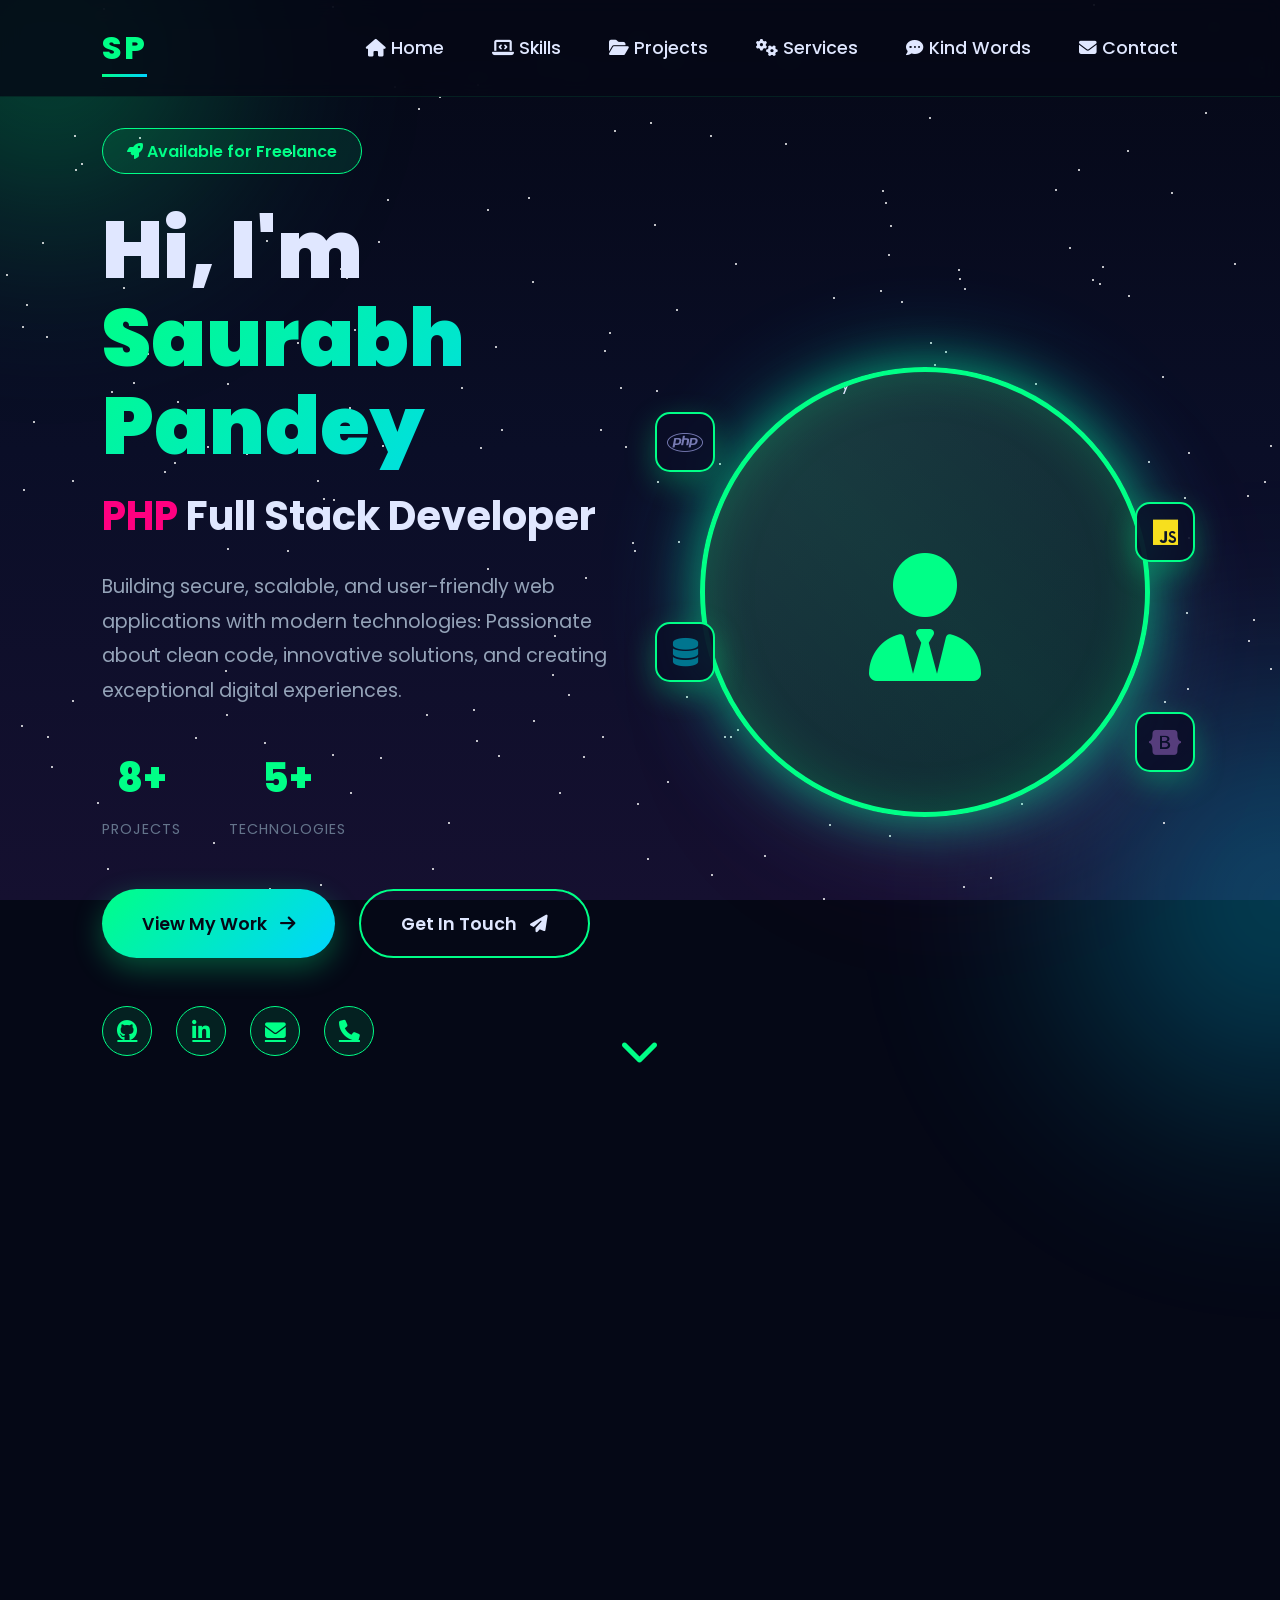
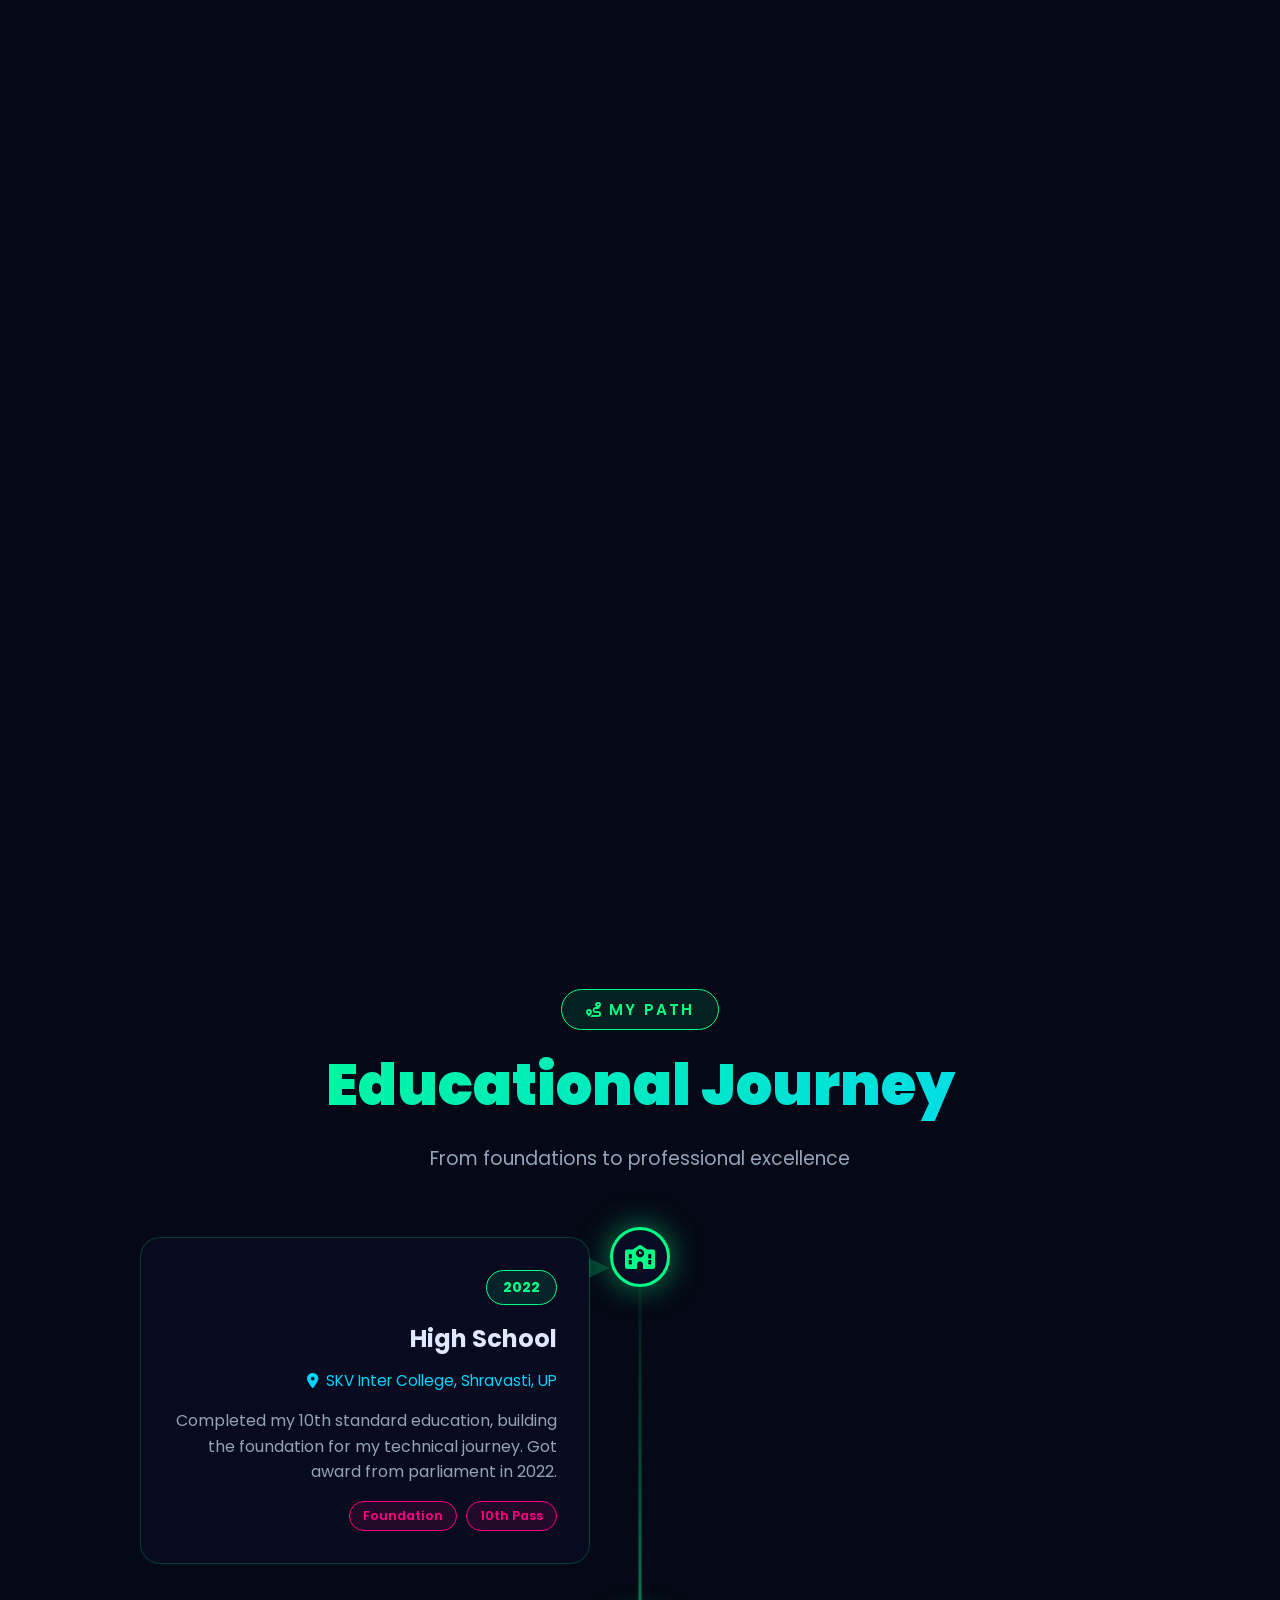
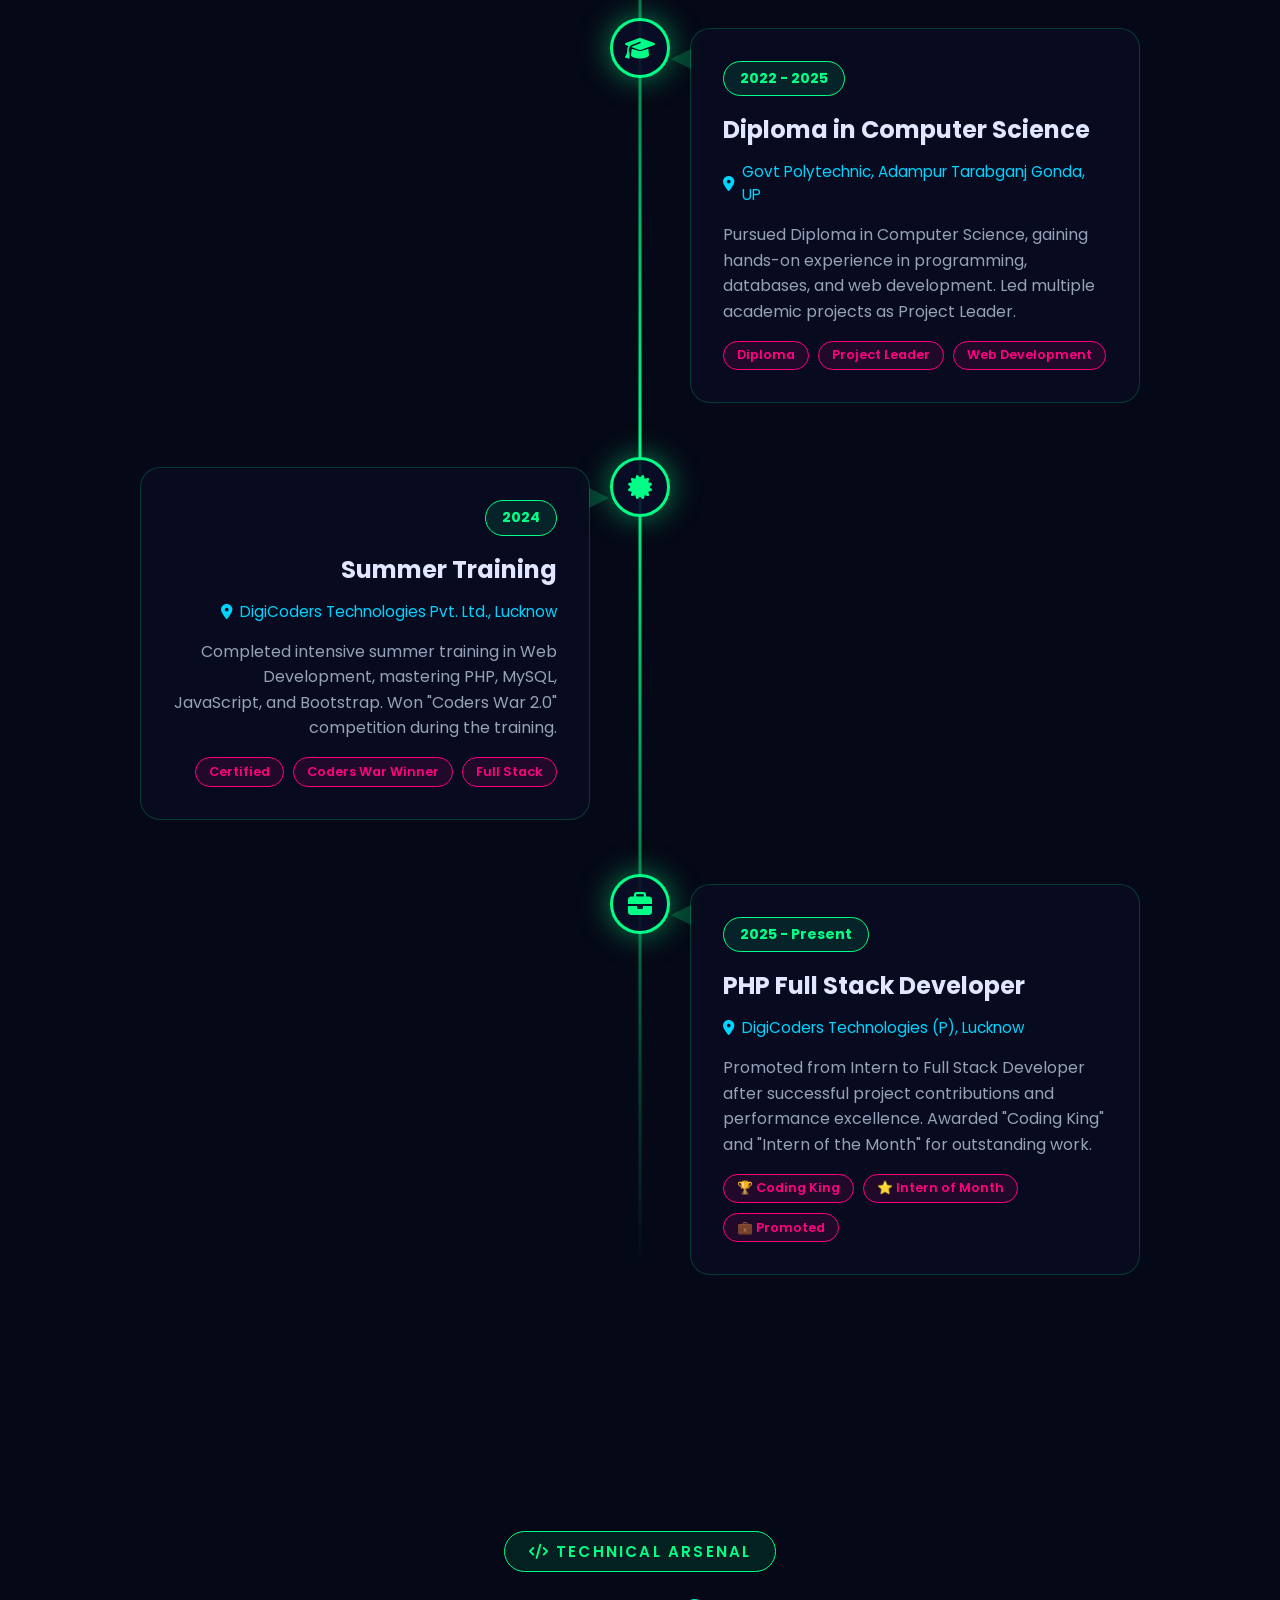
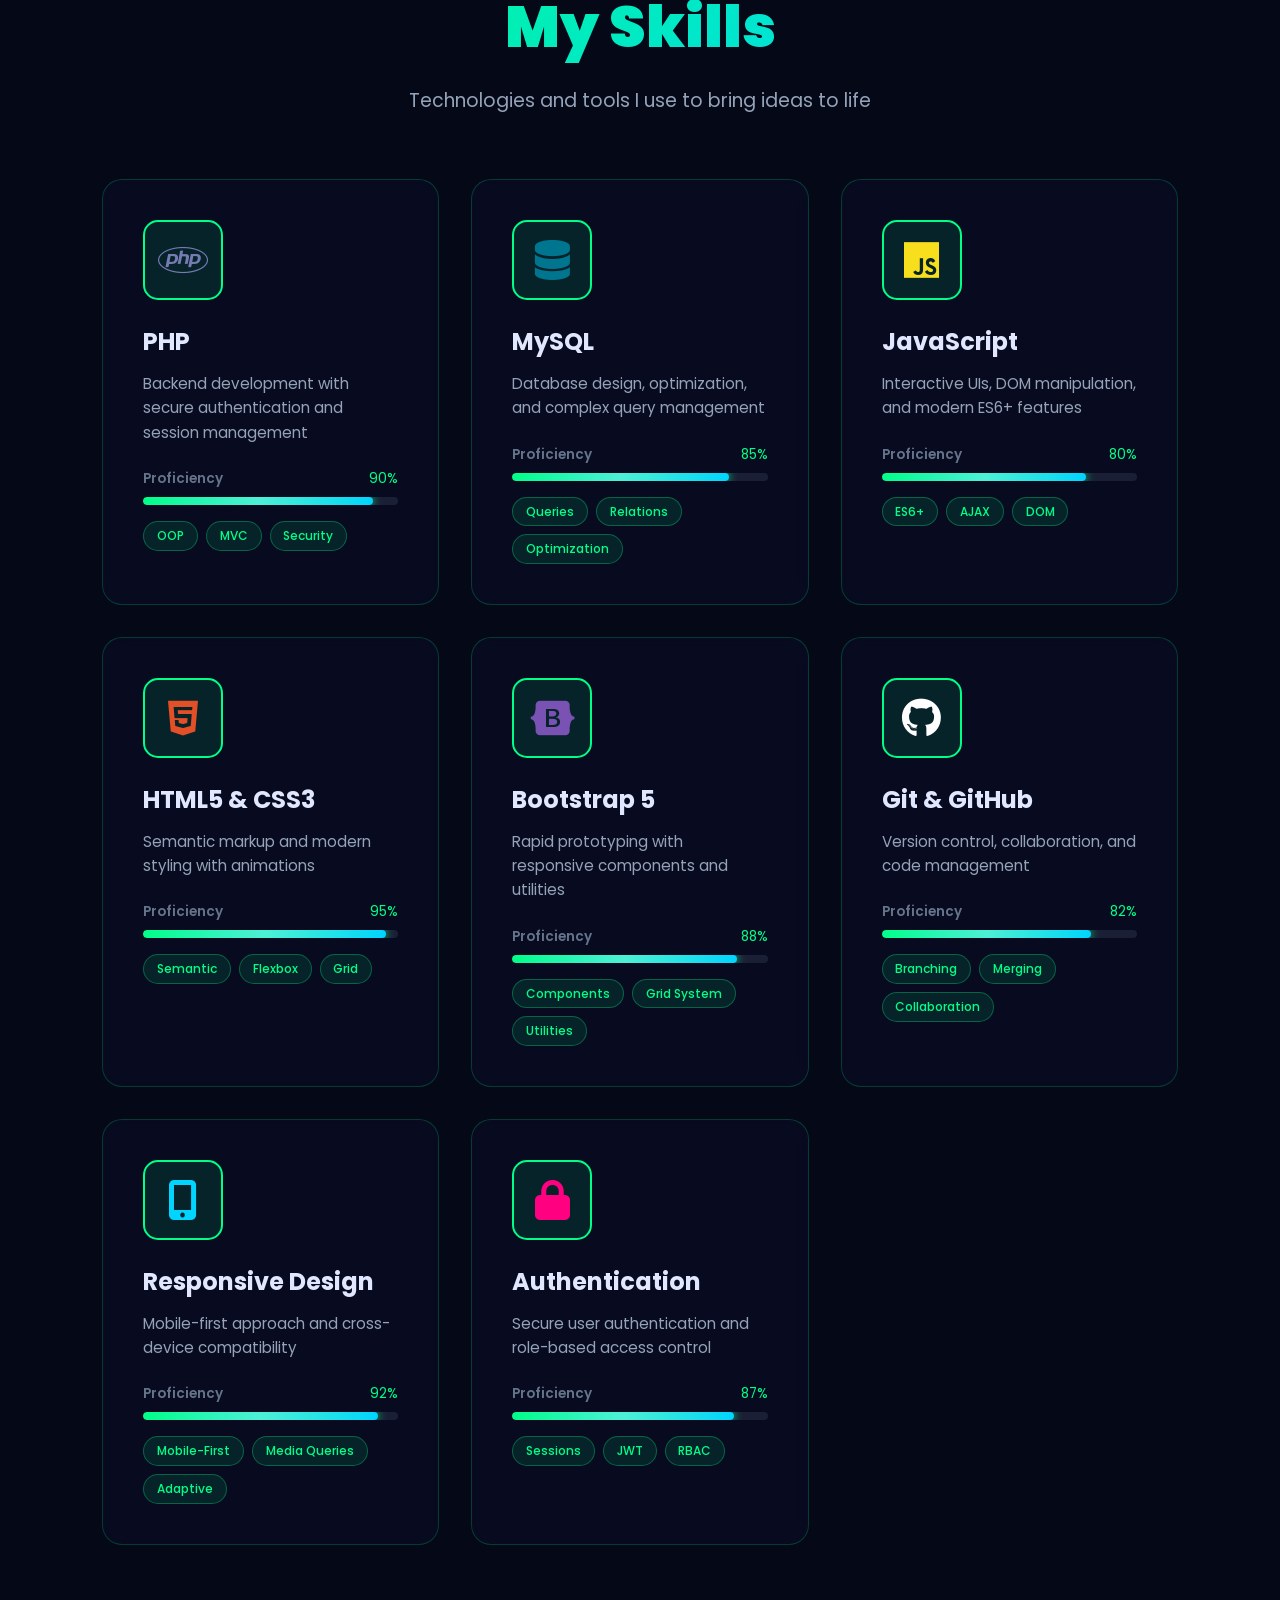
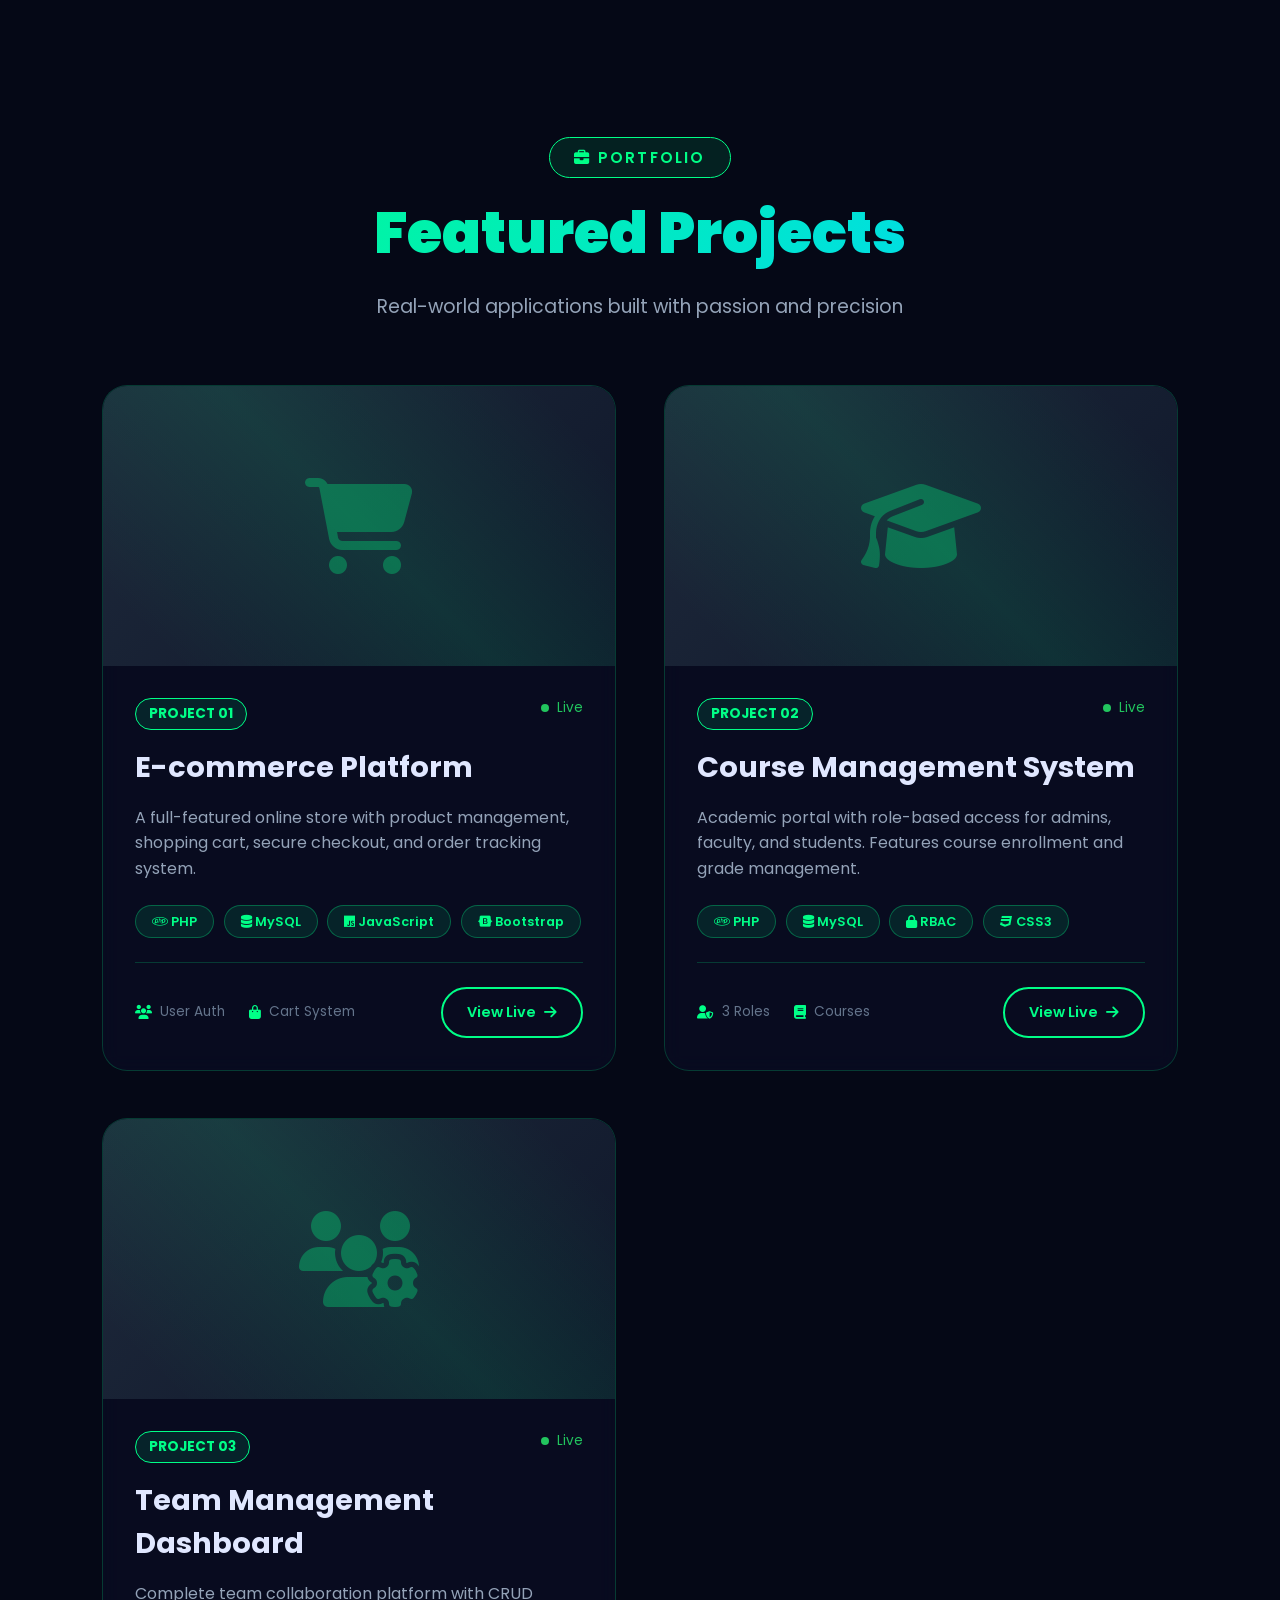
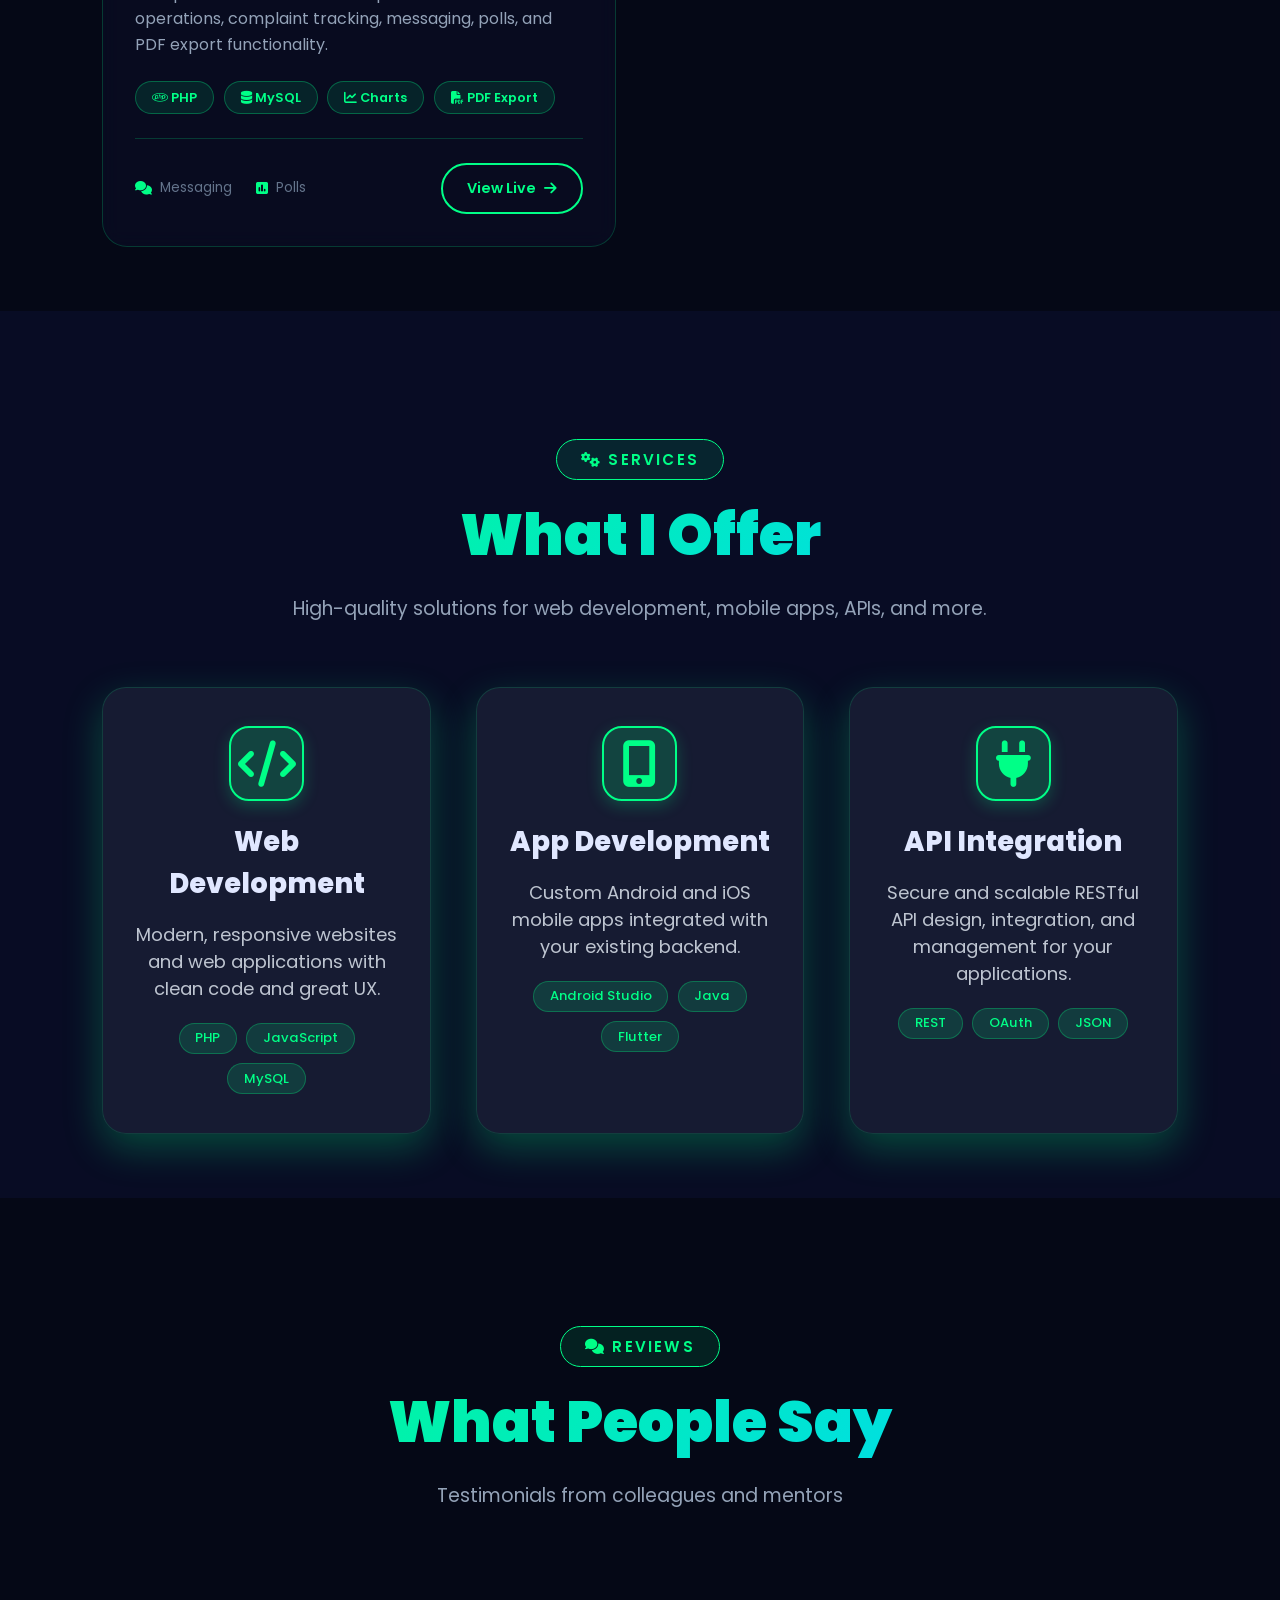
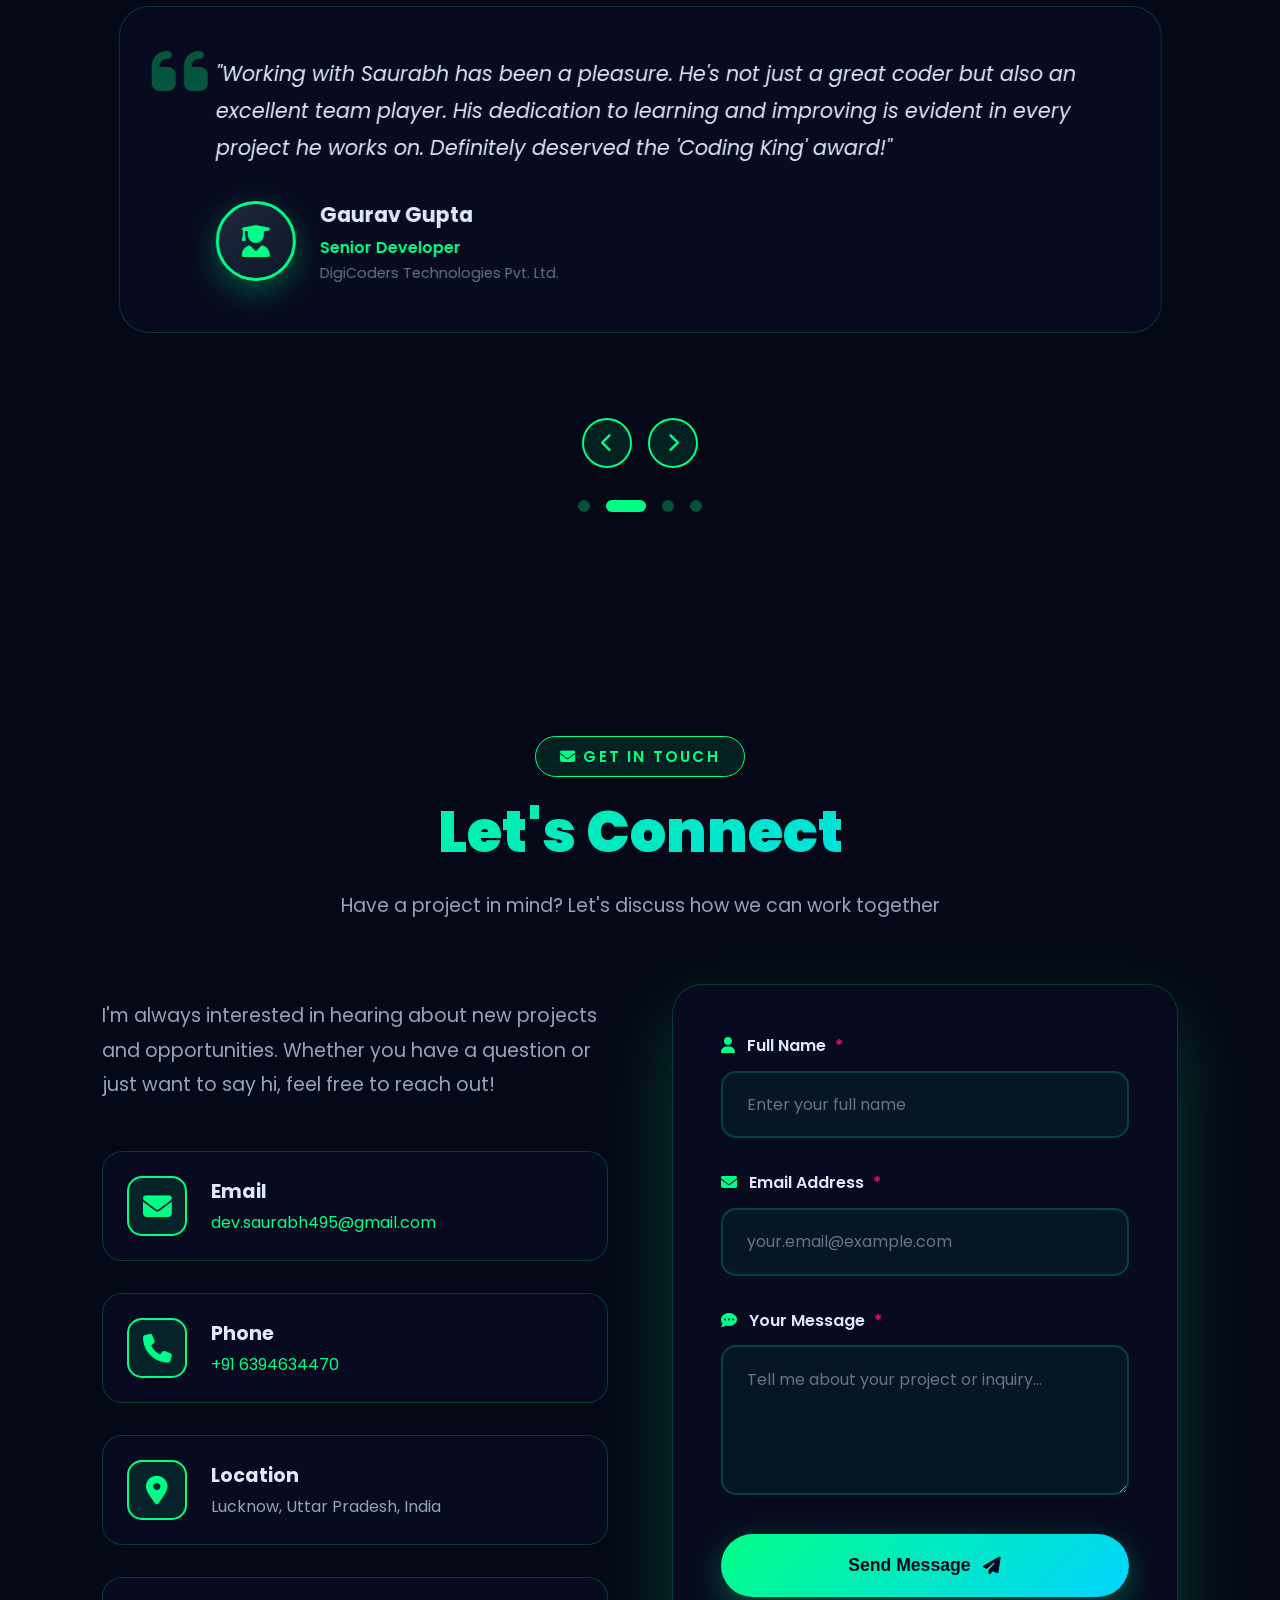
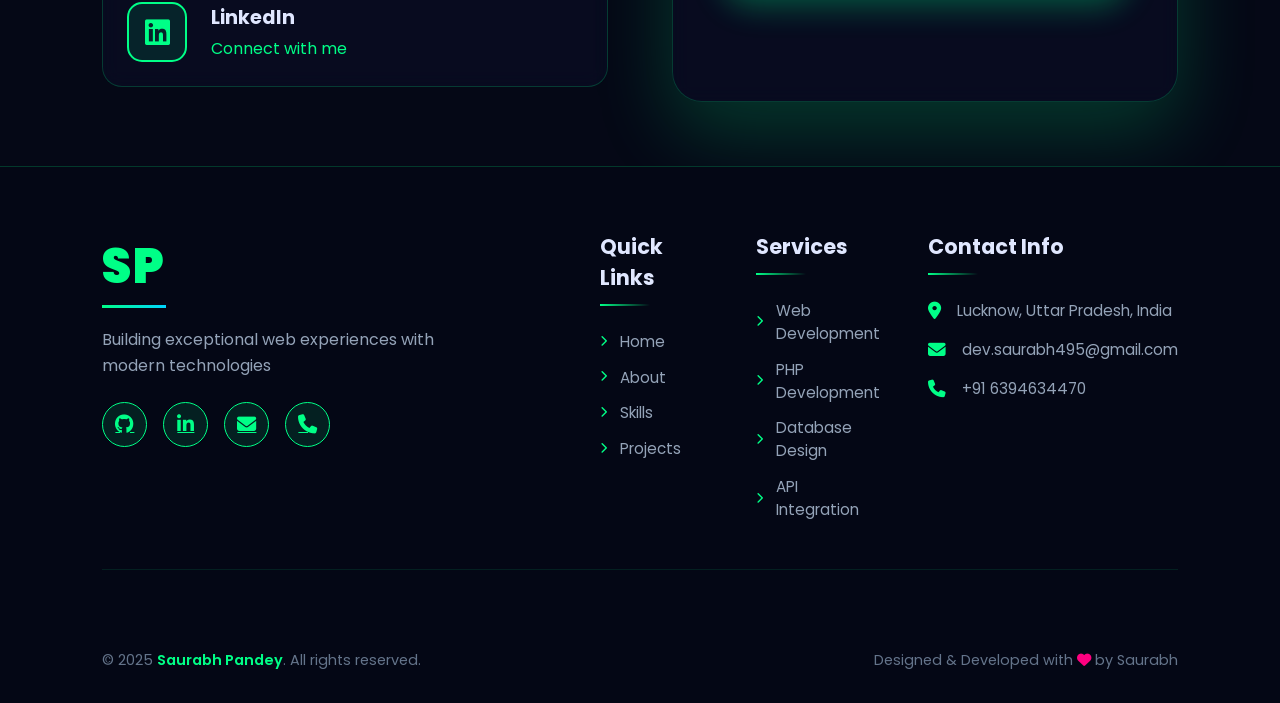
==== index.html @ bef9cde4 "msg" ====
<!DOCTYPE html>
<html lang="en">
  <head>
    <meta charset="UTF-8" />
    <meta name="viewport" content="width=device-width, initial-scale=1.0" />
    <title>Saurabh Pandey - PHP Full Stack Developer</title>
    <link
      rel="stylesheet"
      href="https://cdnjs.cloudflare.com/ajax/libs/font-awesome/6.4.0/css/all.min.css"
    />
    <link rel="stylesheet" href="style.css" />
  </head>
  <body>
    <div class="preloader">
      <div class="loader-logo">Saurabh</div>
      <div class="loader-ring"></div>
      <div class="loader-text">Loading Portfolio...</div>
    </div>
    <div class="bg-animation">
      <div class="gradient-orb orb-1"></div>
      <div class="gradient-orb orb-2"></div>
      <div class="gradient-orb orb-3"></div>
    </div>

    <div class="stars" id="stars"></div>

   <nav>
  <div class="logo">SP</div>
  <div class="menu-toggle" id="menuToggle">
    <span></span>
    <span></span>
    <span></span>
  </div>
  <ul class="nav-links" id="navLinks">
    <li>
      <a href="#home"><i class="fas fa-house"></i> Home</a>
    </li>
    <li>
      <a href="#skills"><i class="fas fa-laptop-code"></i> Skills</a>
    </li>
    <li>
      <a href="#projects"><i class="fas fa-folder-open"></i> Projects</a>
    </li>
    <li>
      <a href="#services"><i class="fas fa-cogs"></i> Services</a>
    </li>
    <li>
      <a href="#testimonials"><i class="fas fa-comment-dots"></i> Kind Words</a>
    </li>
    <li>
      <a href="#contact"><i class="fas fa-envelope"></i> Contact</a>
    </li>
  </ul>
</nav>


    <section class="hero" id="home">
      <div class="hero-content">
        <div class="hero-tag">
          <i class="fas fa-rocket"></i> Available for Freelance
        </div>

        <h1>Hi, I'm <span class="name">Saurabh Pandey</span></h1>

        <div class="role">
          <span class="highlight">PHP</span> Full Stack Developer
        </div>

        <p>
          Building secure, scalable, and user-friendly web applications with
          modern technologies. Passionate about clean code, innovative
          solutions, and creating exceptional digital experiences.
        </p>

        <div class="hero-stats">
          <div class="stat-item">
            <span class="stat-number">8+</span>
            <span class="stat-label">Projects</span>
          </div>
          <div class="stat-item">
            <span class="stat-number">5+</span>
            <span class="stat-label">Technologies</span>
          </div>
          <!-- <div class="stat-item">
            <span class="stat-number">100%</span>
            <span class="stat-label">Dedication</span>
          </div> -->
        </div>

        <div class="hero-buttons">
          <a href="#projects" class="btn btn-primary">
            <span>View My Work</span>
            <i class="fas fa-arrow-right"></i>
          </a>
          <a href="#contact" class="btn btn-secondary">
            <span>Get In Touch</span>
            <i class="fas fa-paper-plane"></i>
          </a>
        </div>

        <div class="social-links">
          <a
            href="https://github.com/dev-saurabh49"
            target="_blank"
            title="GitHub"
          >
            <i class="fab fa-github"></i>
          </a>
          <a
            href="https://linkedin.com/in/saurabh-pandey-179695296"
            target="_blank"
            title="LinkedIn"
          >
            <i class="fab fa-linkedin-in"></i>
          </a>
          <a href="mailto:dev.saurabh495@gmail.com" title="Email">
            <i class="fas fa-envelope"></i>
          </a>
          <a href="tel:+916394634470" title="Phone">
            <i class="fas fa-phone"></i>
          </a>
        </div>
      </div>

      <div class="hero-visual">
        <div class="image-container">
          <div class="profile-image">
            <img src="images/sp.JPG" alt="Saurabh Pandey" />
            <div class="image-placeholder">
              <i class="fas fa-user-tie"></i>
            </div>
          </div>

          <div class="floating-icons">
            <div class="tech-icon" title="PHP">
              <i class="fab fa-php"></i>
            </div>
            <div class="tech-icon" title="JavaScript">
              <i class="fab fa-js"></i>
            </div>
            <div class="tech-icon" title="Database">
              <i class="fas fa-database"></i>
            </div>
            <div class="tech-icon" title="Bootstrap">
              <i class="fab fa-bootstrap"></i>
            </div>
          </div>
        </div>
      </div>

      <div class="scroll-indicator">
        <i class="fas fa-chevron-down"></i>
      </div>
    </section>

    <!-- About Section -->
    <section class="about-section" id="about">
      <div class="section-header">
        <div class="section-tag"><i class="fas fa-user"></i> Who I Am</div>
        <h2 class="section-title">About Me</h2>
        <p class="section-subtitle">
          Passionate developer turning ideas into reality
        </p>
      </div>

      <div class="about-container">
        <div class="about-content">
          <p class="about-text">
            Hello! I'm <strong>Saurabh Pandey</strong>, a dedicated
            <strong>PHP Full Stack Developer</strong> from Lucknow, Uttar
            Pradesh. I specialize in building secure, scalable, and
            user-friendly web applications using modern technologies.
          </p>
          <p class="about-text">
            My journey started with a
            <strong>Diploma in Computer Science</strong>, and through continuous
            learning and hands-on experience, I've developed expertise in
            <strong>PHP, MySQL, JavaScript, and Bootstrap</strong>. Currently,
            I'm working as a
            <strong>Full Stack Developer at DigiCoders Technologies</strong>,
            where I was promoted from an internship role.
          </p>
          <p class="about-text">
            I'm passionate about <strong>clean code</strong>,
            <strong>innovative solutions</strong>, and creating exceptional
            digital experiences. My goal is to leverage my skills to build
            applications that make a real impact.
          </p>

          <div class="about-highlights">
            <div class="highlight-box">
              <div class="highlight-icon"><i class="fas fa-trophy"></i></div>
              <div class="highlight-title">Coding King</div>
              <div class="highlight-text">Winner at DigiCoders</div>
            </div>
            <div class="highlight-box">
              <div class="highlight-icon"><i class="fas fa-star"></i></div>
              <div class="highlight-title">Intern of Month</div>
              <div class="highlight-text">Top Performer</div>
            </div>
            <div class="highlight-box">
              <div class="highlight-icon"><i class="fas fa-code"></i></div>
              <div class="highlight-title">6+ Projects</div>
              <div class="highlight-text">Live Applications</div>
            </div>
            <div class="highlight-box">
              <div class="highlight-icon"><i class="fas fa-medal"></i></div>
              <div class="highlight-title">Coders War 2.0</div>
              <div class="highlight-text">Winner</div>
            </div>
          </div>
        </div>

        <div class="about-image-wrapper">
          <div class="about-image-box">
            <div class="code-editor">
              <div class="editor-header">
                <div class="editor-buttons">
                  <span class="btn-red"></span>
                  <span class="btn-yellow"></span>
                  <span class="btn-green"></span>
                </div>
                <div class="editor-title">about-me.php</div>
              </div>
              <div class="editor-body">
                <div class="code-line">
                  <span class="line-number">1</span>
                  <span class="code-content">
                    <span class="keyword">&lt;?php</span>
                  </span>
                </div>
                <div class="code-line">
                  <span class="line-number">2</span>
                  <span class="code-content">
                    <span class="variable">$developer</span> = [
                  </span>
                </div>
                <div class="code-line">
                  <span class="line-number">3</span>
                  <span class="code-content">
                    &nbsp;&nbsp;<span class="string">'name'</span> =>
                    <span class="string">'Saurabh Pandey'</span>,
                  </span>
                </div>
                <div class="code-line">
                  <span class="line-number">4</span>
                  <span class="code-content">
                    &nbsp;&nbsp;<span class="string">'role'</span> =>
                    <span class="string">'Full Stack Developer'</span>,
                  </span>
                </div>
                <div class="code-line">
                  <span class="line-number">5</span>
                  <span class="code-content">
                    &nbsp;&nbsp;<span class="string">'location'</span> =>
                    <span class="string">'Lucknow, India'</span>,
                  </span>
                </div>
                <div class="code-line">
                  <span class="line-number">6</span>
                  <span class="code-content">
                    &nbsp;&nbsp;<span class="string">'skills'</span> => [
                  </span>
                </div>
                <div class="code-line">
                  <span class="line-number">7</span>
                  <span class="code-content">
                    &nbsp;&nbsp;&nbsp;&nbsp;<span class="string">'PHP'</span>,
                    <span class="string">'MySQL'</span>,
                    <span class="string">'JavaScript'</span>,
                  </span>
                </div>
                <div class="code-line">
                  <span class="line-number">8</span>
                  <span class="code-content">
                    &nbsp;&nbsp;&nbsp;&nbsp;<span class="string"
                      >'Bootstrap'</span
                    >, <span class="string">'Git'</span>
                  </span>
                </div>
                <div class="code-line">
                  <span class="line-number">9</span>
                  <span class="code-content"> &nbsp;&nbsp;], </span>
                </div>
                <div class="code-line">
                  <span class="line-number">10</span>
                  <span class="code-content">
                    &nbsp;&nbsp;<span class="string">'passion'</span> =>
                    <span class="string">'Clean Code'</span>,
                  </span>
                </div>
                <div class="code-line">
                  <span class="line-number">11</span>
                  <span class="code-content">
                    &nbsp;&nbsp;<span class="string">'status'</span> =>
                    <span class="string">'Available for work'</span>
                  </span>
                </div>
                <div class="code-line">
                  <span class="line-number">12</span>
                  <span class="code-content"> ]; </span>
                </div>
                <div class="code-line">
                  <span class="line-number">13</span>
                  <span class="code-content">
                    <span class="keyword">?&gt;</span>
                  </span>
                </div>
                <div class="cursor-blink"></div>
              </div>
            </div>
          </div>
        </div>
      </div>
    </section>

    <!-- Journey Timeline Section -->
    <section class="journey-section" id="journey">
      <div class="section-header">
        <div class="section-tag"><i class="fas fa-route"></i> My Path</div>
        <h2 class="section-title">Educational Journey</h2>
        <p class="section-subtitle">
          From foundations to professional excellence
        </p>
      </div>

      <div class="timeline-container">
        <div class="timeline-line"></div>

        <!-- High School -->
        <div class="timeline-item left">
          <div class="timeline-icon">
            <i class="fas fa-school"></i>
          </div>
          <div class="timeline-content">
            <div class="timeline-year">2022</div>
            <h3 class="timeline-title">High School</h3>
            <div class="timeline-location">
              <i class="fas fa-map-marker-alt"></i>
              <span>SKV Inter College, Shravasti, UP</span>
            </div>
            <p class="timeline-description">
              Completed my 10th standard education, building the foundation for
              my technical journey. Got award from parliament in 2022.
            </p>
            <div class="timeline-achievements">
              <span class="achievement-badge">Foundation</span>
              <span class="achievement-badge">10th Pass</span>
            </div>
          </div>
        </div>

        <!-- Diploma -->
        <div class="timeline-item right">
          <div class="timeline-icon">
            <i class="fas fa-graduation-cap"></i>
          </div>
          <div class="timeline-content">
            <div class="timeline-year">2022 - 2025</div>
            <h3 class="timeline-title">Diploma in Computer Science</h3>
            <div class="timeline-location">
              <i class="fas fa-map-marker-alt"></i>
              <span>Govt Polytechnic, Adampur Tarabganj Gonda, UP</span>
            </div>
            <p class="timeline-description">
              Pursued Diploma in Computer Science, gaining hands-on experience
              in programming, databases, and web development. Led multiple
              academic projects as Project Leader.
            </p>
            <div class="timeline-achievements">
              <span class="achievement-badge">Diploma</span>
              <span class="achievement-badge">Project Leader</span>
              <span class="achievement-badge">Web Development</span>
            </div>
          </div>
        </div>

        <!-- Summer Training -->
        <div class="timeline-item left">
          <div class="timeline-icon">
            <i class="fas fa-certificate"></i>
          </div>
          <div class="timeline-content">
            <div class="timeline-year">2024</div>
            <h3 class="timeline-title">Summer Training</h3>
            <div class="timeline-location">
              <i class="fas fa-map-marker-alt"></i>
              <span>DigiCoders Technologies Pvt. Ltd., Lucknow</span>
            </div>
            <p class="timeline-description">
              Completed intensive summer training in Web Development, mastering
              PHP, MySQL, JavaScript, and Bootstrap. Won "Coders War 2.0"
              competition during the training.
            </p>
            <div class="timeline-achievements">
              <span class="achievement-badge">Certified</span>
              <span class="achievement-badge">Coders War Winner</span>
              <span class="achievement-badge">Full Stack</span>
            </div>
          </div>
        </div>

        <!-- Current Position -->
        <div class="timeline-item right">
          <div class="timeline-icon">
            <i class="fas fa-briefcase"></i>
          </div>
          <div class="timeline-content">
            <div class="timeline-year">2025 - Present</div>
            <h3 class="timeline-title">PHP Full Stack Developer</h3>
            <div class="timeline-location">
              <i class="fas fa-map-marker-alt"></i>
              <span>DigiCoders Technologies (P), Lucknow</span>
            </div>
            <p class="timeline-description">
              Promoted from Intern to Full Stack Developer after successful
              project contributions and performance excellence. Awarded "Coding
              King" and "Intern of the Month" for outstanding work.
            </p>
            <div class="timeline-achievements">
              <span class="achievement-badge">🏆 Coding King</span>
              <span class="achievement-badge">⭐ Intern of Month</span>
              <span class="achievement-badge">💼 Promoted</span>
            </div>
          </div>
        </div>
      </div>
    </section>

    <!-- Skills Section -->
    <section class="skills-section" id="skills">
      <div class="section-header">
        <div class="section-tag">
          <i class="fas fa-code"></i> Technical Arsenal
        </div>
        <h2 class="section-title">My Skills</h2>
        <p class="section-subtitle">
          Technologies and tools I use to bring ideas to life
        </p>
      </div>

      <div class="skills-container">
        <!-- PHP Skill -->
        <div class="skill-card">
          <div class="skill-icon-wrapper">
            <i class="fab fa-php skill-icon" style="color: #777bb3"></i>
          </div>
          <h3 class="skill-name">PHP</h3>
          <p class="skill-description">
            Backend development with secure authentication and session
            management
          </p>
          <div class="skill-level">
            <div class="skill-level-label">
              <span class="skill-level-text">Proficiency</span>
              <span class="skill-percentage">90%</span>
            </div>
            <div class="progress-bar">
              <div class="progress-fill" style="--progress: 90%"></div>
            </div>
          </div>
          <div class="skill-tags">
            <span class="skill-tag">OOP</span>
            <span class="skill-tag">MVC</span>
            <span class="skill-tag">Security</span>
          </div>
        </div>

        <!-- MySQL Skill -->
        <div class="skill-card">
          <div class="skill-icon-wrapper">
            <i class="fas fa-database skill-icon" style="color: #00758f"></i>
          </div>
          <h3 class="skill-name">MySQL</h3>
          <p class="skill-description">
            Database design, optimization, and complex query management
          </p>
          <div class="skill-level">
            <div class="skill-level-label">
              <span class="skill-level-text">Proficiency</span>
              <span class="skill-percentage">85%</span>
            </div>
            <div class="progress-bar">
              <div class="progress-fill" style="--progress: 85%"></div>
            </div>
          </div>
          <div class="skill-tags">
            <span class="skill-tag">Queries</span>
            <span class="skill-tag">Relations</span>
            <span class="skill-tag">Optimization</span>
          </div>
        </div>

        <!-- JavaScript Skill -->
        <div class="skill-card">
          <div class="skill-icon-wrapper">
            <i class="fab fa-js skill-icon" style="color: #f7df1e"></i>
          </div>
          <h3 class="skill-name">JavaScript</h3>
          <p class="skill-description">
            Interactive UIs, DOM manipulation, and modern ES6+ features
          </p>
          <div class="skill-level">
            <div class="skill-level-label">
              <span class="skill-level-text">Proficiency</span>
              <span class="skill-percentage">80%</span>
            </div>
            <div class="progress-bar">
              <div class="progress-fill" style="--progress: 80%"></div>
            </div>
          </div>
          <div class="skill-tags">
            <span class="skill-tag">ES6+</span>
            <span class="skill-tag">AJAX</span>
            <span class="skill-tag">DOM</span>
          </div>
        </div>

        <!-- HTML5/CSS3 Skill -->
        <div class="skill-card">
          <div class="skill-icon-wrapper">
            <i class="fab fa-html5 skill-icon" style="color: #e34f26"></i>
          </div>
          <h3 class="skill-name">HTML5 & CSS3</h3>
          <p class="skill-description">
            Semantic markup and modern styling with animations
          </p>
          <div class="skill-level">
            <div class="skill-level-label">
              <span class="skill-level-text">Proficiency</span>
              <span class="skill-percentage">95%</span>
            </div>
            <div class="progress-bar">
              <div class="progress-fill" style="--progress: 95%"></div>
            </div>
          </div>
          <div class="skill-tags">
            <span class="skill-tag">Semantic</span>
            <span class="skill-tag">Flexbox</span>
            <span class="skill-tag">Grid</span>
          </div>
        </div>

        <!-- Bootstrap Skill -->
        <div class="skill-card">
          <div class="skill-icon-wrapper">
            <i class="fab fa-bootstrap skill-icon" style="color: #7952b3"></i>
          </div>
          <h3 class="skill-name">Bootstrap 5</h3>
          <p class="skill-description">
            Rapid prototyping with responsive components and utilities
          </p>
          <div class="skill-level">
            <div class="skill-level-label">
              <span class="skill-level-text">Proficiency</span>
              <span class="skill-percentage">88%</span>
            </div>
            <div class="progress-bar">
              <div class="progress-fill" style="--progress: 88%"></div>
            </div>
          </div>
          <div class="skill-tags">
            <span class="skill-tag">Components</span>
            <span class="skill-tag">Grid System</span>
            <span class="skill-tag">Utilities</span>
          </div>
        </div>

        <!-- Git/GitHub Skill -->
        <div class="skill-card">
          <div class="skill-icon-wrapper">
            <i class="fab fa-github skill-icon" style="color: #fff"></i>
          </div>
          <h3 class="skill-name">Git & GitHub</h3>
          <p class="skill-description">
            Version control, collaboration, and code management
          </p>
          <div class="skill-level">
            <div class="skill-level-label">
              <span class="skill-level-text">Proficiency</span>
              <span class="skill-percentage">82%</span>
            </div>
            <div class="progress-bar">
              <div class="progress-fill" style="--progress: 82%"></div>
            </div>
          </div>
          <div class="skill-tags">
            <span class="skill-tag">Branching</span>
            <span class="skill-tag">Merging</span>
            <span class="skill-tag">Collaboration</span>
          </div>
        </div>

        <!-- Responsive Design Skill -->
        <div class="skill-card">
          <div class="skill-icon-wrapper">
            <i
              class="fas fa-mobile-alt skill-icon"
              style="color: var(--secondary)"
            ></i>
          </div>
          <h3 class="skill-name">Responsive Design</h3>
          <p class="skill-description">
            Mobile-first approach and cross-device compatibility
          </p>
          <div class="skill-level">
            <div class="skill-level-label">
              <span class="skill-level-text">Proficiency</span>
              <span class="skill-percentage">92%</span>
            </div>
            <div class="progress-bar">
              <div class="progress-fill" style="--progress: 92%"></div>
            </div>
          </div>
          <div class="skill-tags">
            <span class="skill-tag">Mobile-First</span>
            <span class="skill-tag">Media Queries</span>
            <span class="skill-tag">Adaptive</span>
          </div>
        </div>

        <!-- Authentication Skill -->
        <div class="skill-card">
          <div class="skill-icon-wrapper">
            <i class="fas fa-lock skill-icon" style="color: var(--accent)"></i>
          </div>
          <h3 class="skill-name">Authentication</h3>
          <p class="skill-description">
            Secure user authentication and role-based access control
          </p>
          <div class="skill-level">
            <div class="skill-level-label">
              <span class="skill-level-text">Proficiency</span>
              <span class="skill-percentage">87%</span>
            </div>
            <div class="progress-bar">
              <div class="progress-fill" style="--progress: 87%"></div>
            </div>
          </div>
          <div class="skill-tags">
            <span class="skill-tag">Sessions</span>
            <span class="skill-tag">JWT</span>
            <span class="skill-tag">RBAC</span>
          </div>
        </div>
      </div>
    </section>

    <!-- Projects Section -->
    <section class="projects-section" id="projects">
      <div class="section-header">
        <div class="section-tag">
          <i class="fas fa-briefcase"></i> Portfolio
        </div>
        <h2 class="section-title">Featured Projects</h2>
        <p class="section-subtitle">
          Real-world applications built with passion and precision
        </p>
      </div>

      <div class="projects-grid">
        <!-- Project 1: E-commerce -->
        <div class="project-card">
          <div class="project-image">
            <i class="fas fa-shopping-cart project-icon"></i>
            <div class="project-overlay">
              <div class="project-links">
                <a
                  href="https://allinonestore.finaceltech.site/"
                  target="_blank"
                  class="project-link-btn"
                  title="Live Demo"
                >
                  <i class="fas fa-external-link-alt"></i>
                </a>
                <a href="#" class="project-link-btn" title="View Code">
                  <i class="fab fa-github"></i>
                </a>
              </div>
            </div>
          </div>
          <div class="project-content">
            <div class="project-header">
              <span class="project-number">PROJECT 01</span>
              <div class="project-status">
                <span class="status-dot"></span>
                <span>Live</span>
              </div>
            </div>
            <h3 class="project-title">E-commerce Platform</h3>
            <p class="project-description">
              A full-featured online store with product management, shopping
              cart, secure checkout, and order tracking system.
            </p>
            <div class="project-tech">
              <span class="tech-badge"><i class="fab fa-php"></i> PHP</span>
              <span class="tech-badge"
                ><i class="fas fa-database"></i> MySQL</span
              >
              <span class="tech-badge"
                ><i class="fab fa-js"></i> JavaScript</span
              >
              <span class="tech-badge"
                ><i class="fab fa-bootstrap"></i> Bootstrap</span
              >
            </div>
            <div class="project-footer">
              <div class="project-features">
                <div class="feature-item">
                  <i class="fas fa-users"></i>
                  <span>User Auth</span>
                </div>
                <div class="feature-item">
                  <i class="fas fa-shopping-bag"></i>
                  <span>Cart System</span>
                </div>
              </div>
              <a
                href="https://allinonestore.finaceltech.site/"
                target="_blank"
                class="view-project-btn"
              >
                View Live <i class="fas fa-arrow-right"></i>
              </a>
            </div>
          </div>
        </div>

        <!-- Project 2: Course Management -->
        <div class="project-card">
          <div class="project-image">
            <i class="fas fa-graduation-cap project-icon"></i>
            <div class="project-overlay">
              <div class="project-links">
                <a
                  href="https://coursemanage.finaceltech.site/"
                  target="_blank"
                  class="project-link-btn"
                  title="Live Demo"
                >
                  <i class="fas fa-external-link-alt"></i>
                </a>
                <a href="#" class="project-link-btn" title="View Code">
                  <i class="fab fa-github"></i>
                </a>
              </div>
            </div>
          </div>
          <div class="project-content">
            <div class="project-header">
              <span class="project-number">PROJECT 02</span>
              <div class="project-status">
                <span class="status-dot"></span>
                <span>Live</span>
              </div>
            </div>
            <h3 class="project-title">Course Management System</h3>
            <p class="project-description">
              Academic portal with role-based access for admins, faculty, and
              students. Features course enrollment and grade management.
            </p>
            <div class="project-tech">
              <span class="tech-badge"><i class="fab fa-php"></i> PHP</span>
              <span class="tech-badge"
                ><i class="fas fa-database"></i> MySQL</span
              >
              <span class="tech-badge"><i class="fas fa-lock"></i> RBAC</span>
              <span class="tech-badge"><i class="fab fa-css3"></i> CSS3</span>
            </div>
            <div class="project-footer">
              <div class="project-features">
                <div class="feature-item">
                  <i class="fas fa-user-shield"></i>
                  <span>3 Roles</span>
                </div>
                <div class="feature-item">
                  <i class="fas fa-book"></i>
                  <span>Courses</span>
                </div>
              </div>
              <a
                href="https://coursemanage.finaceltech.site/"
                target="_blank"
                class="view-project-btn"
              >
                View Live <i class="fas fa-arrow-right"></i>
              </a>
            </div>
          </div>
        </div>

        <!-- Project 3: Team Management -->
        <div class="project-card">
          <div class="project-image">
            <i class="fas fa-users-cog project-icon"></i>
            <div class="project-overlay">
              <div class="project-links">
                <a
                  href="https://yourteam.a0001.net"
                  target="_blank"
                  class="project-link-btn"
                  title="Live Demo"
                >
                  <i class="fas fa-external-link-alt"></i>
                </a>
                <a href="#" class="project-link-btn" title="View Code">
                  <i class="fab fa-github"></i>
                </a>
              </div>
            </div>
          </div>
          <div class="project-content">
            <div class="project-header">
              <span class="project-number">PROJECT 03</span>
              <div class="project-status">
                <span class="status-dot"></span>
                <span>Live</span>
              </div>
            </div>
            <h3 class="project-title">Team Management Dashboard</h3>
            <p class="project-description">
              Complete team collaboration platform with CRUD operations,
              complaint tracking, messaging, polls, and PDF export
              functionality.
            </p>
            <div class="project-tech">
              <span class="tech-badge"><i class="fab fa-php"></i> PHP</span>
              <span class="tech-badge"
                ><i class="fas fa-database"></i> MySQL</span
              >
              <span class="tech-badge"
                ><i class="fas fa-chart-line"></i> Charts</span
              >
              <span class="tech-badge"
                ><i class="fas fa-file-pdf"></i> PDF Export</span
              >
            </div>
            <div class="project-footer">
              <div class="project-features">
                <div class="feature-item">
                  <i class="fas fa-comments"></i>
                  <span>Messaging</span>
                </div>
                <div class="feature-item">
                  <i class="fas fa-poll"></i>
                  <span>Polls</span>
                </div>
              </div>
              <a
                href="https://yourteam.a0001.net"
                target="_blank"
                class="view-project-btn"
              >
                View Live <i class="fas fa-arrow-right"></i>
              </a>
            </div>
          </div>
        </div>
      </div>
    </section>
    <section class="services-section" id="services">
  <div class="section-header">
    <div class="section-tag"><i class="fas fa-cogs"></i> Services</div>
    <h2 class="section-title">What I Offer</h2>
    <p class="section-subtitle">
      High-quality solutions for web development, mobile apps, APIs, and more.
    </p>
  </div>
  <div class="services-container">
    <div class="service-card">
      <div class="service-icon-wrapper">
        <i class="fas fa-code service-icon"></i>
      </div>
      <h3 class="service-title">Web Development</h3>
      <p class="service-description">
        Modern, responsive websites and web applications with clean code and great UX.
      </p>
      <div class="service-tags">
        <span class="service-tag">PHP</span>
        <span class="service-tag">JavaScript</span>
        <span class="service-tag">MySQL</span>
      </div>
    </div>
    <div class="service-card">
      <div class="service-icon-wrapper">
        <i class="fas fa-mobile-alt service-icon"></i>
      </div>
      <h3 class="service-title">App Development</h3>
      <p class="service-description">
        Custom Android and iOS mobile apps integrated with your existing backend.
      </p>
      <div class="service-tags">
        <span class="service-tag">Android Studio</span>
        <span class="service-tag">Java</span>
        <span class="service-tag">Flutter</span>
      </div>
    </div>
    <div class="service-card">
      <div class="service-icon-wrapper">
        <i class="fas fa-plug service-icon"></i>
      </div>
      <h3 class="service-title">API Integration</h3>
      <p class="service-description">
        Secure and scalable RESTful API design, integration, and management for your applications.
      </p>
      <div class="service-tags">
        <span class="service-tag">REST</span>
        <span class="service-tag">OAuth</span>
        <span class="service-tag">JSON</span>
      </div>
    </div>
  </div>
</section>


    <!-- Testimonials Section -->
    <section class="testimonials-section" id="testimonials">
      <div class="section-header">
        <div class="section-tag"><i class="fas fa-comments"></i> Reviews</div>
        <h2 class="section-title">What People Say</h2>
        <p class="section-subtitle">Testimonials from colleagues and mentors</p>
      </div>

      <div class="testimonials-slider">
        <div class="testimonials-wrapper" id="testimonialsWrapper">
          <!-- Testimonial 1 -->
          <div class="testimonial-slide">
            <div class="testimonial-card">
              <i class="fas fa-quote-left quote-icon"></i>
              <div class="testimonial-content">
                <p class="testimonial-text">
                  "Saurabh is an exceptional developer with a keen eye for
                  detail. His ability to understand complex requirements and
                  deliver clean, efficient code is truly impressive. He was
                  promoted from intern to full-time developer for his
                  outstanding performance."
                </p>
                
                <div class="testimonial-author">
                  <div class="author-image">
                    <i class="fas fa-user-tie"></i>
                  </div>
                  <div class="author-info">
                    <h4>Er. Himanshu Kashyap</h4>
                    <div class="author-role">Technical Lead</div>
                    <div class="author-company">
                      DigiCoders Technologies Pvt. Ltd.
                    </div>
                  </div>
                </div>
              </div>
            </div>
          </div>

          <!-- Testimonial 2 -->
          <div class="testimonial-slide">
            <div class="testimonial-card">
              <i class="fas fa-quote-left quote-icon"></i>
              <div class="testimonial-content">
                <p class="testimonial-text">
                  "Working with Saurabh has been a pleasure. He's not just a
                  great coder but also an excellent team player. His dedication
                  to learning and improving is evident in every project he works
                  on. Definitely deserved the 'Coding King' award!"
                </p>
                
                <div class="testimonial-author">
                  <div class="author-image">
                    <i class="fas fa-user-graduate"></i>
                  </div>
                  <div class="author-info">
                    <h4>Gaurav Gupta</h4>
                    <div class="author-role">Senior Developer</div>
                    <div class="author-company">
                      DigiCoders Technologies Pvt. Ltd.
                    </div>
                  </div>
                </div>
              </div>
            </div>
          </div>

          <!-- Testimonial 3 -->
          <div class="testimonial-slide">
            <div class="testimonial-card">
              <i class="fas fa-quote-left quote-icon"></i>
              <div class="testimonial-content">
                <p class="testimonial-text">
                  "Saurabh's passion for web development is contagious! He
                  consistently delivers high-quality work and is always eager to
                  take on new challenges. His growth from intern to full stack
                  developer in such a short time is remarkable."
                </p>
                
                <div class="testimonial-author">
                  <div class="author-image">
                    <i class="fas fa-user-check"></i>
                  </div>
                  <div class="author-info">
                    <h4>Shreyash Srivastava</h4>
                    <div class="author-role">Software Developer</div>
                    <div class="author-company">
                      DigiCoders Technologies Pvt. Ltd.
                    </div>
                  </div>
                </div>
              </div>
            </div>
          </div>

          <!-- Testimonial 4 -->
          <div class="testimonial-slide">
            <div class="testimonial-card">
              <i class="fas fa-quote-left quote-icon"></i>
              <div class="testimonial-content">
                <p class="testimonial-text">
                  "Saurabh brings innovative solutions to every problem. His
                  expertise in PHP and MySQL, combined with his frontend skills,
                  makes him a valuable asset to any project. Proud to have him
                  on our team!"
                </p>
                
                <div class="testimonial-author">
                  <div class="author-image">
                    <i class="fas fa-user-cog"></i>
                  </div>
                  <div class="author-info">
                    <h4>Rishbah Shukla</h4>
                    <div class="author-role">Leader 0001</div>
                    <div class="author-company">
                      <a href="https://rishabhshukla9580.netlify.app" style="color: white; font-size:16px;text-decoration:none;">Rishabh Shukla</a>
                    </div>
                  </div>
                </div>
              </div>
            </div>
          </div>
        </div>

        <div class="slider-controls">
          <button class="slider-btn" id="prevBtn">
            <i class="fas fa-chevron-left"></i>
          </button>
          <button class="slider-btn" id="nextBtn">
            <i class="fas fa-chevron-right"></i>
          </button>
        </div>

        <div class="slider-dots" id="sliderDots"></div>
      </div>
    </section>

    <!-- Contact Section -->
    <section class="contact-section" id="contact">
      <div class="section-header">
        <div class="section-tag">
          <i class="fas fa-envelope"></i> Get In Touch
        </div>
        <h2 class="section-title">Let's Connect</h2>
        <p class="section-subtitle">
          Have a project in mind? Let's discuss how we can work together
        </p>
      </div>

      <div class="contact-container">
        <!-- Contact Info -->
        <div class="contact-info">
          <p class="contact-info-text">
            I'm always interested in hearing about new projects and
            opportunities. Whether you have a question or just want to say hi,
            feel free to reach out!
          </p>

          <div class="contact-details">
            <div class="contact-item">
              <div class="contact-item-icon">
                <i class="fas fa-envelope"></i>
              </div>
              <div class="contact-item-content">
                <h4>Email</h4>
                <p>
                  <a href="mailto:dev.saurabh495@gmail.com"
                    >dev.saurabh495@gmail.com</a
                  >
                </p>
              </div>
            </div>

            <div class="contact-item">
              <div class="contact-item-icon">
                <i class="fas fa-phone"></i>
              </div>
              <div class="contact-item-content">
                <h4>Phone</h4>
                <p><a href="tel:+916394634470">+91 6394634470</a></p>
              </div>
            </div>

            <div class="contact-item">
              <div class="contact-item-icon">
                <i class="fas fa-map-marker-alt"></i>
              </div>
              <div class="contact-item-content">
                <h4>Location</h4>
                <p>Lucknow, Uttar Pradesh, India</p>
              </div>
            </div>

            <div class="contact-item">
              <div class="contact-item-icon">
                <i class="fab fa-linkedin"></i>
              </div>
              <div class="contact-item-content">
                <h4>LinkedIn</h4>
                <p>
                  <a
                    href="https://linkedin.com/in/saurabh-pandey-179695296"
                    target="_blank"
                    >Connect with me</a
                  >
                </p>
              </div>
            </div>
          </div>
        </div>

        <!-- Contact Form -->
        <div class="contact-form-wrapper">
          <form
            class="contact-form"
            action="https://api.web3forms.com/submit"
            method="POST"
          >
            <input
              type="hidden"
              name="access_key"
              value="8e8fba86-8f65-4c23-8c59-aa8fe4c5435d"
            />

            <div class="form-group">
              <label for="name">
                <i class="fas fa-user"></i>
                Full Name
                <span class="form-required">*</span>
              </label>
              <input
                type="text"
                name="name"
                id="name"
                class="form-input"
                required
                placeholder="Enter your full name"
              />
            </div>

            <div class="form-group">
              <label for="email">
                <i class="fas fa-envelope"></i>
                Email Address
                <span class="form-required">*</span>
              </label>
              <input
                type="email"
                name="email"
                id="email"
                class="form-input"
                required
                placeholder="your.email@example.com"
              />
            </div>

            <div class="form-group">
              <label for="message">
                <i class="fas fa-comment-dots"></i>
                Your Message
                <span class="form-required">*</span>
              </label>
              <textarea
                name="message"
                id="message"
                class="form-textarea"
                required
                placeholder="Tell me about your project or inquiry..."
              ></textarea>
            </div>

            <button type="submit" class="btn-submit">
              <span>Send Message</span>
              <i class="fas fa-paper-plane"></i>
            </button>

            <div id="result"></div>
          </form>
        </div>
      </div>
    </section>
    <!-- Footer Section -->
    <footer class="footer-section">
      <div class="footer-container">
        <!-- Footer Top -->
        <div class="footer-top">
          <div class="footer-brand">
            <div class="footer-logo">SP</div>
            <p class="footer-tagline">
              Building exceptional web experiences with modern technologies
            </p>
            <div class="footer-social">
              <a
                href="https://github.com/dev-saurabh49"
                target="_blank"
                title="GitHub"
              >
                <i class="fab fa-github"></i>
              </a>
              <a
                href="https://linkedin.com/in/saurabh-pandey-179695296"
                target="_blank"
                title="LinkedIn"
              >
                <i class="fab fa-linkedin-in"></i>
              </a>
              <a href="mailto:dev.saurabh495@gmail.com" title="Email">
                <i class="fas fa-envelope"></i>
              </a>
              <a href="tel:+916394634470" title="Phone">
                <i class="fas fa-phone"></i>
              </a>
            </div>
          </div>

          <div class="footer-links">
            <div class="footer-column">
              <h4 class="footer-title">Quick Links</h4>
              <ul class="footer-list">
                <li>
                  <a href="#home"><i class="fas fa-chevron-right"></i> Home</a>
                </li>
                <li>
                  <a href="#about"
                    ><i class="fas fa-chevron-right"></i> About</a
                  >
                </li>
                <li>
                  <a href="#skills"
                    ><i class="fas fa-chevron-right"></i> Skills</a
                  >
                </li>
                <li>
                  <a href="#projects"
                    ><i class="fas fa-chevron-right"></i> Projects</a
                  >
                </li>
              </ul>
            </div>

            <div class="footer-column">
              <h4 class="footer-title">Services</h4>
              <ul class="footer-list">
                <li>
                  <a href="#"
                    ><i class="fas fa-chevron-right"></i> Web Development</a
                  >
                </li>
                <li>
                  <a href="#"
                    ><i class="fas fa-chevron-right"></i> PHP Development</a
                  >
                </li>
                <li>
                  <a href="#"
                    ><i class="fas fa-chevron-right"></i> Database Design</a
                  >
                </li>
                <li>
                  <a href="#"
                    ><i class="fas fa-chevron-right"></i> API Integration</a
                  >
                </li>
              </ul>
            </div>

            <div class="footer-column">
              <h4 class="footer-title">Contact Info</h4>
              <ul class="footer-contact">
                <li>
                  <i class="fas fa-map-marker-alt"></i>
                  <span>Lucknow, Uttar Pradesh, India</span>
                </li>
                <li>
                  <i class="fas fa-envelope"></i>
                  <span>dev.saurabh495@gmail.com</span>
                </li>
                <li>
                  <i class="fas fa-phone"></i>
                  <span>+91 6394634470</span>
                </li>
              </ul>
            </div>
          </div>
        </div>

        <!-- Footer Bottom -->
        <div class="footer-bottom">
          <div class="footer-copyright">
            <p>
              &copy; 2025 <span class="highlight">Saurabh Pandey</span>. All
              rights reserved.
            </p>
          </div>
          <div class="footer-credit">
            <p>
              Designed & Developed with <i class="fas fa-heart"></i> by Saurabh
            </p>
          </div>
        </div>
      </div>

      <!-- Scroll to Top Button -->
      <button class="scroll-top" id="scrollTop">
        <i class="fas fa-arrow-up"></i>
      </button>
    </footer>

    <script src="./script.js"></script>
  </body>
</html>
---- style.css ----
@import url("https://fonts.googleapis.com/css2?family=Poppins:wght@300;400;500;600;700;800;900&display=swap");

      * {
        margin: 0;
        padding: 0;
        box-sizing: border-box;
      }

      :root {
        --primary: #00ff87;
        --secondary: #00d4ff;
        --accent: #ff0080;
        --dark: #0a0e27;
        --darker: #050816;
        --light: #e0e7ff;
      }

      body {
        font-family: "Poppins", sans-serif;
        background: var(--darker);
        color: var(--light);
        overflow-x: hidden;
      }

      /* Animated Background */
      .bg-animation {
        position: fixed;
        top: 0;
        left: 0;
        width: 100%;
        height: 100%;
        z-index: 0;
        background: linear-gradient(
          180deg,
          #050816 0%,
          #0a0e27 50%,
          #151030 100%
        );
      }

      .stars {
        position: fixed;
        top: 0;
        left: 0;
        width: 100%;
        height: 100%;
        pointer-events: none;
      }

      .star {
        position: absolute;
        width: 2px;
        height: 2px;
        background: white;
        border-radius: 50%;
        animation: twinkle 3s infinite;
      }

      @keyframes twinkle {
        0%,
        100% {
          opacity: 0.3;
        }
        50% {
          opacity: 1;
        }
      }

      .gradient-orb {
        position: absolute;
        border-radius: 50%;
        filter: blur(100px);
        opacity: 0.4;
        animation: float 15s infinite ease-in-out;
      }

      .orb-1 {
        width: 500px;
        height: 500px;
        background: radial-gradient(circle, var(--primary) 0%, transparent 70%);
        top: -200px;
        left: -200px;
        animation-delay: 0s;
        transition: transform 0.3s ease-out;
      }

      .orb-2 {
        width: 600px;
        height: 600px;
        background: radial-gradient(
          circle,
          var(--secondary) 0%,
          transparent 70%
        );
        bottom: -300px;
        right: -300px;
        animation-delay: 5s;
        transition: transform 0.3s ease-out;
      }

      .orb-3 {
        width: 400px;
        height: 400px;
        background: radial-gradient(circle, var(--accent) 0%, transparent 70%);
        top: 50%;
        right: 10%;
        animation-delay: 10s;
        transition: transform 0.3s ease-out;
      }

      @keyframes float {
        0%,
        100% {
          transform: translate(0, 0) scale(1);
        }
        33% {
          transform: translate(50px, -80px) scale(1.1);
        }
        66% {
          transform: translate(-30px, 60px) scale(0.9);
        }
      }

      /* Navigation */
      nav {
        position: fixed;
        top: 0;
        width: 100%;
        padding: 1.5rem 8%;
        display: flex;
        justify-content: space-between;
        align-items: center;
        z-index: 1000;
        backdrop-filter: blur(10px);
        background: rgba(5, 8, 22, 0.8);
        border-bottom: 1px solid rgba(0, 255, 135, 0.1);
        transform: translateY(-100px);
        animation: slideDown 1s forwards 0.5s;
      }

      @keyframes slideDown {
        to {
          transform: translateY(0);
        }
      }

      .logo {
        font-size: 2rem;
        font-weight: 800;
        color: var(--primary);
        text-transform: uppercase;
        letter-spacing: 2px;
        position: relative;
        z-index: 1001;
      }

      .logo::after {
        content: "";
        position: absolute;
        bottom: -5px;
        left: 0;
        width: 100%;
        height: 3px;
        background: linear-gradient(90deg, var(--primary), var(--secondary));
        animation: glow 2s infinite;
      }

      @keyframes glow {
        0%,
        100% {
          box-shadow: 0 0 5px var(--primary), 0 0 10px var(--primary);
        }
        50% {
          box-shadow: 0 0 10px var(--primary), 0 0 20px var(--primary),
            0 0 30px var(--primary);
        }
      }

      .nav-links {
        display: flex;
        gap: 3rem;
        list-style: none;
      }

      .nav-links a {
        color: var(--light);
        text-decoration: none;
        font-weight: 500;
        transition: all 0.3s;
        position: relative;
        font-size: 1.1rem;
      }

      .nav-links a::before {
        content: "";
        position: absolute;
        bottom: -8px;
        left: 50%;
        transform: translateX(-50%);
        width: 0;
        height: 2px;
        background: var(--primary);
        transition: width 0.3s;
      }

      .nav-links a:hover {
        color: var(--primary);
      }

      .nav-links a:hover::before {
        width: 100%;
      }

      .menu-toggle {
        display: none;
        flex-direction: column;
        gap: 6px;
        cursor: pointer;
        z-index: 1001;
        width: 30px;
        height: 25px;
      }

      .menu-toggle span {
        width: 100%;
        height: 3px;
        background: var(--primary);
        border-radius: 3px;
        transition: all 0.3s ease;
      }

      .menu-toggle.active span:nth-child(1) {
        transform: rotate(45deg) translate(8px, 8px);
      }

      .menu-toggle.active span:nth-child(2) {
        opacity: 0;
      }

      .menu-toggle.active span:nth-child(3) {
        transform: rotate(-45deg) translate(8px, -8px);
      }

      /* Hero Section */
      .hero {
        min-height: 100vh;
        display: flex;
        align-items: center;
        justify-content: space-between;
        padding: 8rem 8% 4rem;
        position: relative;
        gap: 4rem;
      }

      .hero-content {
        flex: 1;
        max-width: 600px;
        z-index: 10;
      }

      .hero-tag {
        display: inline-block;
        padding: 0.6rem 1.5rem;
        background: rgba(0, 255, 135, 0.1);
        border: 1px solid var(--primary);
        border-radius: 50px;
        color: var(--primary);
        font-weight: 600;
        margin-bottom: 2rem;
        opacity: 0;
        animation: fadeInUp 0.8s forwards 0.8s;
      }

      @keyframes fadeInUp {
        from {
          opacity: 0;
          transform: translateY(30px);
        }
        to {
          opacity: 1;
          transform: translateY(0);
        }
      }

      .hero-content h1 {
        font-size: 5rem;
        font-weight: 900;
        line-height: 1.1;
        margin-bottom: 1rem;
        opacity: 0;
        animation: fadeInUp 0.8s forwards 1s;
      }

      .hero-content h1 .name {
        background: linear-gradient(
          135deg,
          var(--primary) 0%,
          var(--secondary) 100%
        );
        -webkit-background-clip: text;
        -webkit-text-fill-color: transparent;
        background-clip: text;
        display: inline-block;
        animation: textShine 3s infinite;
      }

      @keyframes textShine {
        0%,
        100% {
          filter: brightness(1);
        }
        50% {
          filter: brightness(1.5);
        }
      }

      .hero-content .role {
        font-size: 2.5rem;
        font-weight: 700;
        color: var(--light);
        margin-bottom: 1.5rem;
        opacity: 0;
        animation: fadeInUp 0.8s forwards 1.2s;
      }

      .hero-content .role .highlight {
        color: var(--accent);
      }

      .hero-content p {
        font-size: 1.2rem;
        line-height: 1.8;
        color: #94a3b8;
        margin-bottom: 2.5rem;
        opacity: 0;
        animation: fadeInUp 0.8s forwards 1.4s;
      }

      .hero-stats {
        display: flex;
        gap: 3rem;
        margin-bottom: 3rem;
        opacity: 0;
        animation: fadeInUp 0.8s forwards 1.6s;
      }

      .stat-item {
        text-align: center;
      }

      .stat-number {
        font-size: 2.5rem;
        font-weight: 800;
        color: var(--primary);
        display: block;
        margin-bottom: 0.5rem;
      }

      .stat-label {
        font-size: 0.9rem;
        color: #64748b;
        text-transform: uppercase;
        letter-spacing: 1px;
      }

      .hero-buttons {
        display: flex;
        gap: 1.5rem;
        flex-wrap: wrap;
        opacity: 0;
        animation: fadeInUp 0.8s forwards 1.8s;
      }

      .btn {
        padding: 1.2rem 2.5rem;
        border-radius: 50px;
        font-size: 1.1rem;
        font-weight: 600;
        text-decoration: none;
        display: inline-flex;
        align-items: center;
        gap: 0.8rem;
        transition: all 0.4s cubic-bezier(0.175, 0.885, 0.32, 1.275);
        cursor: pointer;
        border: none;
        position: relative;
        overflow: hidden;
      }

      .btn::before {
        content: "";
        position: absolute;
        top: 50%;
        left: 50%;
        width: 0;
        height: 0;
        border-radius: 50%;
        background: rgba(255, 255, 255, 0.2);
        transform: translate(-50%, -50%);
        transition: width 0.6s, height 0.6s;
      }

      .btn:hover::before {
        width: 300px;
        height: 300px;
      }

      .btn-primary {
        background: linear-gradient(
          135deg,
          var(--primary) 0%,
          var(--secondary) 100%
        );
        color: var(--darker);
        box-shadow: 0 10px 30px rgba(0, 255, 135, 0.3);
      }

      .btn-primary:hover {
        transform: translateY(-5px);
        box-shadow: 0 20px 40px rgba(0, 255, 135, 0.5);
      }

      .btn-secondary {
        background: transparent;
        color: var(--light);
        border: 2px solid var(--primary);
      }

      .btn-secondary:hover {
        background: rgba(0, 255, 135, 0.1);
        transform: translateY(-5px);
        box-shadow: 0 10px 30px rgba(0, 255, 135, 0.2);
      }

      .btn span {
        position: relative;
        z-index: 1;
      }

      .social-links {
        display: flex;
        gap: 1.5rem;
        margin-top: 3rem;
        opacity: 0;
        animation: fadeInUp 0.8s forwards 2s;
      }

      .social-links a {
        width: 50px;
        height: 50px;
        border-radius: 50%;
        background: rgba(0, 255, 135, 0.1);
        border: 1px solid var(--primary);
        display: flex;
        align-items: center;
        justify-content: center;
        color: var(--primary);
        font-size: 1.3rem;
        transition: all 0.3s;
      }

      .social-links a:hover {
        background: var(--primary);
        color: var(--darker);
        transform: translateY(-5px) rotate(360deg);
        box-shadow: 0 10px 20px rgba(0, 255, 135, 0.4);
      }

      /* Hero Visual */
      .hero-visual {
        flex: 1;
        display: flex;
        align-items: center;
        justify-content: center;
        position: relative;
        z-index: 10;
      }

      .image-container {
        position: relative;
        opacity: 0;
        animation: scaleIn 1s forwards 1s;
      }

      @keyframes scaleIn {
        from {
          opacity: 0;
          transform: scale(0.5) rotate(-10deg);
        }
        to {
          opacity: 1;
          transform: scale(1) rotate(0deg);
        }
      }

      .profile-image {
        width: 450px;
        height: 450px;
        border-radius: 50%;
        border: 5px solid var(--primary);
        box-shadow: 0 0 50px rgba(0, 255, 135, 0.5),
          0 0 100px rgba(0, 212, 255, 0.3),
          inset 0 0 50px rgba(0, 255, 135, 0.2);
        position: relative;
        overflow: hidden;
        background: linear-gradient(135deg, #1e293b 0%, #0f172a 100%);
        animation: float 6s infinite ease-in-out;
      }

      @keyframes float {
        0%,
        100% {
          transform: translateY(0px);
        }
        50% {
          transform: translateY(-20px);
        }
      }

      .profile-image::before {
        content: "";
        position: absolute;
        top: -50%;
        left: -50%;
        width: 200%;
        height: 200%;
        background: linear-gradient(
          45deg,
          transparent,
          rgba(0, 255, 135, 0.1),
          transparent
        );
        animation: rotate 4s linear infinite;
      }

      @keyframes rotate {
        0% {
          transform: rotate(0deg);
        }
        100% {
          transform: rotate(360deg);
        }
      }
      .code-editor {
  width: 100%;
  height: 100%;
  background: #1e1e1e;
  border-radius: 15px;
  overflow: hidden;
  box-shadow: 0 20px 60px rgba(0, 0, 0, 0.5);
  display: flex;
  flex-direction: column;
}

.editor-header {
  background: #323233;
  padding: 0.8rem 1rem;
  display: flex;
  align-items: center;
  gap: 1rem;
  border-bottom: 1px solid #1e1e1e;
}

.editor-buttons {
  display: flex;
  gap: 0.5rem;
}

.editor-buttons span {
  width: 12px;
  height: 12px;
  border-radius: 50%;
}

.btn-red {
  background: #ff5f56;
}

.btn-yellow {
  background: #ffbd2e;
}

.btn-green {
  background: #27c93f;
}

.editor-title {
  color: #858585;
  font-size: 0.85rem;
  font-family: 'Courier New', monospace;
}

.editor-body {
  padding: 1.5rem;
  font-family: 'Courier New', monospace;
  font-size: 0.9rem;
  line-height: 1.8;
  overflow-y: auto;
  flex: 1;
  position: relative;
}

.code-line {
  display: flex;
  gap: 1.5rem;
  opacity: 0;
  animation: typeIn 0.5s forwards;
}

.code-line:nth-child(1) { animation-delay: 0.1s; }
.code-line:nth-child(2) { animation-delay: 0.2s; }
.code-line:nth-child(3) { animation-delay: 0.3s; }
.code-line:nth-child(4) { animation-delay: 0.4s; }
.code-line:nth-child(5) { animation-delay: 0.5s; }
.code-line:nth-child(6) { animation-delay: 0.6s; }
.code-line:nth-child(7) { animation-delay: 0.7s; }
.code-line:nth-child(8) { animation-delay: 0.8s; }
.code-line:nth-child(9) { animation-delay: 0.9s; }
.code-line:nth-child(10) { animation-delay: 1s; }
.code-line:nth-child(11) { animation-delay: 1.1s; }
.code-line:nth-child(12) { animation-delay: 1.2s; }
.code-line:nth-child(13) { animation-delay: 1.3s; }

@keyframes typeIn {
  from {
    opacity: 0;
    transform: translateX(-10px);
  }
  to {
    opacity: 1;
    transform: translateX(0);
  }
}

.line-number {
  color: #858585;
  user-select: none;
  min-width: 30px;
  text-align: right;
}

.code-content {
  color: #d4d4d4;
}

.keyword {
  color: #c586c0;
  font-weight: 600;
}

.variable {
  color: #9cdcfe;
}

.string {
  color: #ce9178;
}

.cursor-blink {
  display: inline-block;
  width: 7px;
  height: 1.15em;
  background-color: #e0e7ff;
  margin-left: 2px;
  animation: blink 1s steps(2, start) infinite;
  vertical-align: middle;
}
.keyword { color: #6ee7b7; }
.variable { color: #7dd3fc; }
.string { color: #f472b6; }


@keyframes blink {
  0%, 100% { opacity: 1; }
  50% { opacity: 0; }
}


/* Scrollbar styling */
.editor-body::-webkit-scrollbar {
  width: 8px;
}

.editor-body::-webkit-scrollbar-track {
  background: #1e1e1e;
}

.editor-body::-webkit-scrollbar-thumb {
  background: var(--primary);
  border-radius: 4px;
}

.editor-body::-webkit-scrollbar-thumb:hover {
  background: var(--secondary);
}

@media (max-width: 768px) {
  .editor-body {
    font-size: 0.75rem;
    padding: 1rem;
  }

  .code-line {
    gap: 1rem;
  }

  .line-number {
    min-width: 20px;
  }
}

     .profile-image img {
  width: 100%;
  height: 100%;
  object-fit: cover;
  object-position: center top; /* Ya center 20% try karo */
  position: relative;
  z-index: 1;
}
      .image-placeholder {
        width: 100%;
        height: 100%;
        display: flex;
        align-items: center;
        justify-content: center;
        font-size: 8rem;
        color: var(--primary);
        position: relative;
        z-index: 1;
      }

      .floating-icons {
        position: absolute;
        width: 100%;
        height: 100%;
        top: 0;
        left: 0;
      }

      .tech-icon {
        position: absolute;
        width: 60px;
        height: 60px;
        background: rgba(10, 14, 39, 0.9);
        border: 2px solid var(--primary);
        border-radius: 15px;
        display: flex;
        align-items: center;
        justify-content: center;
        font-size: 1.8rem;
        box-shadow: 0 10px 30px rgba(0, 255, 135, 0.3);
        animation: floatIcon 4s infinite ease-in-out;
        backdrop-filter: blur(10px);
      }

      @keyframes floatIcon {
        0%,
        100% {
          transform: translateY(0px) rotate(0deg);
        }
        50% {
          transform: translateY(-15px) rotate(5deg);
        }
      }

      .tech-icon:nth-child(1) {
        top: 10%;
        left: -10%;
        animation-delay: 0s;
        color: #777bb3;
      }

      .tech-icon:nth-child(2) {
        top: 30%;
        right: -10%;
        animation-delay: 0.5s;
        color: #f7df1e;
      }

      .tech-icon:nth-child(3) {
        bottom: 30%;
        left: -10%;
        animation-delay: 1s;
        color: #00758f;
      }

      .tech-icon:nth-child(4) {
        bottom: 10%;
        right: -10%;
        animation-delay: 1.5s;
        color: #563d7c;
      }

      .tech-icon:hover {
        transform: scale(1.2) rotate(10deg);
        box-shadow: 0 15px 40px rgba(0, 255, 135, 0.5);
      }

      .scroll-indicator {
        position: absolute;
        bottom: 3rem;
        left: 50%;
        transform: translateX(-50%);
        animation: bounce 2s infinite;
        cursor: pointer;
      }

      @keyframes bounce {
        0%,
        100% {
          transform: translateX(-50%) translateY(0);
        }
        50% {
          transform: translateX(-50%) translateY(15px);
        }
      }

      .scroll-indicator i {
        font-size: 2.5rem;
        color: var(--primary);
      }

      /* Skills Section */
      .skills-section {
        min-height: 100vh;
        padding: 8rem 8% 4rem;
        position: relative;
        z-index: 10;
      }

      .section-header {
        text-align: center;
        margin-bottom: 5rem;
        opacity: 0;
        transform: translateY(50px);
        transition: all 0.8s ease;
      }

      .section-header.visible {
        opacity: 1;
        transform: translateY(0);
      }

      .section-tag {
        display: inline-block;
        padding: 0.5rem 1.5rem;
        background: rgba(0, 255, 135, 0.1);
        border: 1px solid var(--primary);
        border-radius: 50px;
        color: var(--primary);
        font-weight: 600;
        font-size: 0.9rem;
        margin-bottom: 1rem;
        text-transform: uppercase;
        letter-spacing: 2px;
      }

      .section-title {
        font-size: 4rem;
        font-weight: 900;
        background: linear-gradient(
          135deg,
          var(--light) 0%,
          var(--primary) 100%
        );
        -webkit-background-clip: text;
        -webkit-text-fill-color: transparent;
        background-clip: text;
        margin-bottom: 1rem;
      }

      .section-subtitle {
        font-size: 1.2rem;
        color: #94a3b8;
        max-width: 600px;
        margin: 0 auto;
      }

      .skills-container {
        display: grid;
        grid-template-columns: repeat(auto-fit, minmax(280px, 1fr));
        gap: 2rem;
        max-width: 1400px;
        margin: 0 auto;
      }

      .skill-card {
        background: rgba(10, 14, 39, 0.6);
        backdrop-filter: blur(10px);
        border: 1px solid rgba(0, 255, 135, 0.2);
        border-radius: 20px;
        padding: 2.5rem;
        position: relative;
        overflow: hidden;
        transition: all 0.4s cubic-bezier(0.175, 0.885, 0.32, 1.275);
        opacity: 0;
        transform: translateY(50px);
      }

      .skill-card.visible {
        animation: slideUp 0.6s forwards;
      }

      @keyframes slideUp {
        to {
          opacity: 1;
          transform: translateY(0);
        }
      }

      .skill-card::before {
        content: "";
        position: absolute;
        top: 0;
        left: 0;
        width: 100%;
        height: 100%;
        background: linear-gradient(
          135deg,
          rgba(0, 255, 135, 0.1) 0%,
          rgba(0, 212, 255, 0.1) 100%
        );
        opacity: 0;
        transition: opacity 0.4s;
      }

      .skill-card:hover::before {
        opacity: 1;
      }

      .skill-card:hover {
        transform: translateY(-10px);
        border-color: var(--primary);
        box-shadow: 0 20px 60px rgba(0, 255, 135, 0.3),
          inset 0 0 30px rgba(0, 255, 135, 0.1);
      }

      .skill-card:nth-child(1) {
        animation-delay: 0.1s;
      }
      .skill-card:nth-child(2) {
        animation-delay: 0.2s;
      }
      .skill-card:nth-child(3) {
        animation-delay: 0.3s;
      }
      .skill-card:nth-child(4) {
        animation-delay: 0.4s;
      }
      .skill-card:nth-child(5) {
        animation-delay: 0.5s;
      }
      .skill-card:nth-child(6) {
        animation-delay: 0.6s;
      }
      .skill-card:nth-child(7) {
        animation-delay: 0.7s;
      }
      .skill-card:nth-child(8) {
        animation-delay: 0.8s;
      }

      .skill-icon-wrapper {
        width: 80px;
        height: 80px;
        background: rgba(0, 255, 135, 0.1);
        border: 2px solid var(--primary);
        border-radius: 15px;
        display: flex;
        align-items: center;
        justify-content: center;
        margin-bottom: 1.5rem;
        position: relative;
        transition: all 0.4s;
      }

      .skill-card:hover .skill-icon-wrapper {
        transform: scale(1.1) rotate(5deg);
        box-shadow: 0 10px 30px rgba(0, 255, 135, 0.4);
      }

      .skill-icon {
        font-size: 2.5rem;
        transition: transform 0.4s;
      }

      .skill-card:hover .skill-icon {
        transform: scale(1.1);
      }

      .skill-name {
        font-size: 1.5rem;
        font-weight: 700;
        color: var(--light);
        margin-bottom: 0.8rem;
      }

      .skill-description {
        font-size: 0.95rem;
        color: #94a3b8;
        line-height: 1.6;
        margin-bottom: 1.5rem;
      }

      .skill-level {
        margin-bottom: 0.5rem;
      }

      .skill-level-label {
        display: flex;
        justify-content: space-between;
        margin-bottom: 0.5rem;
        font-size: 0.85rem;
        color: #64748b;
      }

      .skill-level-text {
        font-weight: 600;
      }

      .skill-percentage {
        color: var(--primary);
      }

      .progress-bar {
        width: 100%;
        height: 8px;
        background: rgba(100, 116, 139, 0.2);
        border-radius: 10px;
        overflow: hidden;
        position: relative;
      }

      .progress-fill {
        height: 100%;
        background: linear-gradient(
          90deg,
          var(--primary) 0%,
          var(--secondary) 100%
        );
        border-radius: 10px;
        width: 0;
        transition: width 1.5s cubic-bezier(0.4, 0, 0.2, 1);
        position: relative;
        box-shadow: 0 0 10px var(--primary);
      }

      .progress-fill::after {
        content: "";
        position: absolute;
        top: 0;
        left: 0;
        right: 0;
        bottom: 0;
        background: linear-gradient(
          90deg,
          transparent,
          rgba(255, 255, 255, 0.3),
          transparent
        );
        animation: shimmer 2s infinite;
      }

      .skill-card.visible .progress-fill {
        width: var(--progress);
      }

      .skill-tags {
        display: flex;
        flex-wrap: wrap;
        gap: 0.5rem;
        margin-top: 1rem;
      }

      .skill-tag {
        padding: 0.3rem 0.8rem;
        background: rgba(0, 255, 135, 0.1);
        border: 1px solid rgba(0, 255, 135, 0.3);
        border-radius: 20px;
        font-size: 0.75rem;
        color: var(--primary);
        font-weight: 500;
      }

      /* Responsive Design */
      @media (max-width: 1024px) {
        .hero {
          flex-direction: column;
          text-align: center;
          padding: 6rem 5% 4rem;
        }

        .hero-content {
          max-width: 100%;
        }

        .hero-content h1 {
          font-size: 3.5rem;
        }

        .hero-buttons,
        .hero-stats,
        .social-links {
          justify-content: center;
        }

        .profile-image {
          width: 350px;
          height: 350px;
        }

        .tech-icon {
          width: 50px;
          height: 50px;
          font-size: 1.5rem;
        }

        .menu-toggle {
          display: flex;
        }

        .nav-links {
          position: fixed;
          top: 0;
          right: -100%;
          width: 300px;
          height: 100vh;
          background: rgba(5, 8, 22, 0.98);
          backdrop-filter: blur(20px);
          flex-direction: column;
          justify-content: center;
          align-items: center;
          gap: 3rem;
          transition: right 0.5s cubic-bezier(0.68, -0.55, 0.265, 1.55);
          border-left: 1px solid rgba(0, 255, 135, 0.2);
        }

        .nav-links.active {
          right: 0;
        }

        .nav-links a {
          font-size: 1.5rem;
          display: flex;
          align-items: center;
          gap: 1rem;
        }

        .nav-links a i {
          font-size: 1.8rem;
        }

        .section-title {
          font-size: 3rem;
        }

        .skills-container {
          grid-template-columns: repeat(auto-fit, minmax(250px, 1fr));
        }
      }

      @media (max-width: 768px) {
        nav {
          padding: 1rem 5%;
        }

        .logo {
          font-size: 1.5rem;
        }

        .nav-links {
          width: 280px;
        }

        .nav-links a {
          font-size: 1.3rem;
        }

        .hero-content h1 {
          font-size: 2.5rem;
        }

        .hero-content .role {
          font-size: 1.8rem;
        }

        .hero-content p {
          font-size: 1rem;
        }

        .profile-image {
          width: 280px;
          height: 280px;
        }

        .hero-stats {
          gap: 2rem;
        }

        .stat-number {
          font-size: 2rem;
        }

        .tech-icon {
          width: 45px;
          height: 45px;
          font-size: 1.3rem;
        }
      }

      @media (max-width: 480px) {
        .hero-content h1 {
          font-size: 2rem;
        }

        .hero-content .role {
          font-size: 1.5rem;
        }

        .hero-content p {
          font-size: 0.95rem;
        }

        .btn {
          padding: 1rem 1.8rem;
          font-size: 1rem;
        }

        .profile-image {
          width: 250px;
          height: 250px;
        }

        .hero-stats {
          flex-wrap: wrap;
          gap: 1.5rem;
        }

        .stat-number {
          font-size: 1.8rem;
        }

        .nav-links {
          width: 250px;
        }

        .section-title {
          font-size: 2.5rem;
        }

        .skills-container {
          grid-template-columns: 1fr;
        }
      }

      /* Projects Section */
      .projects-section {
        min-height: 100vh;
        padding: 8rem 8% 4rem;
        position: relative;
        z-index: 10;
      }

      .projects-grid {
        display: grid;
        grid-template-columns: repeat(auto-fit, minmax(380px, 1fr));
        gap: 3rem;
        max-width: 1400px;
        margin: 0 auto;
      }

      .project-card {
        background: rgba(10, 14, 39, 0.6);
        backdrop-filter: blur(10px);
        border: 1px solid rgba(0, 255, 135, 0.2);
        border-radius: 25px;
        overflow: hidden;
        position: relative;
        transition: all 0.5s cubic-bezier(0.175, 0.885, 0.32, 1.275);
        opacity: 0;
        transform: scale(0.9) translateY(50px);
      }

      .project-card.visible {
        animation: projectAppear 0.8s forwards;
      }

      @keyframes projectAppear {
        to {
          opacity: 1;
          transform: scale(1) translateY(0);
        }
      }

      .project-card:nth-child(1) {
        animation-delay: 0.1s;
      }
      .project-card:nth-child(2) {
        animation-delay: 0.3s;
      }
      .project-card:nth-child(3) {
        animation-delay: 0.5s;
      }

      .project-card::before {
        content: "";
        position: absolute;
        top: 0;
        left: 0;
        width: 100%;
        height: 100%;
        background: linear-gradient(
          135deg,
          rgba(0, 255, 135, 0.1) 0%,
          rgba(0, 212, 255, 0.1) 100%
        );
        opacity: 0;
        transition: opacity 0.4s;
        z-index: 0;
      }

      .project-card:hover::before {
        opacity: 1;
      }

      .project-card:hover {
        transform: translateY(-15px) scale(1.02);
        border-color: var(--primary);
        box-shadow: 0 30px 80px rgba(0, 255, 135, 0.4),
          inset 0 0 40px rgba(0, 255, 135, 0.1);
      }

      .project-image {
        width: 100%;
        height: 280px;
        background: linear-gradient(135deg, #1e293b 0%, #0f172a 100%);
        position: relative;
        overflow: hidden;
        display: flex;
        align-items: center;
        justify-content: center;
      }

      .project-image::after {
        content: "";
        position: absolute;
        top: -50%;
        left: -50%;
        width: 200%;
        height: 200%;
        background: linear-gradient(
          45deg,
          transparent 30%,
          rgba(0, 255, 135, 0.1) 50%,
          transparent 70%
        );
        animation: shimmerMove 3s infinite;
      }

      @keyframes shimmerMove {
        0% {
          transform: translate(-100%, -100%) rotate(45deg);
        }
        100% {
          transform: translate(100%, 100%) rotate(45deg);
        }
      }

      .project-icon {
        font-size: 6rem;
        color: var(--primary);
        opacity: 0.3;
        z-index: 1;
        position: relative;
        transition: all 0.4s;
      }

      .project-card:hover .project-icon {
        transform: scale(1.2) rotate(10deg);
        opacity: 0.5;
      }

      .project-overlay {
        position: absolute;
        top: 0;
        left: 0;
        width: 100%;
        height: 100%;
        background: rgba(5, 8, 22, 0.95);
        display: flex;
        align-items: center;
        justify-content: center;
        opacity: 0;
        transition: opacity 0.4s;
      }

      .project-card:hover .project-overlay {
        opacity: 1;
      }

      .project-links {
        display: flex;
        gap: 1rem;
        z-index: 2;
      }

      .project-link-btn {
        width: 60px;
        height: 60px;
        border-radius: 50%;
        background: var(--primary);
        color: var(--darker);
        display: flex;
        align-items: center;
        justify-content: center;
        font-size: 1.5rem;
        text-decoration: none;
        transition: all 0.3s;
        border: 2px solid var(--primary);
      }

      .project-link-btn:hover {
        background: transparent;
        color: var(--primary);
        transform: scale(1.2) rotate(360deg);
      }

      .project-content {
        padding: 2rem;
        position: relative;
        z-index: 1;
      }

      .project-header {
        display: flex;
        justify-content: space-between;
        align-items: flex-start;
        margin-bottom: 1rem;
      }

      .project-number {
        font-size: 0.85rem;
        color: var(--primary);
        font-weight: 700;
        background: rgba(0, 255, 135, 0.1);
        padding: 0.3rem 0.8rem;
        border-radius: 20px;
        border: 1px solid var(--primary);
      }

      .project-status {
        display: flex;
        align-items: center;
        gap: 0.5rem;
        font-size: 0.85rem;
        color: #22c55e;
      }

      .services-section {
  padding: 8rem 8% 4rem;
  background: rgba(10, 14, 39, 0.85);
  color: var(--light);
  text-align: center;
  position: relative;
  z-index: 10;
}
.section-header {
  margin-bottom: 4rem;
}
.section-tag {
  font-weight: 600;
  font-size: 0.95rem;
  color: var(--primary);
  text-transform: uppercase;
  letter-spacing: 2.2px;
  margin-bottom: 0.75rem;
}
.section-title {
  font-size: 3.6rem;
  font-weight: 900;
  background: linear-gradient(135deg, var(--primary), var(--secondary));
  -webkit-background-clip: text;
  -webkit-text-fill-color: transparent;
  margin-bottom: 1rem;
}
.section-subtitle {
  font-size: 1.18rem;
  color: #94a3b8;
  max-width: 720px;
  margin: 0 auto;
}
.services-container {
  display: grid;
  grid-template-columns: repeat(auto-fit,minmax(280px,1fr));
  gap: 2.8rem;
  max-width: 1200px;
  margin: 0 auto;
}
.service-card {
  background: rgba(32, 37, 59, 0.65);
  border-radius: 24px;
  padding: 2.4rem 2rem;
  box-shadow: 0 14px 38px rgba(0,255,135,0.25);
  border: 1px solid rgba(0,255,135,0.15);
  transition: all 0.3s ease;
  display: flex;
  flex-direction: column;
  align-items: center;
}
.service-card:hover {
  box-shadow: 0 22px 58px rgba(0,255,135,0.45);
  border-color: var(--primary);
  transform: translateY(-10px);
}
.service-icon-wrapper {
  width: 75px;
  height: 75px;
  margin-bottom: 1.2rem;
  background: rgba(0,255,135,0.18);
  border-radius: 20px;
  display: flex;
  justify-content: center;
  align-items: center;
  border: 2px solid var(--primary);
  box-shadow: 0 5px 16px rgba(0,255,135,0.22);
  transition: background 0.3s ease;
}
.service-card:hover .service-icon-wrapper {
  background: var(--primary);
}
.service-icon {
  font-size: 2.9rem;
  color: var(--primary);
}
.service-card:hover .service-icon {
  color: var(--darker);
}
.service-title {
  font-size: 1.7rem;
  font-weight: 800;
  color: var(--light);
  margin-bottom: 1rem;
}
.service-description {
  font-size: 1.13rem;
  color: #bec5d1;
  margin-bottom: 1.3rem;
  line-height: 1.5;
  max-width: 280px;
}
.service-tags {
  display: flex;
  flex-wrap: wrap;
  gap: 0.6rem;
  justify-content: center;
}
.service-tag {
  background: rgba(0,255,135,0.14);
  border: 1px solid rgba(0,255,135,0.28);
  padding: 0.28rem 0.98rem;
  border-radius: 24px;
  color: var(--primary);
  font-weight: 500;
  font-size: 0.82rem;
  transition: background 0.3s, color 0.3s;
}
.service-card:hover .service-tag {
  background: var(--primary);
  color: var(--darker);
}


      .status-dot {
        width: 8px;
        height: 8px;
        background: #22c55e;
        border-radius: 50%;
        animation: pulse 2s infinite;
      }

      @keyframes pulse {
        0%,
        100% {
          opacity: 1;
          box-shadow: 0 0 0 0 rgba(34, 197, 94, 0.7);
        }
        50% {
          opacity: 0.8;
          box-shadow: 0 0 0 10px rgba(34, 197, 94, 0);
        }
      }

      .project-title {
        font-size: 1.8rem;
        font-weight: 700;
        color: var(--light);
        margin-bottom: 1rem;
        transition: color 0.3s;
      }

      .project-card:hover .project-title {
        color: var(--primary);
      }

      .project-description {
        font-size: 1rem;
        color: #94a3b8;
        line-height: 1.6;
        margin-bottom: 1.5rem;
      }

      .project-tech {
        display: flex;
        flex-wrap: wrap;
        gap: 0.6rem;
        margin-bottom: 1.5rem;
      }

      .tech-badge {
        padding: 0.4rem 1rem;
        background: rgba(0, 255, 135, 0.1);
        border: 1px solid rgba(0, 255, 135, 0.3);
        border-radius: 20px;
        font-size: 0.8rem;
        color: var(--primary);
        font-weight: 600;
        transition: all 0.3s;
      }

      .tech-badge:hover {
        background: var(--primary);
        color: var(--darker);
        transform: translateY(-3px);
      }

      .project-footer {
        display: flex;
        justify-content: space-between;
        align-items: center;
        padding-top: 1.5rem;
        border-top: 1px solid rgba(0, 255, 135, 0.2);
      }

      .project-features {
        display: flex;
        gap: 1.5rem;
      }

      .feature-item {
        display: flex;
        align-items: center;
        gap: 0.5rem;
        font-size: 0.85rem;
        color: #64748b;
      }

      .feature-item i {
        color: var(--primary);
      }

      .view-project-btn {
        padding: 0.8rem 1.5rem;
        background: transparent;
        color: var(--primary);
        border: 2px solid var(--primary);
        border-radius: 30px;
        font-weight: 600;
        text-decoration: none;
        display: inline-flex;
        align-items: center;
        gap: 0.5rem;
        transition: all 0.3s;
        font-size: 0.9rem;
      }

      .view-project-btn:hover {
        background: var(--primary);
        color: var(--darker);
        transform: translateX(5px);
      }

      .view-project-btn i {
        transition: transform 0.3s;
      }

      .view-project-btn:hover i {
        transform: translateX(5px);
      }

      @media (max-width: 768px) {
        .projects-grid {
          grid-template-columns: 1fr;
        }

        .project-image {
          height: 220px;
        }

        .project-icon {
          font-size: 4rem;
        }

        .project-title {
          font-size: 1.5rem;
        }

        .project-features {
          flex-direction: column;
          gap: 0.8rem;
        }
      }

      /* About & Journey Section */
      .about-section {
        min-height: 100vh;
        padding: 8rem 8% 4rem;
        position: relative;
        z-index: 10;
      }

      .about-container {
        max-width: 1400px;
        margin: 0 auto;
        display: grid;
        grid-template-columns: 1fr 1fr;
        gap: 4rem;
        align-items: center;
      }

      .about-content {
        opacity: 0;
        transform: translateX(-50px);
      }

      .about-content.visible {
        animation: slideInLeft 0.8s forwards;
      }

      @keyframes slideInLeft {
        to {
          opacity: 1;
          transform: translateX(0);
        }
      }

      .about-image-wrapper {
        position: relative;
        opacity: 0;
        transform: translateX(50px);
      }

      .about-image-wrapper.visible {
        animation: slideInRight 0.8s forwards;
      }

      @keyframes slideInRight {
        to {
          opacity: 1;
          transform: translateX(0);
        }
      }

      .about-text {
        font-size: 1.1rem;
        line-height: 1.8;
        color: #94a3b8;
        margin-bottom: 2rem;
      }

      .about-text strong {
        color: var(--primary);
        font-weight: 600;
      }

      .about-highlights {
        display: grid;
        grid-template-columns: repeat(2, 1fr);
        gap: 1.5rem;
        margin-top: 2rem;
      }

      .highlight-box {
        background: rgba(0, 255, 135, 0.1);
        border: 1px solid rgba(0, 255, 135, 0.3);
        border-radius: 15px;
        padding: 1.5rem;
        transition: all 0.3s;
      }

      .highlight-box:hover {
        background: rgba(0, 255, 135, 0.15);
        transform: translateY(-5px);
        box-shadow: 0 10px 30px rgba(0, 255, 135, 0.2);
      }

      .highlight-icon {
        font-size: 2rem;
        color: var(--primary);
        margin-bottom: 0.8rem;
      }

      .highlight-title {
        font-size: 1.2rem;
        font-weight: 700;
        color: var(--light);
        margin-bottom: 0.5rem;
      }

      .highlight-text {
        font-size: 0.9rem;
        color: #64748b;
      }

      .about-image-box {
        width: 100%;
        height: 500px;
        background: rgba(10, 14, 39, 0.6);
        border: 2px solid var(--primary);
        border-radius: 30px;
        overflow: hidden;
        position: relative;
        box-shadow: 0 30px 80px rgba(0, 255, 135, 0.3),
          inset 0 0 50px rgba(0, 255, 135, 0.1);
      }

      .about-image-box::before {
        content: "";
        position: absolute;
        top: -50%;
        left: -50%;
        width: 200%;
        height: 200%;
        background: linear-gradient(
          45deg,
          transparent 30%,
          rgba(0, 255, 135, 0.2) 50%,
          transparent 70%
        );
        animation: shimmerMove 4s infinite;
      }

      .about-placeholder {
        width: 100%;
        height: 100%;
        display: flex;
        align-items: center;
        justify-content: center;
        font-size: 10rem;
        color: var(--primary);
        opacity: 0.3;
      }

      /* Journey Timeline Section */
      .journey-section {
        min-height: 100vh;
        padding: 8rem 8% 4rem;
        position: relative;
        z-index: 10;
      }

      .timeline-container {
        max-width: 1000px;
        margin: 0 auto;
        position: relative;
      }

      .timeline-line {
        position: absolute;
        left: 50%;
        top: 0;
        bottom: 0;
        width: 3px;
        background: linear-gradient(
          180deg,
          transparent,
          var(--primary),
          transparent
        );
        transform: translateX(-50%);
      }

      .timeline-item {
        position: relative;
        margin-bottom: 4rem;
        opacity: 0;
        transform: translateY(50px);
      }

      .timeline-item.visible {
        animation: timelineFadeIn 0.8s forwards;
      }

      @keyframes timelineFadeIn {
        to {
          opacity: 1;
          transform: translateY(0);
        }
      }

      .timeline-item:nth-child(1) {
        animation-delay: 0.1s;
      }
      .timeline-item:nth-child(2) {
        animation-delay: 0.3s;
      }
      .timeline-item:nth-child(3) {
        animation-delay: 0.5s;
      }
      .timeline-item:nth-child(4) {
        animation-delay: 0.7s;
      }

      .timeline-item.left .timeline-content {
        margin-right: 55%;
        text-align: right;
      }

      .timeline-item.right .timeline-content {
        margin-left: 55%;
        text-align: left;
      }

      .timeline-dot {
        position: absolute;
        left: 50%;
        top: 0;
        width: 30px;
        height: 30px;
        background: var(--primary);
        border: 5px solid var(--darker);
        border-radius: 50%;
        transform: translateX(-50%);
        z-index: 2;
        box-shadow: 0 0 20px var(--primary);
        animation: pulse 2s infinite;
      }

      .timeline-icon {
        position: absolute;
        left: 50%;
        top: -10px;
        width: 60px;
        height: 60px;
        background: rgba(10, 14, 39, 0.9);
        border: 3px solid var(--primary);
        border-radius: 50%;
        transform: translateX(-50%);
        display: flex;
        align-items: center;
        justify-content: center;
        font-size: 1.5rem;
        color: var(--primary);
        z-index: 3;
        box-shadow: 0 0 30px rgba(0, 255, 135, 0.5);
        transition: all 0.3s;
      }

      .timeline-item:hover .timeline-icon {
        transform: translateX(-50%) scale(1.2) rotate(360deg);
      }

      .timeline-content {
        background: rgba(10, 14, 39, 0.6);
        backdrop-filter: blur(10px);
        border: 1px solid rgba(0, 255, 135, 0.2);
        border-radius: 20px;
        padding: 2rem;
        position: relative;
        transition: all 0.4s;
      }

      .timeline-content:hover {
        border-color: var(--primary);
        box-shadow: 0 20px 60px rgba(0, 255, 135, 0.3);
        transform: translateY(-10px);
      }

      .timeline-content::before {
        content: "";
        position: absolute;
        top: 20px;
        width: 0;
        height: 0;
        border-style: solid;
      }

      .timeline-item.left .timeline-content::before {
        right: -20px;
        border-width: 10px 0 10px 20px;
        border-color: transparent transparent transparent rgba(0, 255, 135, 0.2);
      }

      .timeline-item.right .timeline-content::before {
        left: -20px;
        border-width: 10px 20px 10px 0;
        border-color: transparent rgba(0, 255, 135, 0.2) transparent transparent;
      }

      .timeline-year {
        display: inline-block;
        padding: 0.4rem 1rem;
        background: rgba(0, 255, 135, 0.1);
        border: 1px solid var(--primary);
        border-radius: 20px;
        color: var(--primary);
        font-weight: 700;
        font-size: 0.9rem;
        margin-bottom: 1rem;
      }

      .timeline-title {
        font-size: 1.5rem;
        font-weight: 700;
        color: var(--light);
        margin-bottom: 0.8rem;
      }

      .timeline-location {
        display: flex;
        align-items: center;
        gap: 0.5rem;
        color: var(--secondary);
        font-size: 0.95rem;
        margin-bottom: 1rem;
      }

      .timeline-item.left .timeline-location {
        justify-content: flex-end;
      }

      .timeline-description {
        color: #94a3b8;
        line-height: 1.6;
        margin-bottom: 1rem;
      }

      .timeline-achievements {
        display: flex;
        flex-wrap: wrap;
        gap: 0.6rem;
      }

      .timeline-item.left .timeline-achievements {
        justify-content: flex-end;
      }

      .achievement-badge {
        padding: 0.3rem 0.8rem;
        background: rgba(255, 0, 128, 0.1);
        border: 1px solid var(--accent);
        border-radius: 15px;
        color: var(--accent);
        font-size: 0.8rem;
        font-weight: 600;
      }

      @media (max-width: 1024px) {
        .about-container {
          grid-template-columns: 1fr;
          gap: 3rem;
        }

        .about-highlights {
          grid-template-columns: 1fr;
        }

        .timeline-line {
          left: 30px;
        }

        .timeline-item.left .timeline-content,
        .timeline-item.right .timeline-content {
          margin-left: 80px;
          margin-right: 0;
          text-align: left;
        }

        .timeline-dot,
        .timeline-icon {
          left: 30px;
        }

        .timeline-item.left .timeline-content::before,
        .timeline-item.right .timeline-content::before {
          left: -20px;
          right: auto;
          border-width: 10px 20px 10px 0;
          border-color: transparent rgba(0, 255, 135, 0.2) transparent
            transparent;
        }

        .timeline-item.left .timeline-location,
        .timeline-item.left .timeline-achievements {
          justify-content: flex-start;
        }
      }

      @media (max-width: 768px) {
        .about-image-box {
          height: 400px;
        }

        .about-placeholder {
          font-size: 6rem;
        }

        .timeline-title {
          font-size: 1.3rem;
        }
      }

      /* Testimonials Section */
      .testimonials-section {
        min-height: 100vh;
        padding: 8rem 8% 4rem;
        position: relative;
        z-index: 10;
      }

      .testimonials-slider {
        max-width: 1200px;
        margin: 0 auto;
        position: relative;
        overflow: hidden;
        padding: 2rem 0;
      }

      .testimonials-wrapper {
        display: flex;
        transition: transform 0.5s ease-in-out;
      }

      .testimonial-slide {
        min-width: 100%;
        padding: 0 1rem;
      }

      .testimonial-card {
        background: rgba(10, 14, 39, 0.6);
        backdrop-filter: blur(10px);
        border: 1px solid rgba(0, 255, 135, 0.2);
        border-radius: 30px;
        padding: 3rem;
        position: relative;
        overflow: hidden;
        transition: all 0.4s;
      }

      .testimonial-card::before {
        content: "";
        position: absolute;
        top: 0;
        left: 0;
        width: 100%;
        height: 100%;
        background: linear-gradient(
          135deg,
          rgba(0, 255, 135, 0.1) 0%,
          rgba(0, 212, 255, 0.1) 100%
        );
        opacity: 0;
        transition: opacity 0.4s;
      }

      .testimonial-card:hover::before {
        opacity: 1;
      }

      .testimonial-card:hover {
        border-color: var(--primary);
        box-shadow: 0 30px 80px rgba(0, 255, 135, 0.4);
        transform: translateY(-10px);
      }

      .quote-icon {
        font-size: 4rem;
        color: var(--primary);
        opacity: 0.3;
        position: absolute;
        top: 2rem;
        left: 2rem;
      }

      .testimonial-content {
        position: relative;
        z-index: 1;
      }

      .testimonial-text {
        font-size: 1.3rem;
        line-height: 1.8;
        color: var(--light);
        margin-bottom: 2rem;
        font-style: italic;
        padding-left: 3rem;
      }

      .testimonial-rating {
        display: flex;
        gap: 0.5rem;
        margin-bottom: 2rem;
        padding-left: 3rem;
      }

      .star {
        color: #fbbf24;
        font-size: 1.5rem;
      }

      .testimonial-author {
        display: flex;
        align-items: center;
        gap: 1.5rem;
        padding-left: 3rem;
      }

      .author-image {
        width: 80px;
        height: 80px;
        border-radius: 50%;
        border: 3px solid var(--primary);
        background: linear-gradient(135deg, #1e293b 0%, #0f172a 100%);
        display: flex;
        align-items: center;
        justify-content: center;
        font-size: 2rem;
        color: var(--primary);
        box-shadow: 0 10px 30px rgba(0, 255, 135, 0.3);
      }

      .author-info h4 {
        font-size: 1.3rem;
        color: var(--light);
        margin-bottom: 0.3rem;
      }

      .author-role {
        color: var(--primary);
        font-weight: 600;
        margin-bottom: 0.2rem;
      }

      .author-company {
        color: #64748b;
        font-size: 0.9rem;
      }

      .slider-controls {
        display: flex;
        justify-content: center;
        gap: 1rem;
        margin-top: 3rem;
      }

      .slider-btn {
        width: 50px;
        height: 50px;
        border-radius: 50%;
        background: rgba(0, 255, 135, 0.1);
        border: 2px solid var(--primary);
        color: var(--primary);
        font-size: 1.2rem;
        cursor: pointer;
        transition: all 0.3s;
        display: flex;
        align-items: center;
        justify-content: center;
      }

      .slider-btn:hover {
        background: var(--primary);
        color: var(--darker);
        transform: scale(1.1);
      }

      .slider-dots {
        display: flex;
        justify-content: center;
        gap: 1rem;
        margin-top: 2rem;
      }

      .dot {
        width: 12px;
        height: 12px;
        border-radius: 50%;
        background: rgba(0, 255, 135, 0.3);
        cursor: pointer;
        transition: all 0.3s;
      }

      .dot.active {
        background: var(--primary);
        width: 40px;
        border-radius: 10px;
      }

      @media (max-width: 768px) {
        .testimonial-card {
          padding: 2rem;
        }

        .testimonial-text {
          font-size: 1.1rem;
          padding-left: 1rem;
        }

        .testimonial-rating,
        .testimonial-author {
          padding-left: 1rem;
        }

        .quote-icon {
          font-size: 3rem;
          top: 1rem;
          left: 1rem;
        }

        .author-image {
          width: 60px;
          height: 60px;
          font-size: 1.5rem;
        }

        .author-info h4 {
          font-size: 1.1rem;
        }
      }

      /* Premium Preloader */
      .preloader {
        position: fixed;
        top: 0;
        left: 0;
        width: 100%;
        height: 100%;
        background: var(--darker);
        z-index: 9999;
        display: flex;
        align-items: center;
        justify-content: center;
        flex-direction: column;
        transition: opacity 0.5s, visibility 0.5s;
      }

      .preloader.fade-out {
        opacity: 0;
        visibility: hidden;
      }

      .loader-logo {
        font-size: 4rem;
        font-weight: 900;
        color: var(--primary);
        margin-bottom: 2rem;
        animation: pulse 1.5s infinite;
      }

      .loader-ring {
        width: 80px;
        height: 80px;
        border: 4px solid rgba(0, 255, 135, 0.1);
        border-top: 4px solid var(--primary);
        border-radius: 50%;
        animation: spin 1s linear infinite;
        margin-bottom: 1.5rem;
      }

      @keyframes spin {
        0% {
          transform: rotate(0deg);
        }
        100% {
          transform: rotate(360deg);
        }
      }

      .loader-text {
        color: var(--primary);
        font-size: 1.2rem;
        font-weight: 600;
        animation: fadeInOut 1.5s infinite;
      }

      @keyframes fadeInOut {
        0%,
        100% {
          opacity: 0.3;
        }
        50% {
          opacity: 1;
        }
      }
      /* Contact Section */
      .contact-section {
        min-height: 100vh;
        padding: 8rem 8% 4rem;
        position: relative;
        z-index: 10;
      }

      .contact-container {
        max-width: 1200px;
        margin: 0 auto;
        display: grid;
        grid-template-columns: 1fr 1fr;
        gap: 4rem;
        align-items: center;
      }

      .contact-info {
        opacity: 0;
        transform: translateX(-50px);
      }

      .contact-info.visible {
        animation: slideInLeft 0.8s forwards;
      }

      .contact-info-text {
        font-size: 1.2rem;
        line-height: 1.8;
        color: #94a3b8;
        margin-bottom: 3rem;
      }

      .contact-details {
        display: flex;
        flex-direction: column;
        gap: 2rem;
      }

      .contact-item {
        display: flex;
        align-items: center;
        gap: 1.5rem;
        padding: 1.5rem;
        background: rgba(10, 14, 39, 0.6);
        backdrop-filter: blur(10px);
        border: 1px solid rgba(0, 255, 135, 0.2);
        border-radius: 20px;
        transition: all 0.3s;
      }

      .contact-item:hover {
        border-color: var(--primary);
        transform: translateX(10px);
        box-shadow: 0 10px 30px rgba(0, 255, 135, 0.2);
      }

      .contact-item-icon {
        width: 60px;
        height: 60px;
        background: rgba(0, 255, 135, 0.1);
        border: 2px solid var(--primary);
        border-radius: 15px;
        display: flex;
        align-items: center;
        justify-content: center;
        font-size: 1.8rem;
        color: var(--primary);
        flex-shrink: 0;
      }

      .contact-item-content h4 {
        font-size: 1.2rem;
        color: var(--light);
        margin-bottom: 0.3rem;
      }

      .contact-item-content p {
        color: #94a3b8;
        font-size: 1rem;
      }

      .contact-item-content a {
        color: var(--primary);
        text-decoration: none;
        transition: color 0.3s;
      }

      .contact-item-content a:hover {
        color: var(--secondary);
      }

      .contact-form-wrapper {
        opacity: 0;
        transform: translateX(50px);
      }

      .contact-form-wrapper.visible {
        animation: slideInRight 0.8s forwards;
      }

      .contact-form {
        background: rgba(10, 14, 39, 0.6);
        backdrop-filter: blur(10px);
        border: 1px solid rgba(0, 255, 135, 0.2);
        border-radius: 30px;
        padding: 3rem;
        position: relative;
        overflow: hidden;
        box-shadow: 0 30px 80px rgba(0, 255, 135, 0.2);
      }

      .contact-form::before {
        content: "";
        position: absolute;
        top: 0;
        left: 0;
        width: 100%;
        height: 100%;
        background: linear-gradient(
          135deg,
          rgba(0, 255, 135, 0.05) 0%,
          rgba(0, 212, 255, 0.05) 100%
        );
        opacity: 0;
        transition: opacity 0.4s;
      }

      .contact-form:hover::before {
        opacity: 1;
      }

      .form-group {
        margin-bottom: 2rem;
        position: relative;
      }

      .form-group label {
        display: block;
        font-size: 1rem;
        font-weight: 600;
        color: var(--light);
        margin-bottom: 0.8rem;
        position: relative;
        z-index: 1;
      }

      .form-group label i {
        color: var(--primary);
        margin-right: 0.5rem;
      }

      .form-required {
        color: var(--accent);
        margin-left: 0.3rem;
      }

      .form-input,
      .form-textarea {
        width: 100%;
        padding: 1.2rem 1.5rem;
        background: rgba(0, 255, 135, 0.05);
        border: 2px solid rgba(0, 255, 135, 0.2);
        border-radius: 15px;
        font-size: 1rem;
        color: var(--light);
        font-family: "Poppins", sans-serif;
        transition: all 0.3s;
        position: relative;
        z-index: 1;
      }

      .form-input::placeholder,
      .form-textarea::placeholder {
        color: #64748b;
      }

      .form-input:focus,
      .form-textarea:focus {
        outline: none;
        border-color: var(--primary);
        background: rgba(0, 255, 135, 0.1);
        box-shadow: 0 0 20px rgba(0, 255, 135, 0.2);
      }

      .form-textarea {
        resize: vertical;
        min-height: 150px;
      }

      .btn-submit {
        width: 100%;
        padding: 1.3rem 2.5rem;
        background: linear-gradient(
          135deg,
          var(--primary) 0%,
          var(--secondary) 100%
        );
        color: var(--darker);
        border: none;
        border-radius: 50px;
        font-size: 1.1rem;
        font-weight: 700;
        cursor: pointer;
        transition: all 0.4s cubic-bezier(0.175, 0.885, 0.32, 1.275);
        display: flex;
        align-items: center;
        justify-content: center;
        gap: 0.8rem;
        position: relative;
        overflow: hidden;
        z-index: 1;
        box-shadow: 0 10px 30px rgba(0, 255, 135, 0.3);
      }

      .btn-submit::before {
        content: "";
        position: absolute;
        top: 50%;
        left: 50%;
        width: 0;
        height: 0;
        border-radius: 50%;
        background: rgba(255, 255, 255, 0.3);
        transform: translate(-50%, -50%);
        transition: width 0.6s, height 0.6s;
      }

      .btn-submit:hover::before {
        width: 400px;
        height: 400px;
      }

      .btn-submit:hover {
        transform: translateY(-5px);
        box-shadow: 0 20px 40px rgba(0, 255, 135, 0.5);
      }

      .btn-submit span {
        position: relative;
        z-index: 1;
      }

      .btn-submit:disabled {
        opacity: 0.6;
        cursor: not-allowed;
        transform: none;
      }

      #result {
        margin-top: 1.5rem;
        padding: 1rem;
        text-align: center;
        font-weight: 600;
        border-radius: 15px;
        position: relative;
        z-index: 1;
      }

      #result.success {
        color: #22c55e;
        background: rgba(34, 197, 94, 0.1);
        border: 1px solid #22c55e;
      }

      #result.error {
        color: var(--accent);
        background: rgba(255, 0, 128, 0.1);
        border: 1px solid var(--accent);
      }

      @media (max-width: 1024px) {
        .contact-container {
          grid-template-columns: 1fr;
          gap: 3rem;
        }

        .contact-info,
        .contact-form-wrapper {
          transform: translateY(50px);
        }

        .contact-info.visible,
        .contact-form-wrapper.visible {
          animation: fadeInUp 0.8s forwards;
        }
      }

      @media (max-width: 768px) {
        .contact-form {
          padding: 2rem;
        }

        .contact-item {
          padding: 1.2rem;
        }

        .contact-item-icon {
          width: 50px;
          height: 50px;
          font-size: 1.5rem;
        }
      }

      @media (max-width: 480px) {
        .contact-details {
          gap: 1.5rem;
        }

        .contact-item {
          flex-direction: column;
          text-align: center;
        }

        .contact-item:hover {
          transform: translateY(-5px);
        }
      }
      /* Footer Section */
.footer-section {
  background: rgba(5, 8, 22, 0.95);
  border-top: 1px solid rgba(0, 255, 135, 0.2);
  position: relative;
  z-index: 10;
  padding: 4rem 8% 2rem;
}

.footer-container {
  max-width: 1400px;
  margin: 0 auto;
}

.footer-top {
  display: grid;
  grid-template-columns: 1.5fr 2fr;
  gap: 4rem;
  margin-bottom: 3rem;
  padding-bottom: 3rem;
  border-bottom: 1px solid rgba(0, 255, 135, 0.1);
}

.footer-brand {
  display: flex;
  flex-direction: column;
  gap: 1.5rem;
}

.footer-logo {
  font-size: 3rem;
  font-weight: 900;
  color: var(--primary);
  text-transform: uppercase;
  letter-spacing: 2px;
  position: relative;
  display: inline-block;
  width: fit-content;
}

.footer-logo::after {
  content: "";
  position: absolute;
  bottom: -5px;
  left: 0;
  width: 100%;
  height: 3px;
  background: linear-gradient(90deg, var(--primary), var(--secondary));
}

.footer-tagline {
  font-size: 1rem;
  color: #94a3b8;
  line-height: 1.6;
  max-width: 350px;
}

.footer-social {
  display: flex;
  gap: 1rem;
}

.footer-social a {
  width: 45px;
  height: 45px;
  border-radius: 50%;
  background: rgba(0, 255, 135, 0.1);
  border: 1px solid var(--primary);
  display: flex;
  align-items: center;
  justify-content: center;
  color: var(--primary);
  font-size: 1.2rem;
  transition: all 0.3s;
}

.footer-social a:hover {
  background: var(--primary);
  color: var(--darker);
  transform: translateY(-5px) rotate(360deg);
  box-shadow: 0 10px 20px rgba(0, 255, 135, 0.4);
}

.footer-links {
  display: grid;
  grid-template-columns: repeat(3, 1fr);
  gap: 3rem;
}

.footer-column {
  display: flex;
  flex-direction: column;
}

.footer-title {
  font-size: 1.3rem;
  font-weight: 700;
  color: var(--light);
  margin-bottom: 1.5rem;
  position: relative;
  padding-bottom: 0.8rem;
}

.footer-title::after {
  content: "";
  position: absolute;
  bottom: 0;
  left: 0;
  width: 50px;
  height: 2px;
  background: linear-gradient(90deg, var(--primary), transparent);
}

.footer-list {
  list-style: none;
  display: flex;
  flex-direction: column;
  gap: 0.8rem;
}

.footer-list li a {
  color: #94a3b8;
  text-decoration: none;
  display: flex;
  align-items: center;
  gap: 0.8rem;
  font-size: 0.95rem;
  transition: all 0.3s;
}

.footer-list li a i {
  font-size: 0.7rem;
  color: var(--primary);
  transition: transform 0.3s;
}

.footer-list li a:hover {
  color: var(--primary);
  transform: translateX(5px);
}

.footer-list li a:hover i {
  transform: translateX(5px);
}

.footer-contact {
  list-style: none;
  display: flex;
  flex-direction: column;
  gap: 1rem;
}

.footer-contact li {
  display: flex;
  align-items: flex-start;
  gap: 1rem;
  color: #94a3b8;
  font-size: 0.95rem;
}

.footer-contact li i {
  color: var(--primary);
  font-size: 1.1rem;
  margin-top: 0.2rem;
  flex-shrink: 0;
}

.footer-bottom {
  display: flex;
  justify-content: space-between;
  align-items: center;
  padding-top: 2rem;
}

.footer-copyright p,
.footer-credit p {
  color: #64748b;
  font-size: 0.9rem;
}

.footer-copyright .highlight {
  color: var(--primary);
  font-weight: 600;
}

.footer-credit i.fa-heart {
  color: var(--accent);
  animation: heartbeat 1.5s infinite;
}

@keyframes heartbeat {
  0%, 100% {
    transform: scale(1);
  }
  50% {
    transform: scale(1.2);
  }
}

/* Scroll to Top Button */
.scroll-top {
  position: fixed;
  bottom: 30px;
  right: 30px;
  width: 50px;
  height: 50px;
  border-radius: 50%;
  background: linear-gradient(135deg, var(--primary), var(--secondary));
  color: var(--darker);
  border: none;
  font-size: 1.3rem;
  cursor: pointer;
  display: flex;
  align-items: center;
  justify-content: center;
  opacity: 0;
  visibility: hidden;
  transform: translateY(100px);
  transition: all 0.4s;
  z-index: 999;
  box-shadow: 0 10px 30px rgba(0, 255, 135, 0.3);
}

.scroll-top.visible {
  opacity: 1;
  visibility: visible;
  transform: translateY(0);
}

.scroll-top:hover {
  transform: translateY(-5px);
  box-shadow: 0 15px 40px rgba(0, 255, 135, 0.5);
}

/* Responsive Footer */
@media (max-width: 1024px) {
  .footer-top {
    grid-template-columns: 1fr;
    gap: 3rem;
  }

  .footer-links {
    grid-template-columns: repeat(2, 1fr);
  }
}

@media (max-width: 768px) {
  .footer-section {
    padding: 3rem 5% 1.5rem;
  }

  .footer-links {
    grid-template-columns: 1fr;
    gap: 2rem;
  }

  .footer-bottom {
    flex-direction: column;
    gap: 1rem;
    text-align: center;
  }

  .scroll-top {
    width: 45px;
    height: 45px;
    bottom: 20px;
    right: 20px;
  }
}

@media (max-width: 480px) {
  .footer-logo {
    font-size: 2.5rem;
  }

  .footer-tagline {
    font-size: 0.9rem;
  }

  .footer-social a {
    width: 40px;
    height: 40px;
    font-size: 1rem;
  }
}
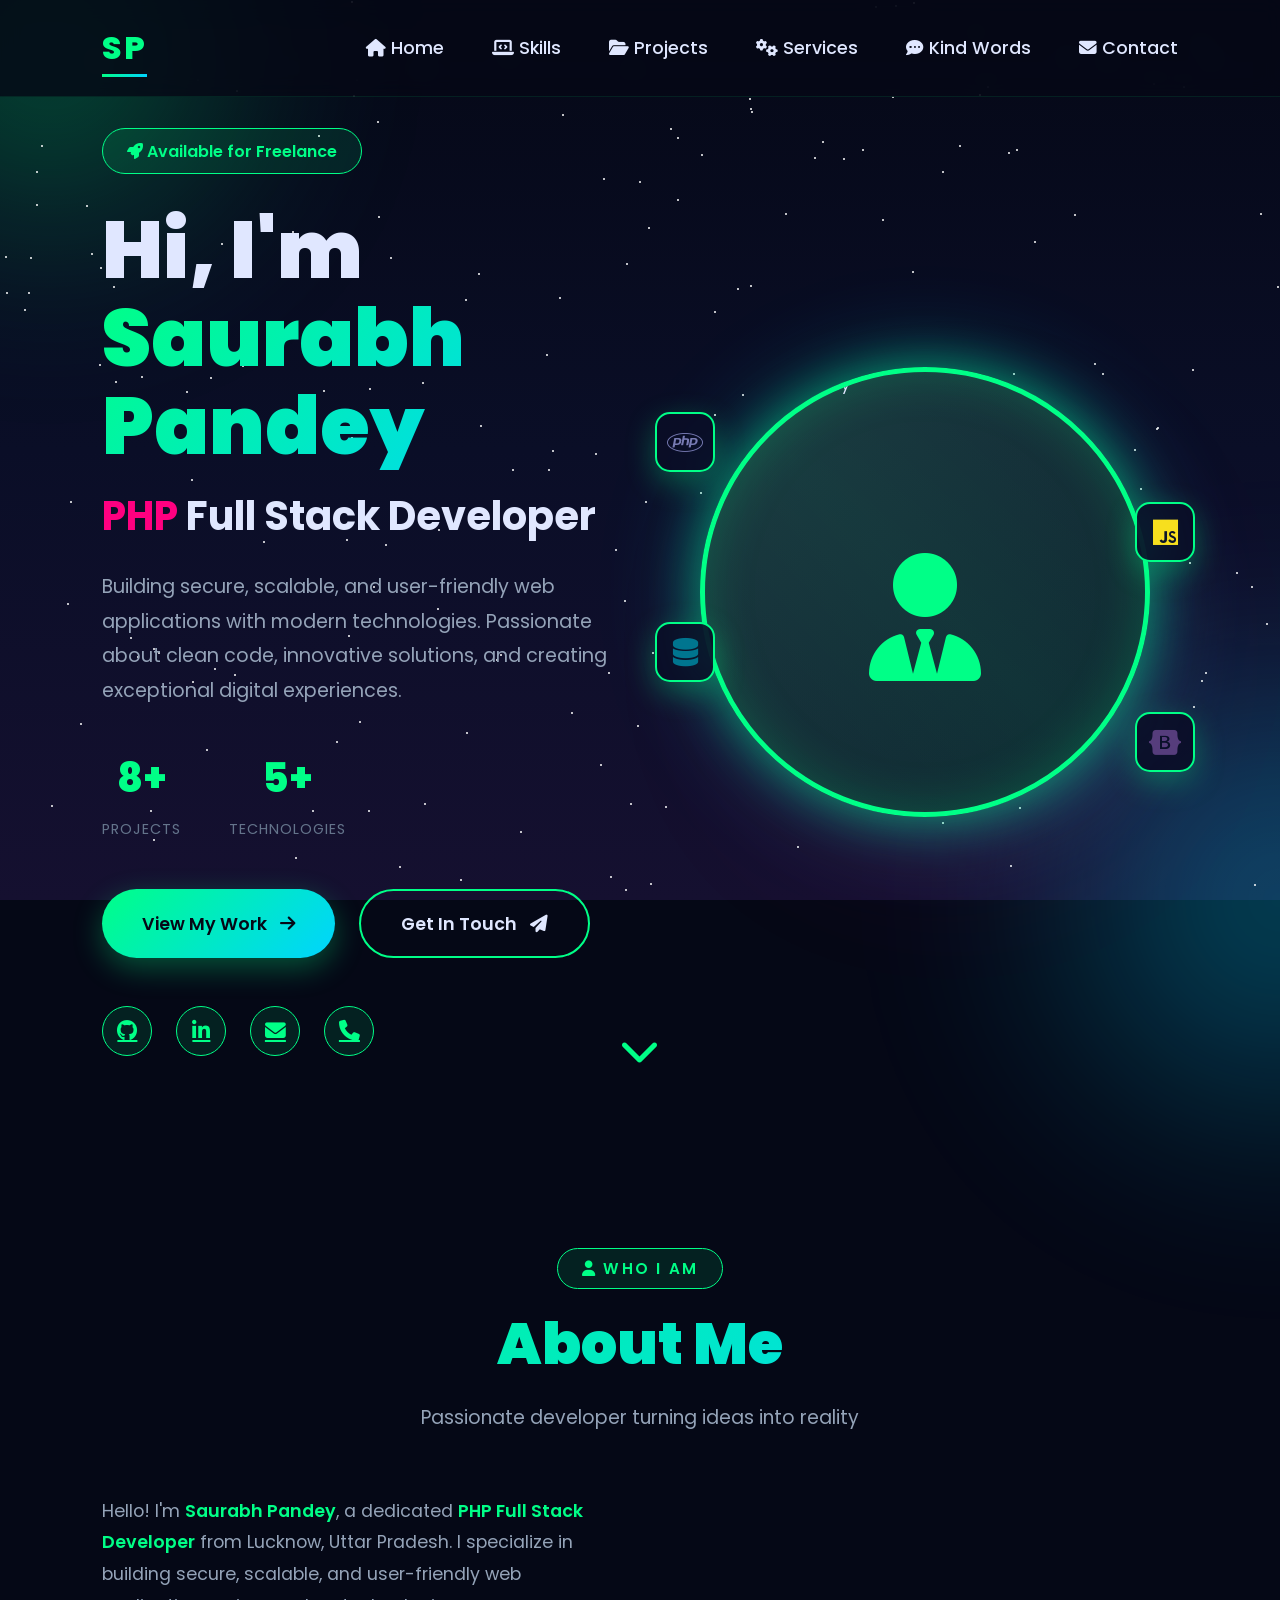
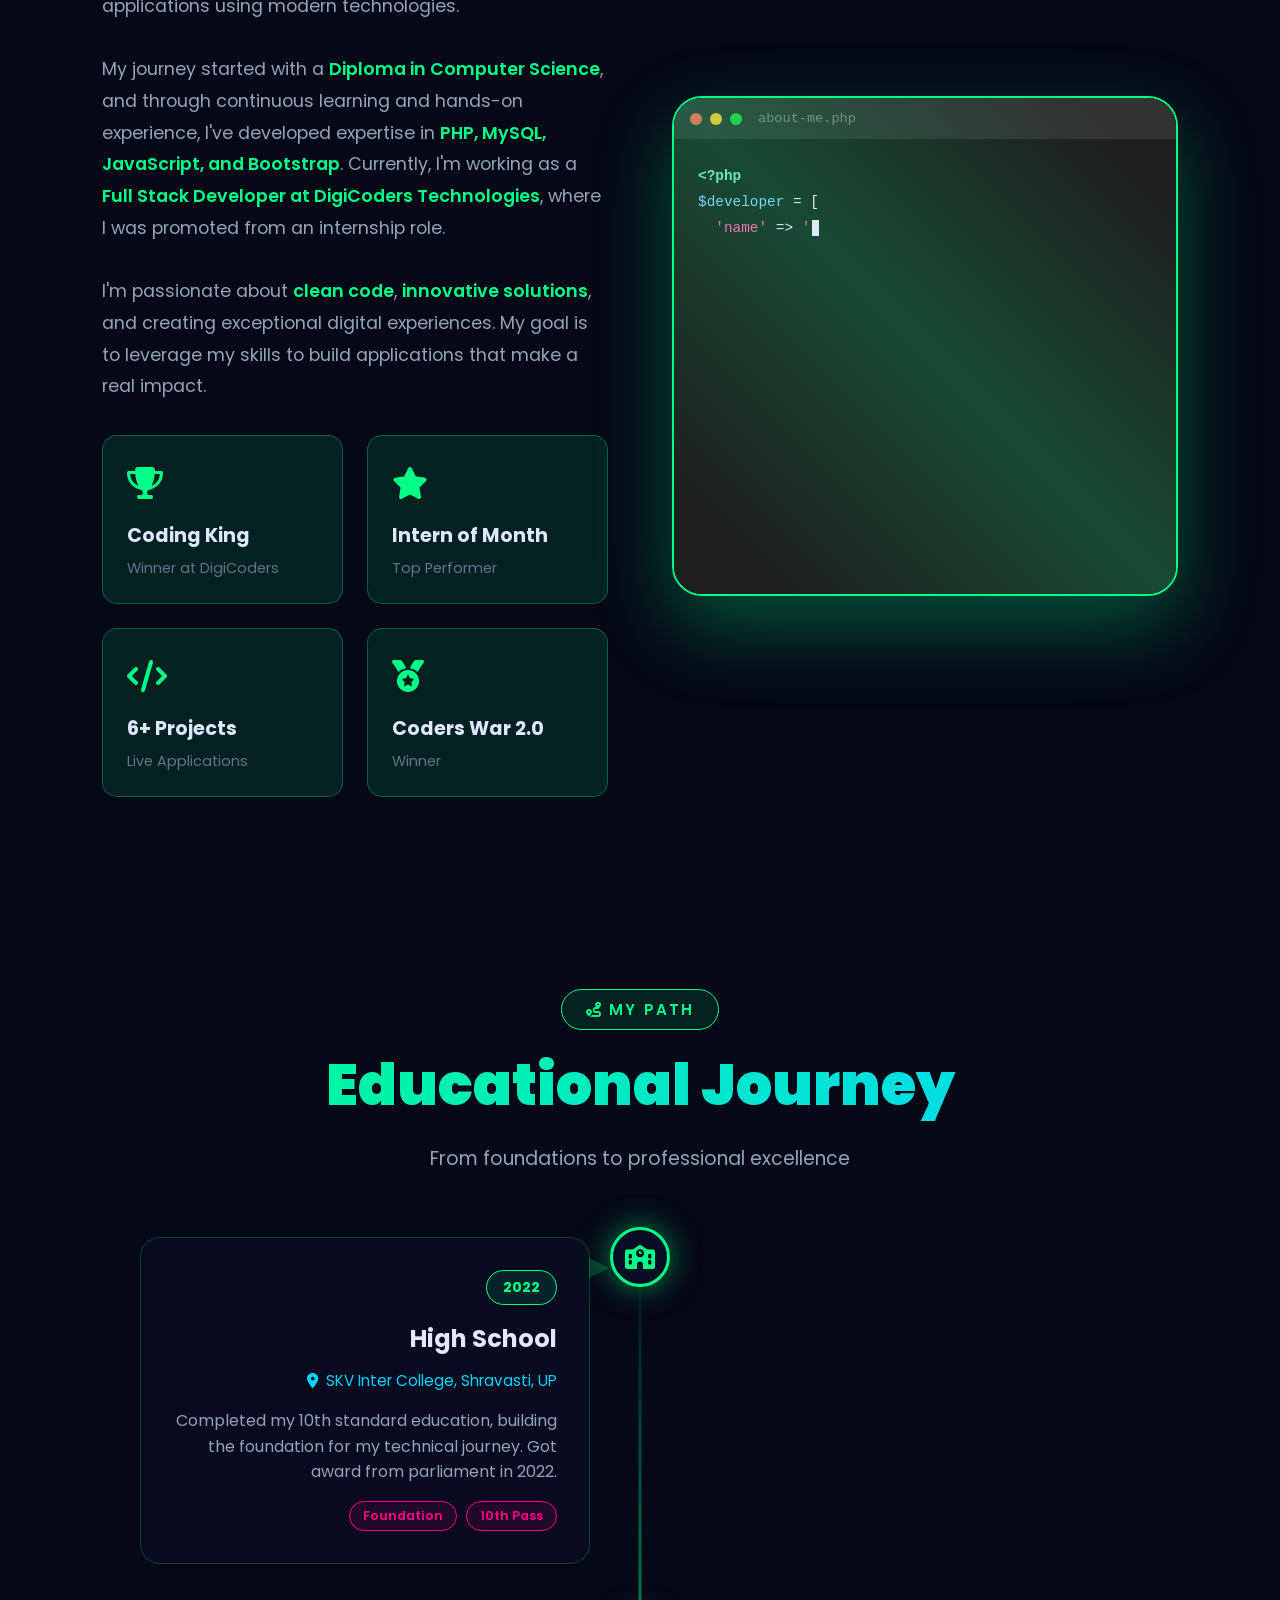
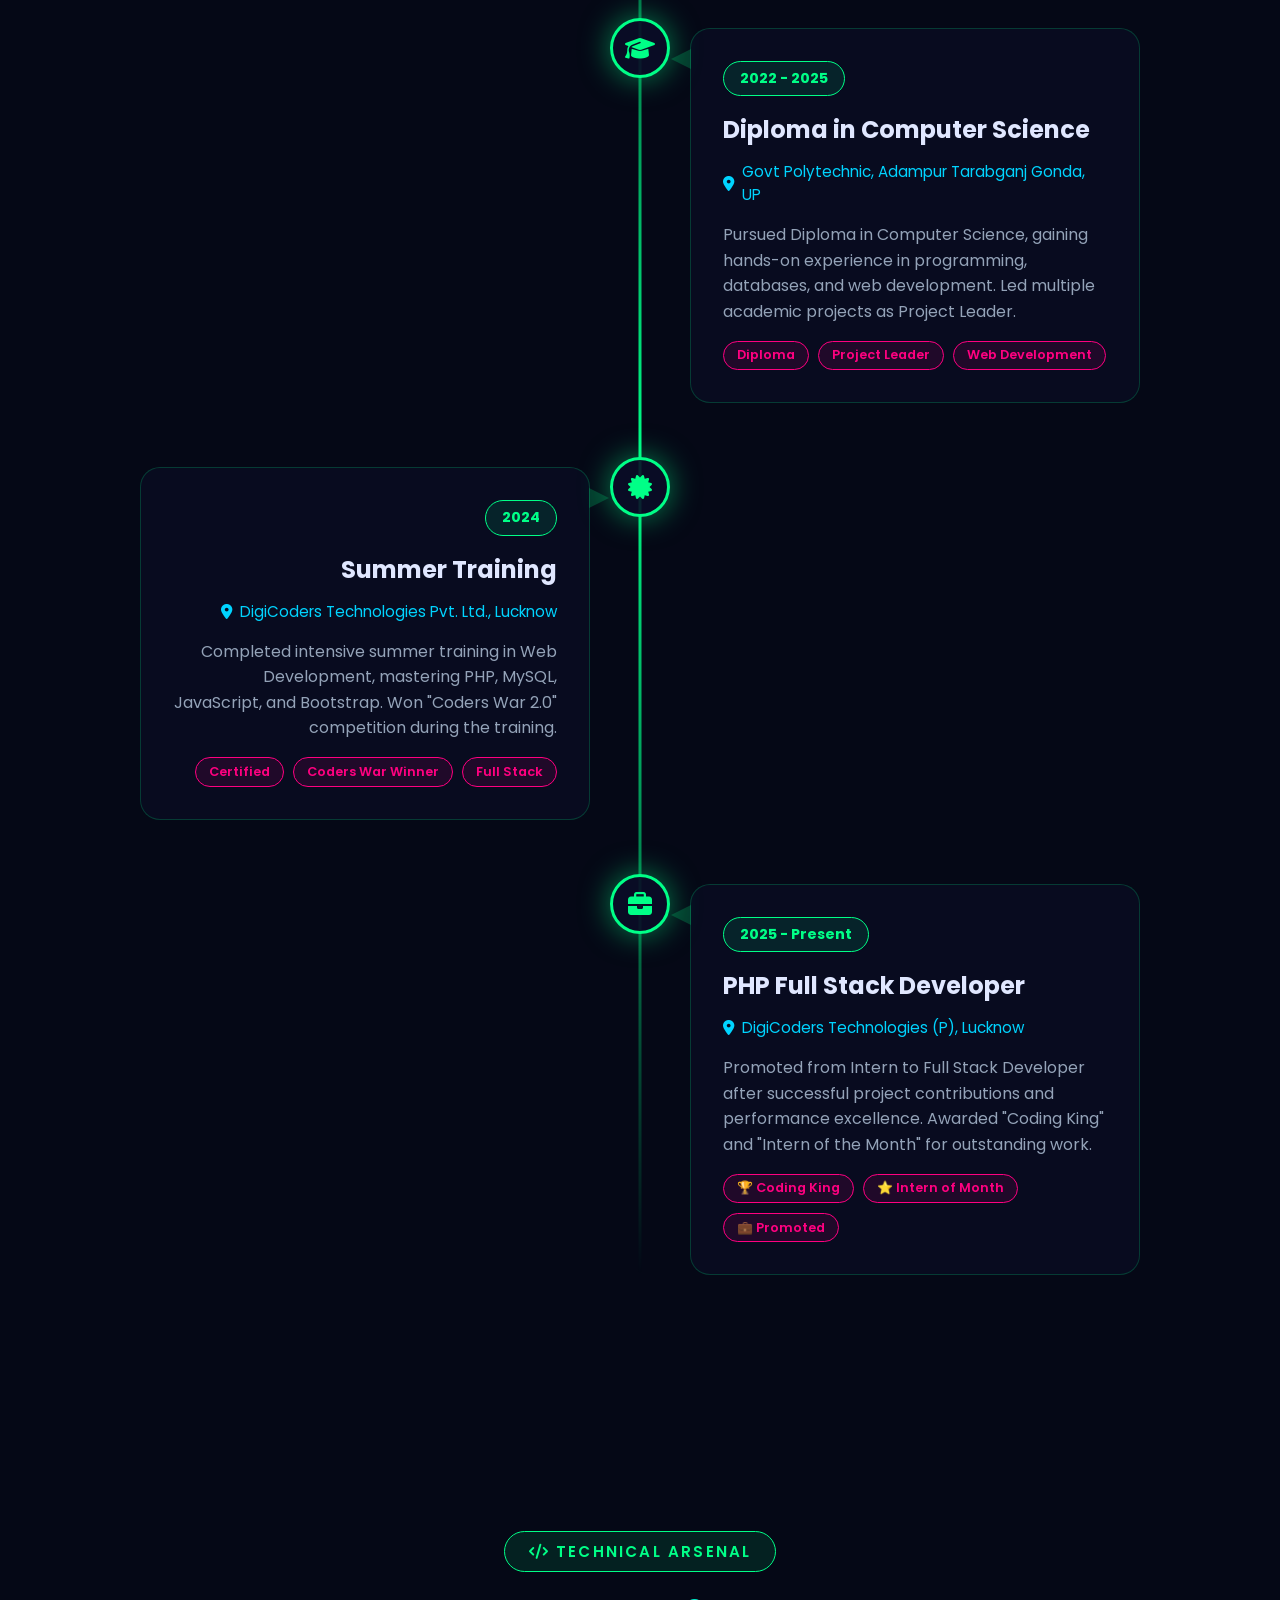
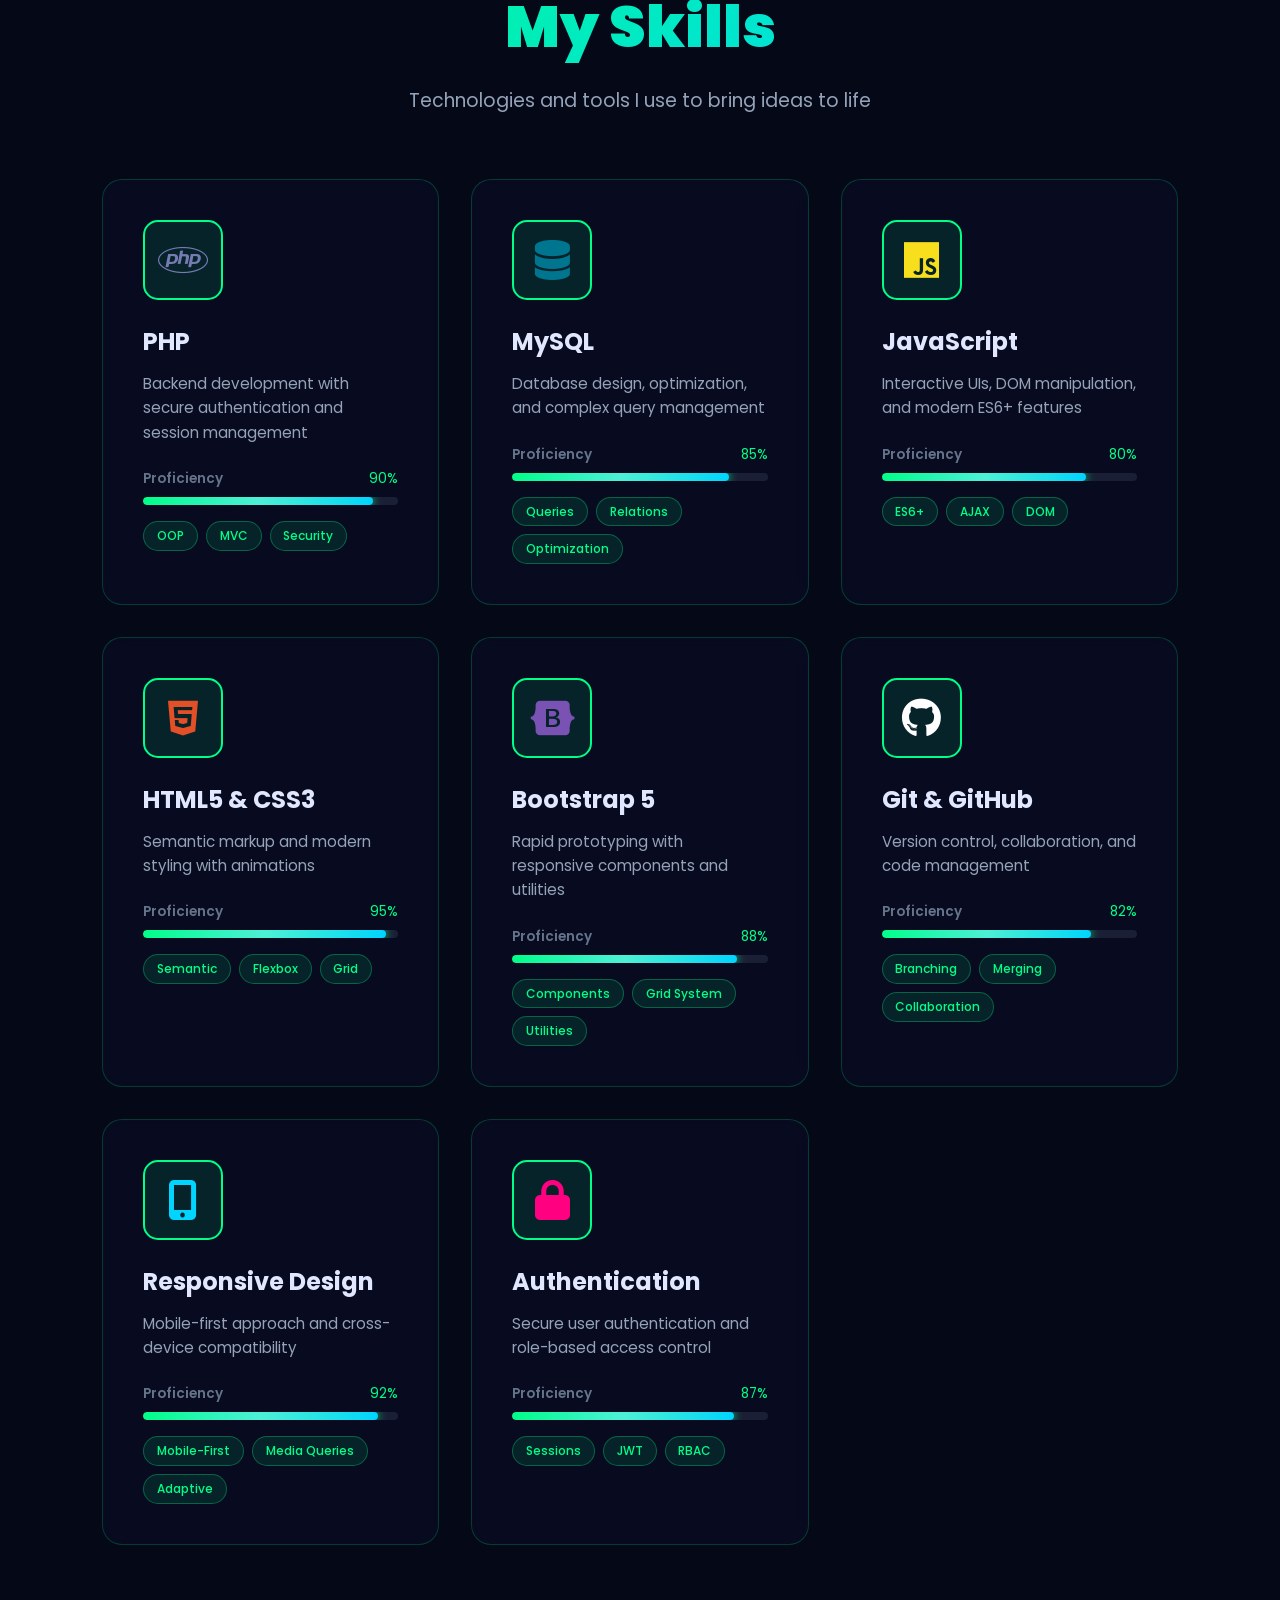
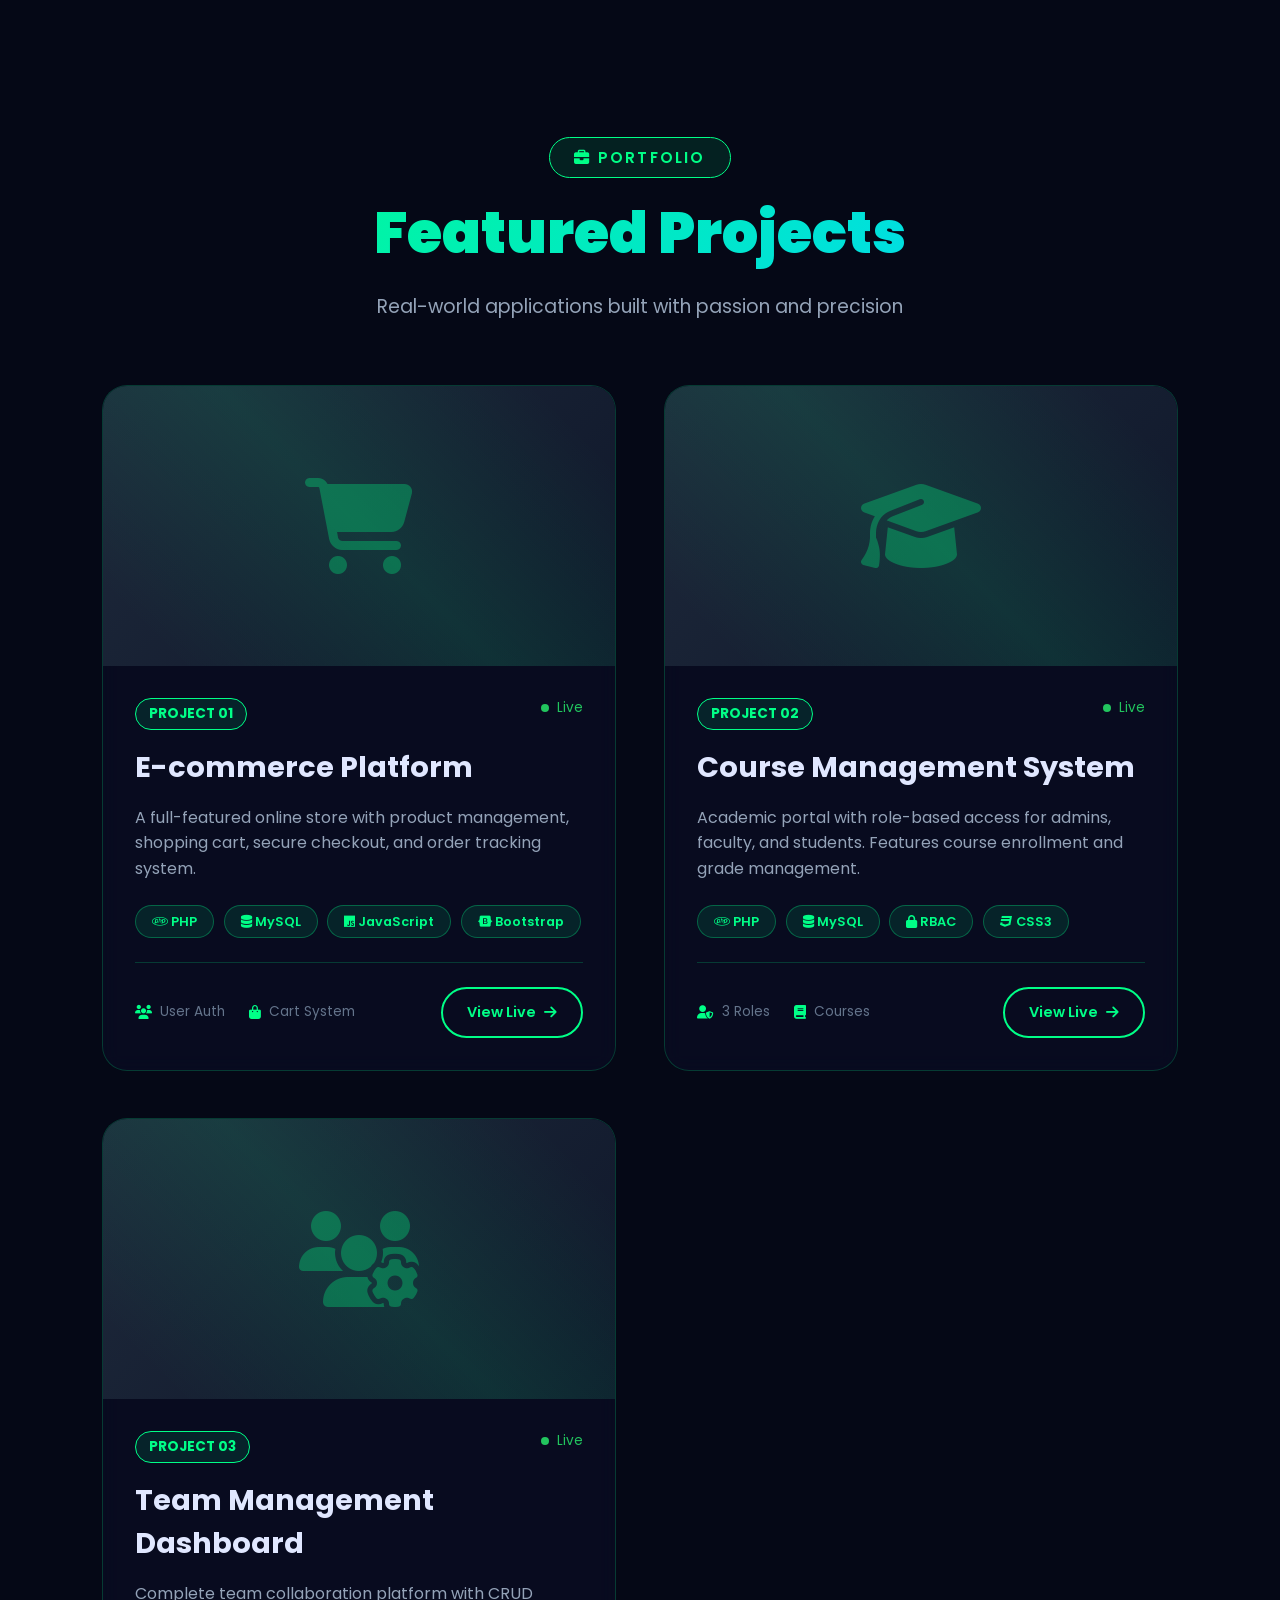
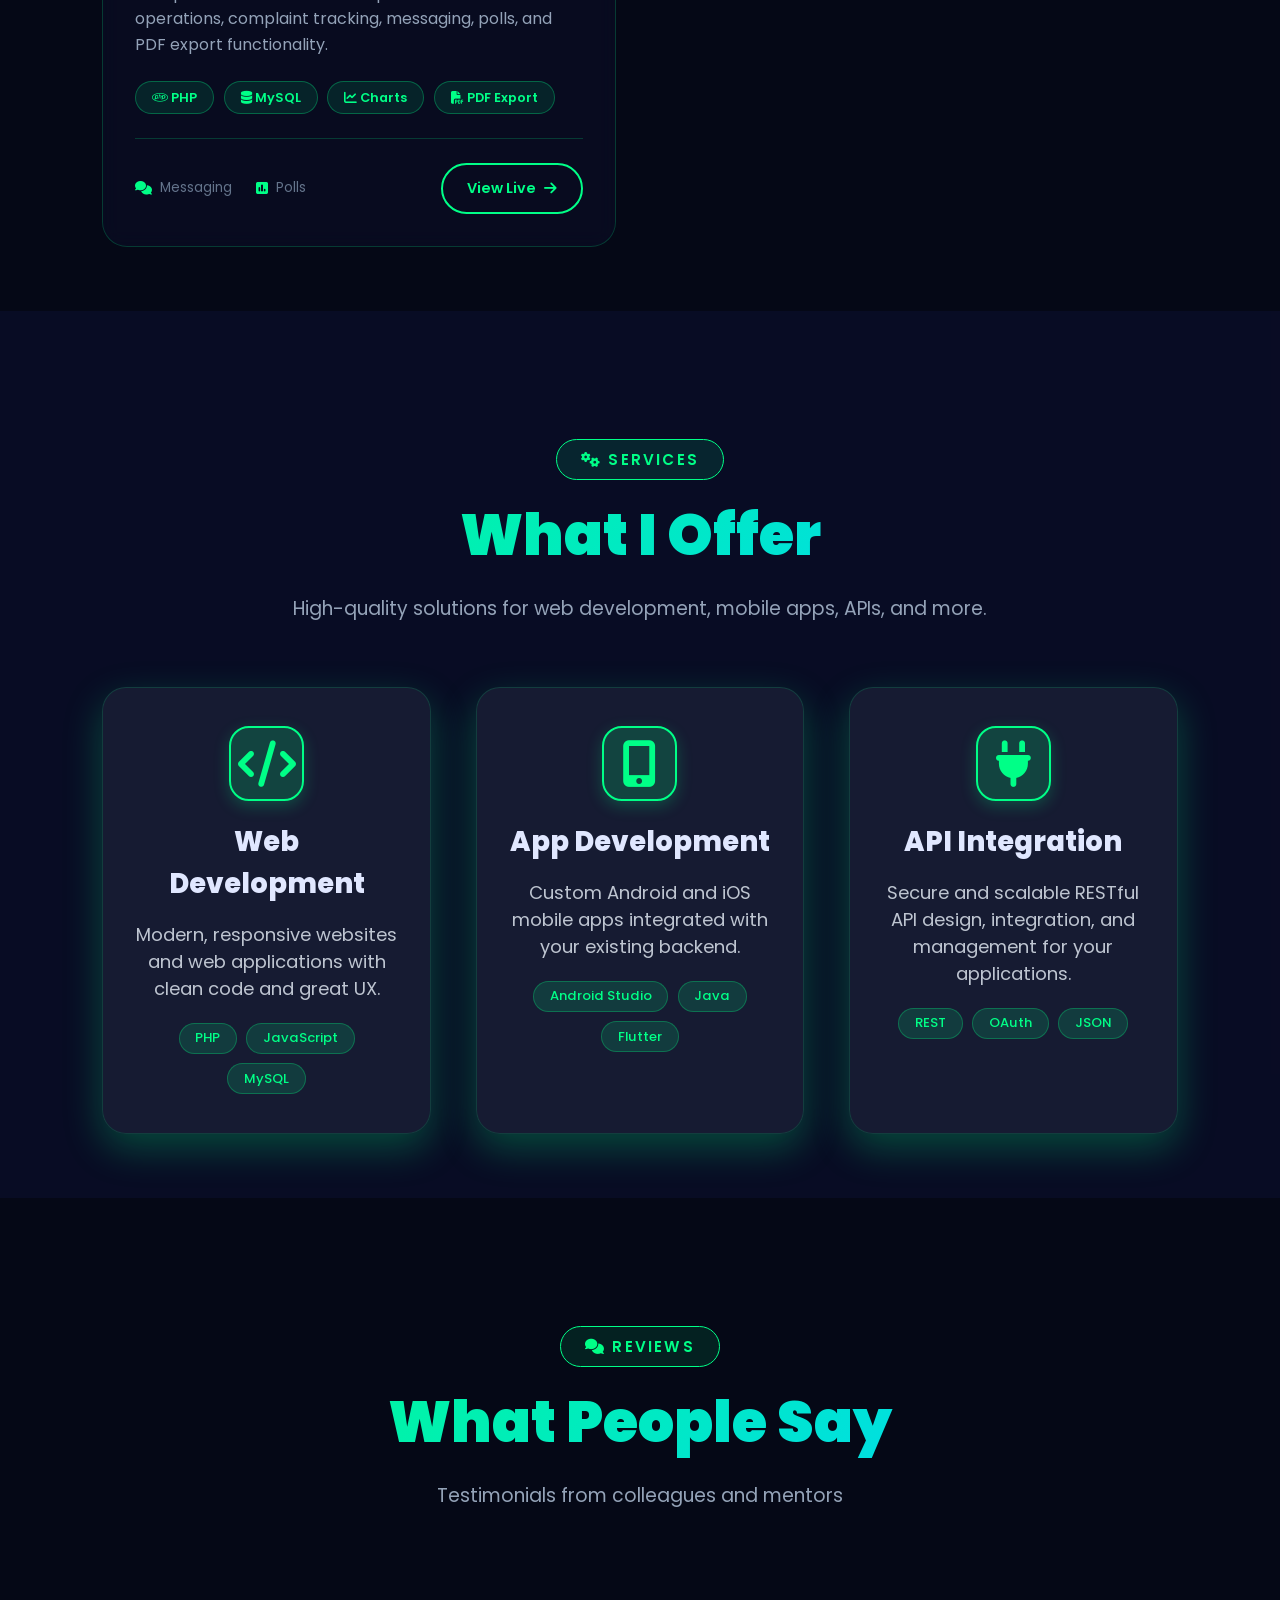
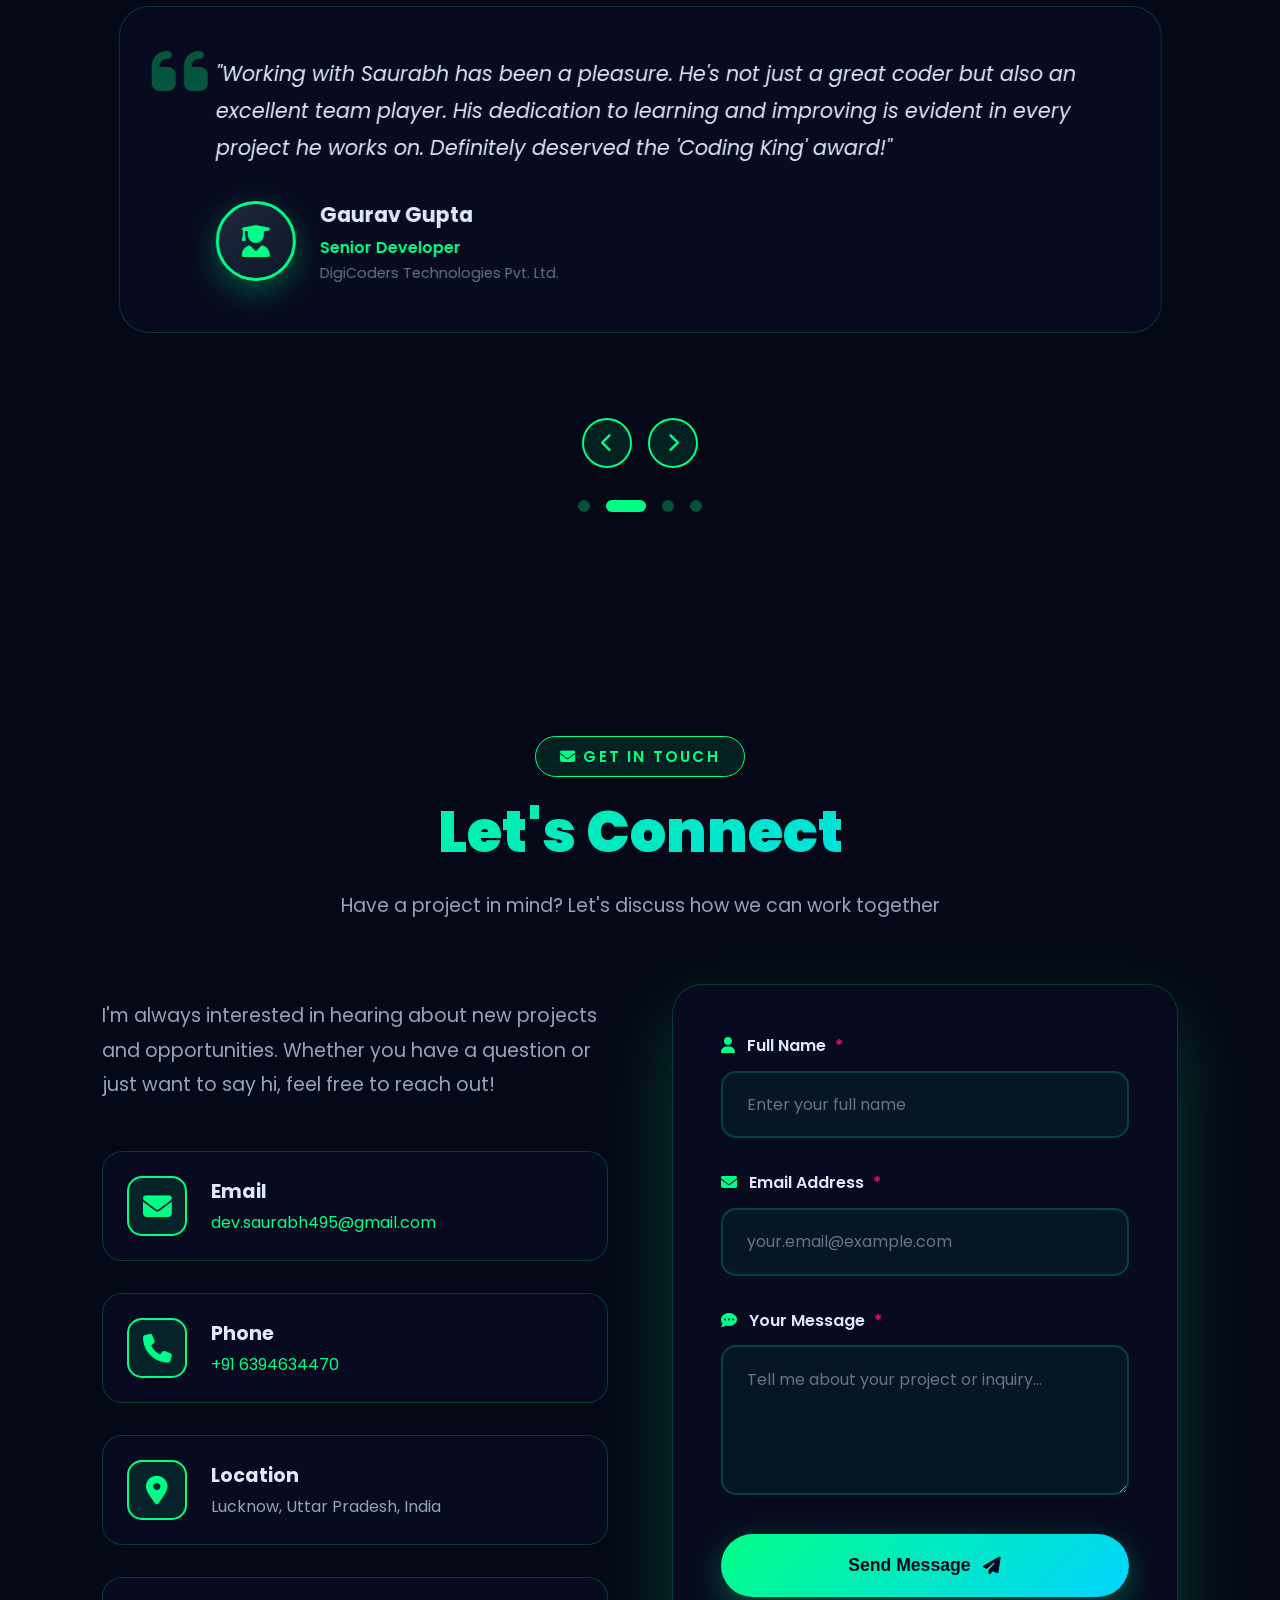
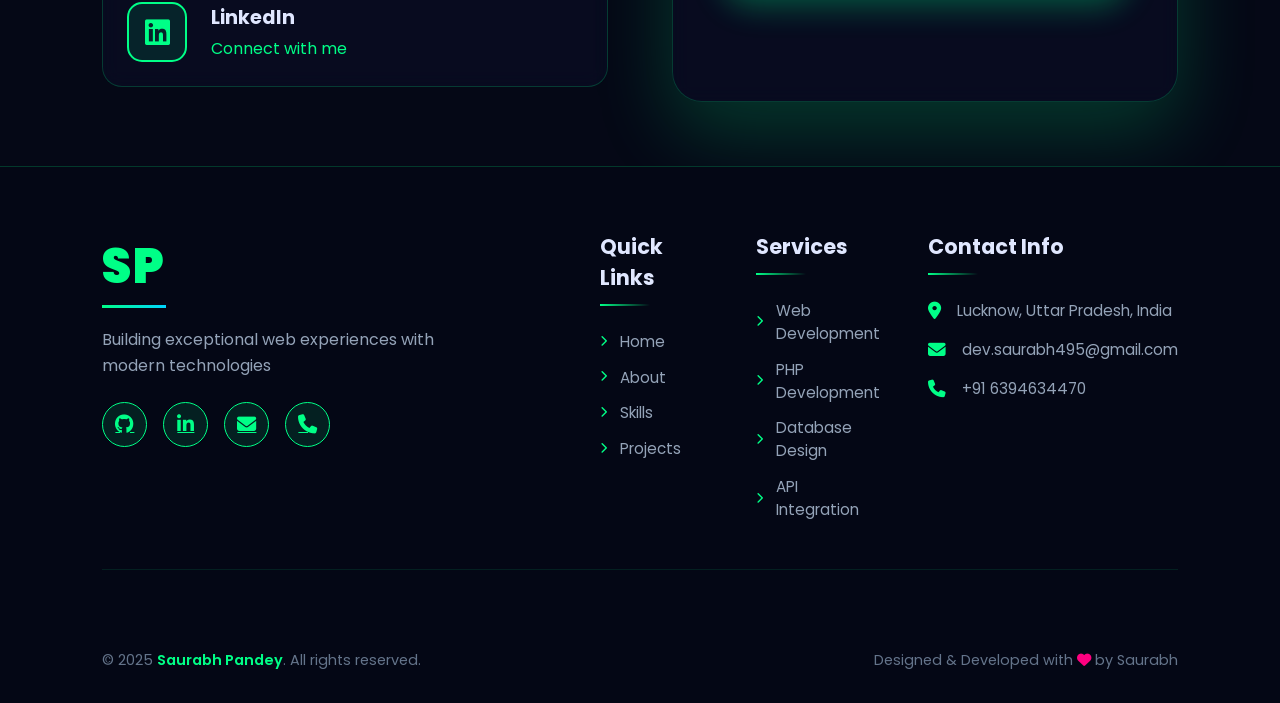
==== commit 3653c0b3: "msg" ====
--- a/index.html
+++ b/index.html
@@ -24,35 +24,36 @@
 
     <div class="stars" id="stars"></div>
 
-   <nav>
-  <div class="logo">SP</div>
-  <div class="menu-toggle" id="menuToggle">
-    <span></span>
-    <span></span>
-    <span></span>
-  </div>
-  <ul class="nav-links" id="navLinks">
-    <li>
-      <a href="#home"><i class="fas fa-house"></i> Home</a>
-    </li>
-    <li>
-      <a href="#skills"><i class="fas fa-laptop-code"></i> Skills</a>
-    </li>
-    <li>
-      <a href="#projects"><i class="fas fa-folder-open"></i> Projects</a>
-    </li>
-    <li>
-      <a href="#services"><i class="fas fa-cogs"></i> Services</a>
-    </li>
-    <li>
-      <a href="#testimonials"><i class="fas fa-comment-dots"></i> Kind Words</a>
-    </li>
-    <li>
-      <a href="#contact"><i class="fas fa-envelope"></i> Contact</a>
-    </li>
-  </ul>
-</nav>
-
+    <nav>
+      <div class="logo">SP</div>
+      <div class="menu-toggle" id="menuToggle">
+        <span></span>
+        <span></span>
+        <span></span>
+      </div>
+      <ul class="nav-links" id="navLinks">
+        <li>
+          <a href="#home"><i class="fas fa-house"></i> Home</a>
+        </li>
+        <li>
+          <a href="#skills"><i class="fas fa-laptop-code"></i> Skills</a>
+        </li>
+        <li>
+          <a href="#projects"><i class="fas fa-folder-open"></i> Projects</a>
+        </li>
+        <li>
+          <a href="#services"><i class="fas fa-cogs"></i> Services</a>
+        </li>
+        <li>
+          <a href="#testimonials"
+            ><i class="fas fa-comment-dots"></i> Kind Words</a
+          >
+        </li>
+        <li>
+          <a href="#contact"><i class="fas fa-envelope"></i> Contact</a>
+        </li>
+      </ul>
+    </nav>
 
     <section class="hero" id="home">
       <div class="hero-content">
@@ -859,59 +860,62 @@
       </div>
     </section>
     <section class="services-section" id="services">
-  <div class="section-header">
-    <div class="section-tag"><i class="fas fa-cogs"></i> Services</div>
-    <h2 class="section-title">What I Offer</h2>
-    <p class="section-subtitle">
-      High-quality solutions for web development, mobile apps, APIs, and more.
-    </p>
-  </div>
-  <div class="services-container">
-    <div class="service-card">
-      <div class="service-icon-wrapper">
-        <i class="fas fa-code service-icon"></i>
-      </div>
-      <h3 class="service-title">Web Development</h3>
-      <p class="service-description">
-        Modern, responsive websites and web applications with clean code and great UX.
-      </p>
-      <div class="service-tags">
-        <span class="service-tag">PHP</span>
-        <span class="service-tag">JavaScript</span>
-        <span class="service-tag">MySQL</span>
-      </div>
-    </div>
-    <div class="service-card">
-      <div class="service-icon-wrapper">
-        <i class="fas fa-mobile-alt service-icon"></i>
-      </div>
-      <h3 class="service-title">App Development</h3>
-      <p class="service-description">
-        Custom Android and iOS mobile apps integrated with your existing backend.
-      </p>
-      <div class="service-tags">
-        <span class="service-tag">Android Studio</span>
-        <span class="service-tag">Java</span>
-        <span class="service-tag">Flutter</span>
-      </div>
-    </div>
-    <div class="service-card">
-      <div class="service-icon-wrapper">
-        <i class="fas fa-plug service-icon"></i>
-      </div>
-      <h3 class="service-title">API Integration</h3>
-      <p class="service-description">
-        Secure and scalable RESTful API design, integration, and management for your applications.
-      </p>
-      <div class="service-tags">
-        <span class="service-tag">REST</span>
-        <span class="service-tag">OAuth</span>
-        <span class="service-tag">JSON</span>
-      </div>
-    </div>
-  </div>
-</section>
-
+      <div class="section-header">
+        <div class="section-tag"><i class="fas fa-cogs"></i> Services</div>
+        <h2 class="section-title">What I Offer</h2>
+        <p class="section-subtitle">
+          High-quality solutions for web development, mobile apps, APIs, and
+          more.
+        </p>
+      </div>
+      <div class="services-container">
+        <div class="service-card">
+          <div class="service-icon-wrapper">
+            <i class="fas fa-code service-icon"></i>
+          </div>
+          <h3 class="service-title">Web Development</h3>
+          <p class="service-description">
+            Modern, responsive websites and web applications with clean code and
+            great UX.
+          </p>
+          <div class="service-tags">
+            <span class="service-tag">PHP</span>
+            <span class="service-tag">JavaScript</span>
+            <span class="service-tag">MySQL</span>
+          </div>
+        </div>
+        <div class="service-card">
+          <div class="service-icon-wrapper">
+            <i class="fas fa-mobile-alt service-icon"></i>
+          </div>
+          <h3 class="service-title">App Development</h3>
+          <p class="service-description">
+            Custom Android and iOS mobile apps integrated with your existing
+            backend.
+          </p>
+          <div class="service-tags">
+            <span class="service-tag">Android Studio</span>
+            <span class="service-tag">Java</span>
+            <span class="service-tag">Flutter</span>
+          </div>
+        </div>
+        <div class="service-card">
+          <div class="service-icon-wrapper">
+            <i class="fas fa-plug service-icon"></i>
+          </div>
+          <h3 class="service-title">API Integration</h3>
+          <p class="service-description">
+            Secure and scalable RESTful API design, integration, and management
+            for your applications.
+          </p>
+          <div class="service-tags">
+            <span class="service-tag">REST</span>
+            <span class="service-tag">OAuth</span>
+            <span class="service-tag">JSON</span>
+          </div>
+        </div>
+      </div>
+    </section>
 
     <!-- Testimonials Section -->
     <section class="testimonials-section" id="testimonials">
@@ -935,7 +939,7 @@
                   promoted from intern to full-time developer for his
                   outstanding performance."
                 </p>
-                
+
                 <div class="testimonial-author">
                   <div class="author-image">
                     <i class="fas fa-user-tie"></i>
@@ -963,7 +967,7 @@
                   to learning and improving is evident in every project he works
                   on. Definitely deserved the 'Coding King' award!"
                 </p>
-                
+
                 <div class="testimonial-author">
                   <div class="author-image">
                     <i class="fas fa-user-graduate"></i>
@@ -991,7 +995,7 @@
                   take on new challenges. His growth from intern to full stack
                   developer in such a short time is remarkable."
                 </p>
-                
+
                 <div class="testimonial-author">
                   <div class="author-image">
                     <i class="fas fa-user-check"></i>
@@ -1019,7 +1023,7 @@
                   makes him a valuable asset to any project. Proud to have him
                   on our team!"
                 </p>
-                
+
                 <div class="testimonial-author">
                   <div class="author-image">
                     <i class="fas fa-user-cog"></i>
@@ -1028,7 +1032,15 @@
                     <h4>Rishbah Shukla</h4>
                     <div class="author-role">Leader 0001</div>
                     <div class="author-company">
-                      <a href="https://rishabhshukla9580.netlify.app" style="color: white; font-size:16px;text-decoration:none;">Rishabh Shukla</a>
+                      <a
+                        href="https://rishabhshukla9580.netlify.app"
+                        style="
+                          color: white;
+                          font-size: 16px;
+                          text-decoration: none;
+                        "
+                        >Rishabh Shukla</a
+                      >
                     </div>
                   </div>
                 </div>
--- a/style.css
+++ b/style.css
@@ -2995,3 +2995,192 @@
     font-size: 1rem;
   }
 }
+
+/* ========================================
+   MOBILE RESPONSIVE FIXES
+   ======================================== */
+
+/* About Section Code Editor - Mobile Fix */
+@media (max-width: 768px) {
+  .about-image-box {
+    height: 350px;
+  }
+  
+  .code-editor {
+    font-size: 0.75rem;
+  }
+  
+  .editor-body {
+    padding: 1rem;
+    font-size: 0.75rem;
+  }
+  
+  .code-line {
+    gap: 0.8rem;
+  }
+  
+  .line-number {
+    min-width: 25px;
+    font-size: 0.7rem;
+  }
+}
+
+@media (max-width: 480px) {
+  .about-image-box {
+    height: 300px;
+  }
+  
+  .editor-body {
+    font-size: 0.65rem;
+    padding: 0.8rem;
+  }
+  
+  .code-line {
+    gap: 0.5rem;
+  }
+  
+  .floating-icons {
+    display: none;
+  }
+  
+  .profile-image {
+    width: 220px;
+    height: 220px;
+  }
+}
+
+/* Services Section - Mobile Fix */
+@media (max-width: 768px) {
+  .services-container {
+    grid-template-columns: 1fr;
+    gap: 2rem;
+  }
+  
+  .service-card {
+    padding: 2rem 1.5rem;
+  }
+}
+
+@media (max-width: 480px) {
+  .service-title {
+    font-size: 1.4rem;
+  }
+  
+  .service-description {
+    font-size: 1rem;
+  }
+  
+  .service-icon-wrapper {
+    width: 65px;
+    height: 65px;
+  }
+  
+  .service-icon {
+    font-size: 2.2rem;
+  }
+}
+
+/* Projects - Mobile Fix */
+@media (max-width: 480px) {
+  .projects-grid {
+    grid-template-columns: 1fr;
+    gap: 2rem;
+  }
+  
+  .project-card {
+    margin: 0 0.5rem;
+  }
+  
+  .project-image {
+    height: 200px;
+  }
+  
+  .project-content {
+    padding: 1.5rem;
+  }
+  
+  .project-footer {
+    flex-direction: column;
+    gap: 1rem;
+    align-items: flex-start;
+  }
+  
+  .view-project-btn {
+    width: 100%;
+    justify-content: center;
+  }
+}
+
+/* Testimonials - Mobile Fix */
+@media (max-width: 480px) {
+  .testimonial-text {
+    font-size: 1rem;
+    padding-left: 0.5rem;
+  }
+  
+  .testimonial-author {
+    flex-direction: column;
+    align-items: flex-start;
+    padding-left: 0.5rem;
+    gap: 1rem;
+  }
+  
+  .quote-icon {
+    font-size: 2.5rem;
+    top: 0.5rem;
+    left: 0.5rem;
+  }
+}
+
+/* Footer - Mobile Fix */
+@media (max-width: 480px) {
+  .footer-section {
+    padding: 2rem 4% 1rem;
+  }
+  
+  .footer-list li a {
+    font-size: 0.85rem;
+  }
+  
+  .footer-contact li {
+    font-size: 0.85rem;
+    word-break: break-word;
+  }
+  
+  .footer-title {
+    font-size: 1.1rem;
+  }
+}
+
+/* Universal Small Device Fix */
+@media (max-width: 360px) {
+  body {
+    font-size: 14px;
+  }
+  
+  .section-title {
+    font-size: 2rem;
+  }
+  
+  .section-subtitle {
+    font-size: 0.95rem;
+  }
+  
+  .btn {
+    padding: 0.9rem 1.5rem;
+    font-size: 0.9rem;
+  }
+  
+  nav {
+    padding: 1rem 4%;
+  }
+  
+  .nav-links {
+    width: 85%;
+  }
+  
+  .profile-image {
+    width: 200px;
+    height: 200px;
+  }
+}
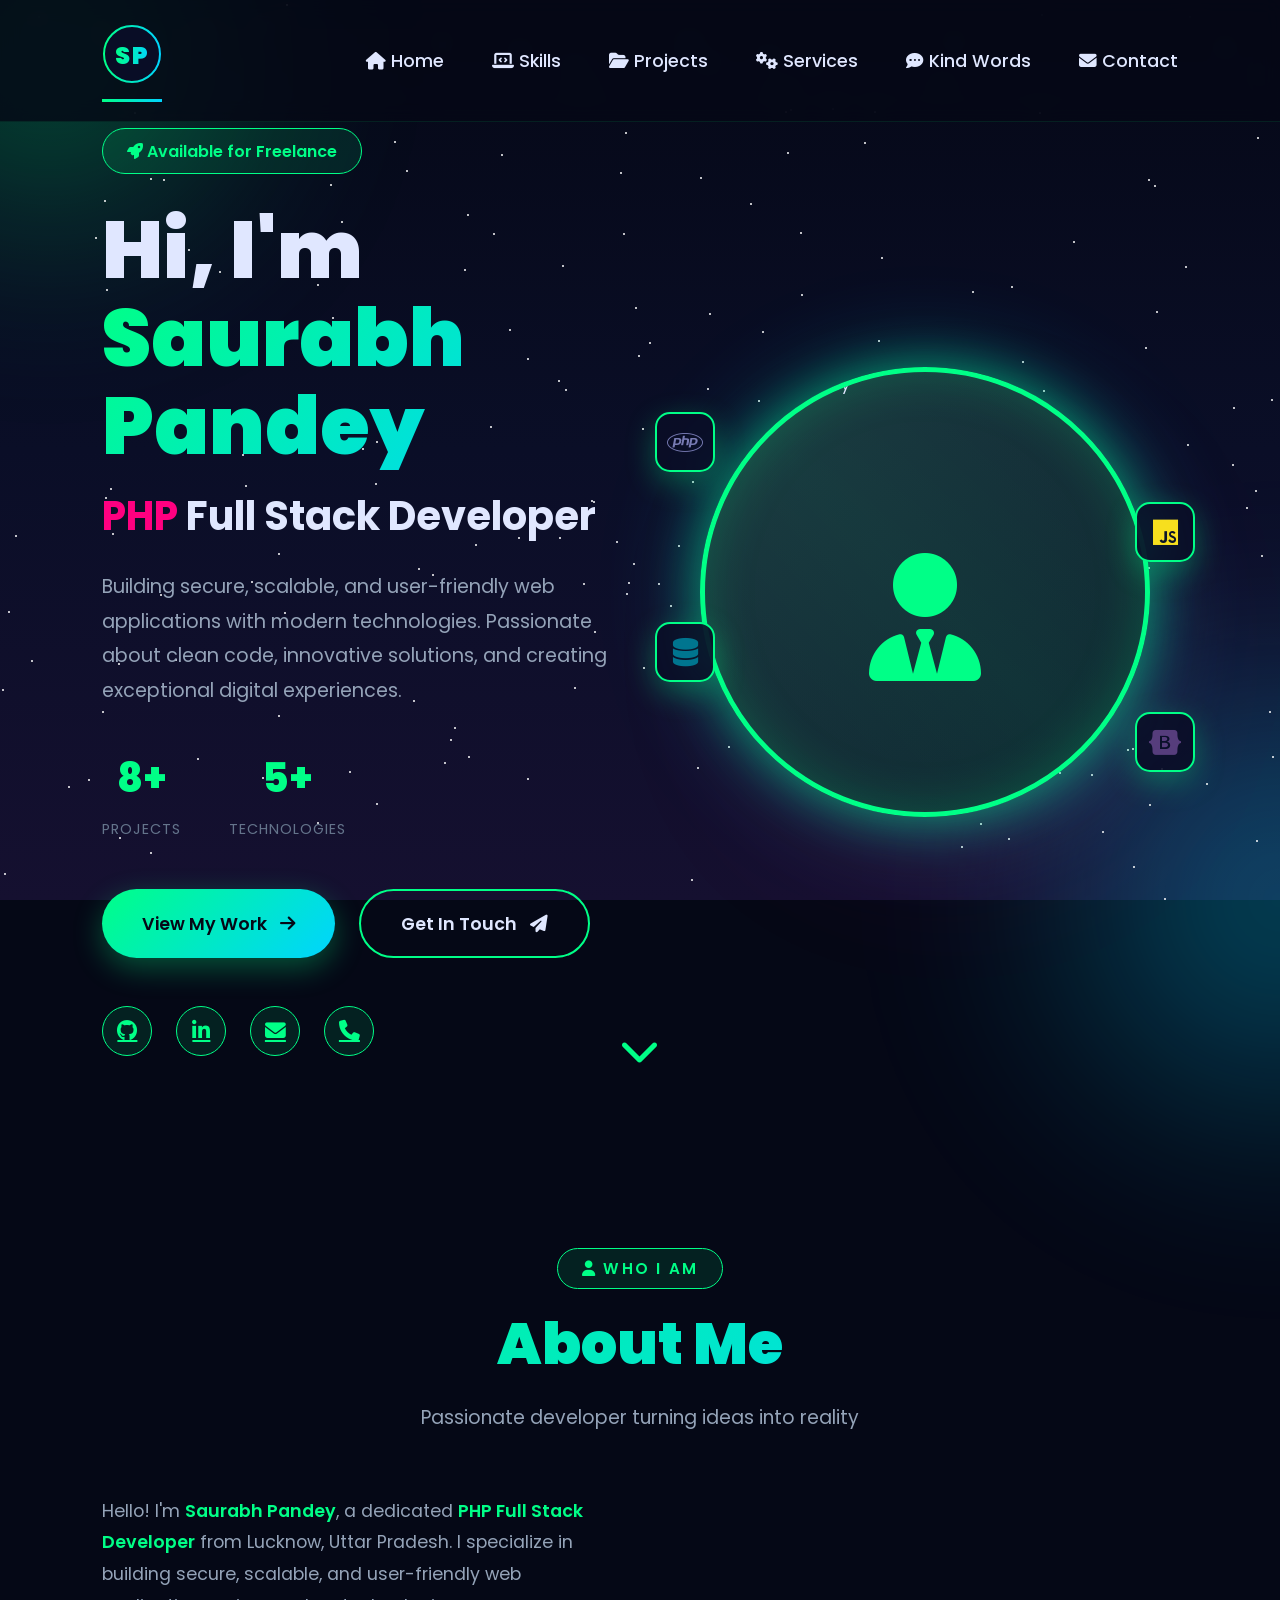
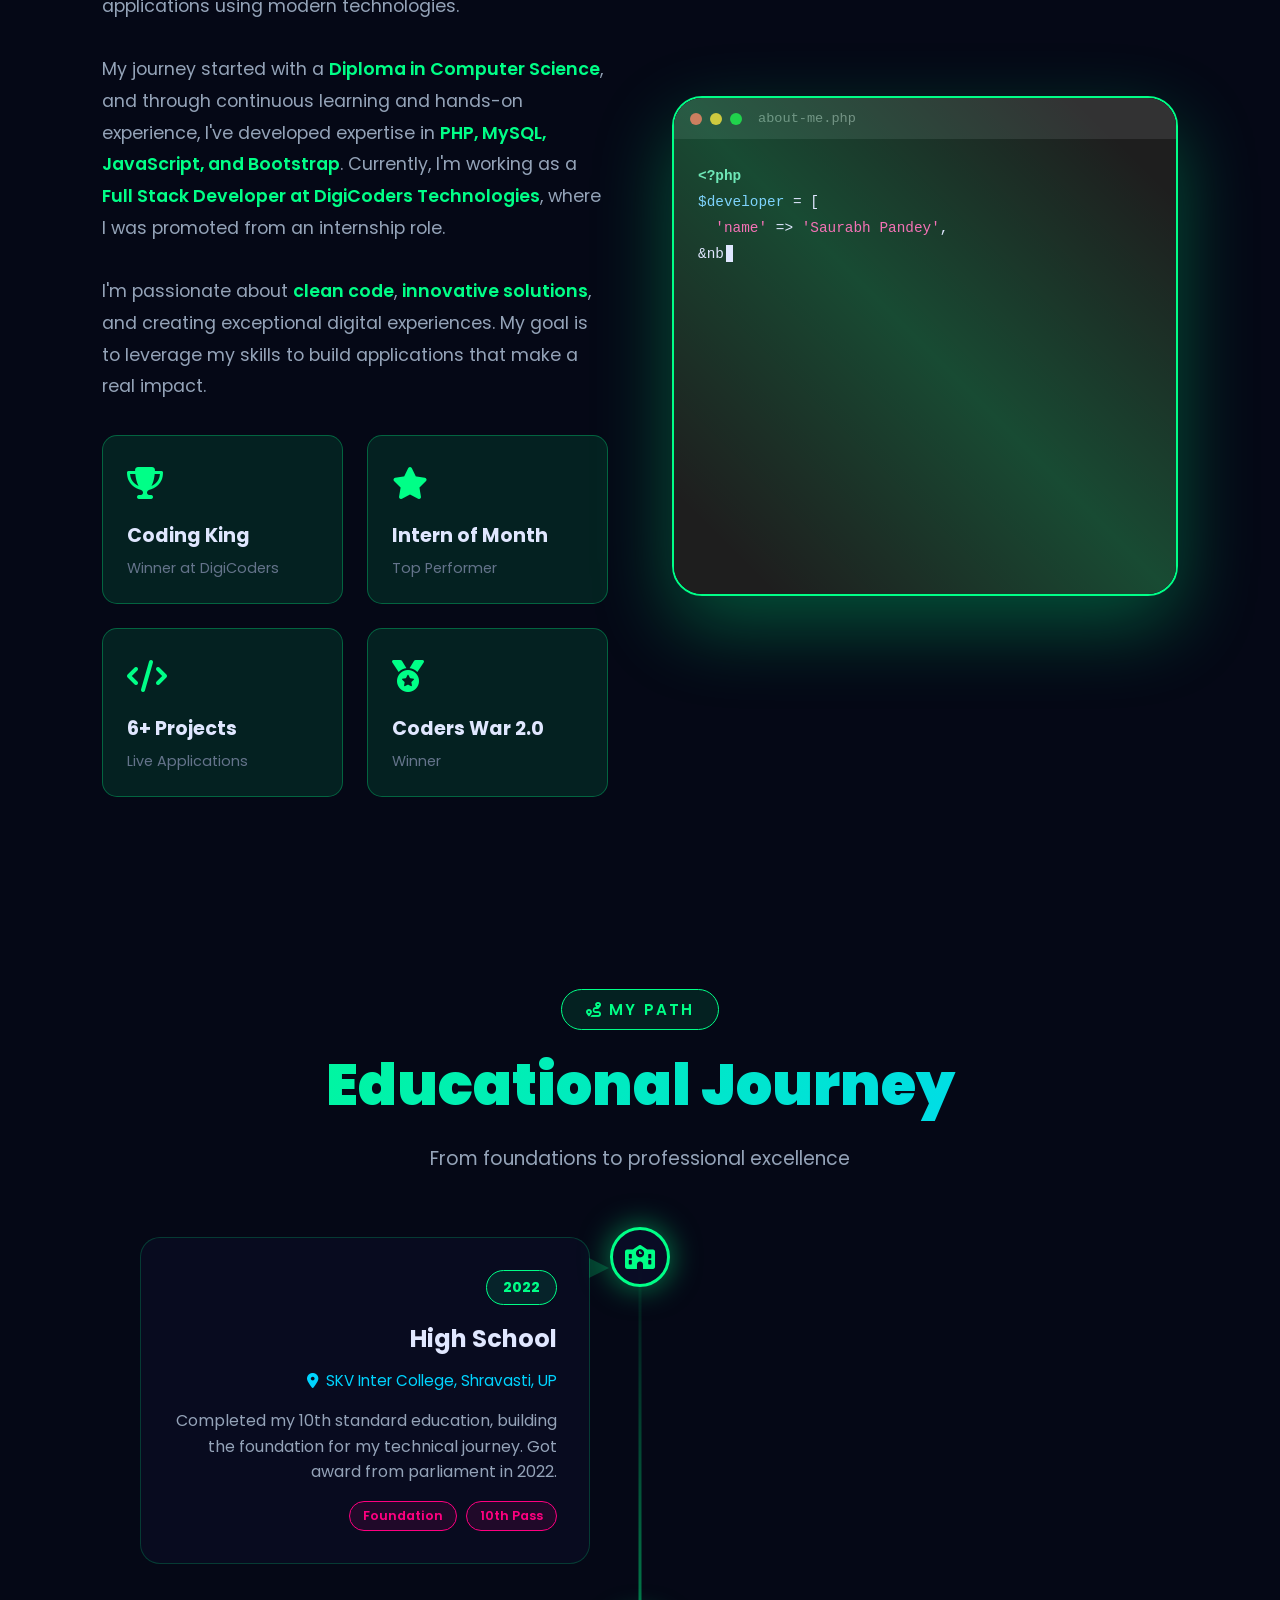
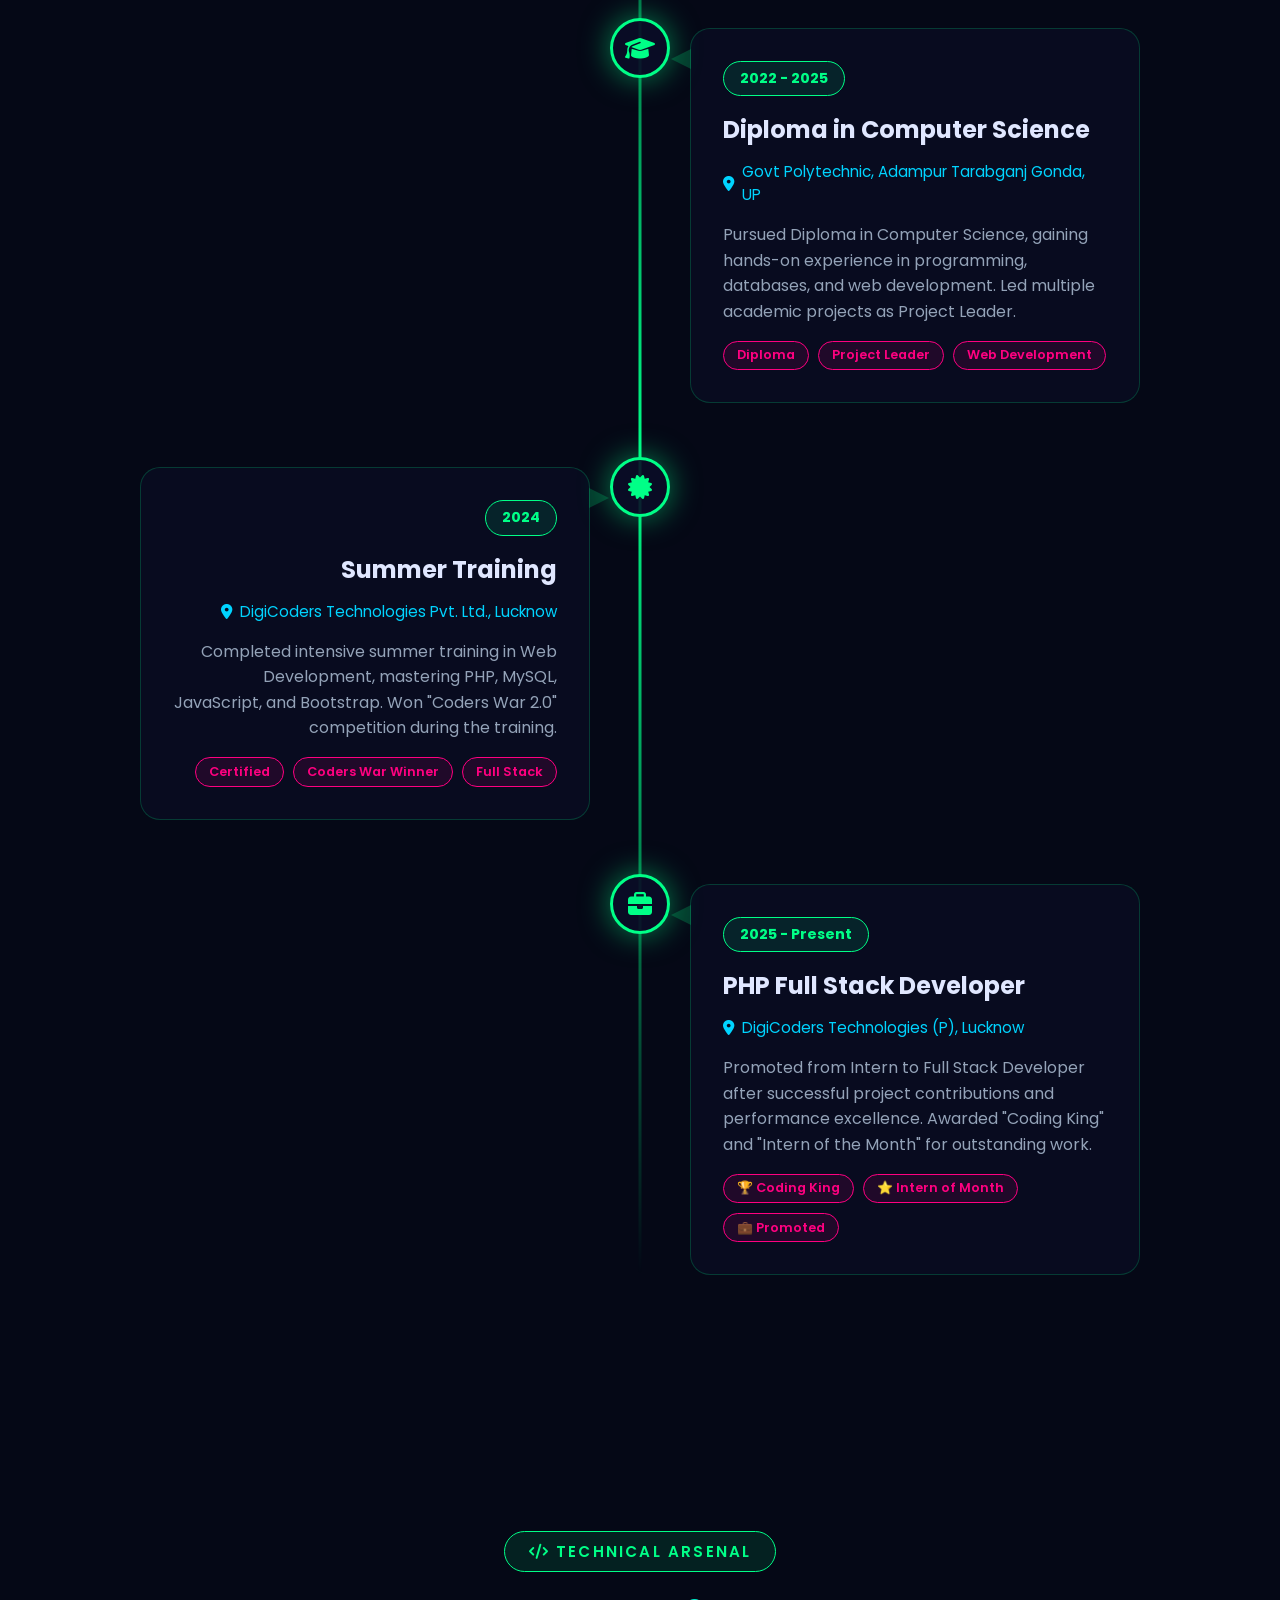
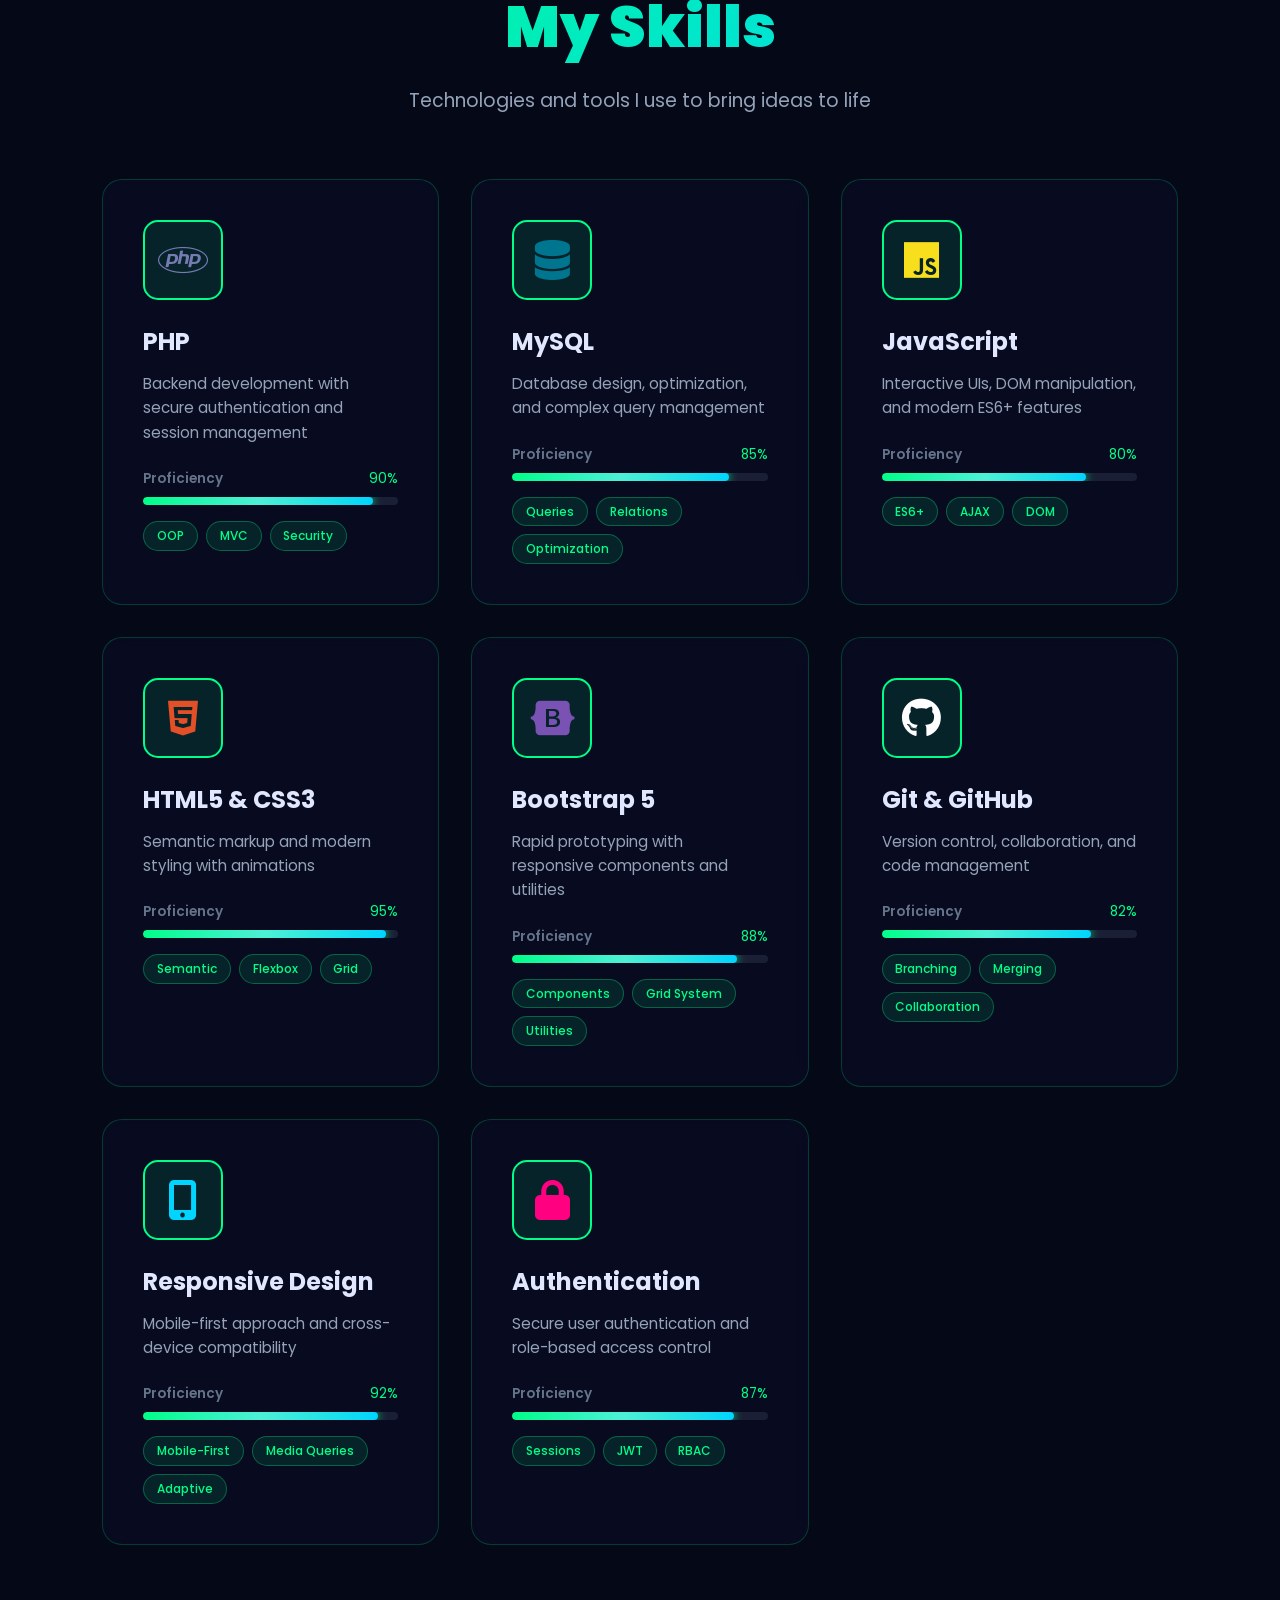
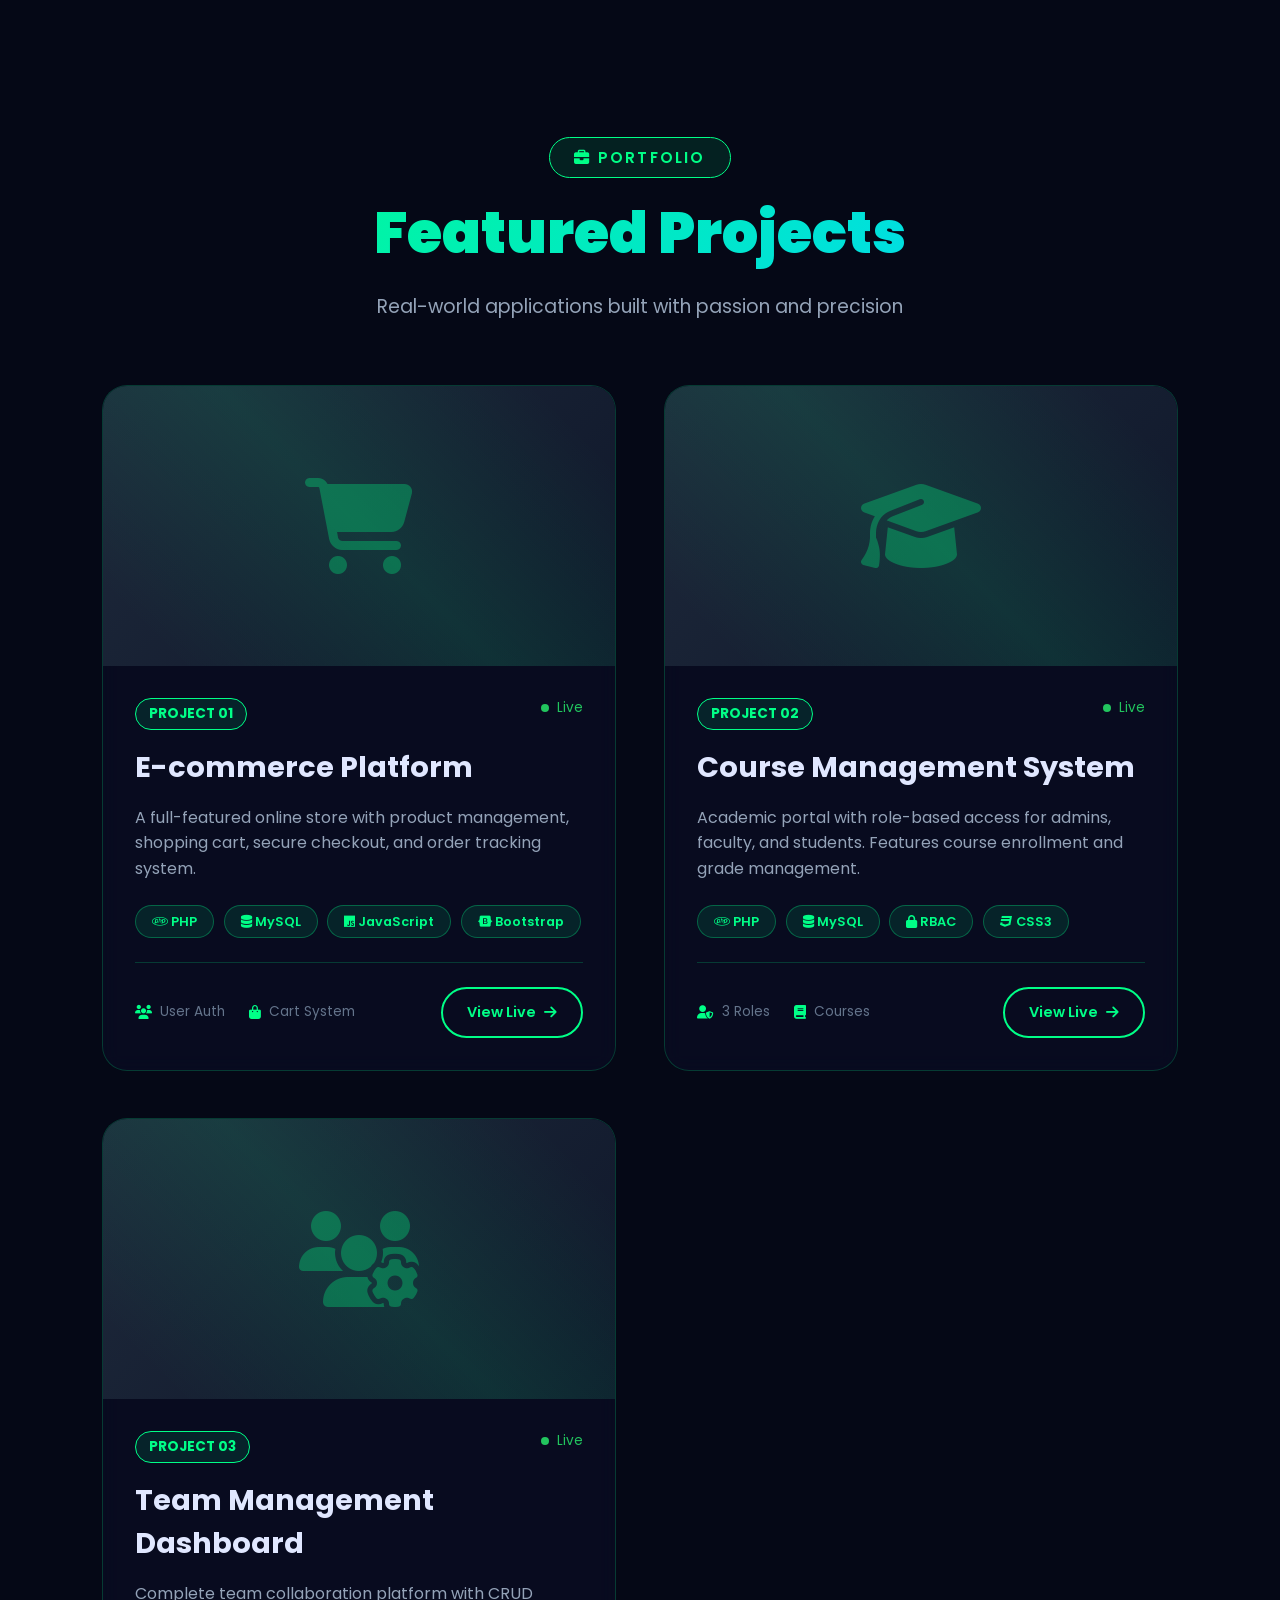
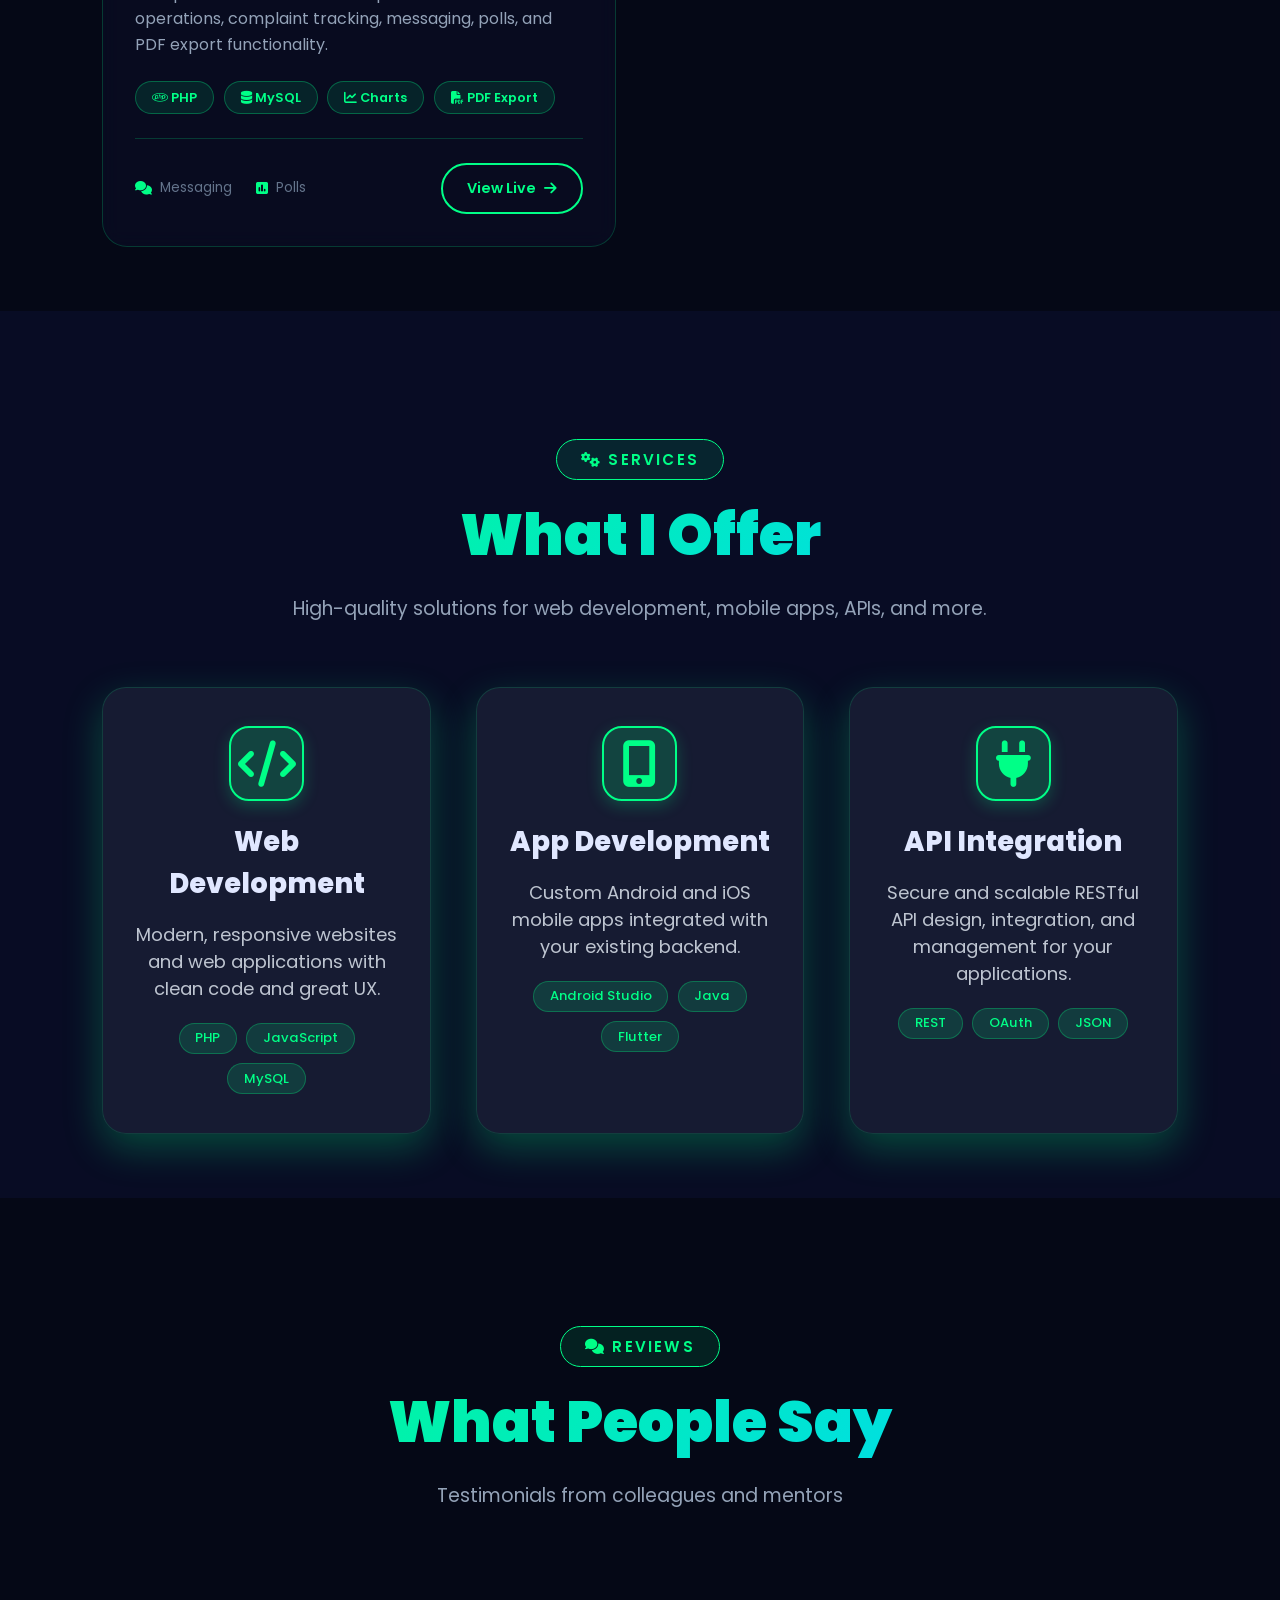
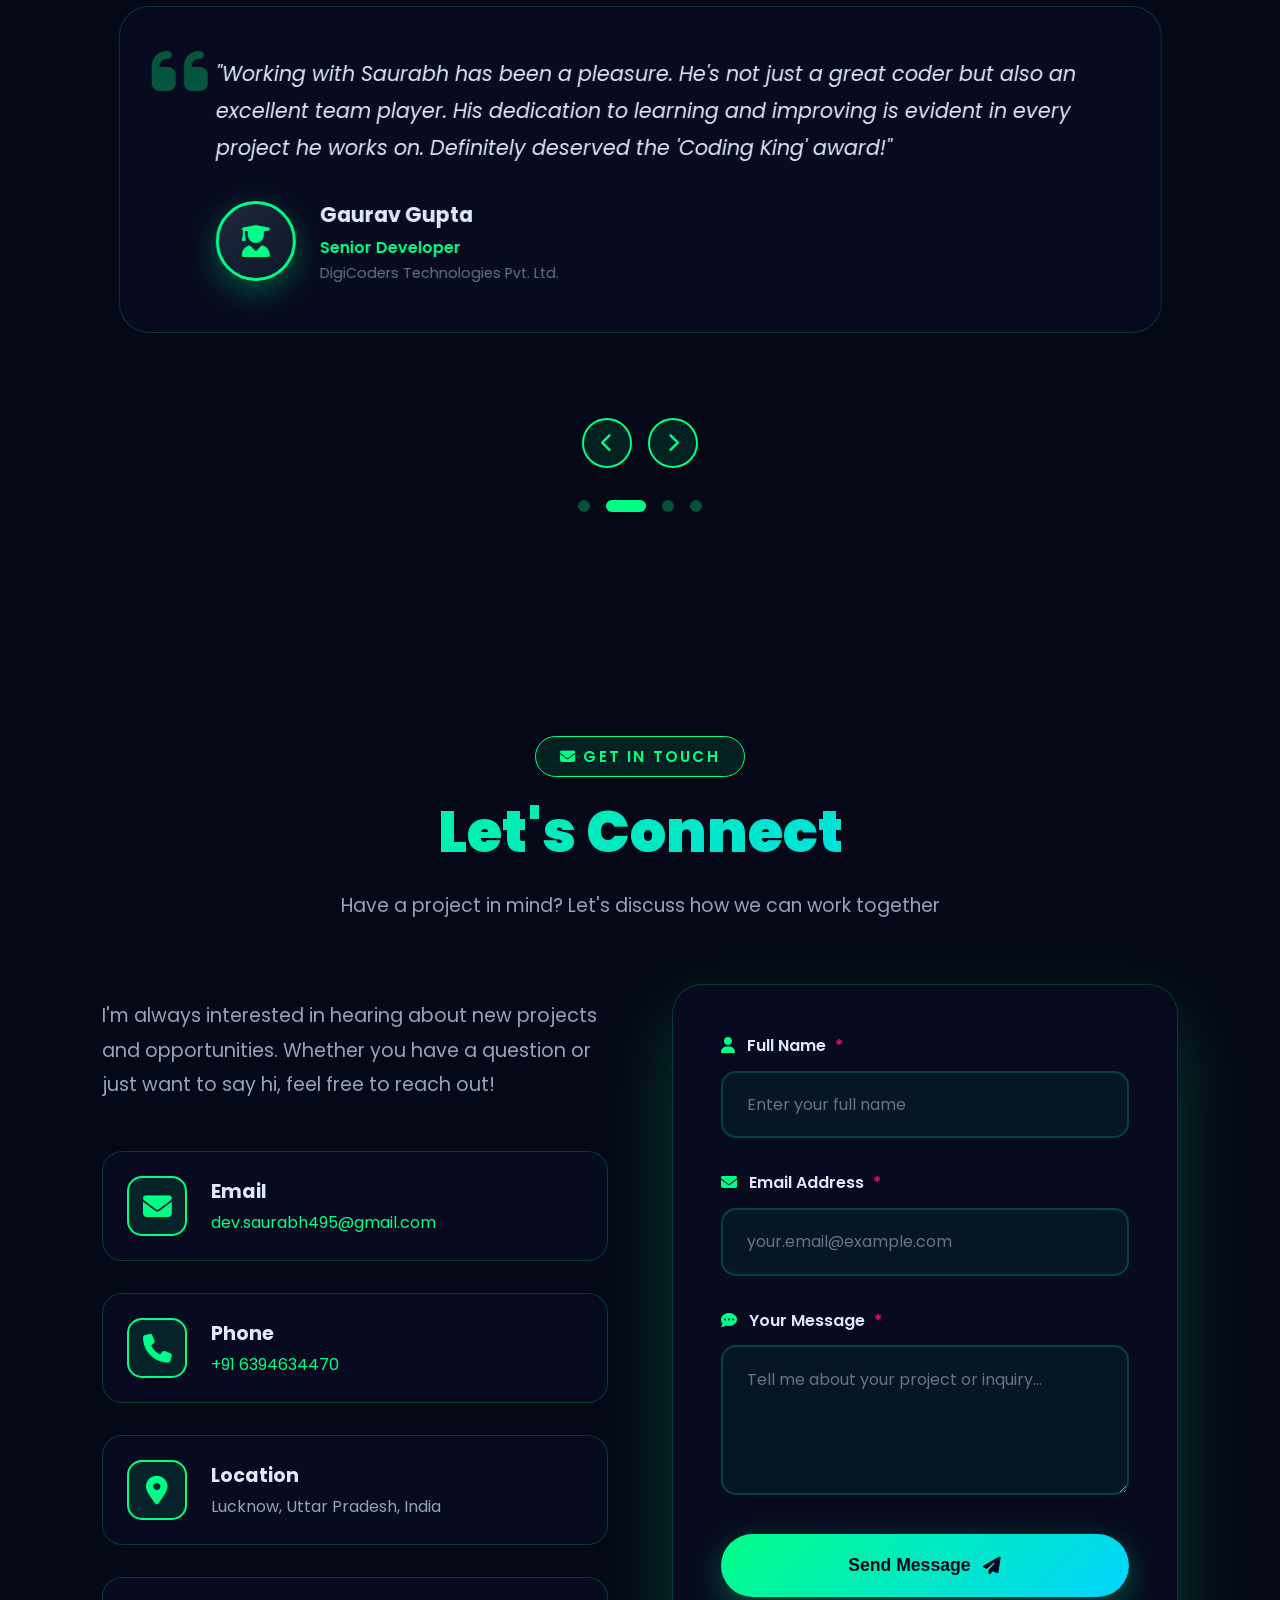
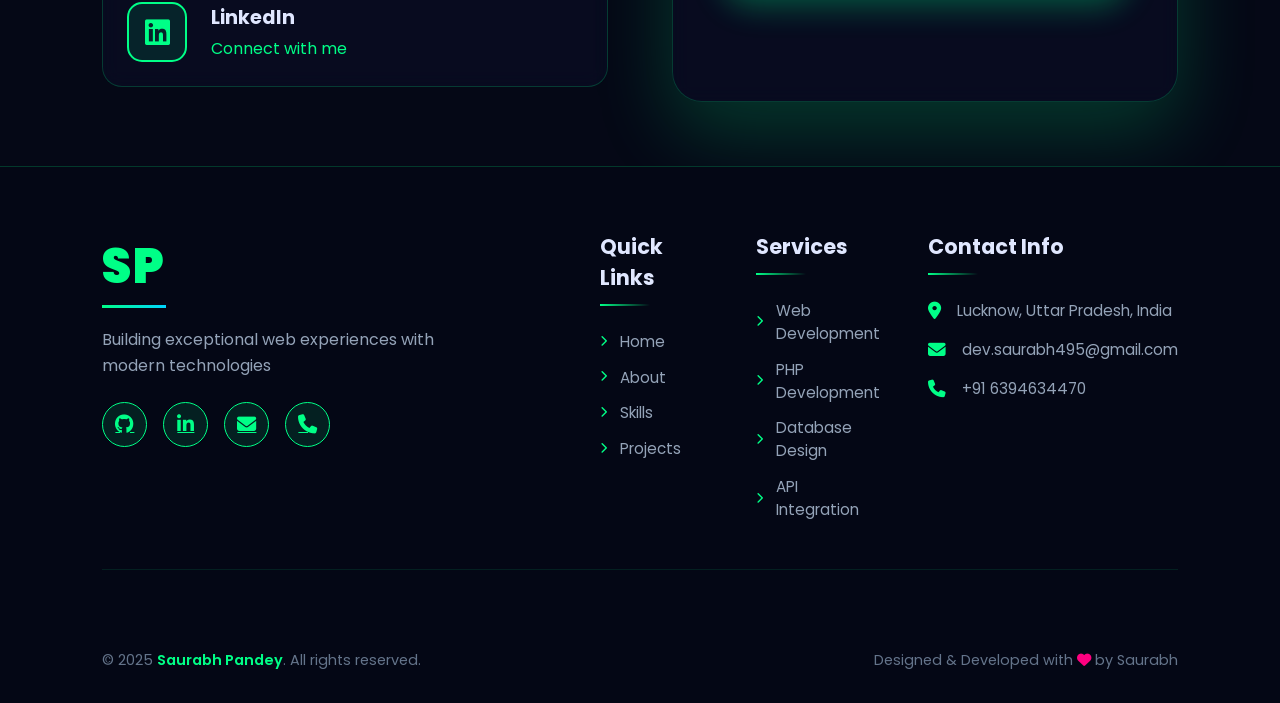
==== commit 8234cbbc: "push" ====
--- a/index.html
+++ b/index.html
@@ -3,12 +3,45 @@
   <head>
     <meta charset="UTF-8" />
     <meta name="viewport" content="width=device-width, initial-scale=1.0" />
-    <title>Saurabh Pandey - PHP Full Stack Developer</title>
+    <title>Saurabh Pandey - PHP Full Stack Developer | Web Developer in Lucknow</title>
+    <meta name="title" content="Saurabh Pandey - PHP Full Stack Developer | Web Developer in Lucknow">
+    <meta name="description" content="Expert PHP Full Stack Developer from Lucknow specializing in secure, scalable web applications. Proficient in PHP, MySQL, JavaScript, Bootstrap. Available for freelance projects.">
+    <meta name="keywords" content="PHP developer, Full Stack Developer, Web Developer Lucknow, PHP MySQL developer, JavaScript developer, Bootstrap developer, Freelance web developer, Saurabh Pandey developer, saurabh-495 , saurabh pandey , DigiCoders Technologies">
+    <meta name="author" content="Saurabh Pandey">
+    <meta name="robots" content="index, follow">
+    <meta name="language" content="English">
+    <meta name="revisit-after" content="7 days">
+    <link rel="canonical" href="https://saurabh-495.netlify.app">
+    
+    <!-- Open Graph / Facebook -->
+    <meta property="og:type" content="website">
+    <meta property="og:url" content="https://saurabh-495.netlify.app">
+    <meta property="og:title" content="Saurabh Pandey - PHP Full Stack Developer">
+    <meta property="og:description" content="Expert PHP Full Stack Developer from Lucknow specializing in secure, scalable web applications. Proficient in PHP, MySQL, JavaScript, Bootstrap.">
+    <meta property="og:image" content="https://saurabh-495.netlify.appimages/og-image.jpg">
+    <meta property="og:site_name" content="Saurabh Pandey Portfolio">
+    <meta property="og:locale" content="en_US">
+    
+    <!-- Twitter -->
+    <meta property="twitter:card" content="summary_large_image">
+    <meta property="twitter:url" content="https://saurabh-495.netlify.app">
+    <meta property="twitter:title" content="Saurabh Pandey - PHP Full Stack Developer">
+    <meta property="twitter:description" content="Expert PHP Full Stack Developer from Lucknow specializing in secure, scalable web applications.">
+    <meta property="twitter:image" content="https://saurabh-495.netlify.appimages/twitter-image.jpg">
+    <meta name="twitter:creator" content="@yourtwitterhandle">
     <link
       rel="stylesheet"
       href="https://cdnjs.cloudflare.com/ajax/libs/font-awesome/6.4.0/css/all.min.css"
     />
     <link rel="stylesheet" href="style.css" />
+    <style>
+.minimal-logo {
+  transition: transform 0.3s;
+}
+.minimal-logo:hover {
+  transform: scale(1.1) rotate(5deg);
+}
+</style>
   </head>
   <body>
     <div class="preloader">
@@ -25,7 +58,24 @@
     <div class="stars" id="stars"></div>
 
     <nav>
-      <div class="logo">SP</div>
+      <div class="logo">
+        <svg class="minimal-logo" width="60" height="60" viewBox="0 0 60 60" xmlns="http://www.w3.org/2000/svg">
+  <defs>
+    <linearGradient id="minGrad">
+      <stop offset="0%" stop-color="#00ff87"/>
+      <stop offset="100%" stop-color="#00d4ff"/>
+    </linearGradient>
+  </defs>
+  
+  <circle cx="30" cy="30" r="28" fill="rgba(10, 14, 39, 0.95)" stroke="url(#minGrad)" stroke-width="2"/>
+  
+  <text x="30" y="40" font-family="Poppins, sans-serif" font-size="24" font-weight="900" fill="url(#minGrad)" text-anchor="middle">
+    SP
+  </text>
+</svg>
+
+
+      </div>
       <div class="menu-toggle" id="menuToggle">
         <span></span>
         <span></span>
@@ -1334,5 +1384,113 @@
     </footer>
 
     <script src="./script.js"></script>
+    <!-- JSON-LD Structured Data -->
+<script type="application/ld+json">
+{
+  "@context": "https://schema.org",
+  "@type": "Person",
+  "name": "Saurabh Pandey",
+  "url": "https://saurabh-495.netlify.app",
+  "image": "https://saurabh-495.netlify.app/images/sp.JPG",
+  "jobTitle": "PHP Full Stack Developer",
+  "worksFor": {
+    "@type": "Organization",
+    "name": "DigiCoders Technologies Pvt. Ltd."
+  },
+  "alumniOf": {
+    "@type": "EducationalOrganization",
+    "name": "Government Polytechnic, Adampur Tarabganj Gonda"
+  },
+  "address": {
+    "@type": "PostalAddress",
+    "addressLocality": "Lucknow",
+    "addressRegion": "Uttar Pradesh",
+    "addressCountry": "India"
+  },
+  "email": "dev.saurabh495@gmail.com",
+  "telephone": "+916394634470",
+  "sameAs": [
+    "https://linkedin.com/in/saurabh-pandey-179695296",
+    "https://github.com/dev-saurabh49"
+  ],
+  "knowsAbout": [
+    "PHP Development",
+    "Full Stack Development",
+    "MySQL Database",
+    "JavaScript",
+    "Bootstrap Framework",
+    "Web Development",
+    "API Integration",
+    "Git Version Control"
+  ],
+  "award": [
+    "Coding King Award - DigiCoders Technologies",
+    "Intern of the Month",
+    "Coders War 2.0 Winner"
+  ]
+}
+</script>
+
+<script type="application/ld+json">
+{
+  "@context": "https://schema.org",
+  "@type": "WebSite",
+  "name": "Saurabh Pandey Portfolio",
+  "url": "https://saurabh-495.netlify.app",
+  "description": "Portfolio website of Saurabh Pandey - PHP Full Stack Developer",
+  "author": {
+    "@type": "Person",
+    "name": "Saurabh Pandey"
+  },
+  "potentialAction": {
+    "@type": "SearchAction",
+    "target": "https://saurabh-495.netlify.app/#search={search_term_string}",
+    "query-input": "required name=search_term_string"
+  }
+}
+</script>
+
+<script type="application/ld+json">
+{
+  "@context": "https://schema.org",
+  "@type": "ProfessionalService",
+  "name": "Saurabh Pandey - Web Development Services",
+  "image": "https://saurabh-495.netlify.app/images/sp.JPG",
+  "description": "Professional PHP Full Stack Development services including web development, database design, and API integration",
+  "address": {
+    "@type": "PostalAddress",
+    "addressLocality": "Lucknow",
+    "addressRegion": "UP",
+    "addressCountry": "IN"
+  },
+  "geo": {
+    "@type": "GeoCoordinates",
+    "latitude": "26.8467",
+    "longitude": "80.9462"
+  },
+  "url": "https://saurabh-495.netlify.app",
+  "telephone": "+916394634470",
+  "email": "dev.saurabh495@gmail.com",
+  "priceRange": "$$",
+  "openingHoursSpecification": {
+    "@type": "OpeningHoursSpecification",
+    "dayOfWeek": [
+      "Monday",
+      "Tuesday",
+      "Wednesday",
+      "Thursday",
+      "Friday"
+    ],
+    "opens": "09:00",
+    "closes": "18:00"
+  },
+  "sameAs": [
+    "https://linkedin.com/in/saurabh-pandey-179695296",
+    "https://github.com/dev-saurabh49"
+  ]
+}
+</script>
   </body>
+  
 </html>
+
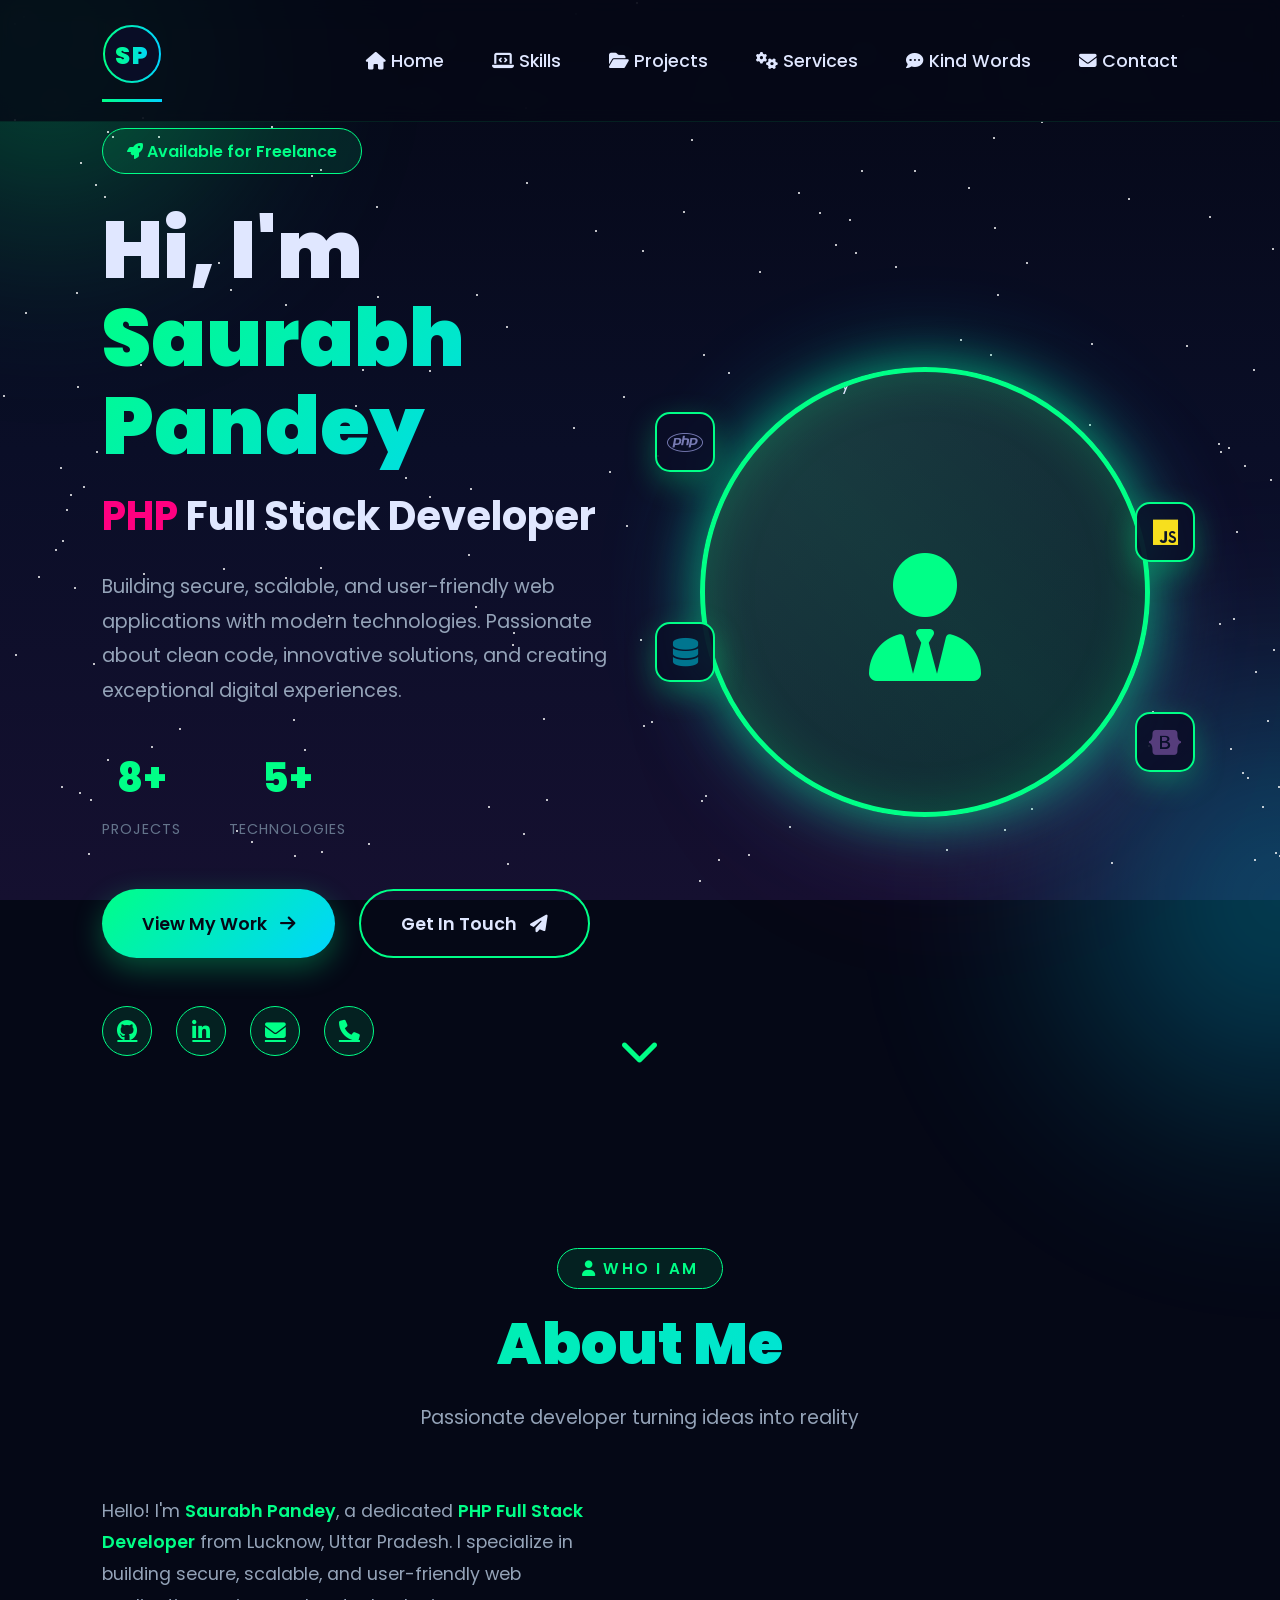
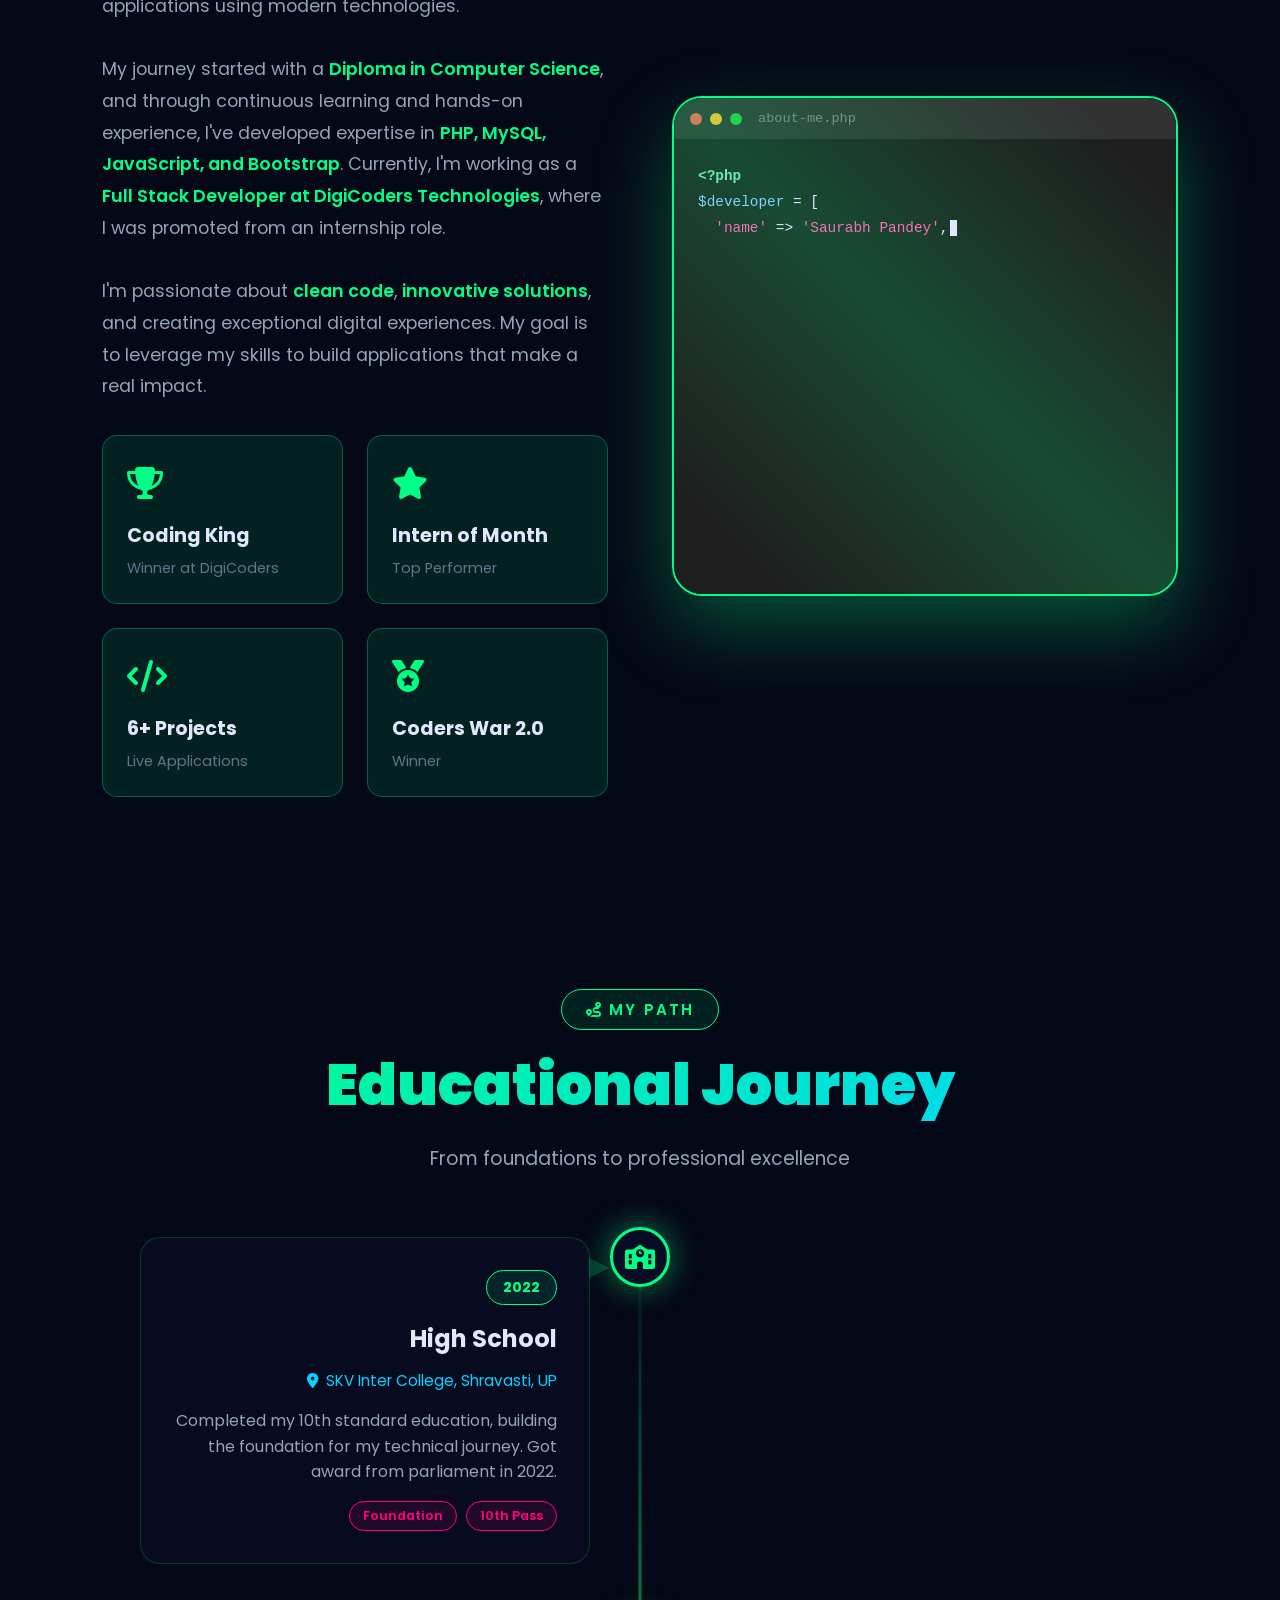
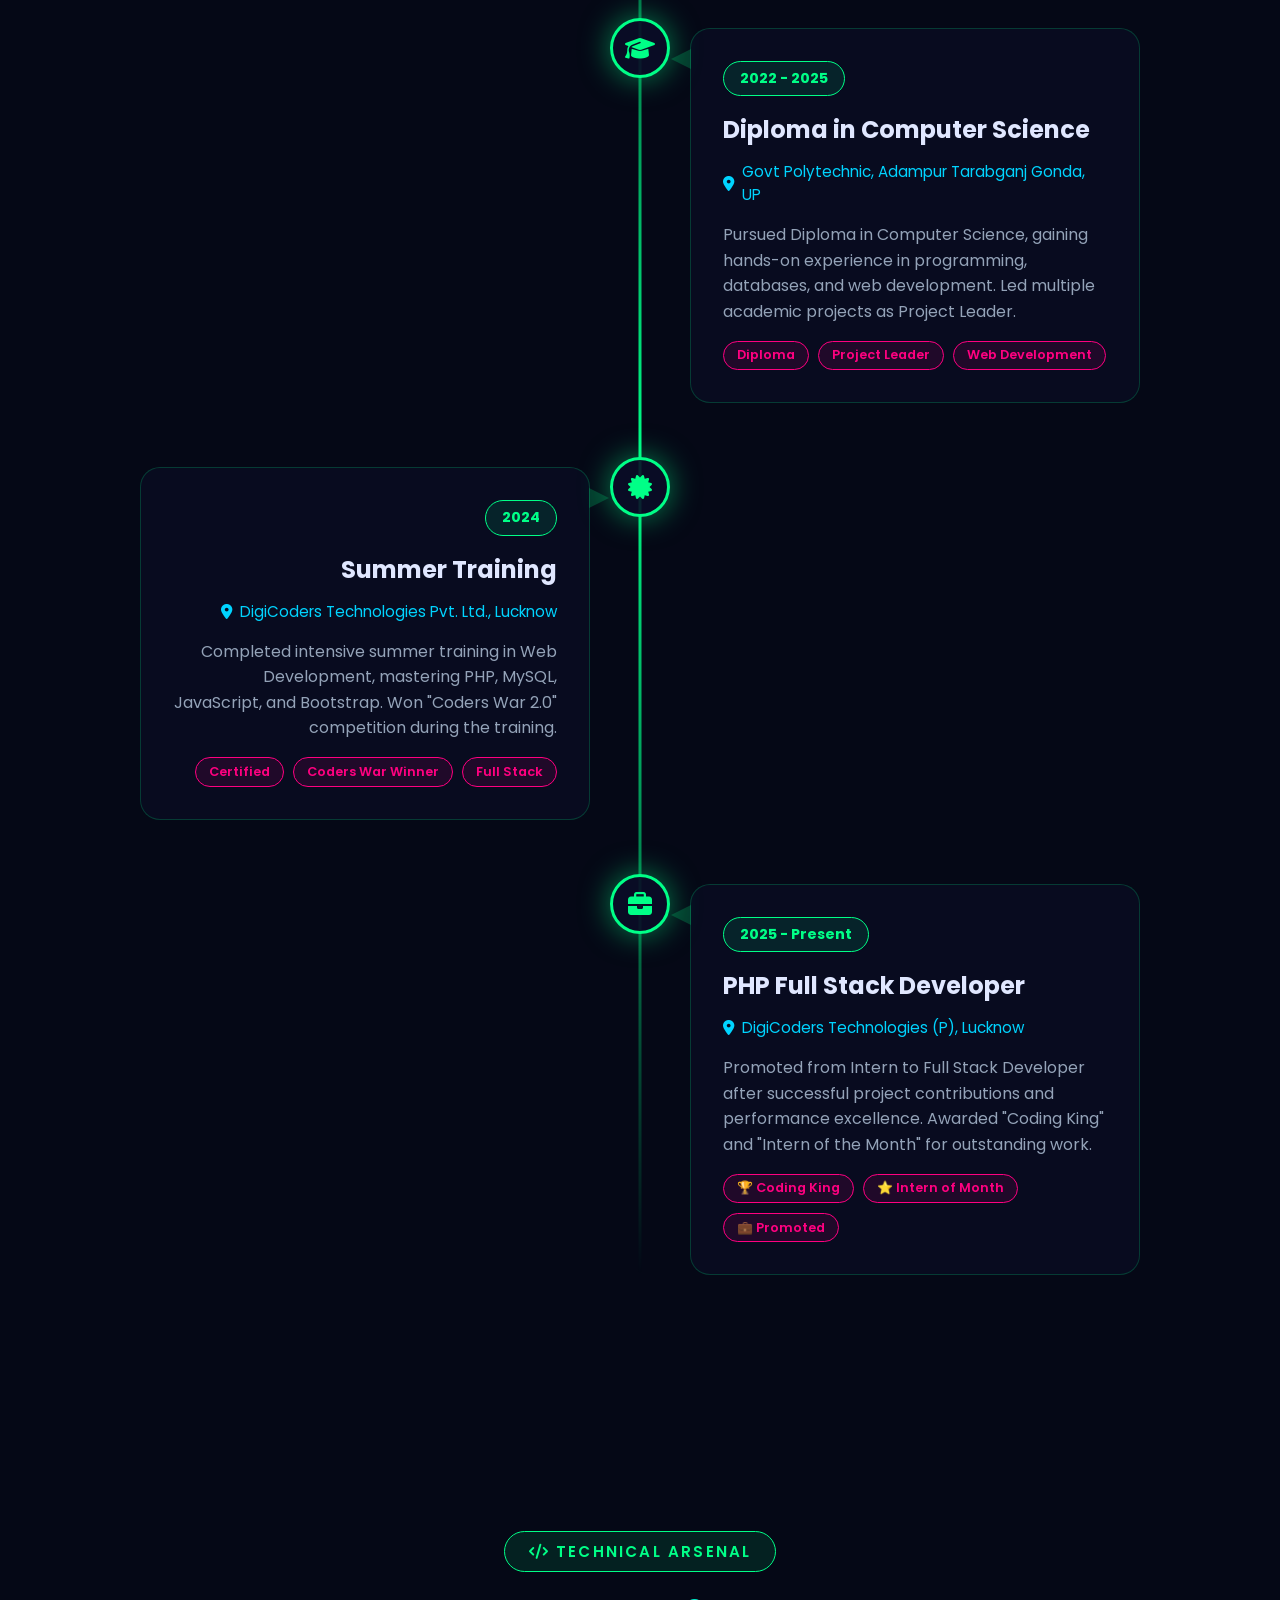
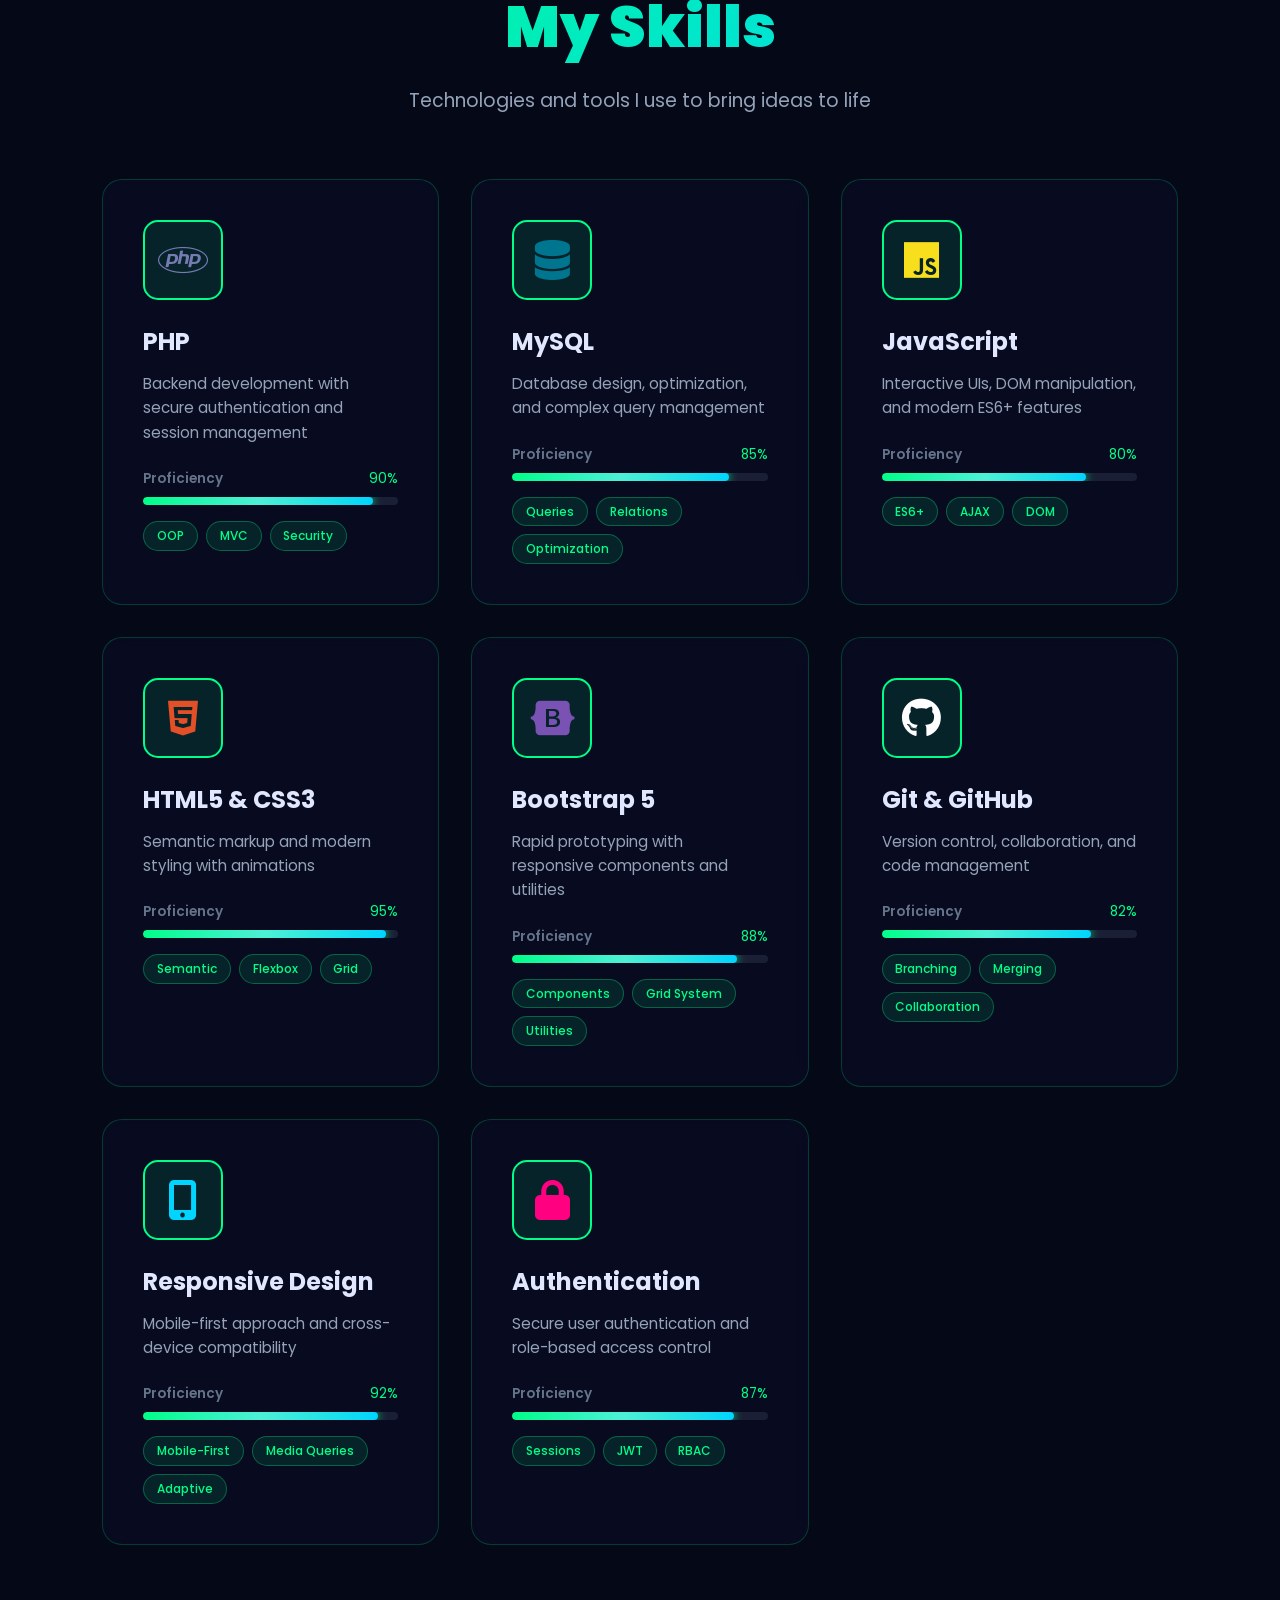
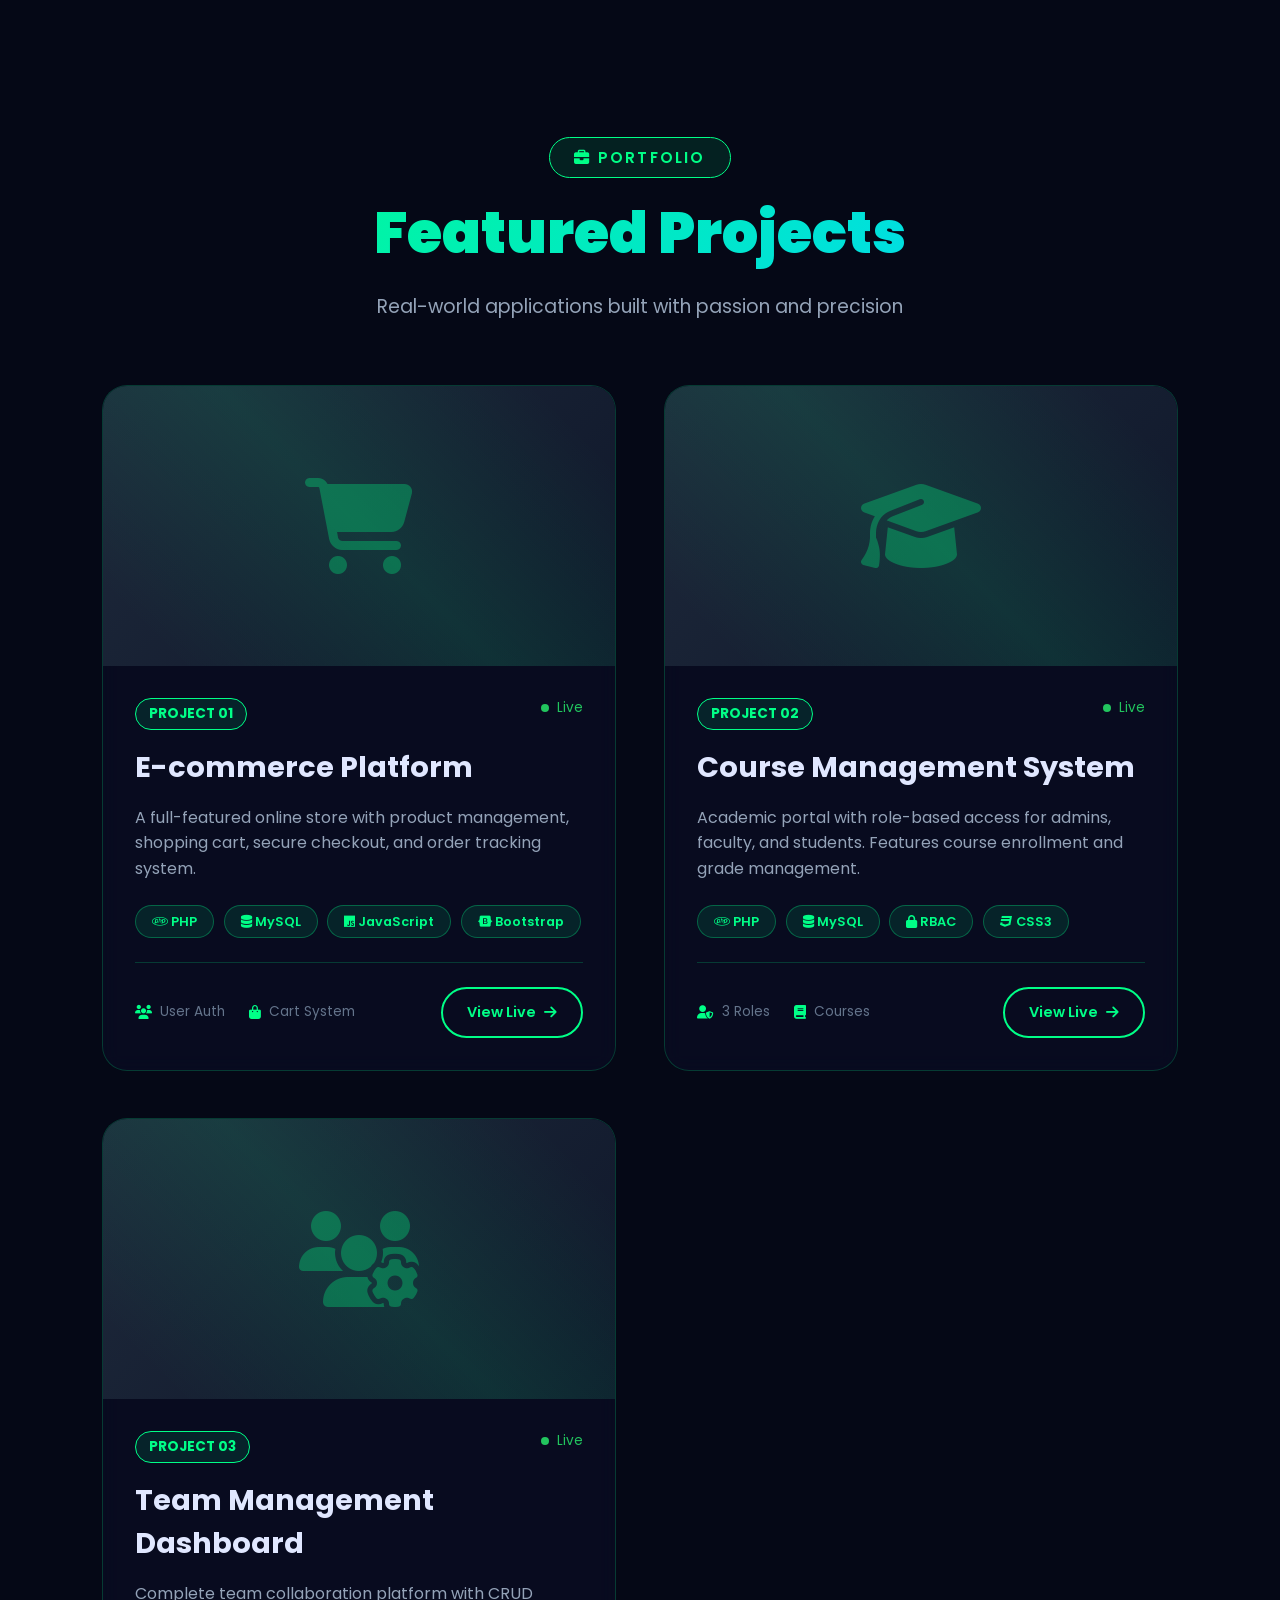
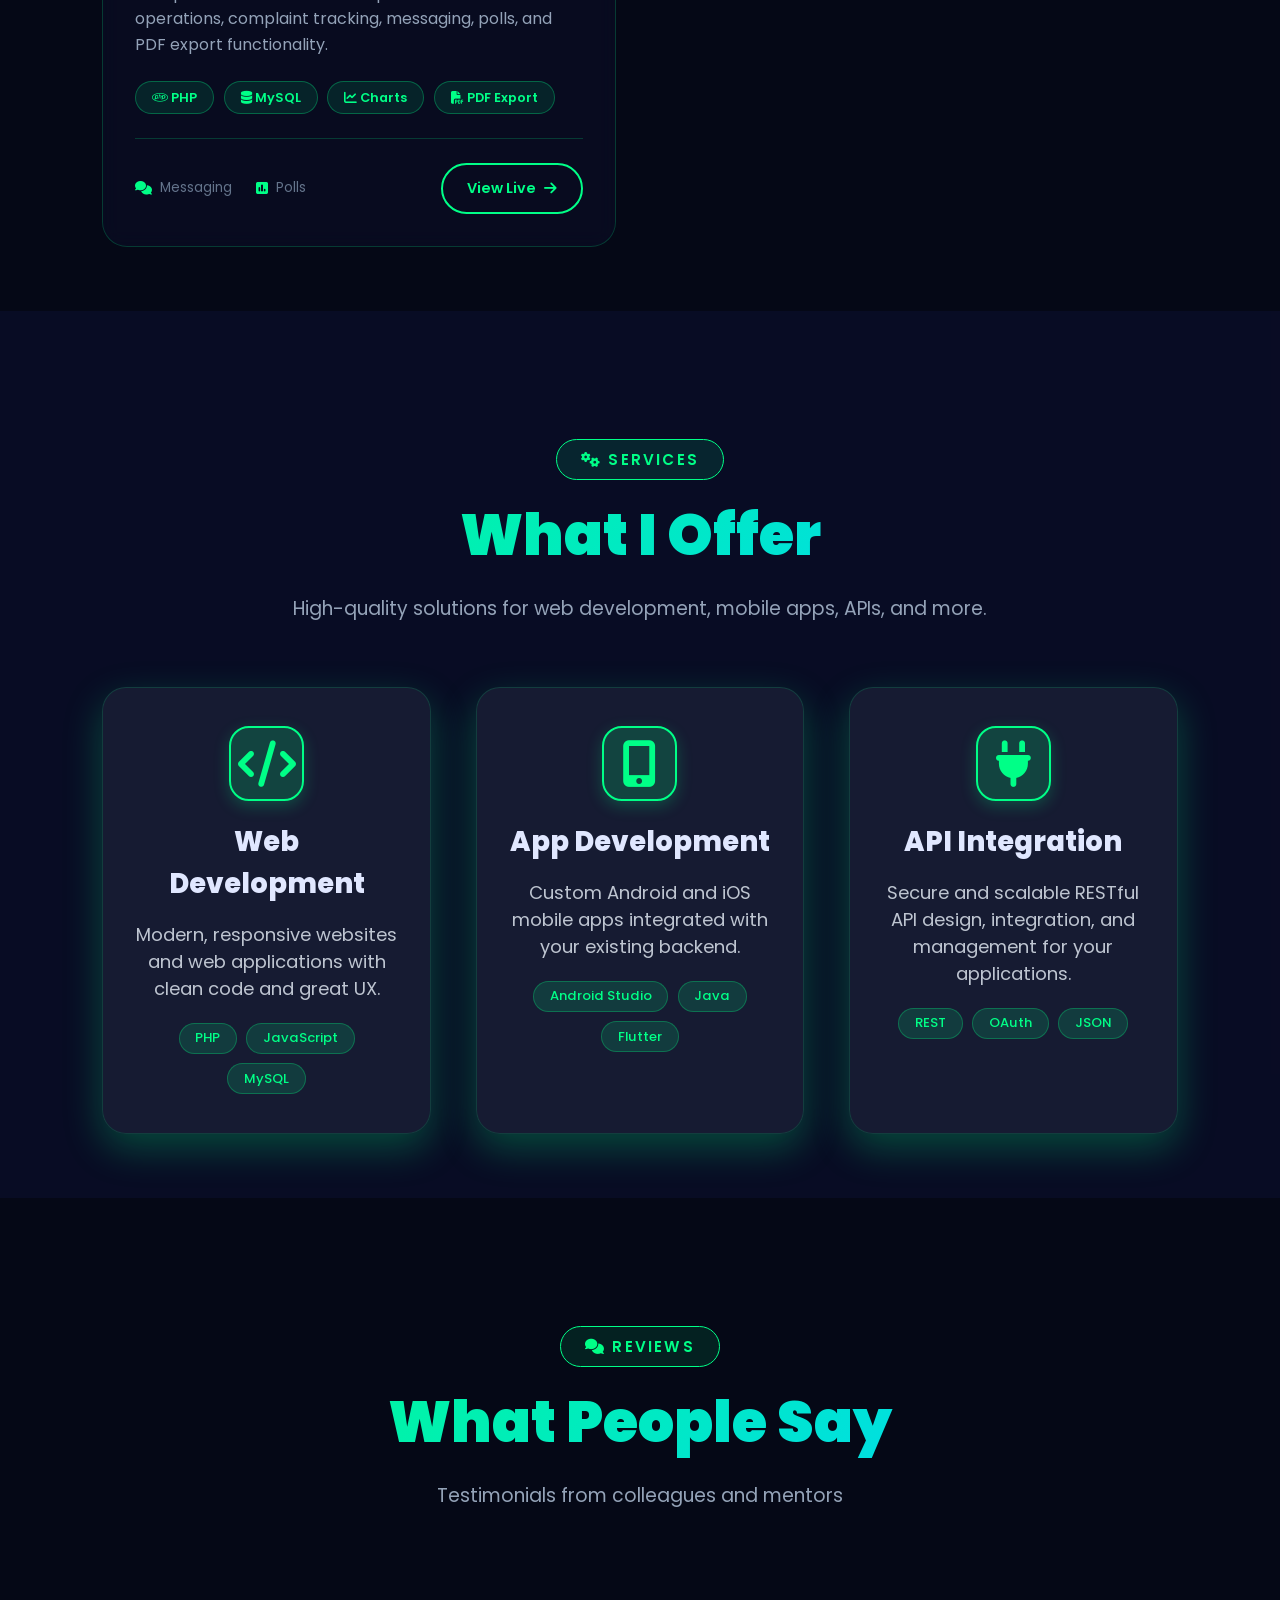
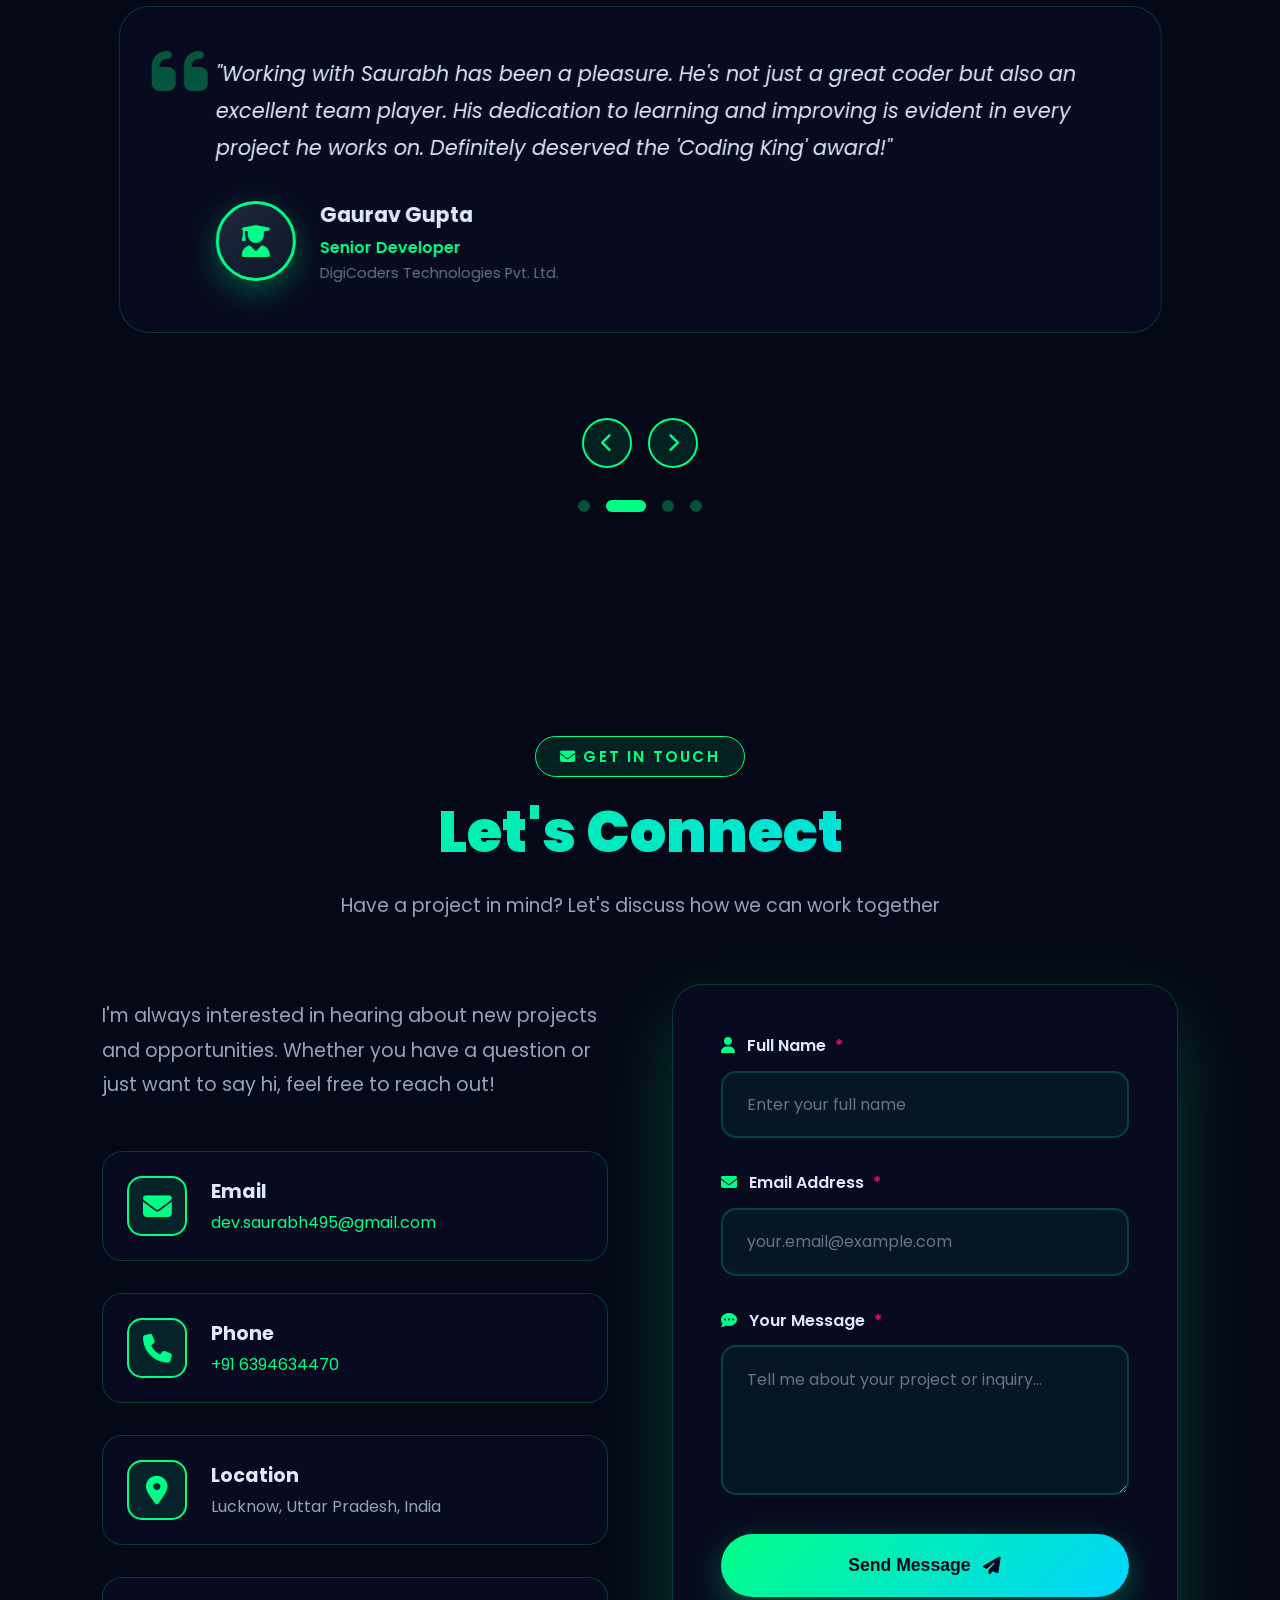
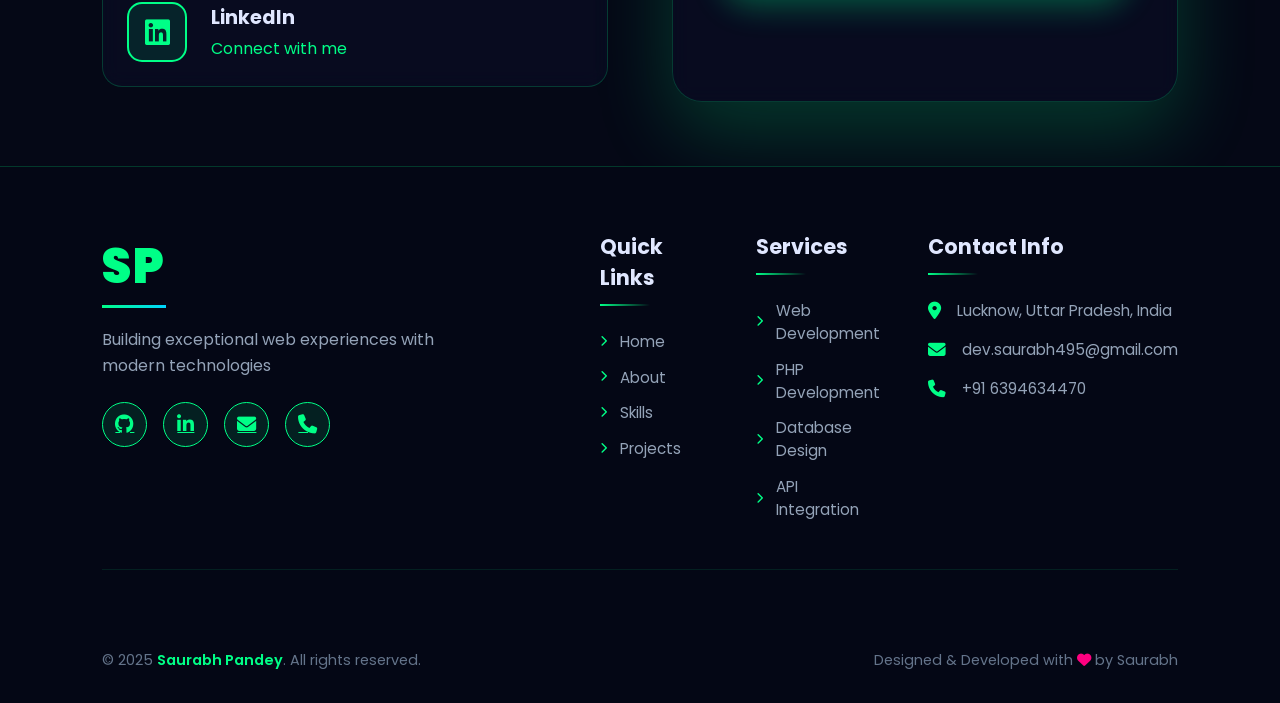
==== commit 81c22b9c: "push" ====
--- a/index.html
+++ b/index.html
@@ -12,6 +12,7 @@
     <meta name="language" content="English">
     <meta name="revisit-after" content="7 days">
     <link rel="canonical" href="https://saurabh-495.netlify.app">
+    <link rel="icon" href="images/sp.JPG">
     
     <!-- Open Graph / Facebook -->
     <meta property="og:type" content="website">
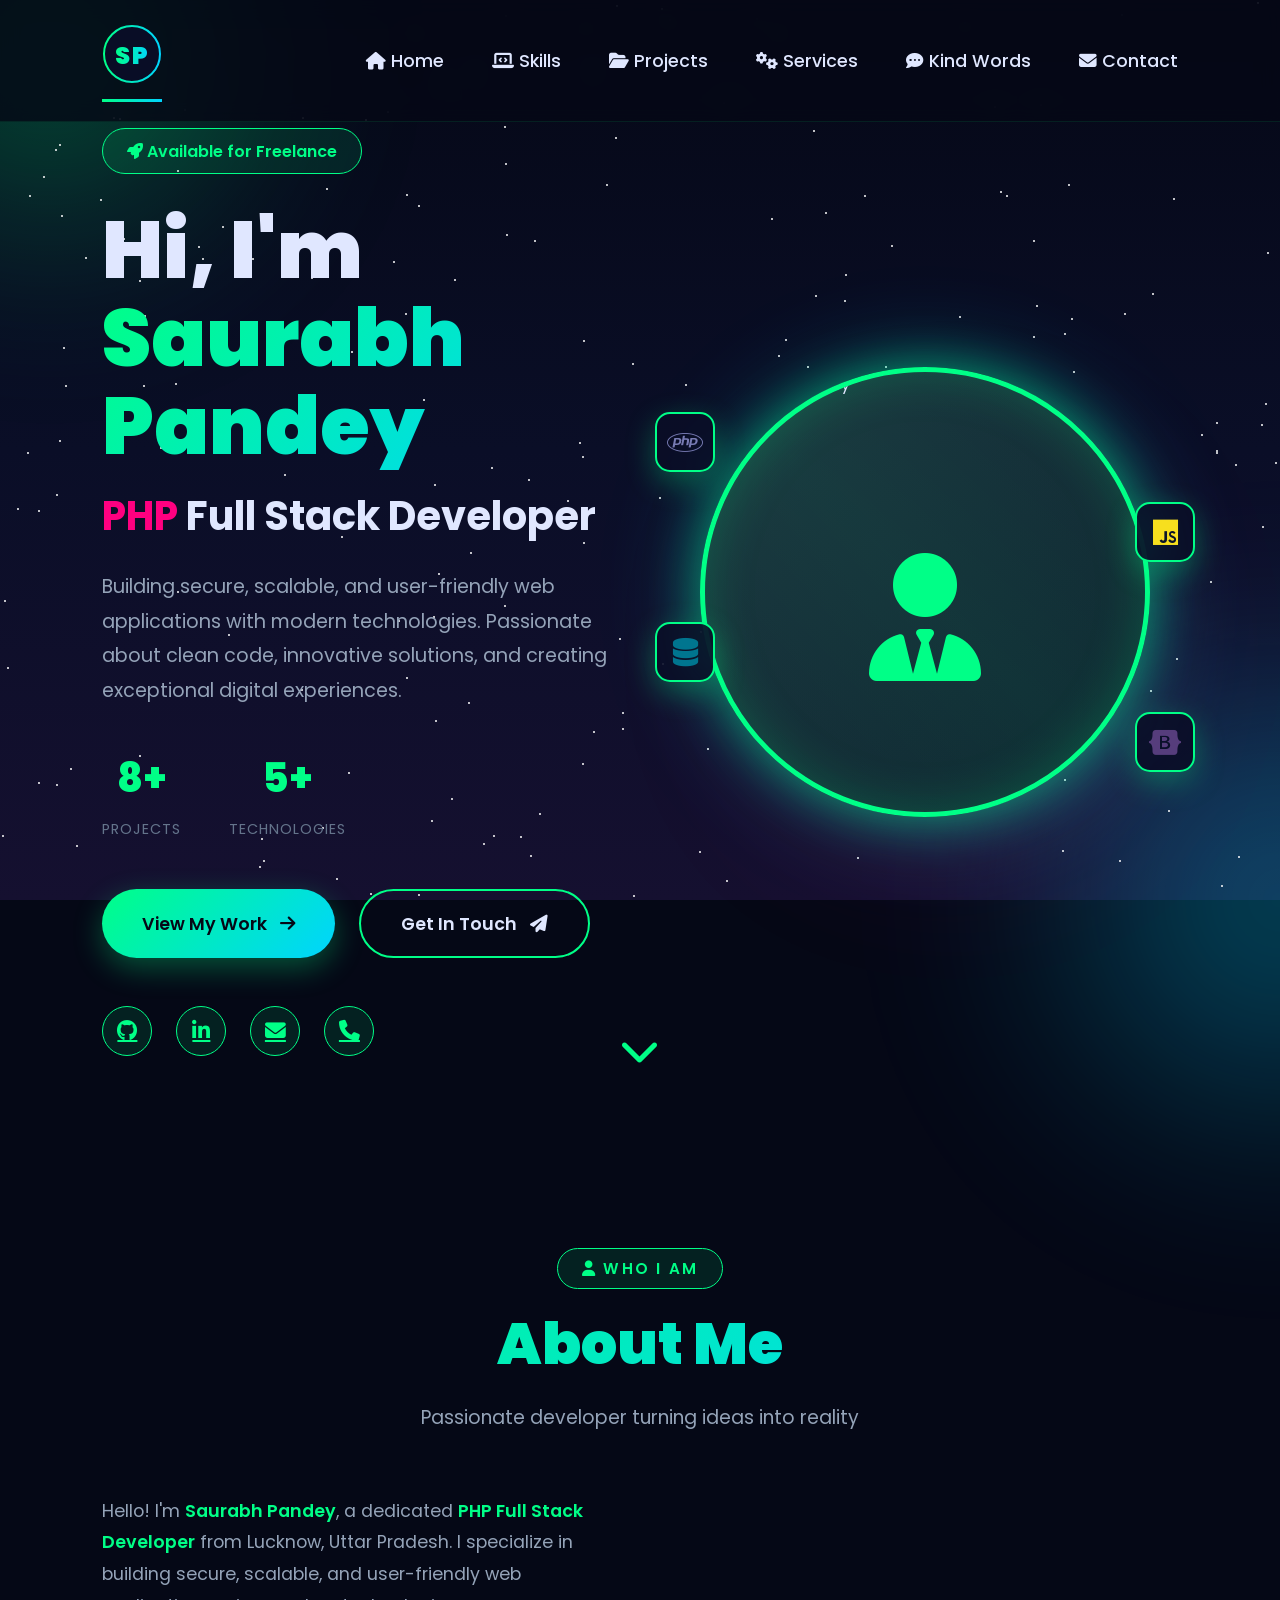
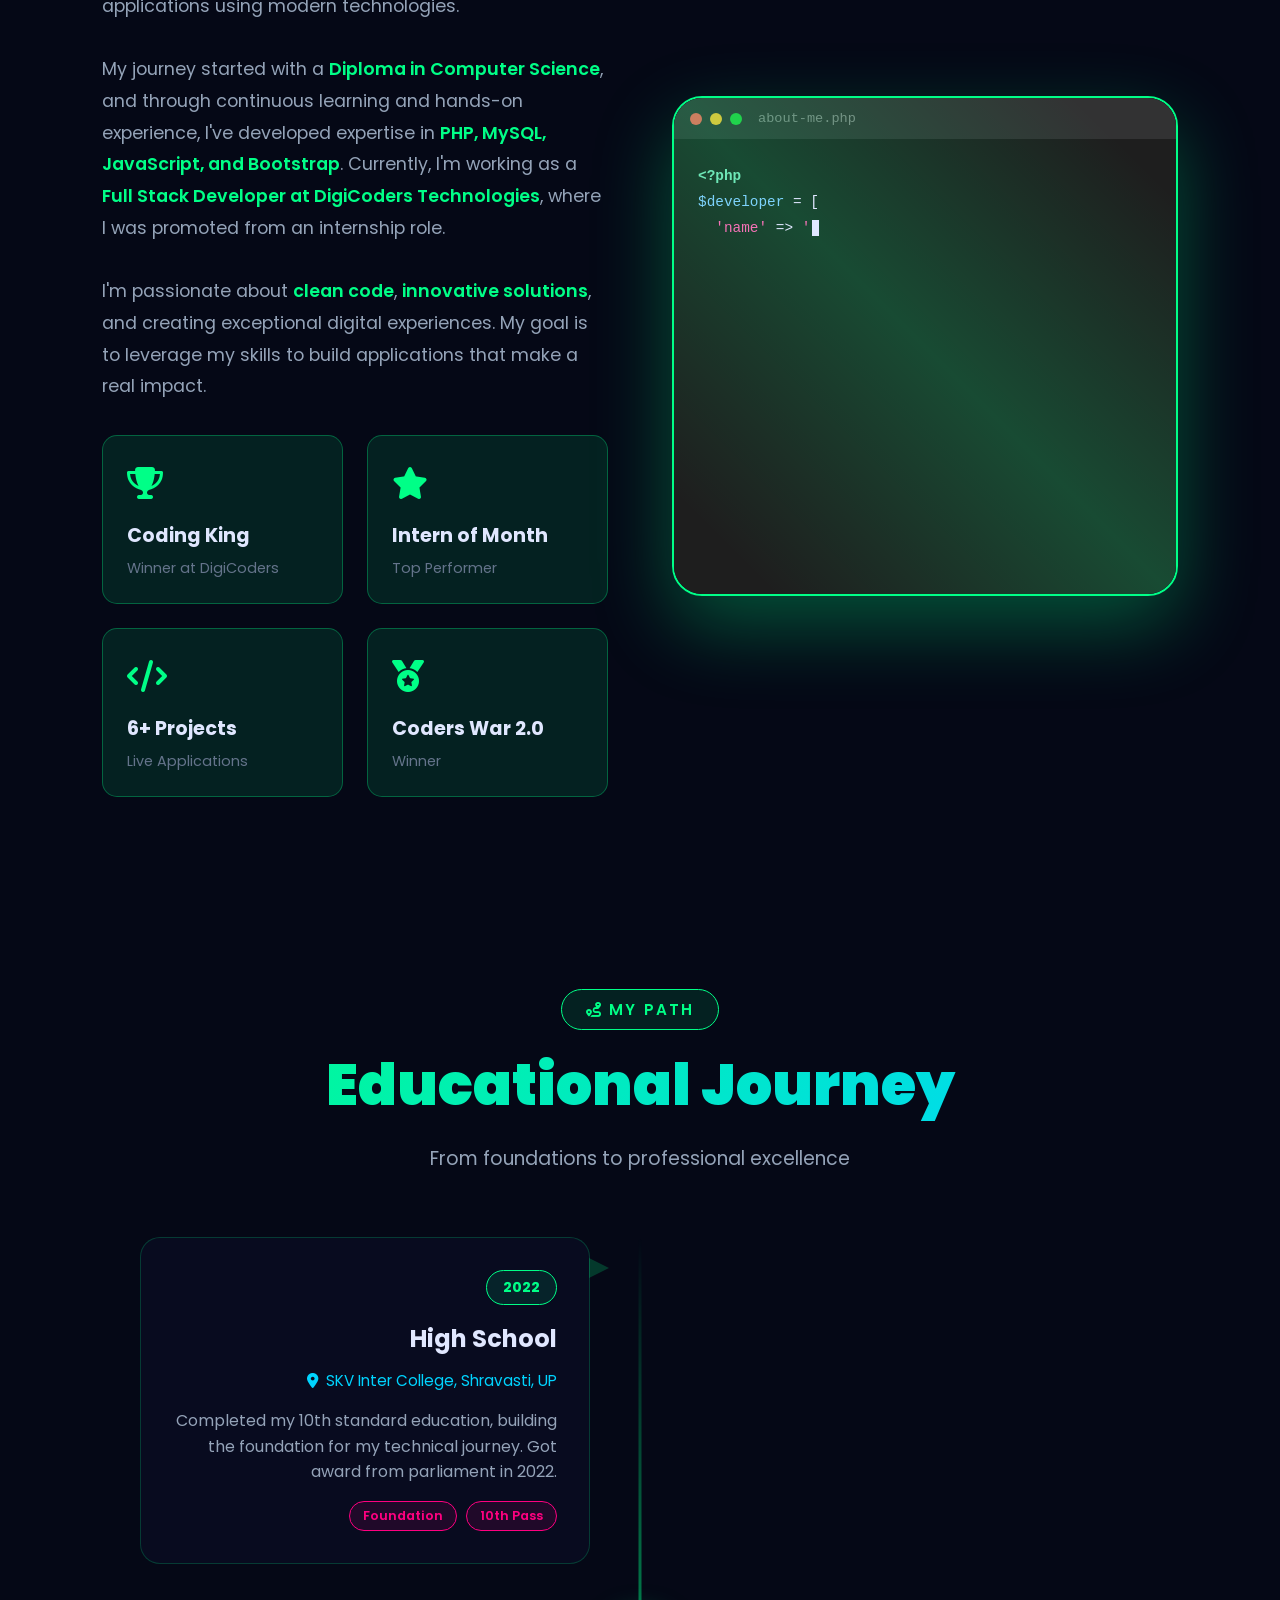
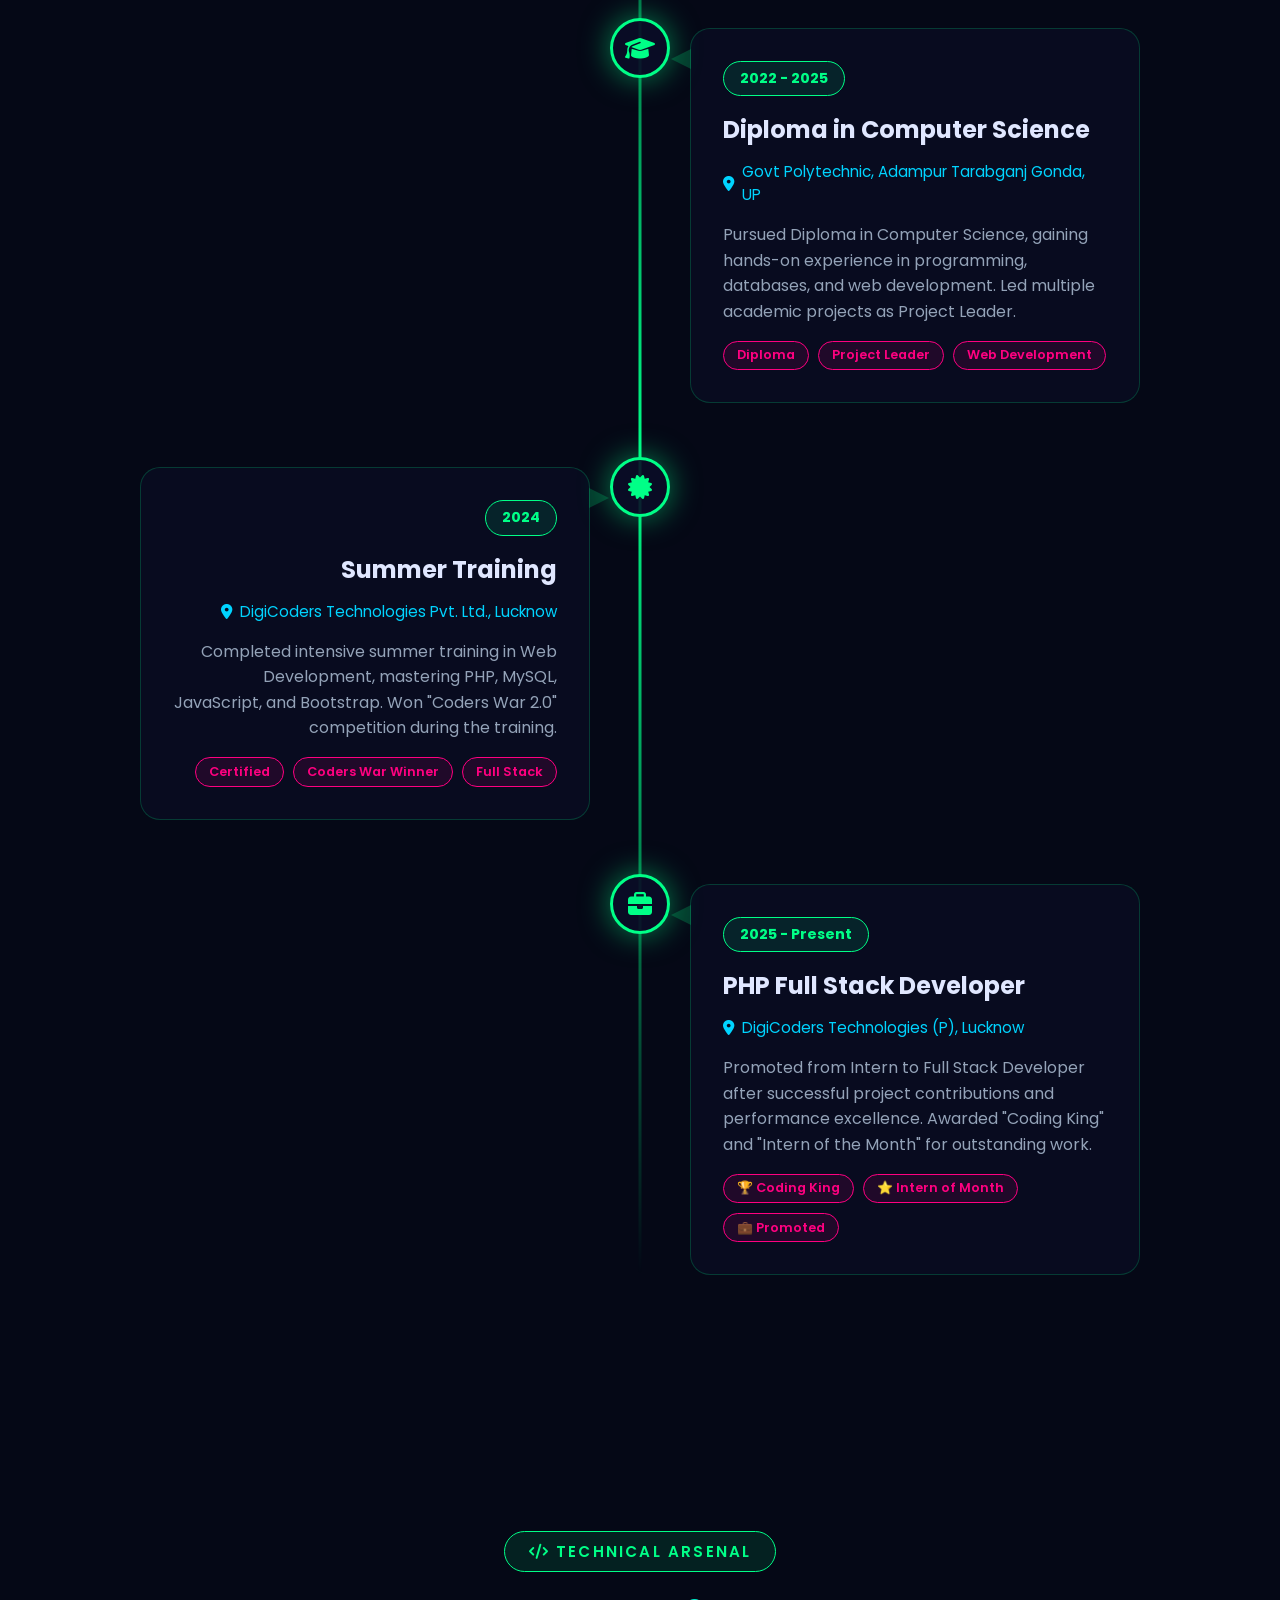
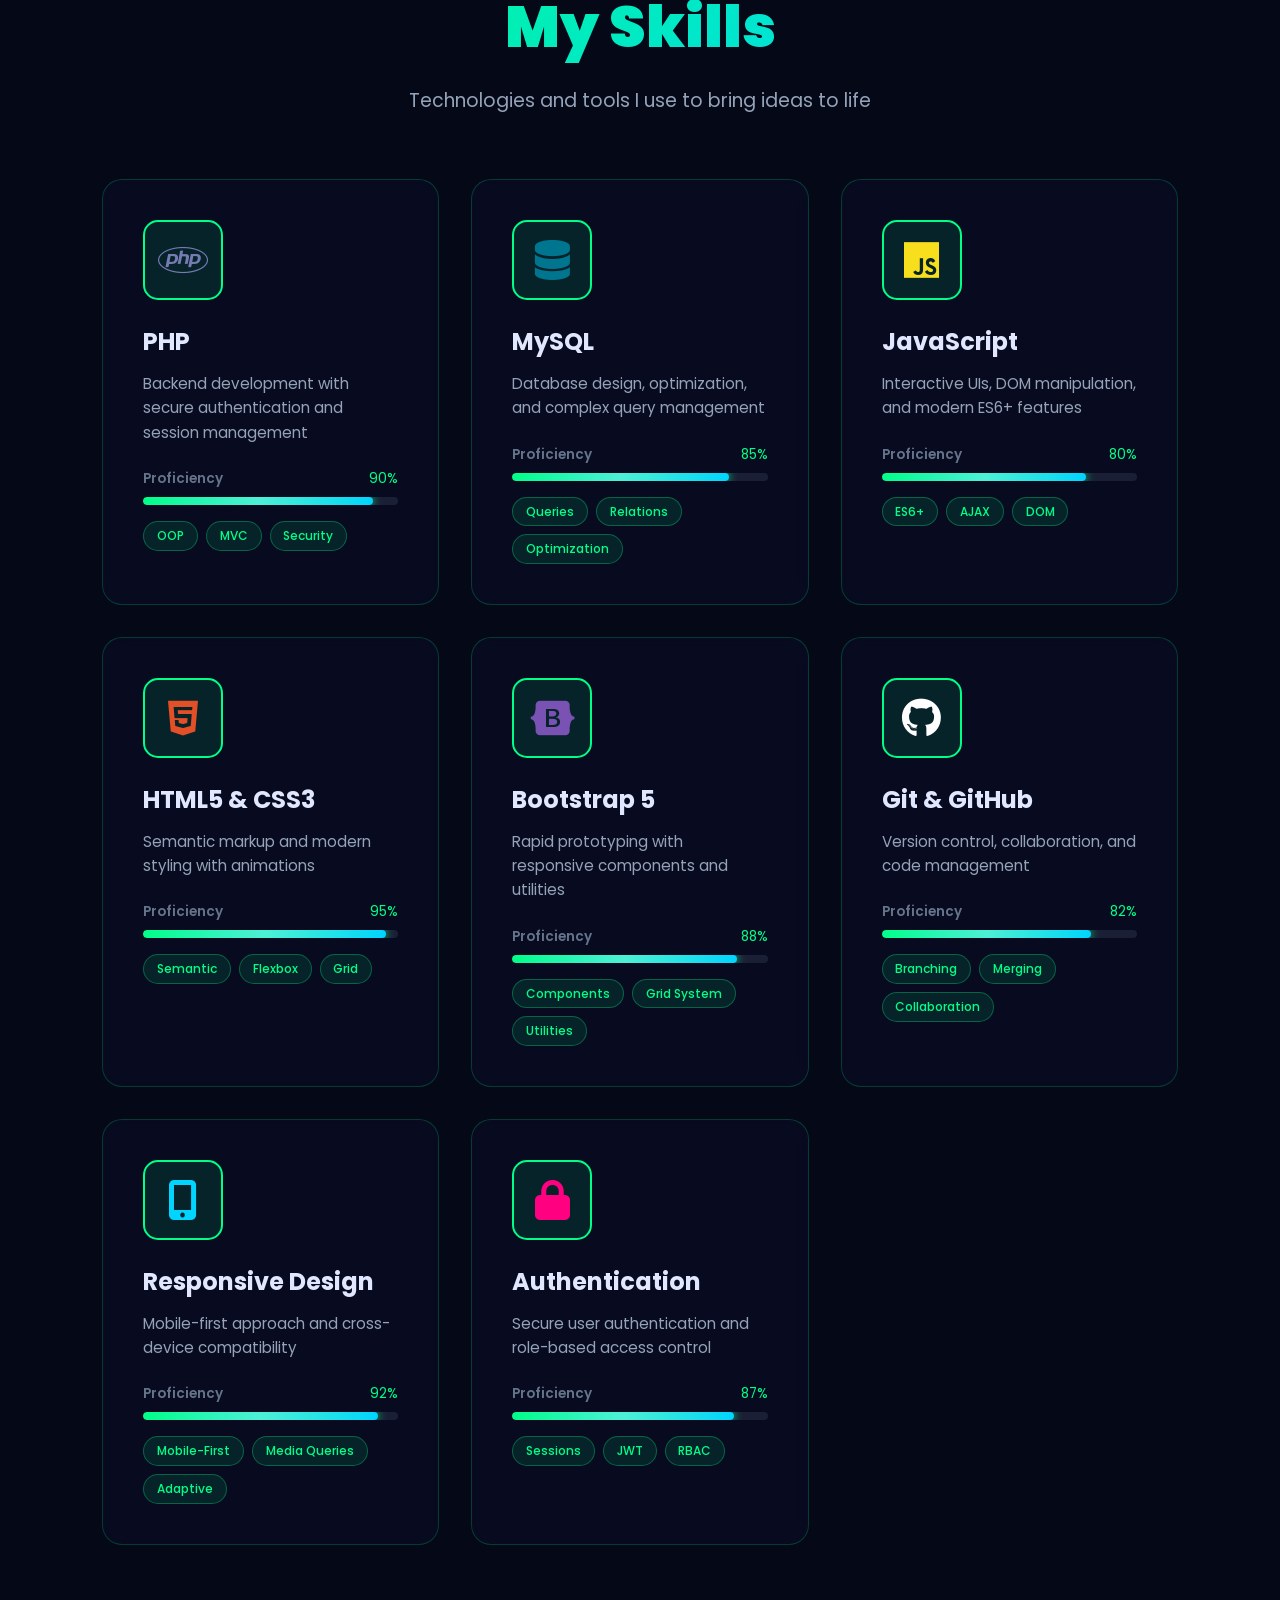
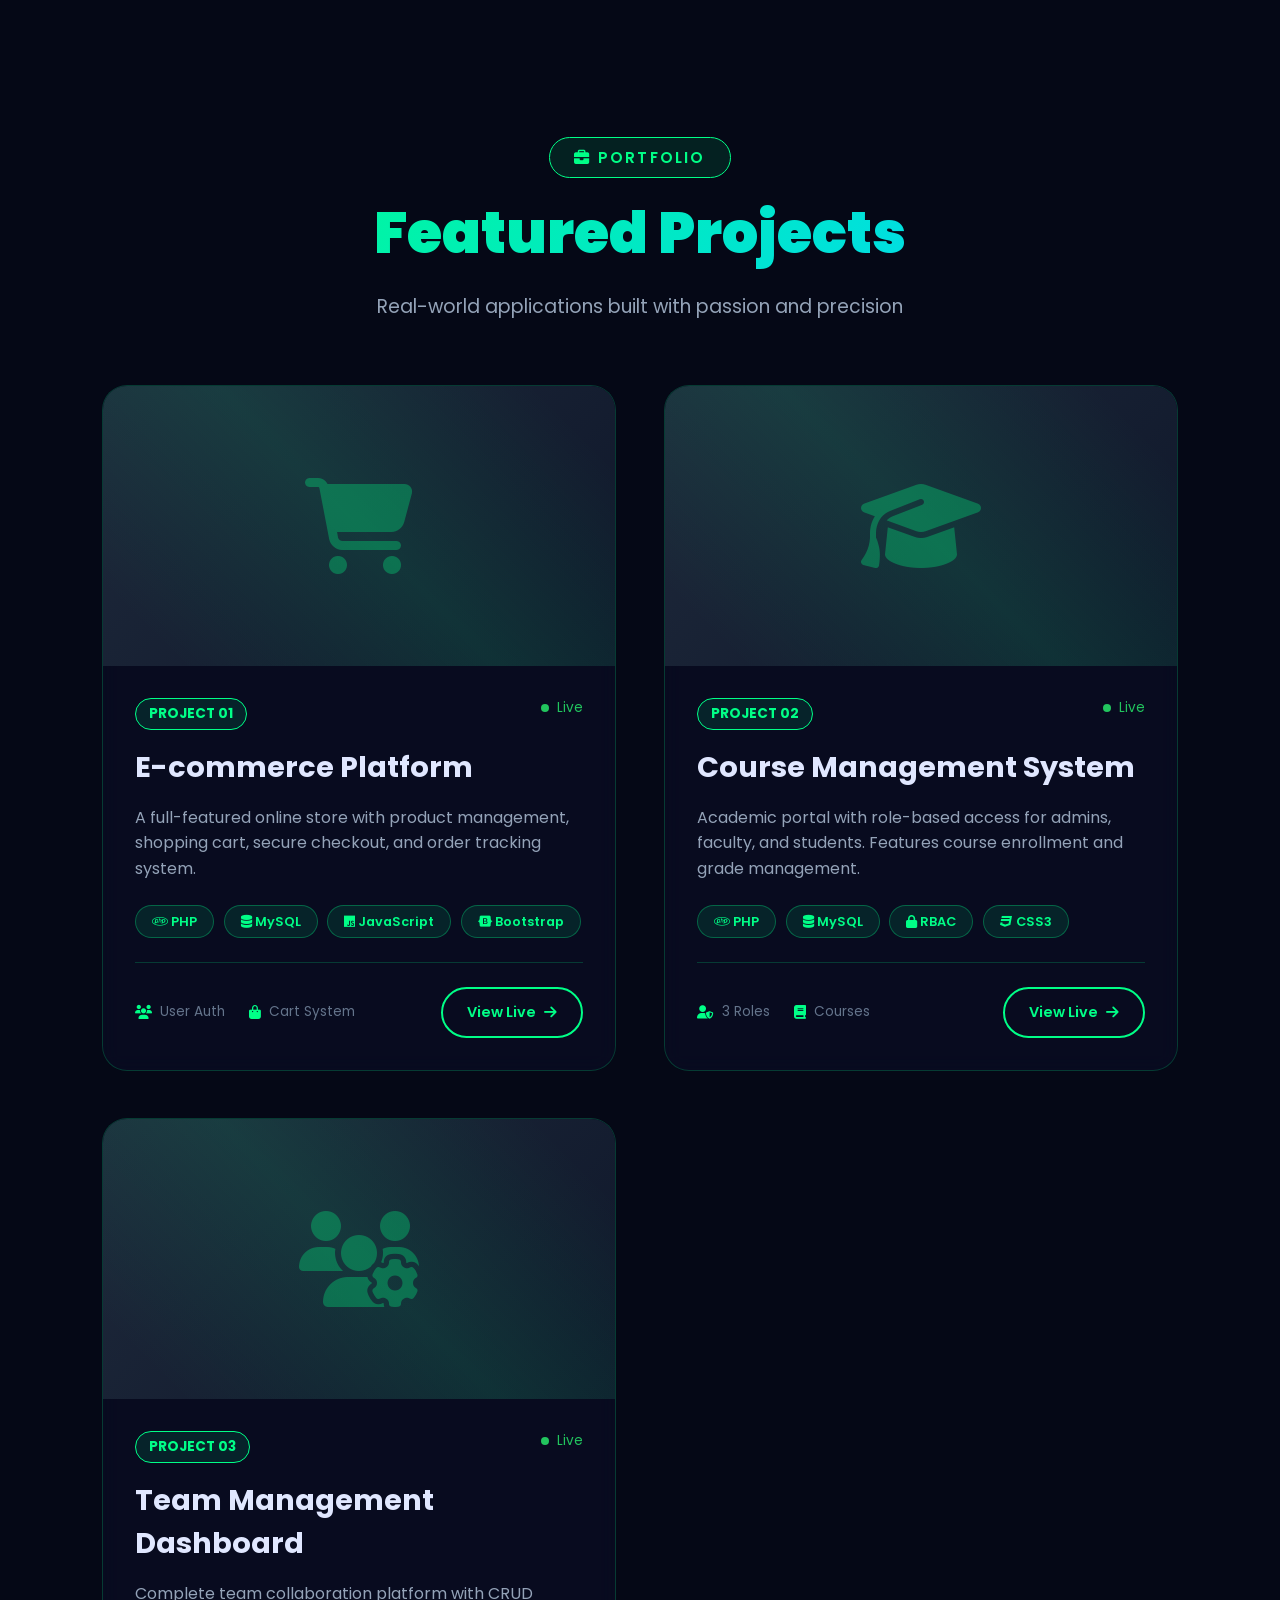
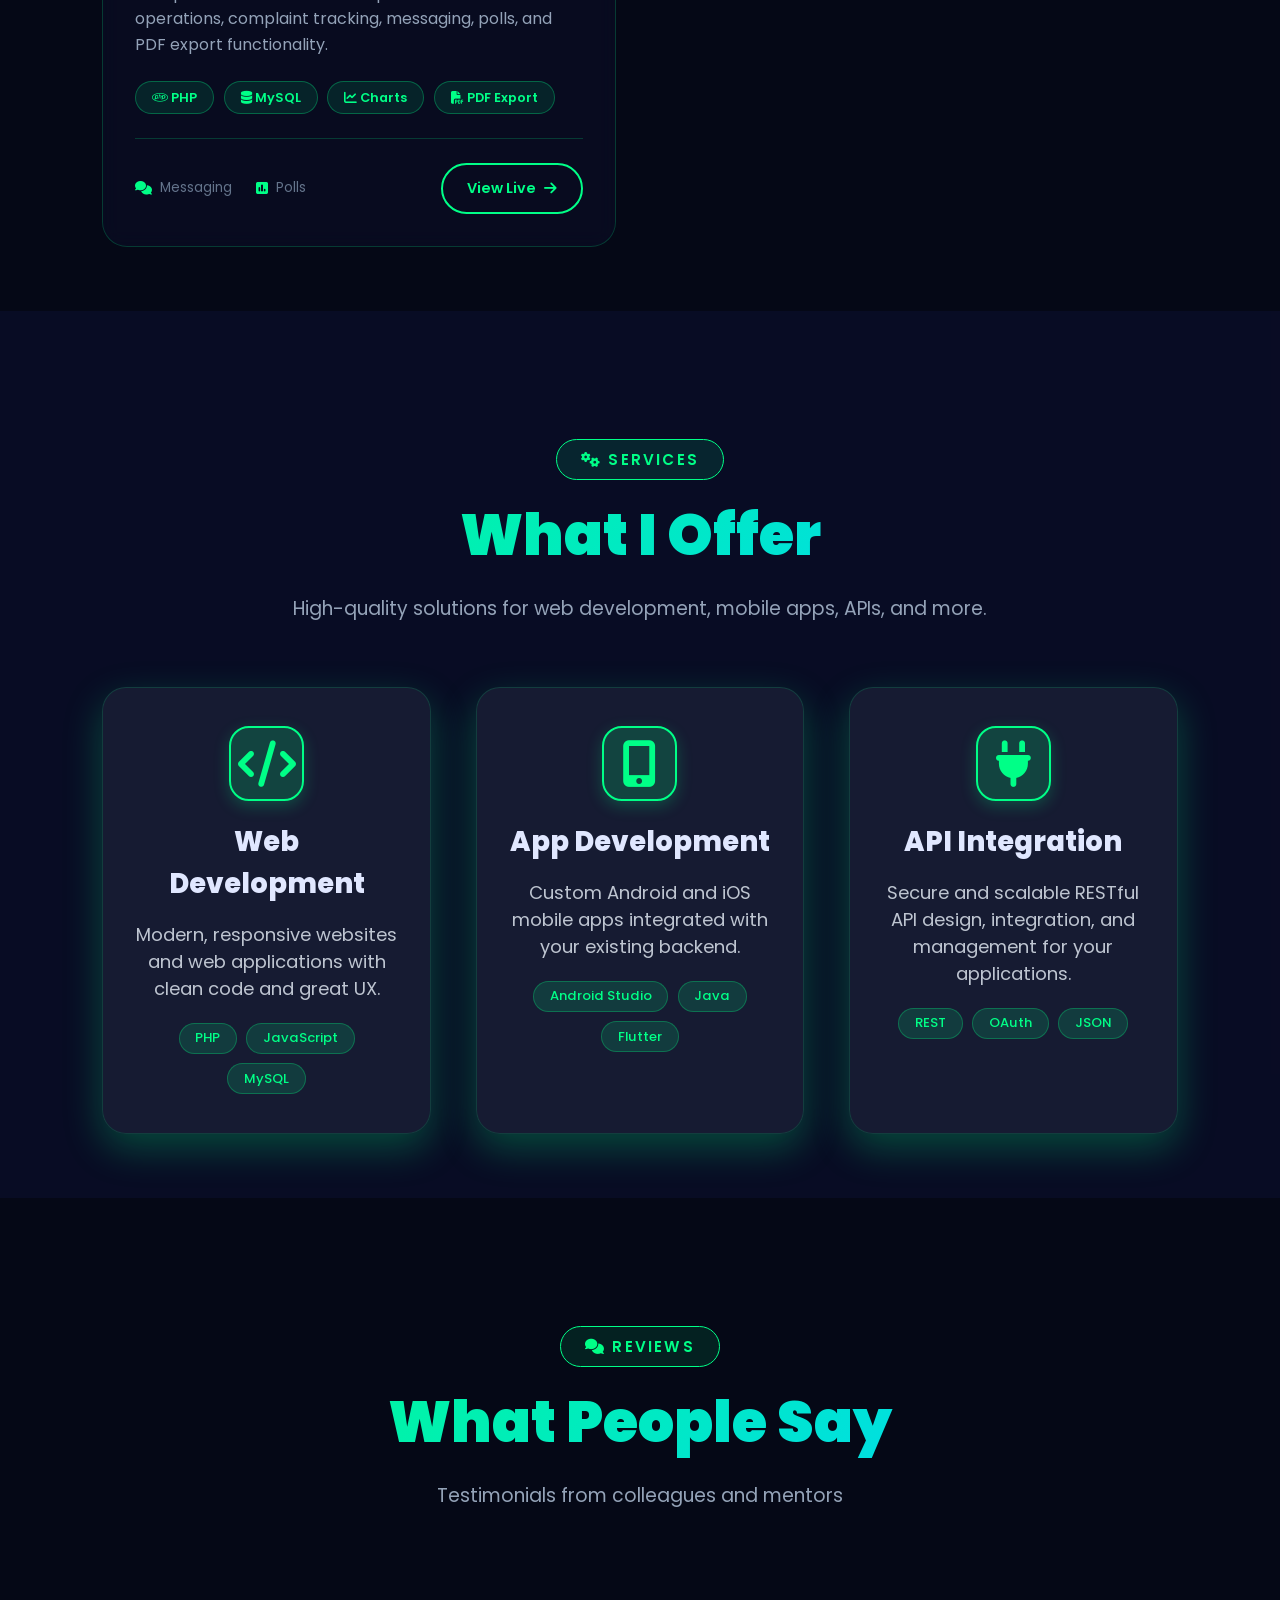
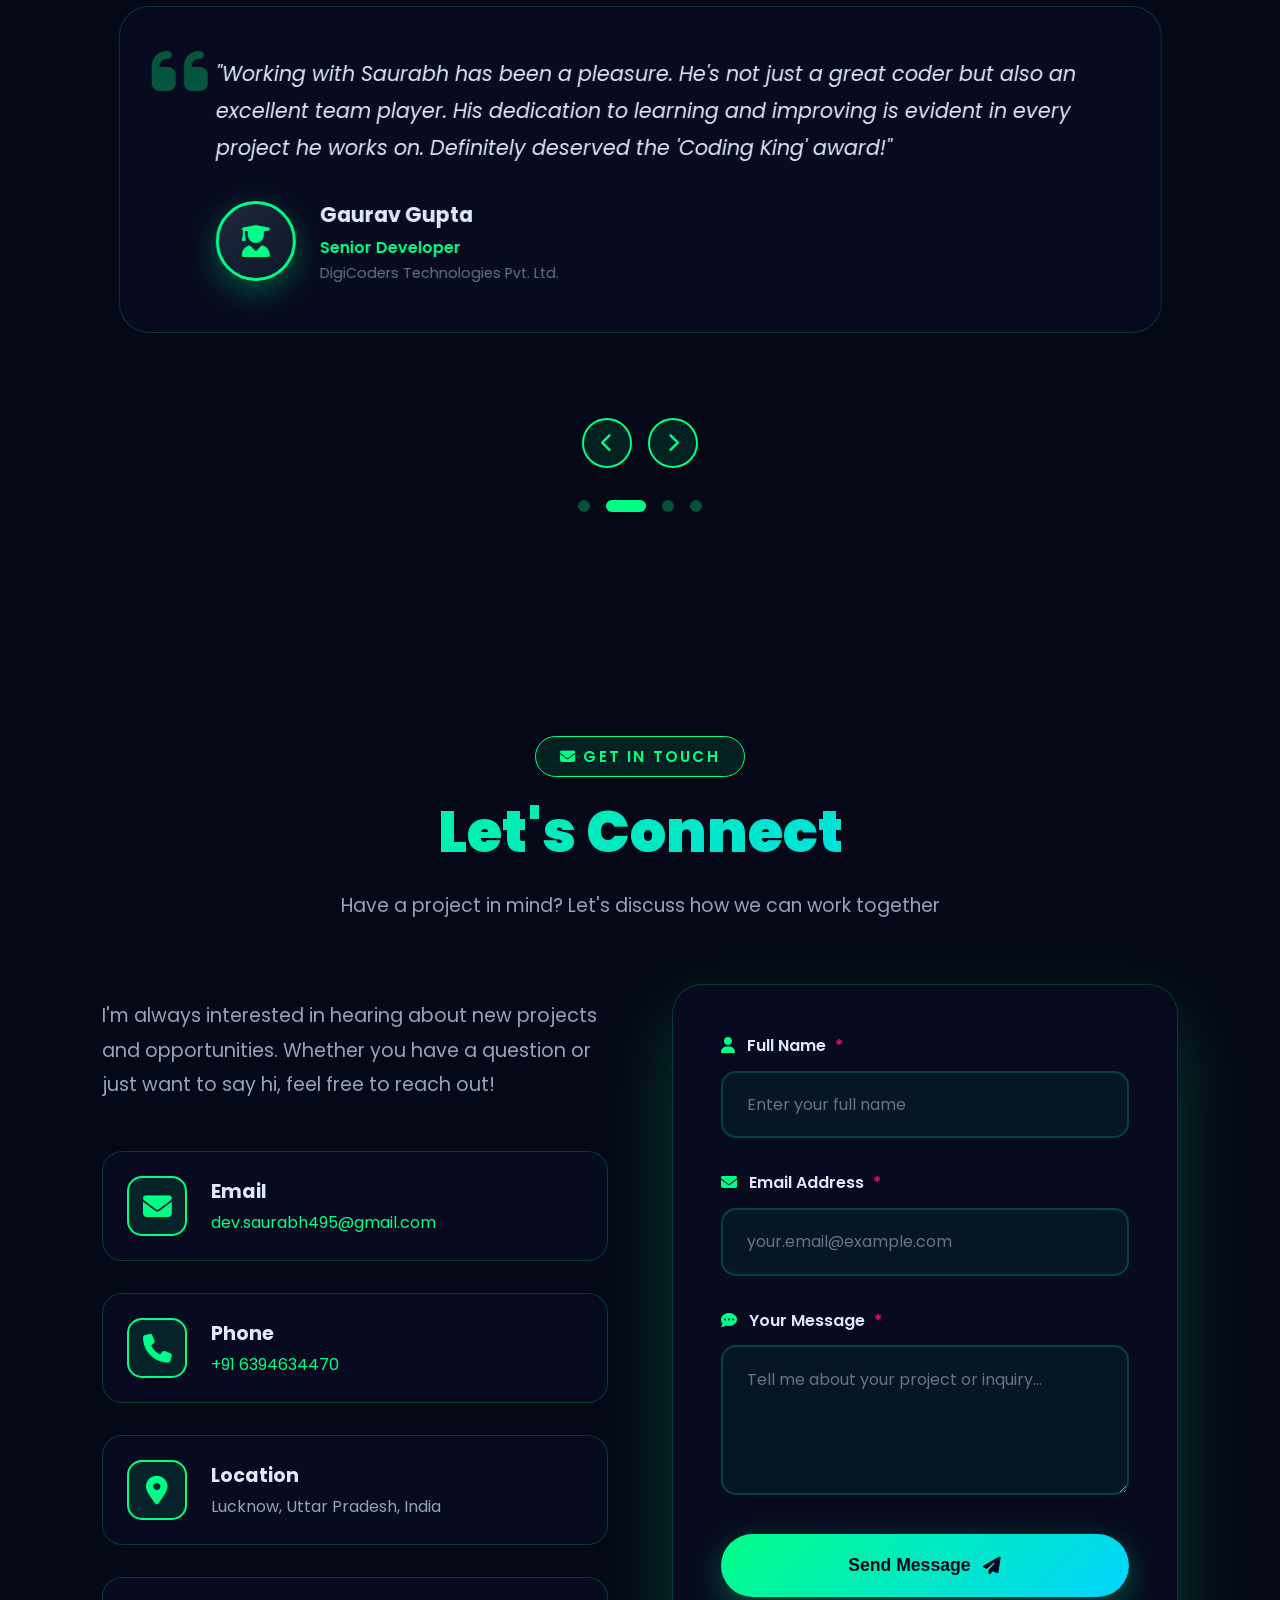
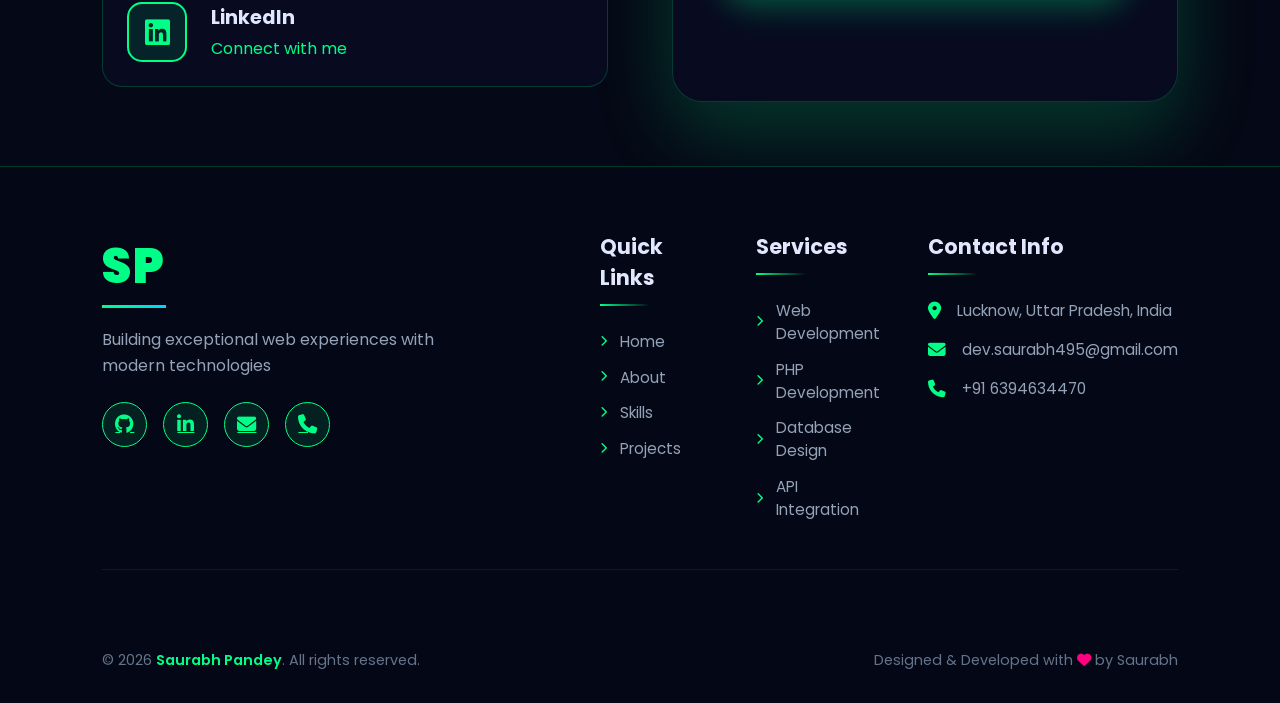
==== commit d374b3af: "Update index.html" ====
--- a/index.html
+++ b/index.html
@@ -1366,7 +1366,7 @@
         <div class="footer-bottom">
           <div class="footer-copyright">
             <p>
-              &copy; 2025 <span class="highlight">Saurabh Pandey</span>. All
+              &copy; 2026 <span class="highlight">Saurabh Pandey</span>. All
               rights reserved.
             </p>
           </div>
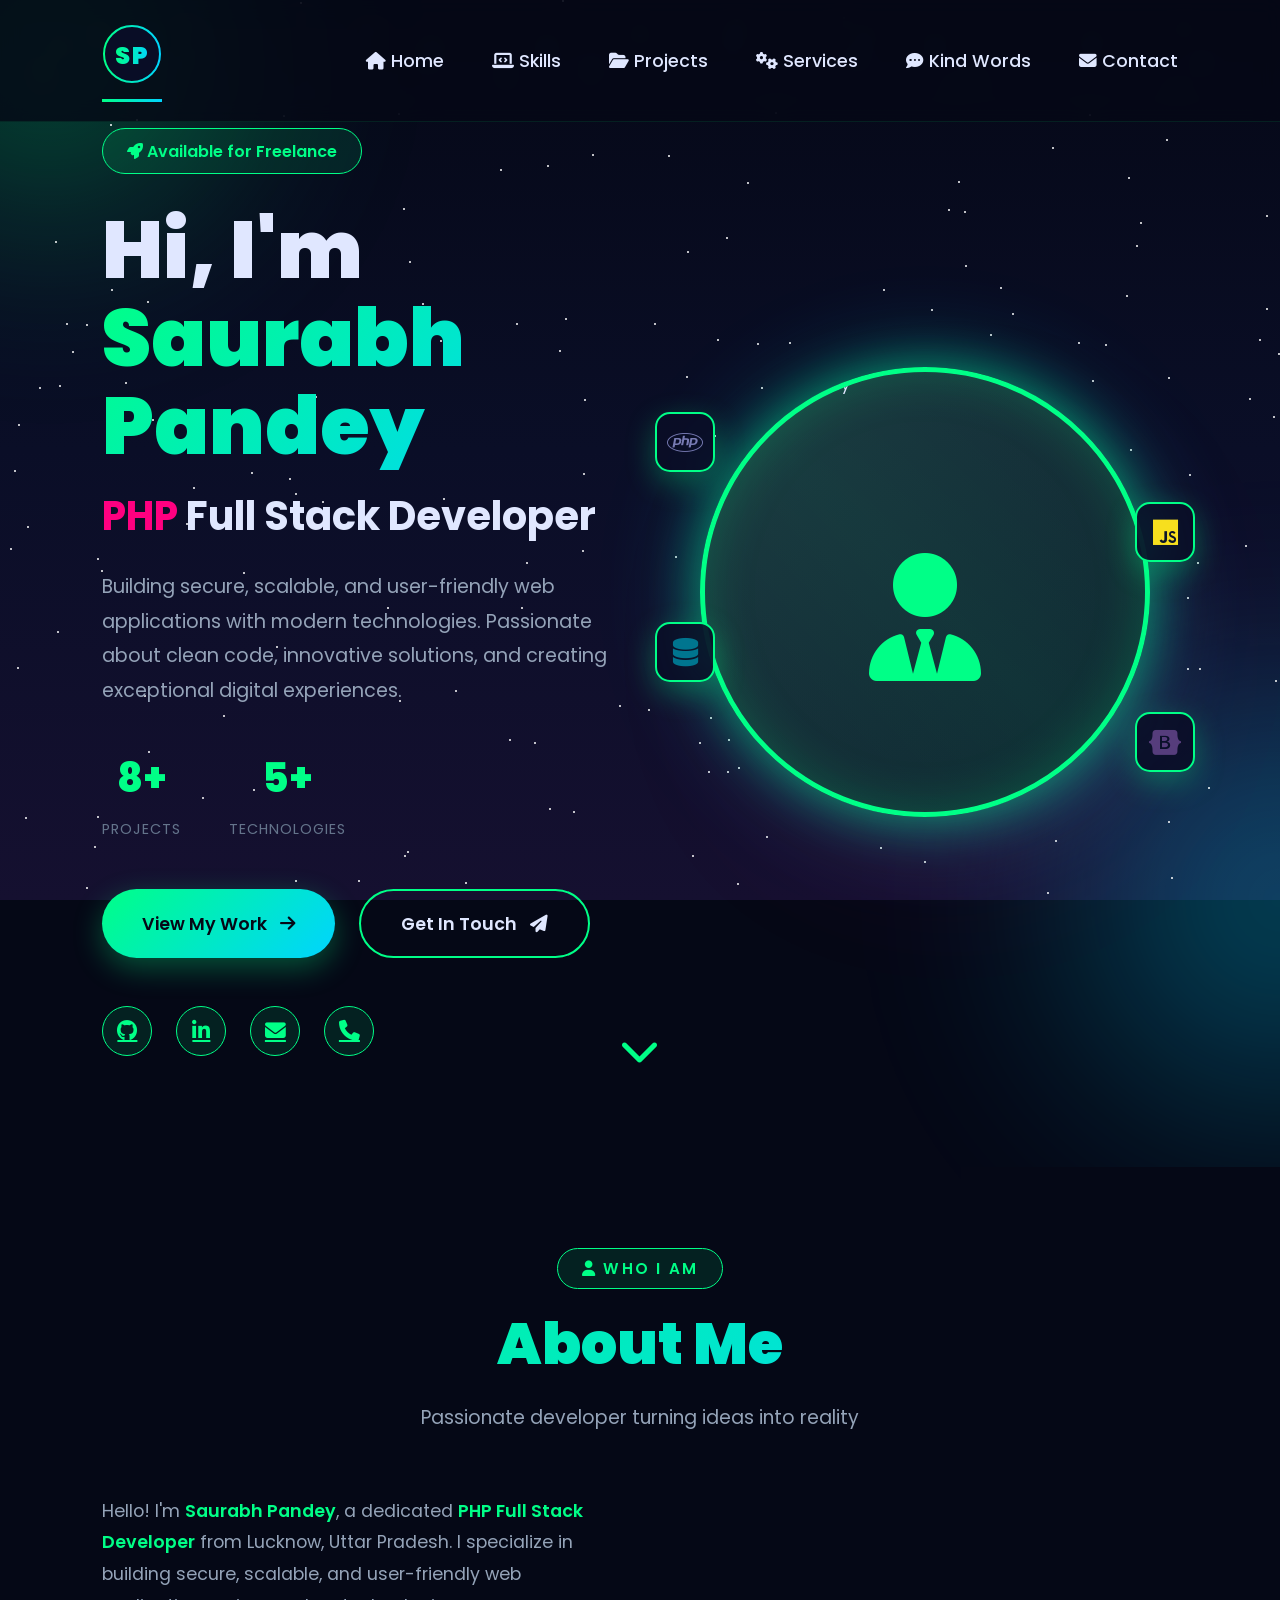
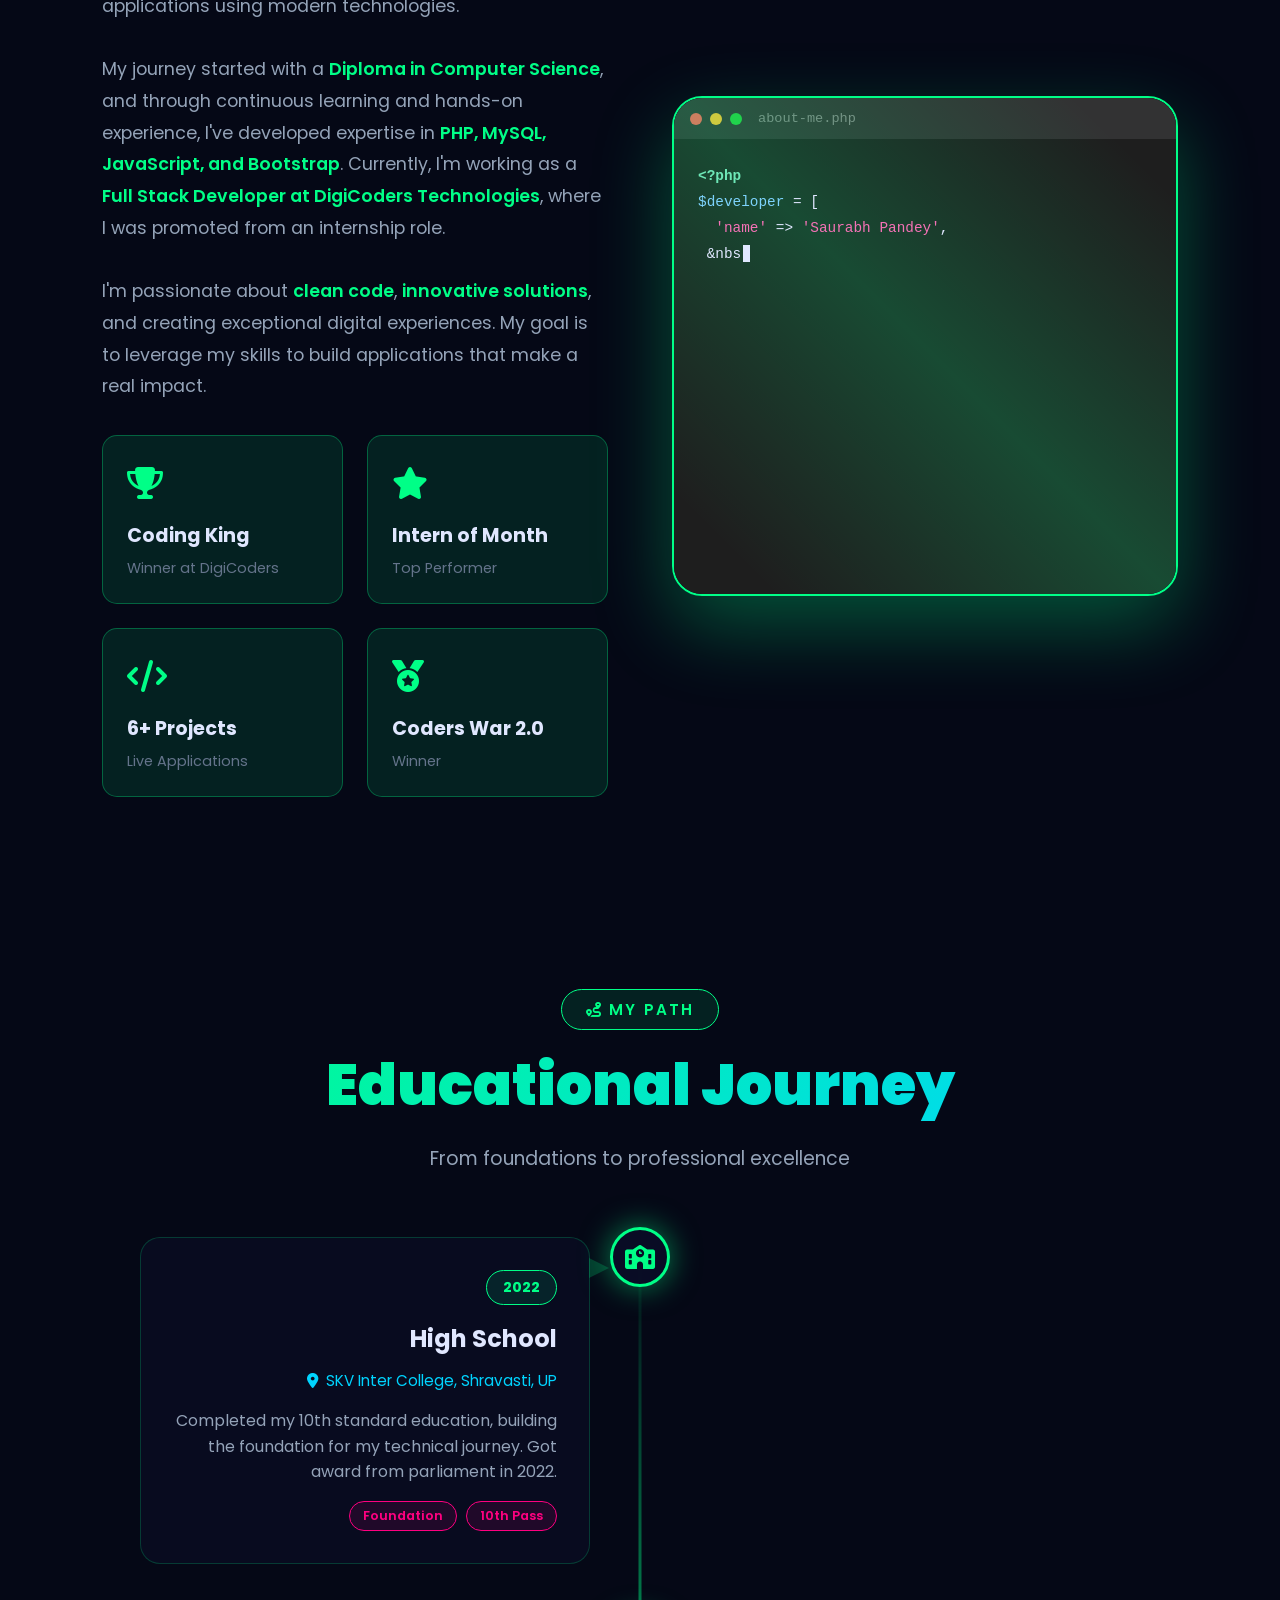
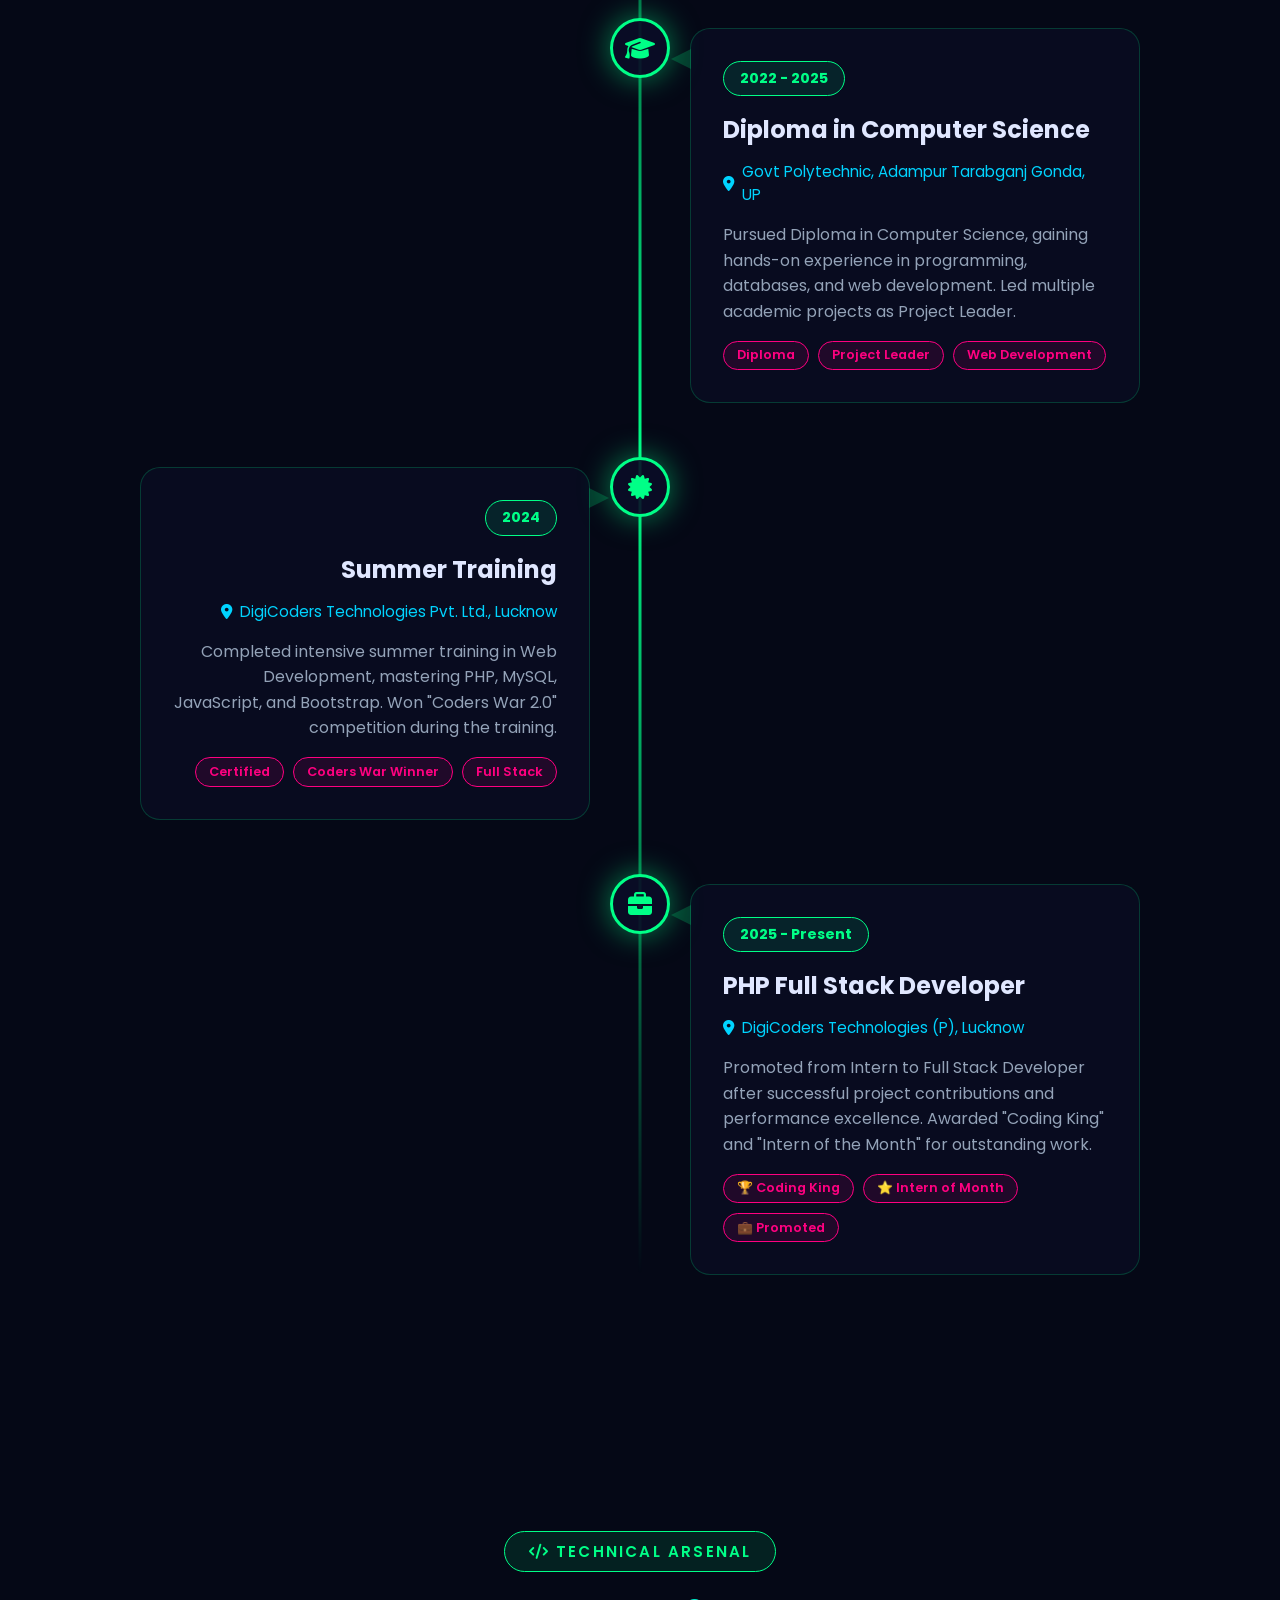
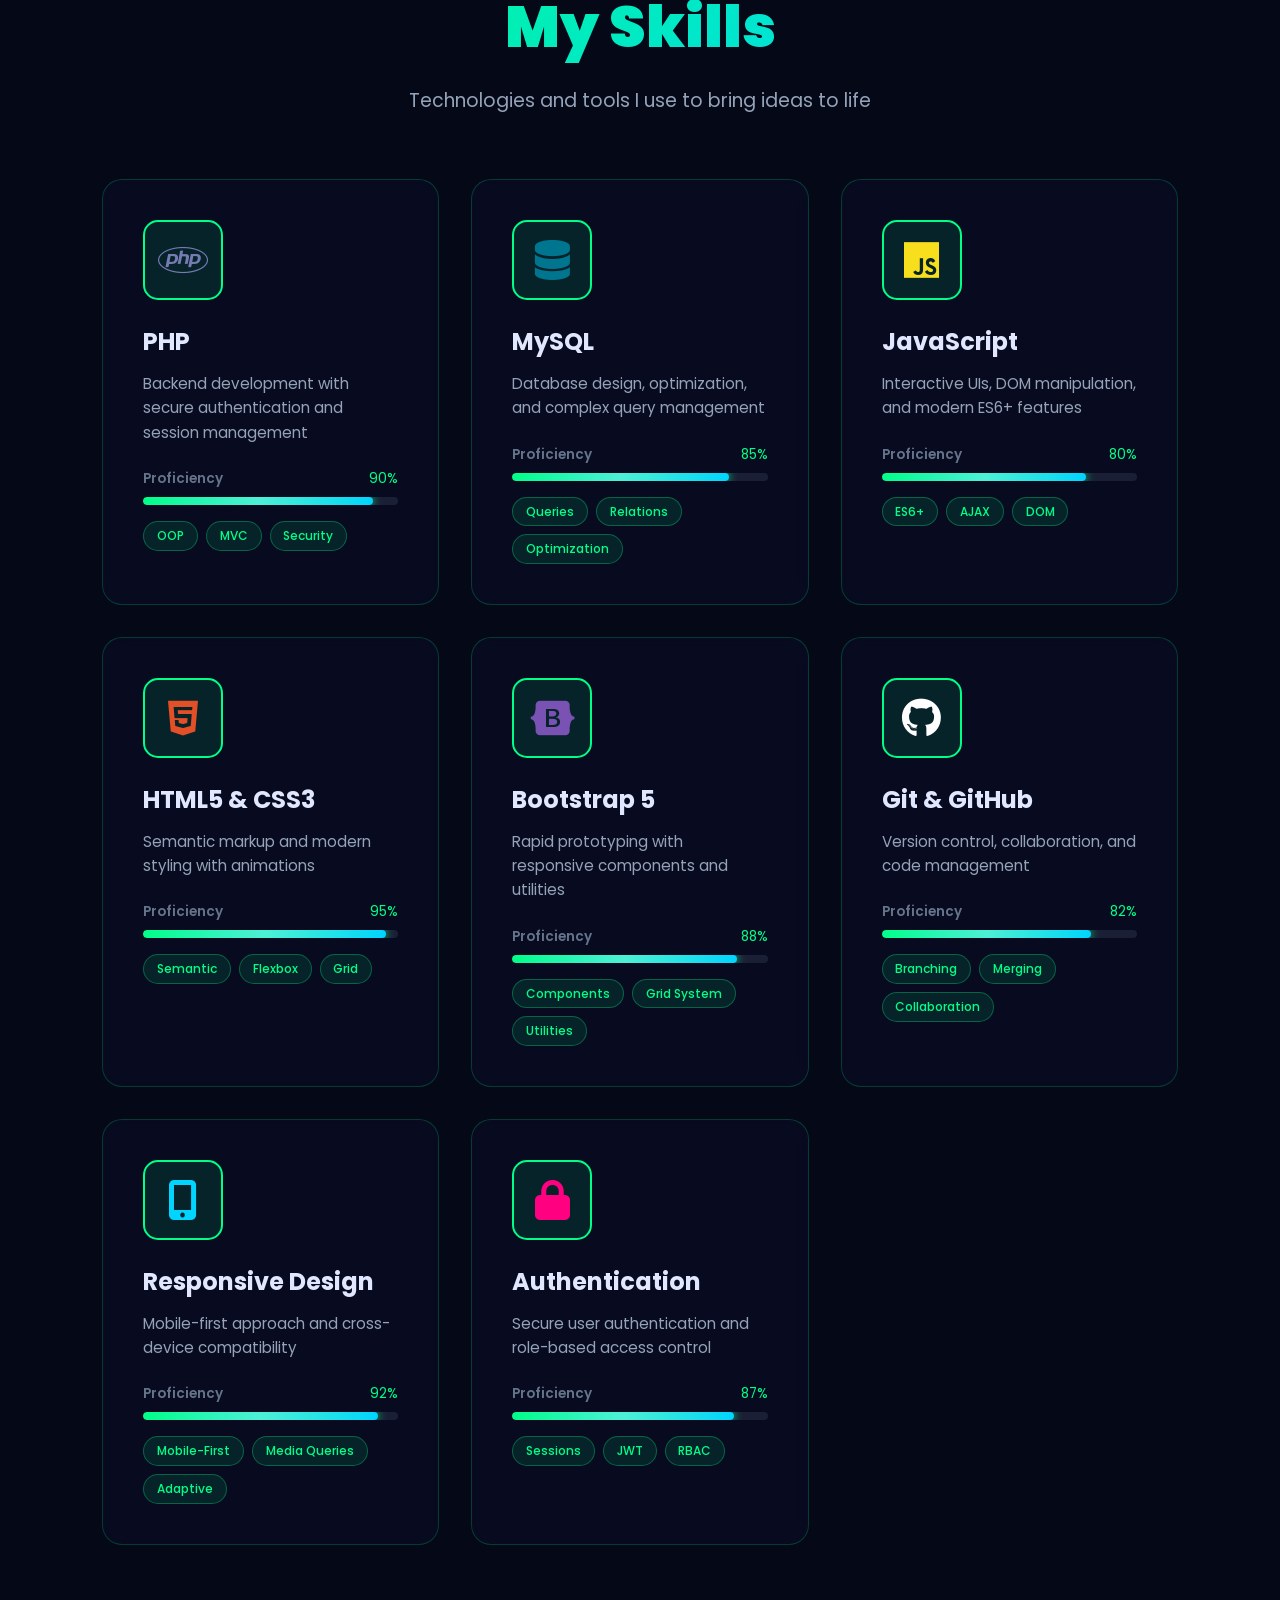
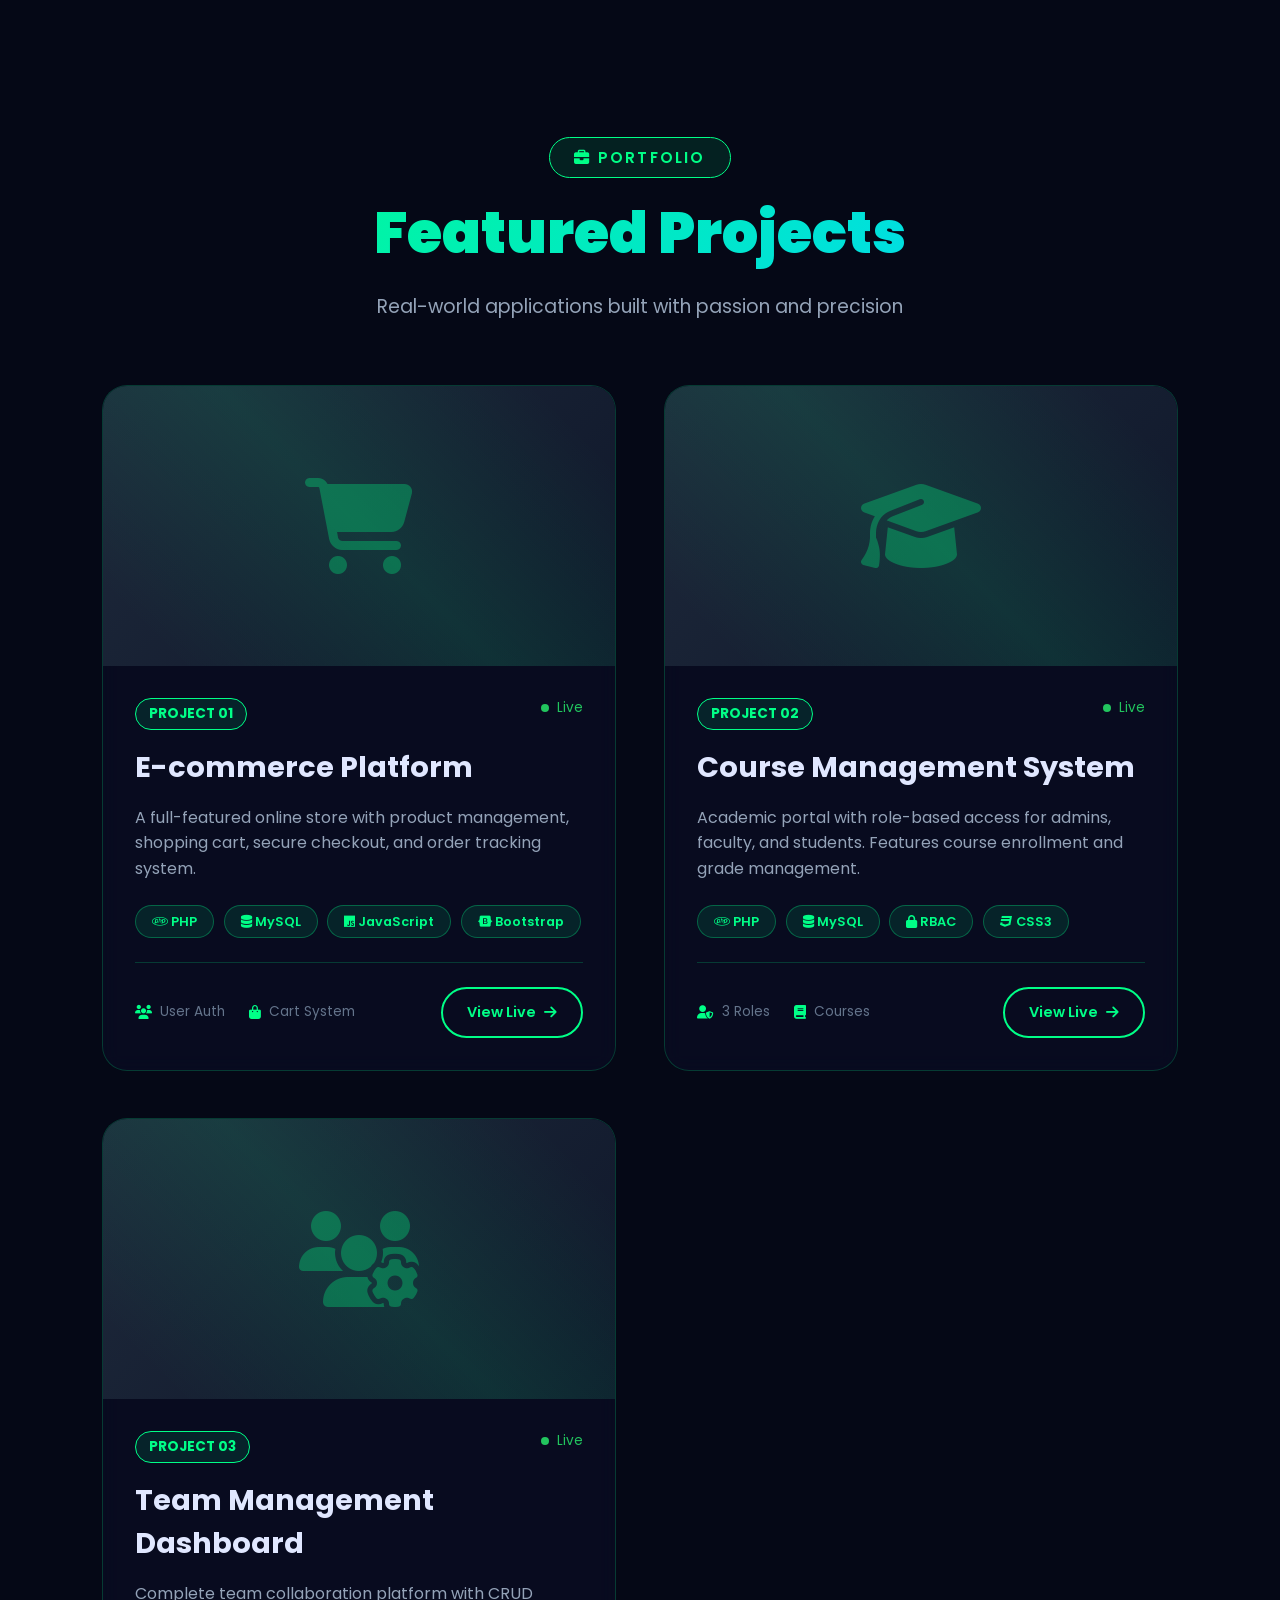
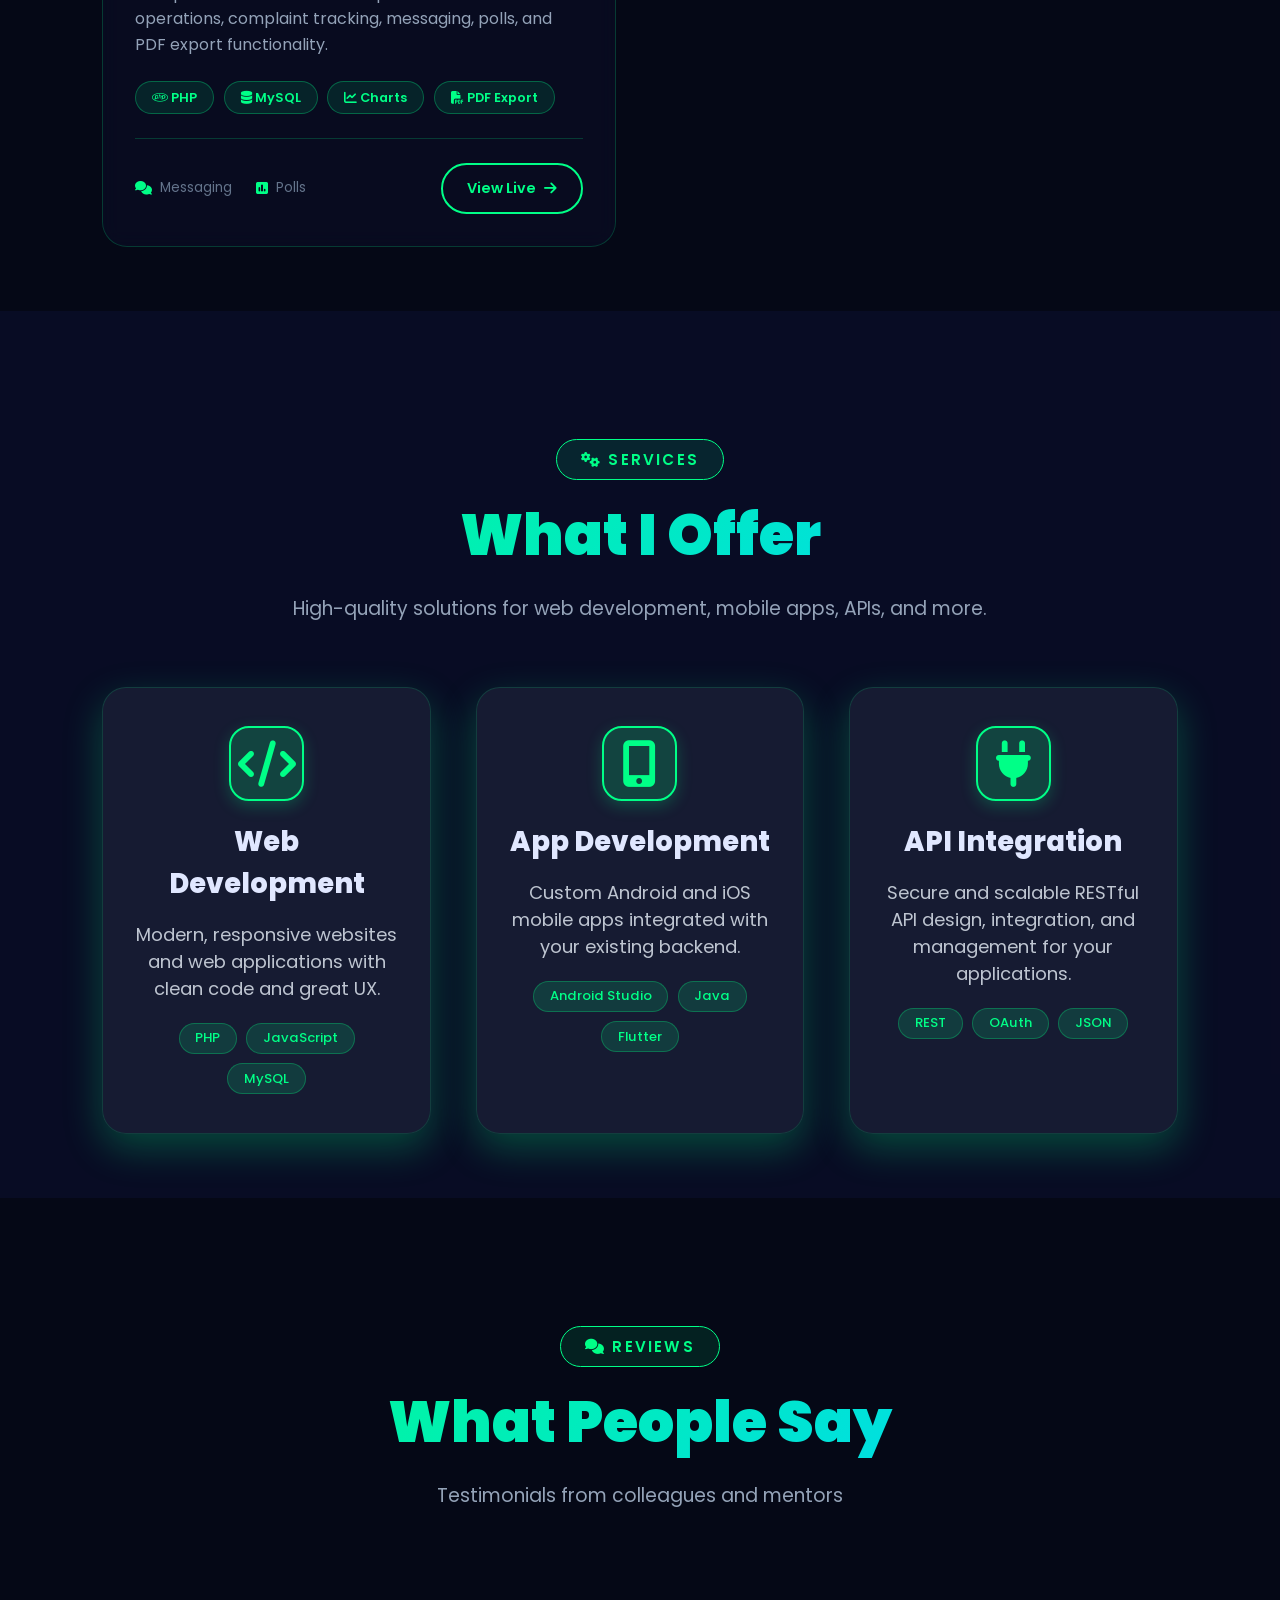
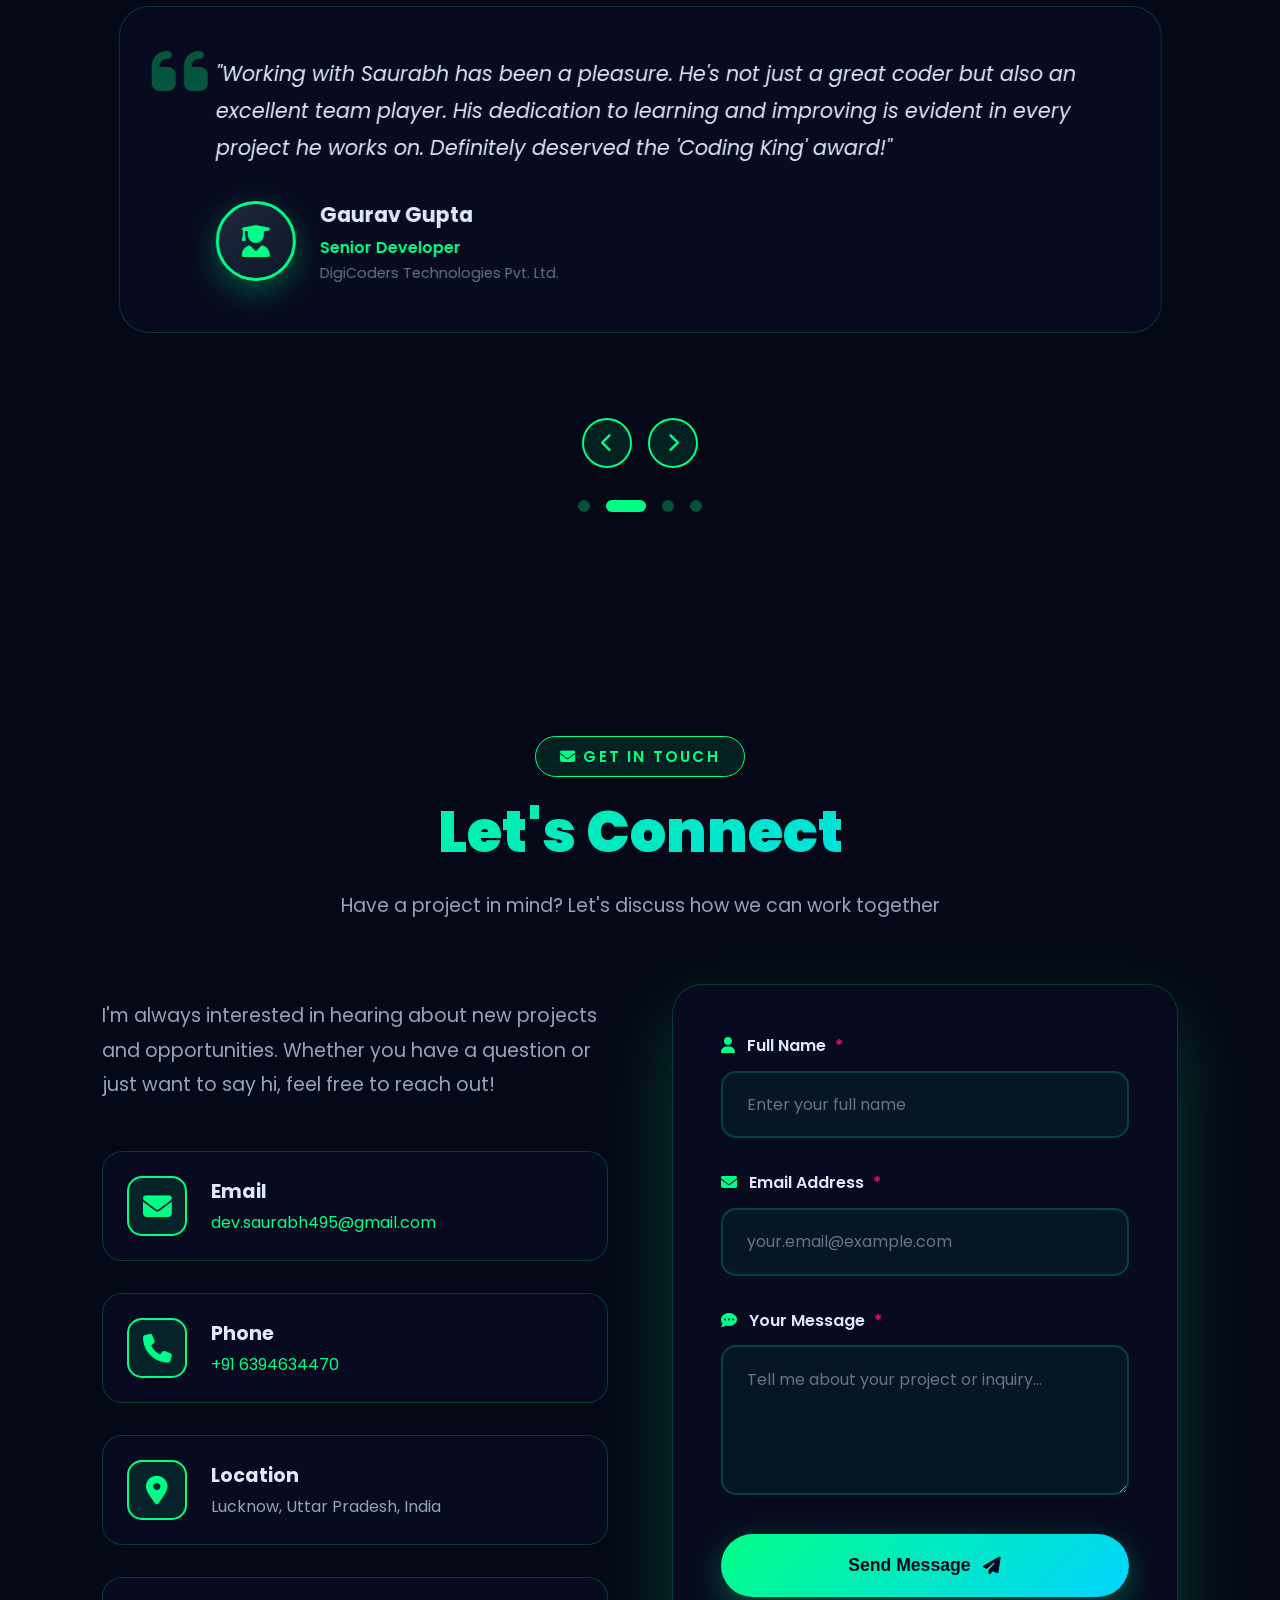
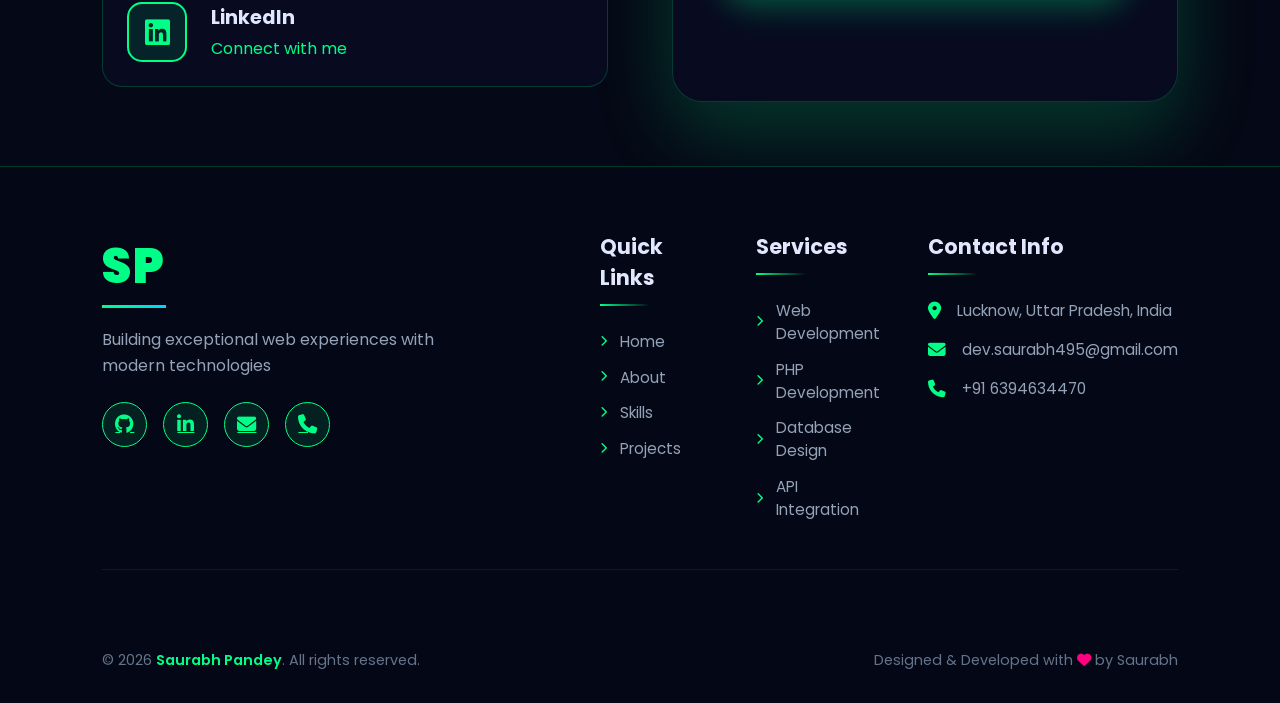
==== commit 9b95431a: "Update index.html" ====
--- a/index.html
+++ b/index.html
@@ -11,6 +11,8 @@
     <meta name="robots" content="index, follow">
     <meta name="language" content="English">
     <meta name="revisit-after" content="7 days">
+    <meta name="google-site-verification" content="6IRQhDm2TP4siVpBWh5TzvBuIr6RHpfhcMRF2c7fP4k" />
+    
     <link rel="canonical" href="https://saurabh-495.netlify.app">
     <link rel="icon" href="images/sp.JPG">
     
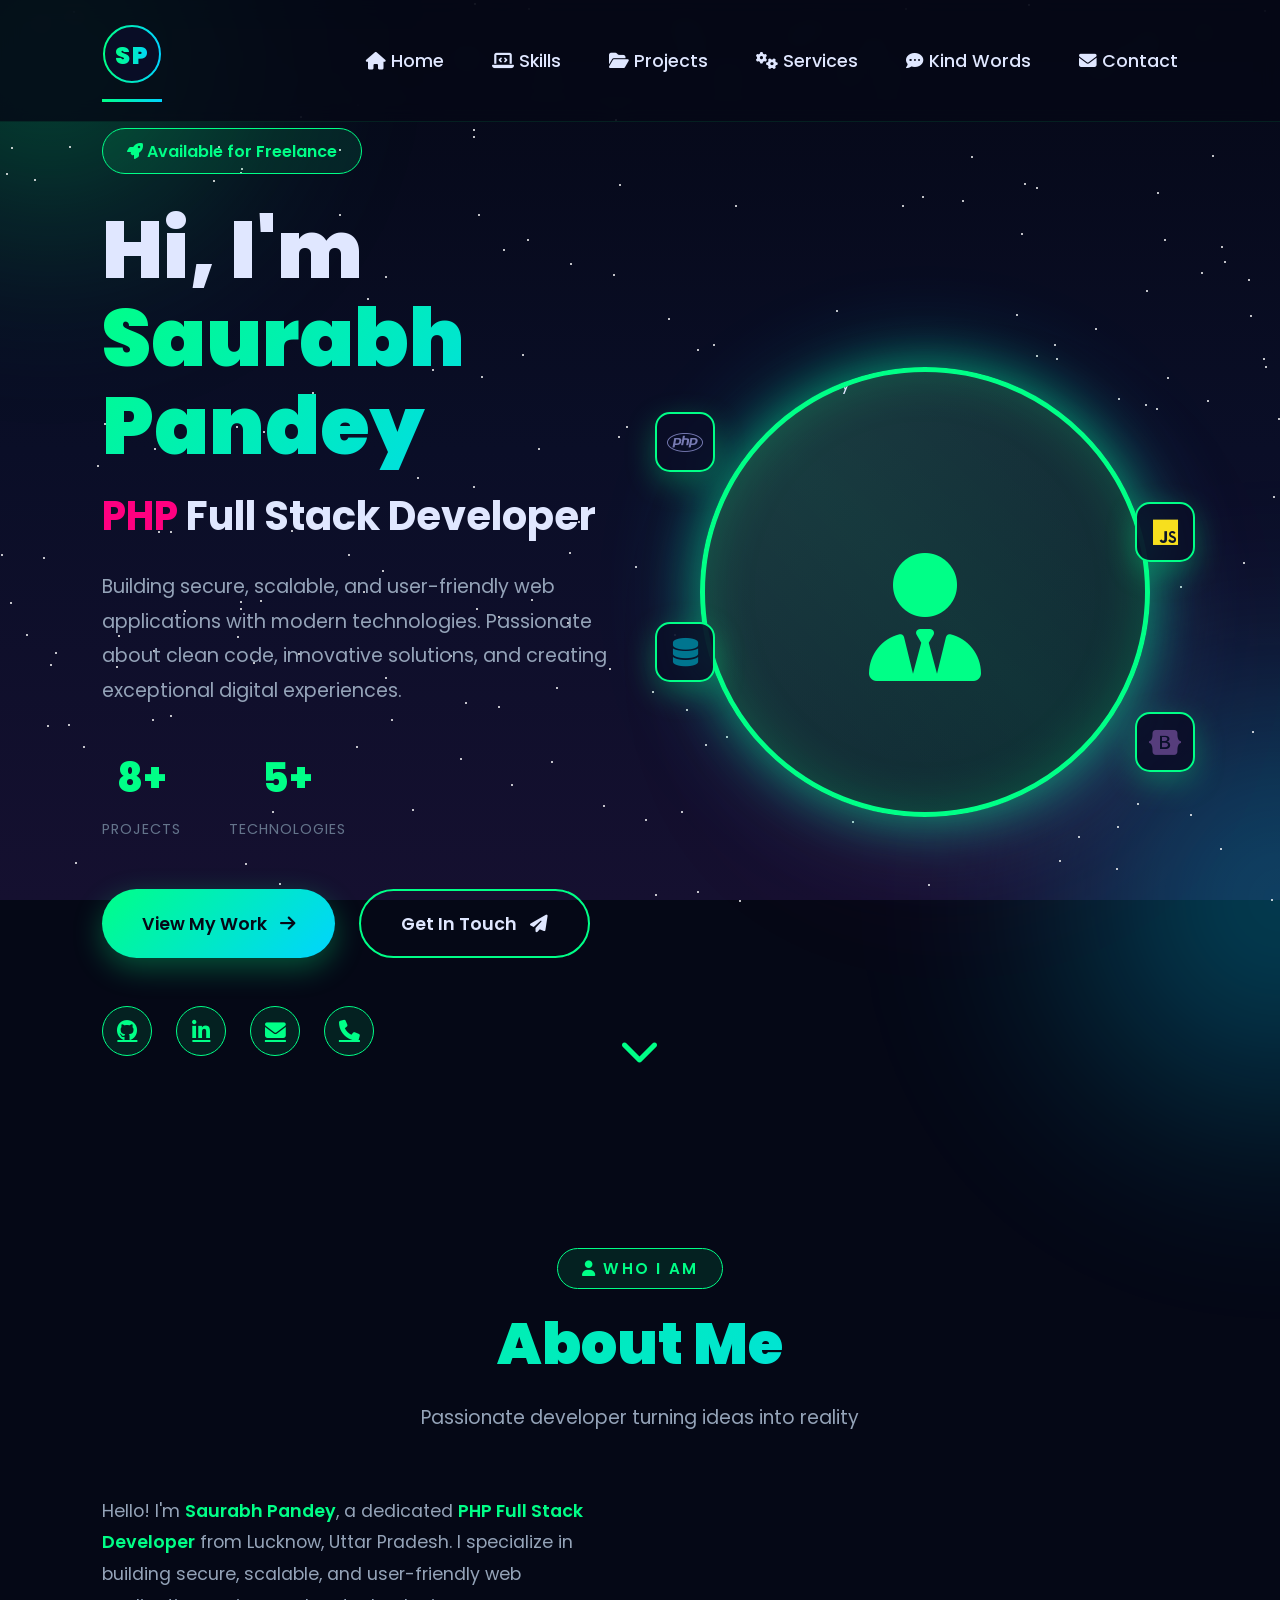
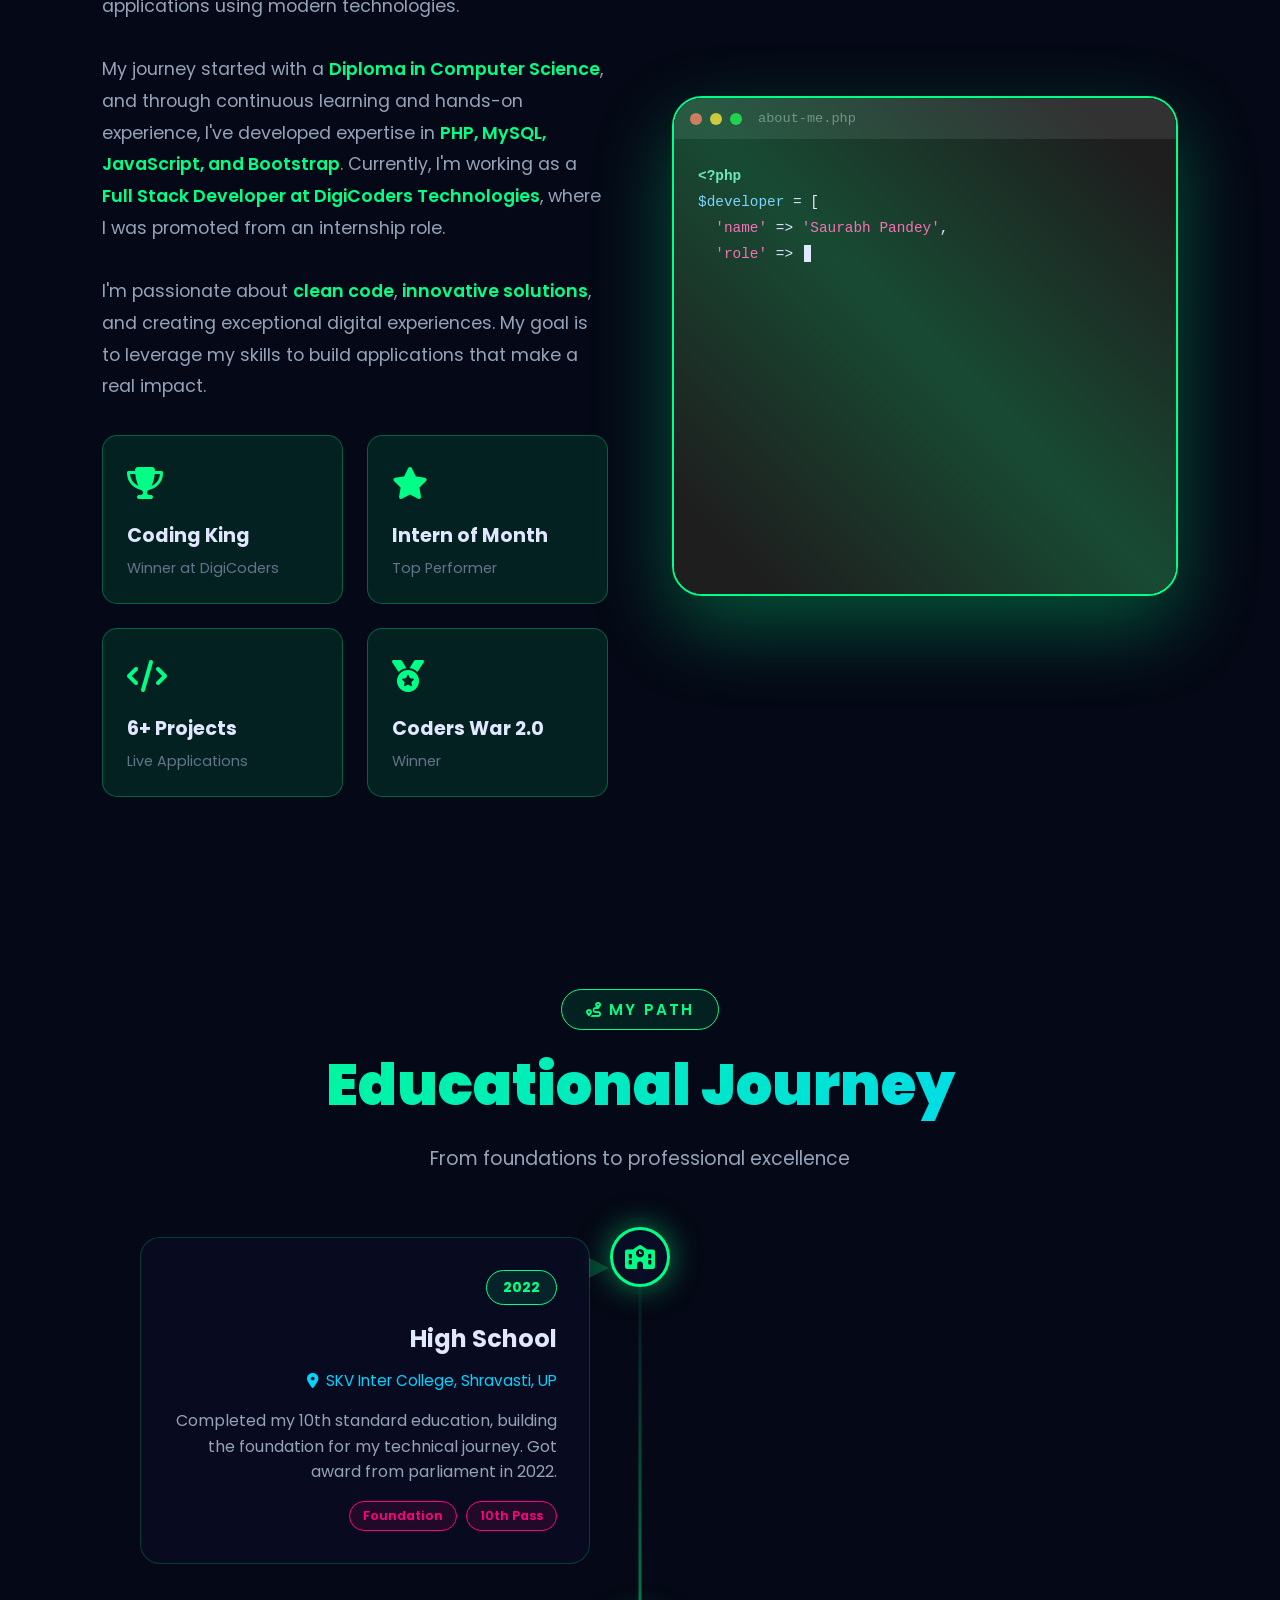
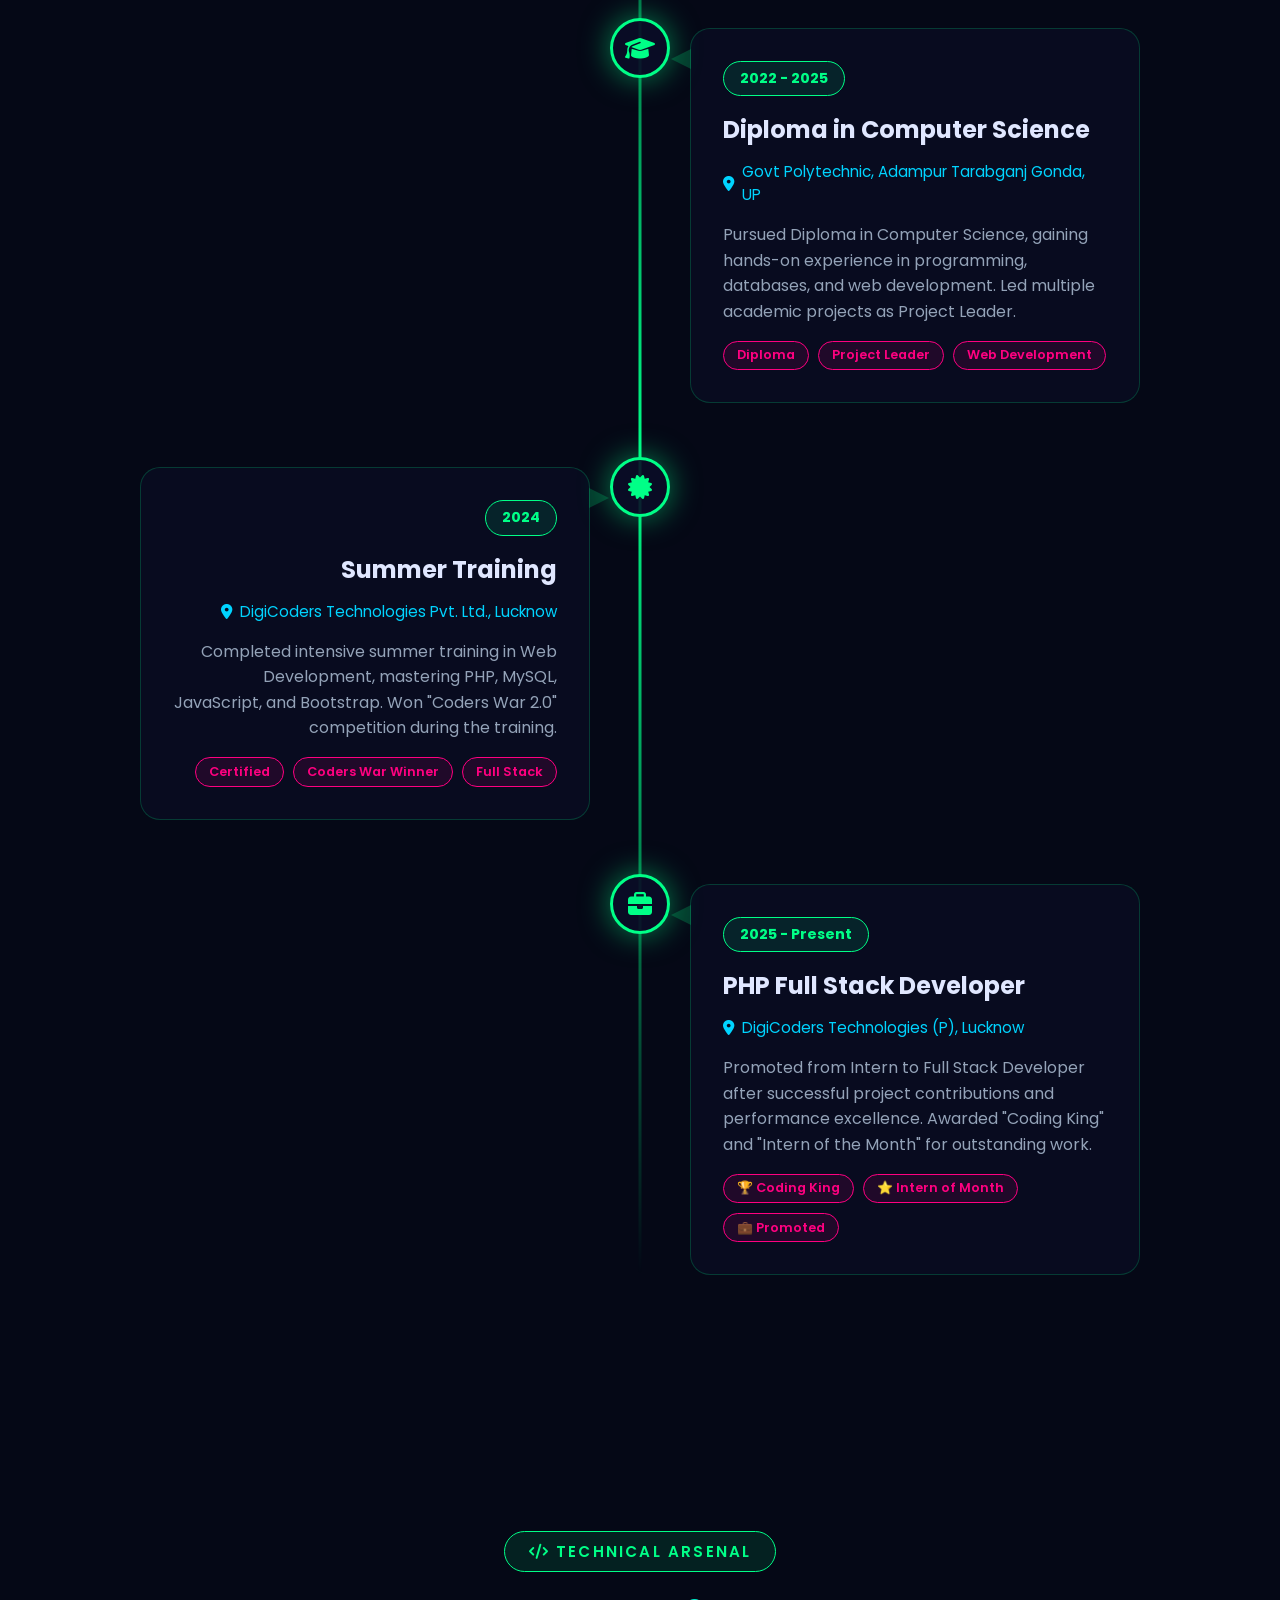
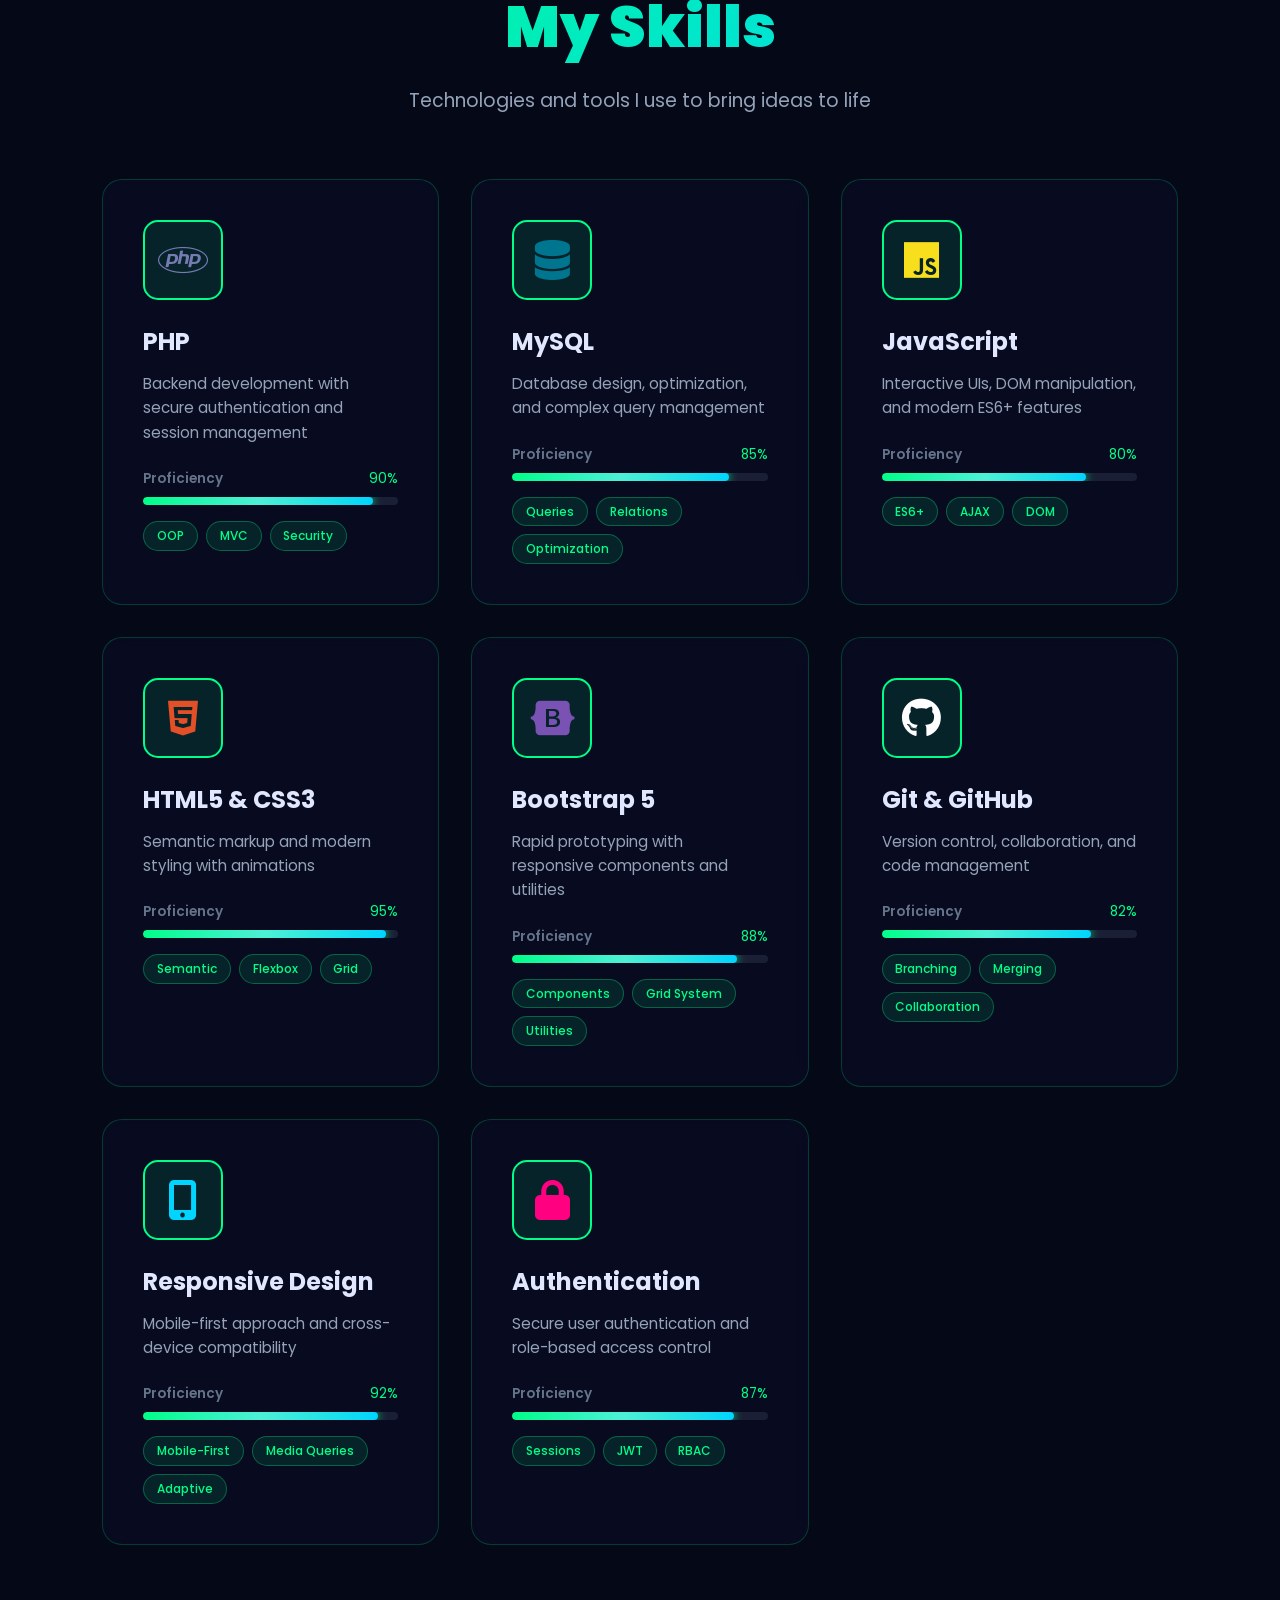
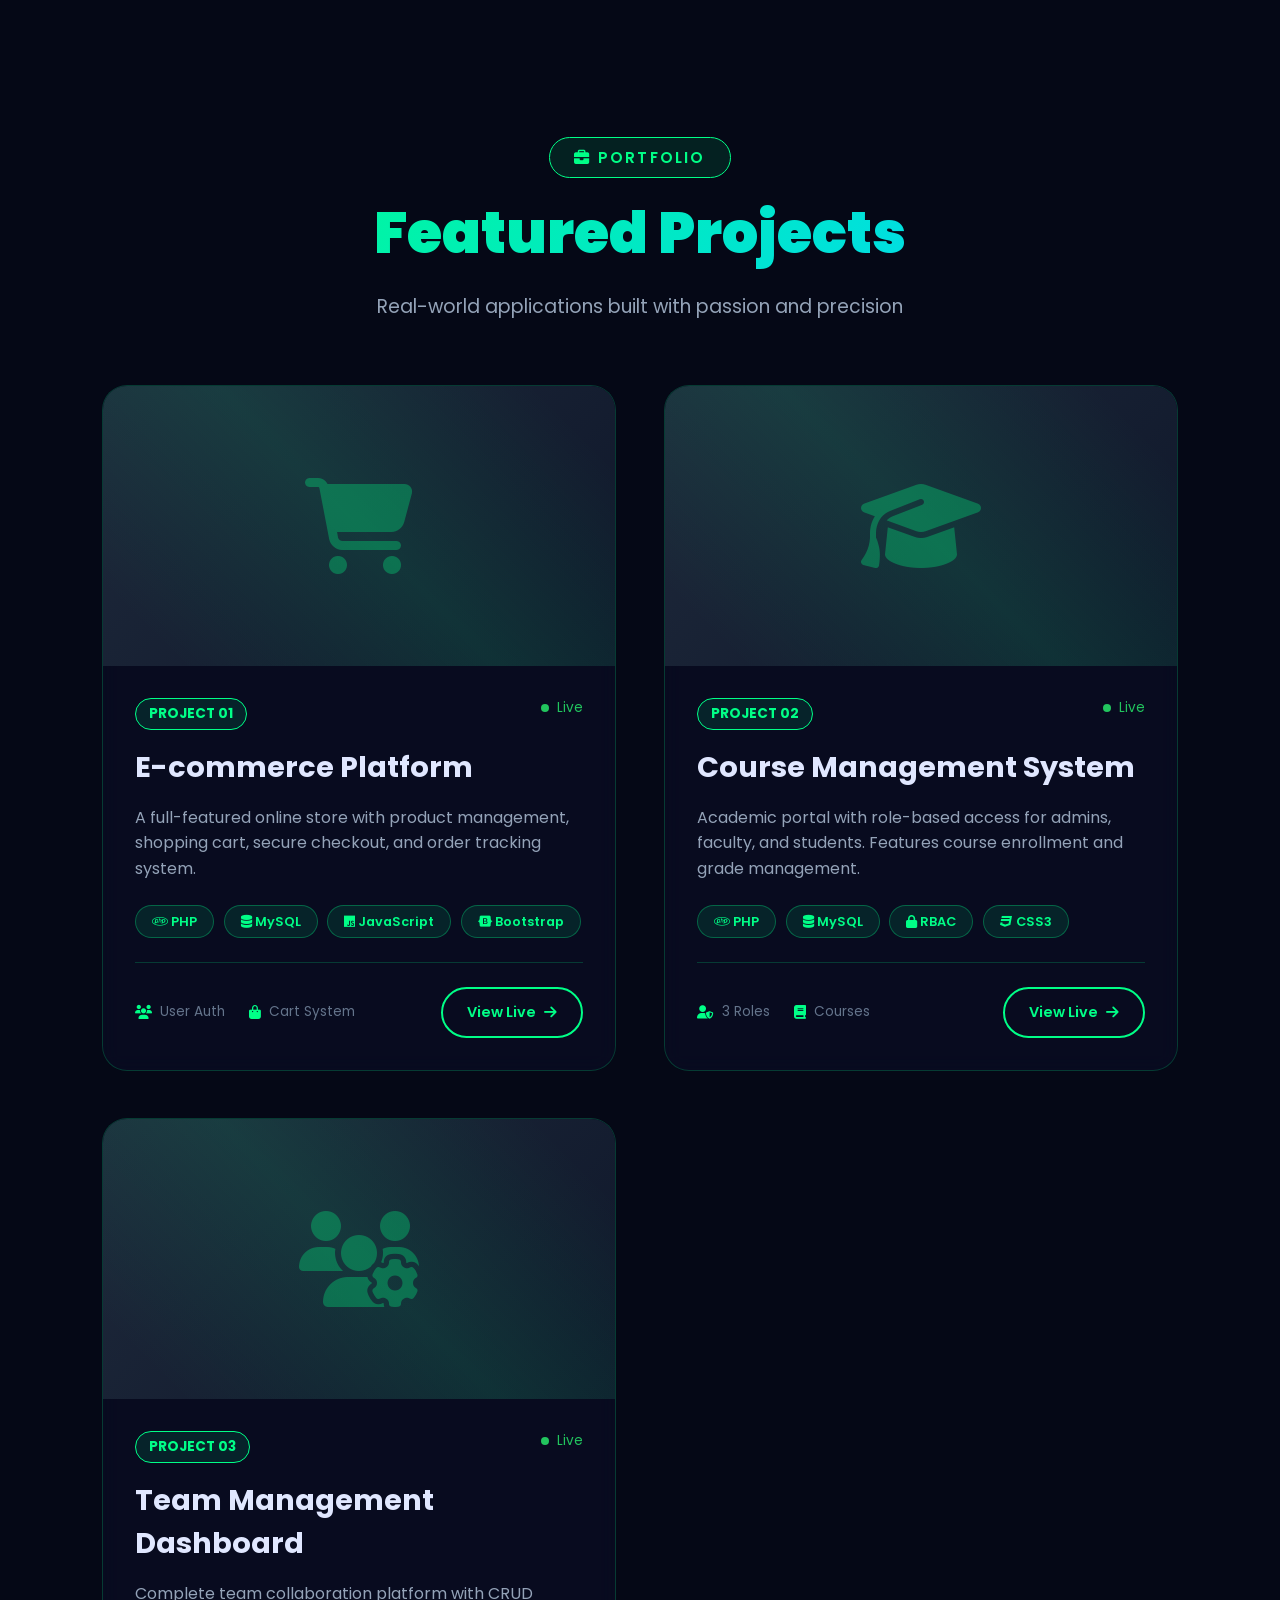
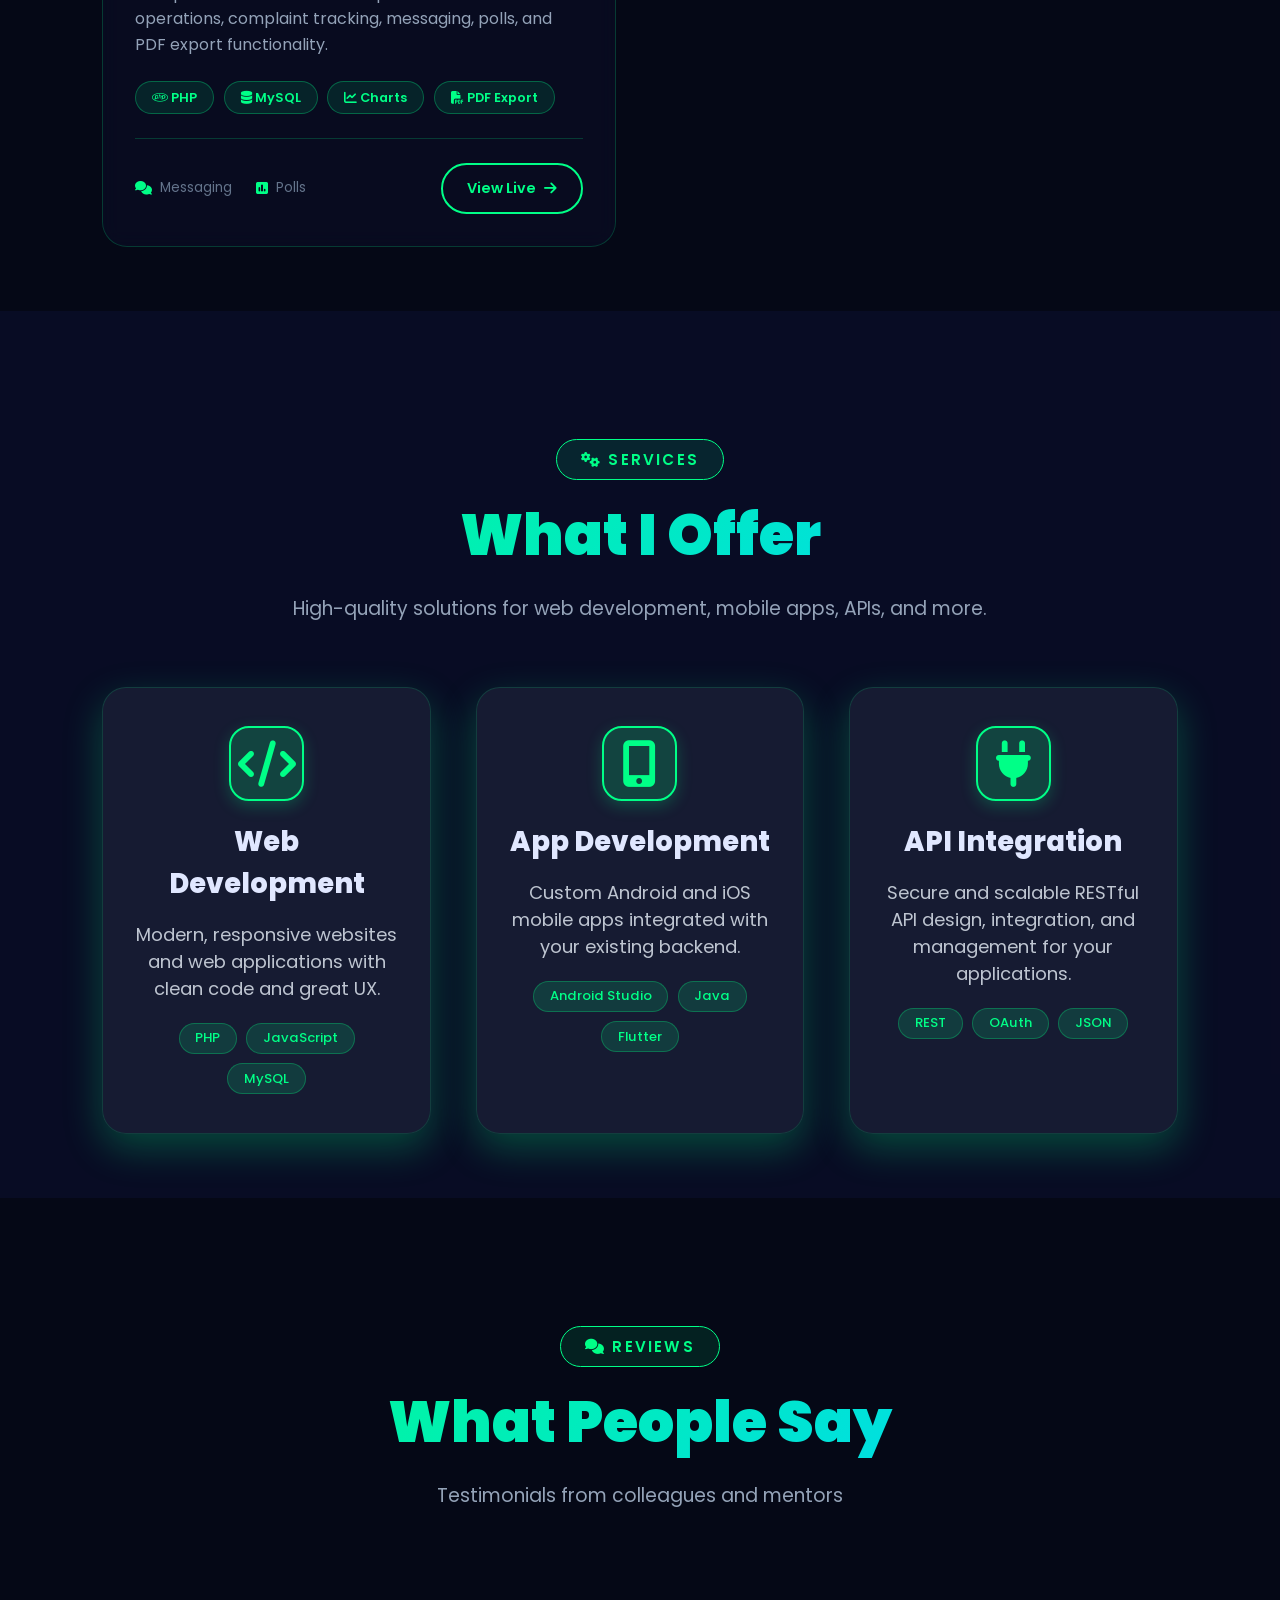
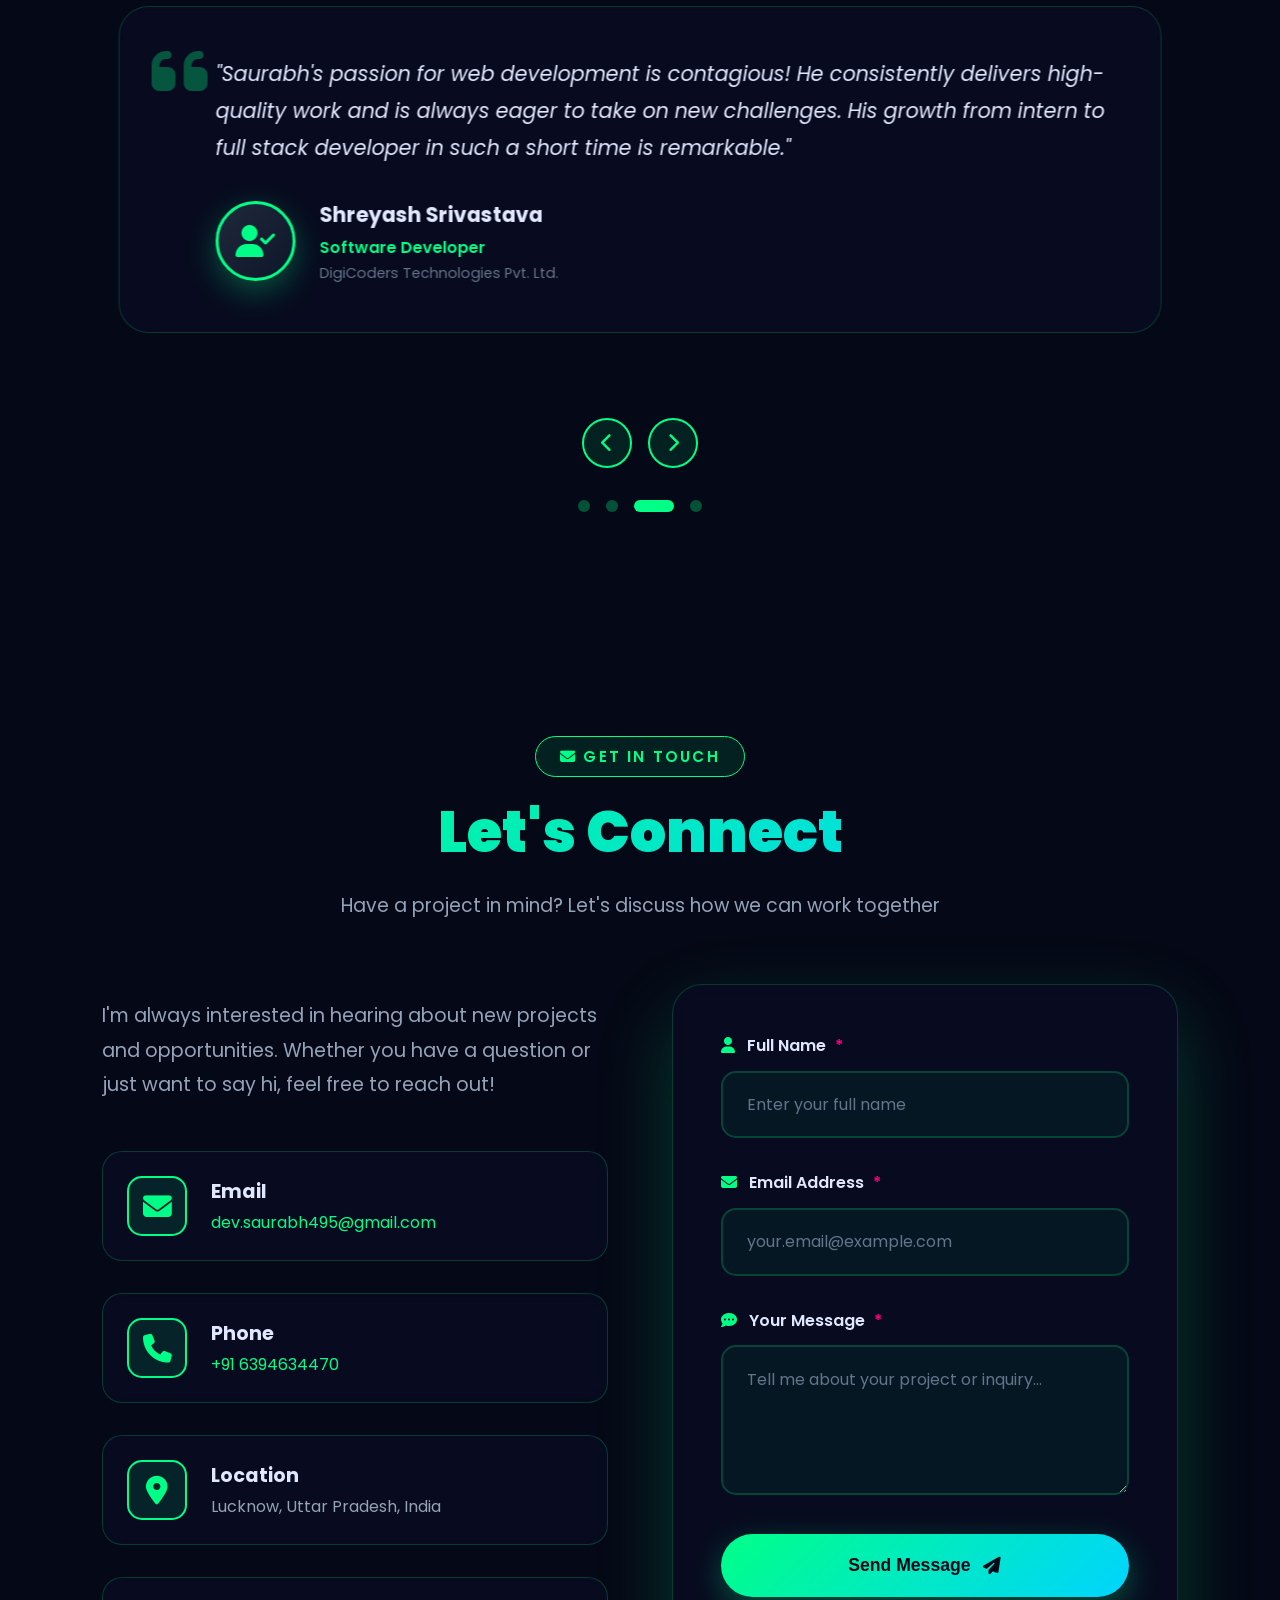
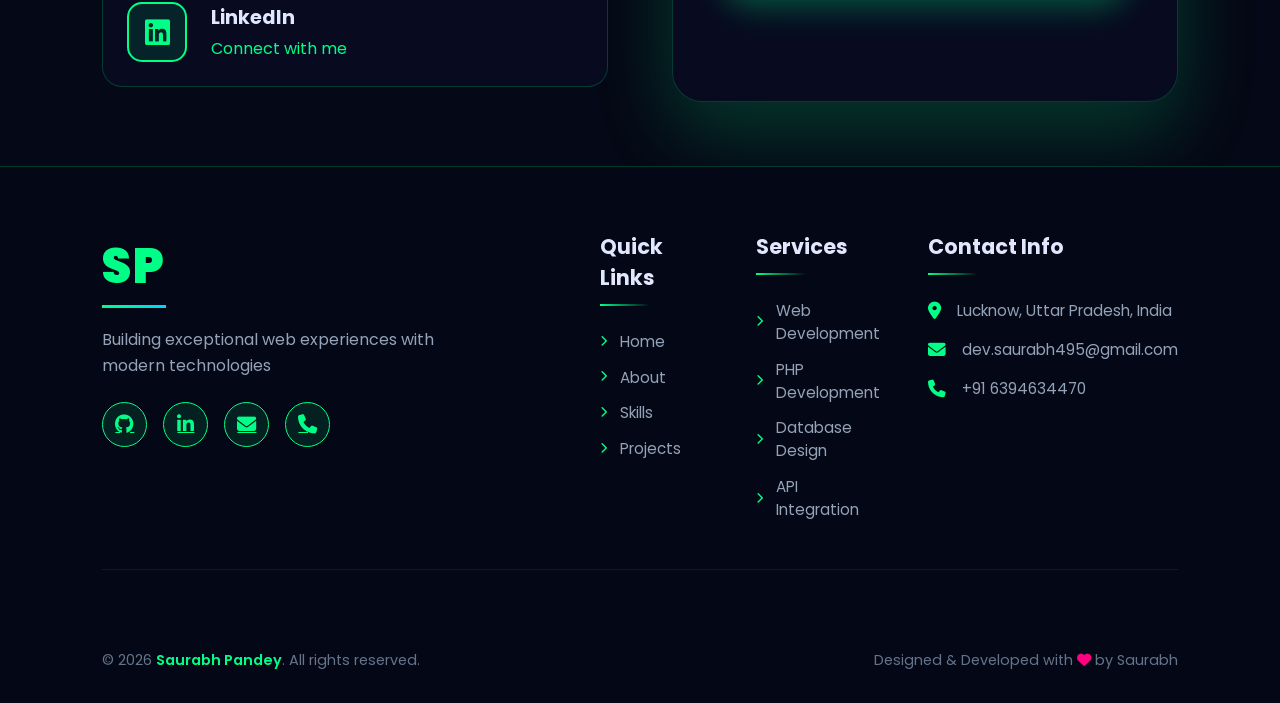
==== commit 9874060d: "Update index.html" ====
--- a/index.html
+++ b/index.html
@@ -4,7 +4,7 @@
     <meta charset="UTF-8" />
     <meta name="viewport" content="width=device-width, initial-scale=1.0" />
     <title>Saurabh Pandey - PHP Full Stack Developer | Web Developer in Lucknow</title>
-    <meta name="title" content="Saurabh Pandey - PHP Full Stack Developer | Web Developer in Lucknow">
+    <meta name="title" content="Saurabh Pandey | Laravel Developer | PHP Full Stack Developer | Web Developer in Lucknow">
     <meta name="description" content="Expert PHP Full Stack Developer from Lucknow specializing in secure, scalable web applications. Proficient in PHP, MySQL, JavaScript, Bootstrap. Available for freelance projects.">
     <meta name="keywords" content="PHP developer, Full Stack Developer, Web Developer Lucknow, PHP MySQL developer, JavaScript developer, Bootstrap developer, Freelance web developer, Saurabh Pandey developer, saurabh-495 , saurabh pandey , DigiCoders Technologies">
     <meta name="author" content="Saurabh Pandey">
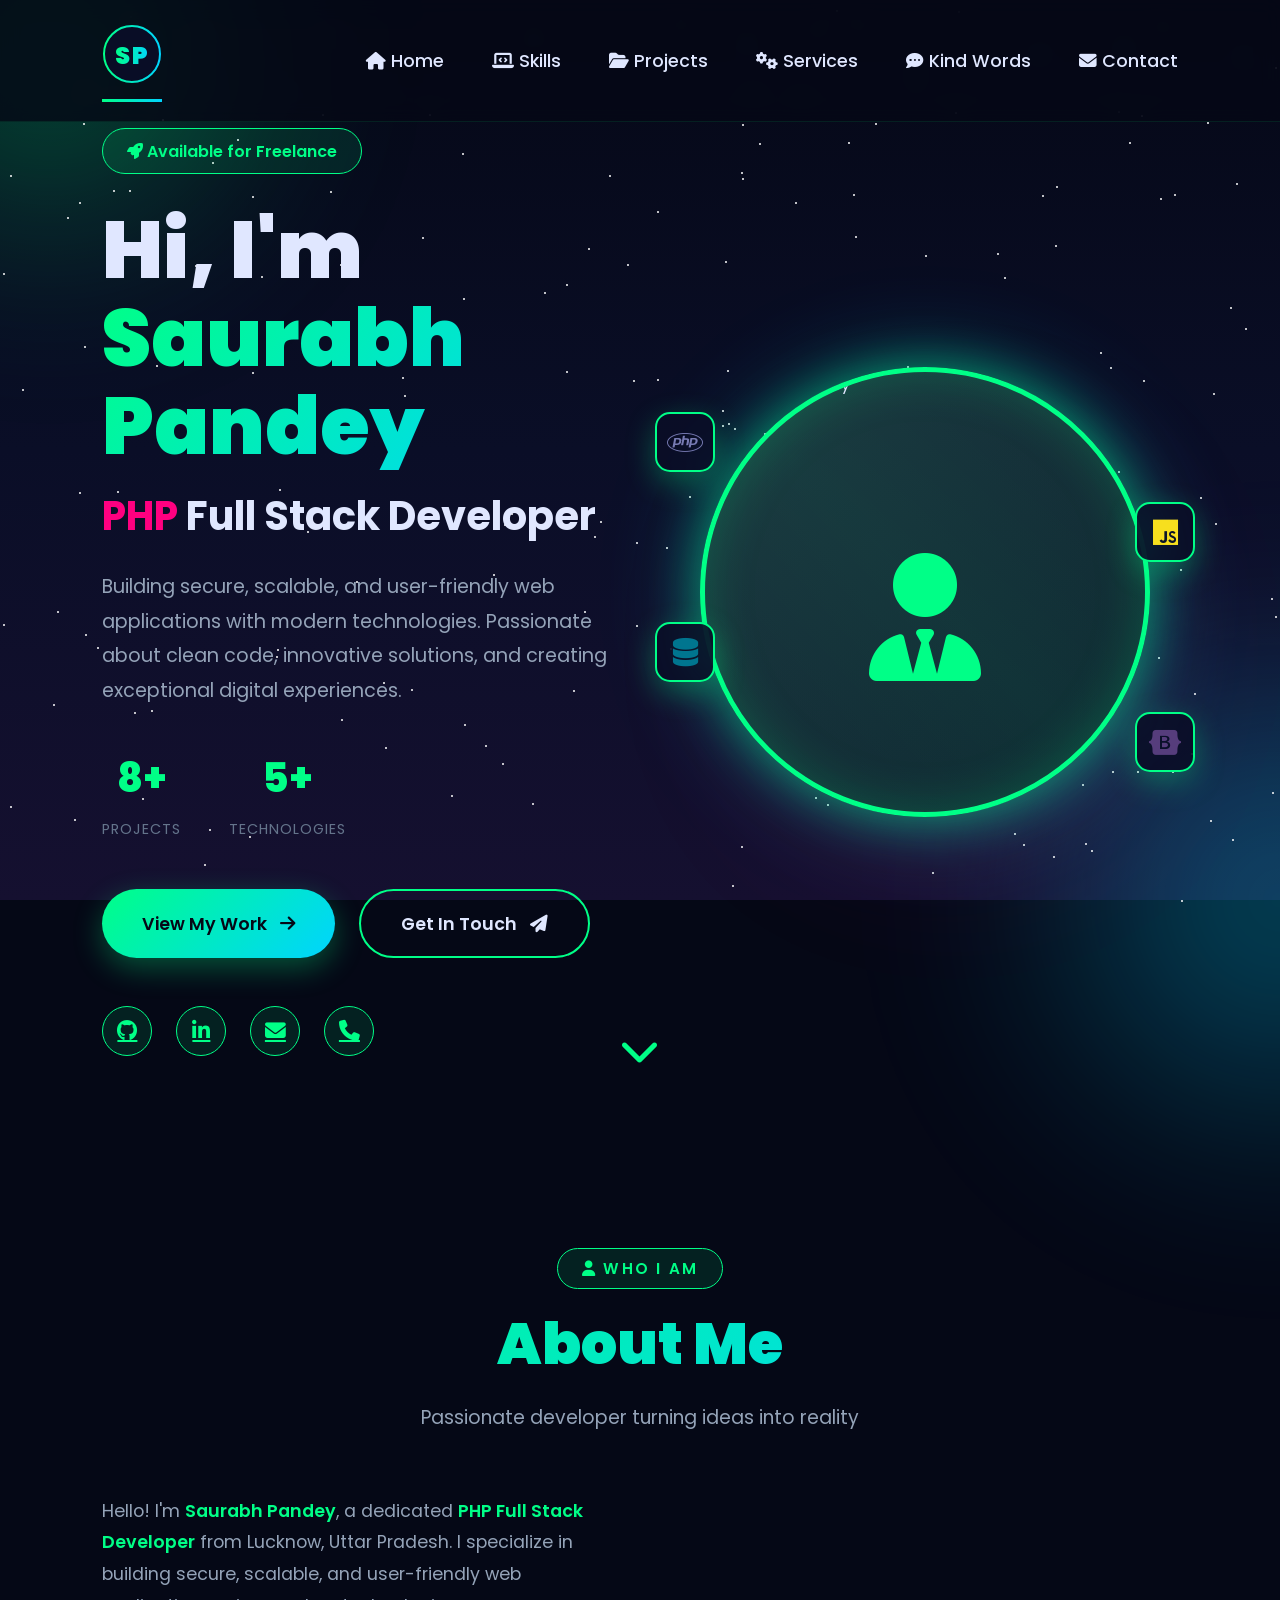
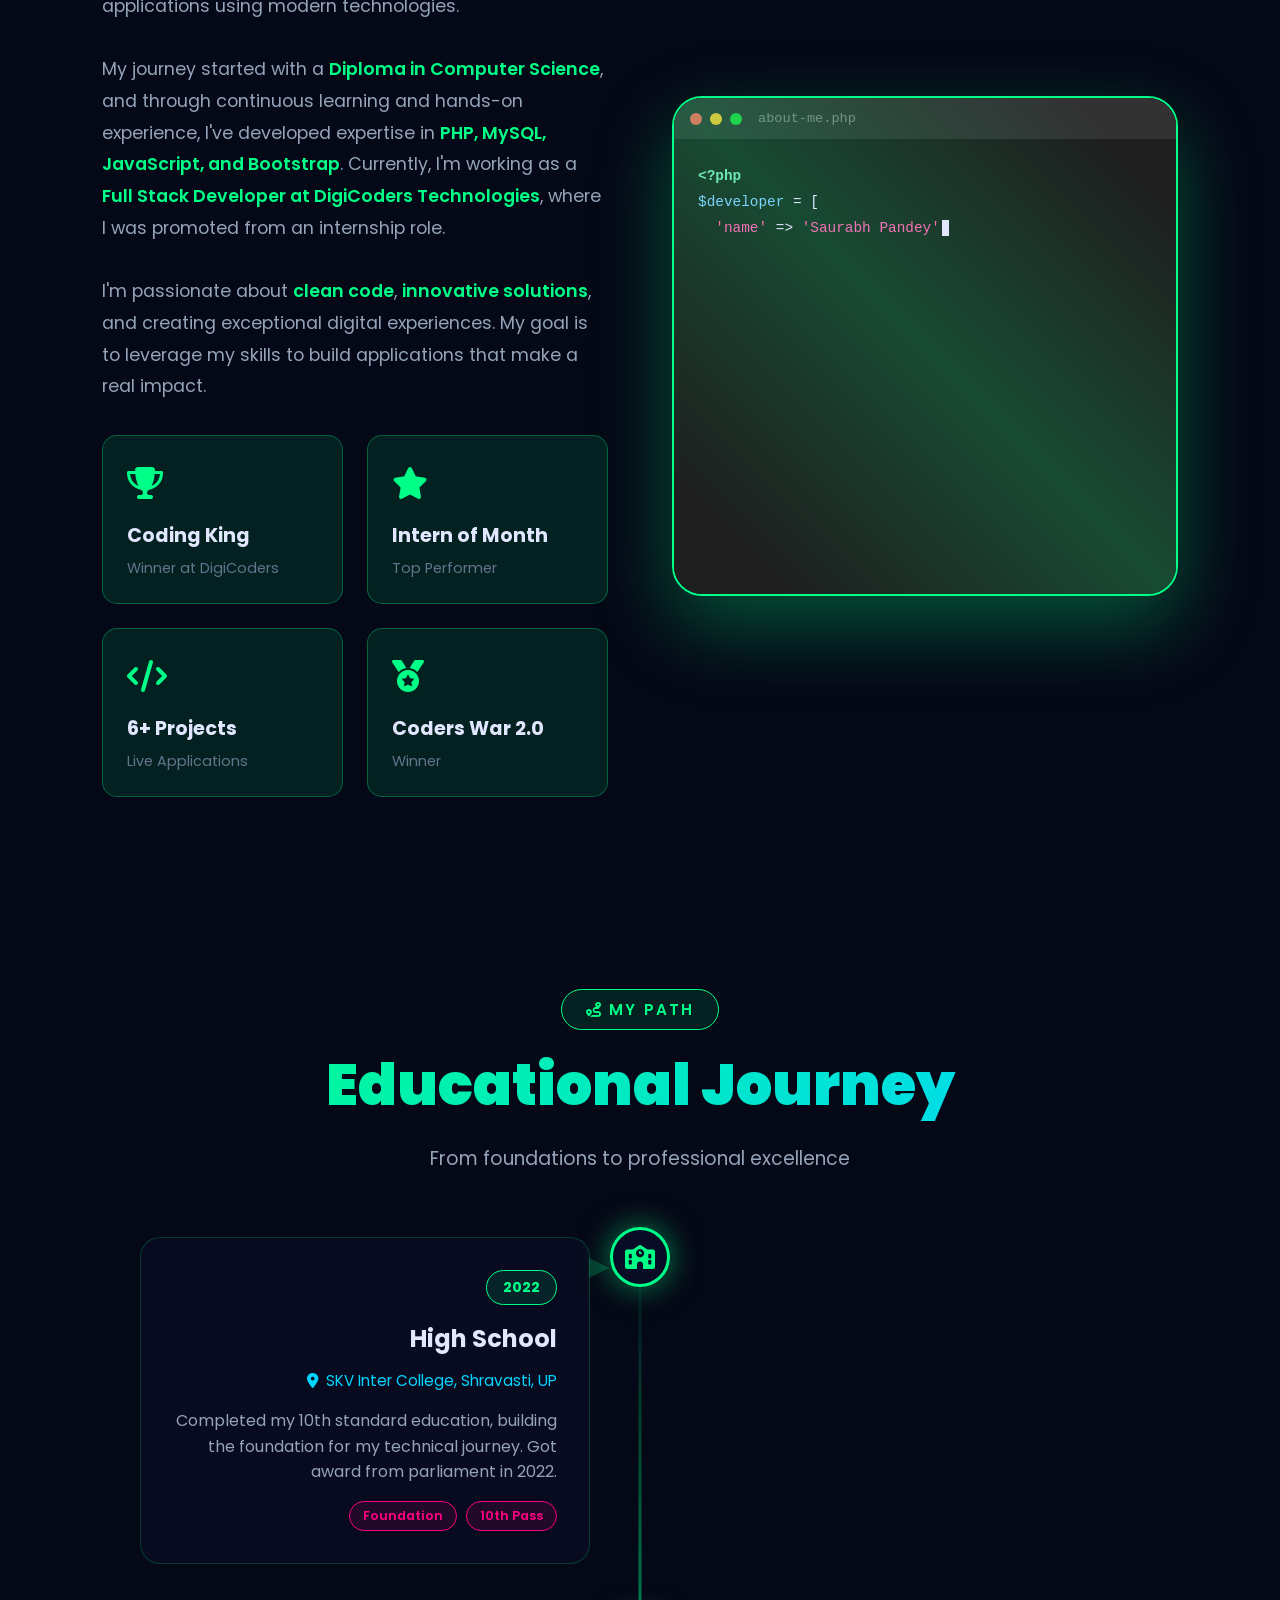
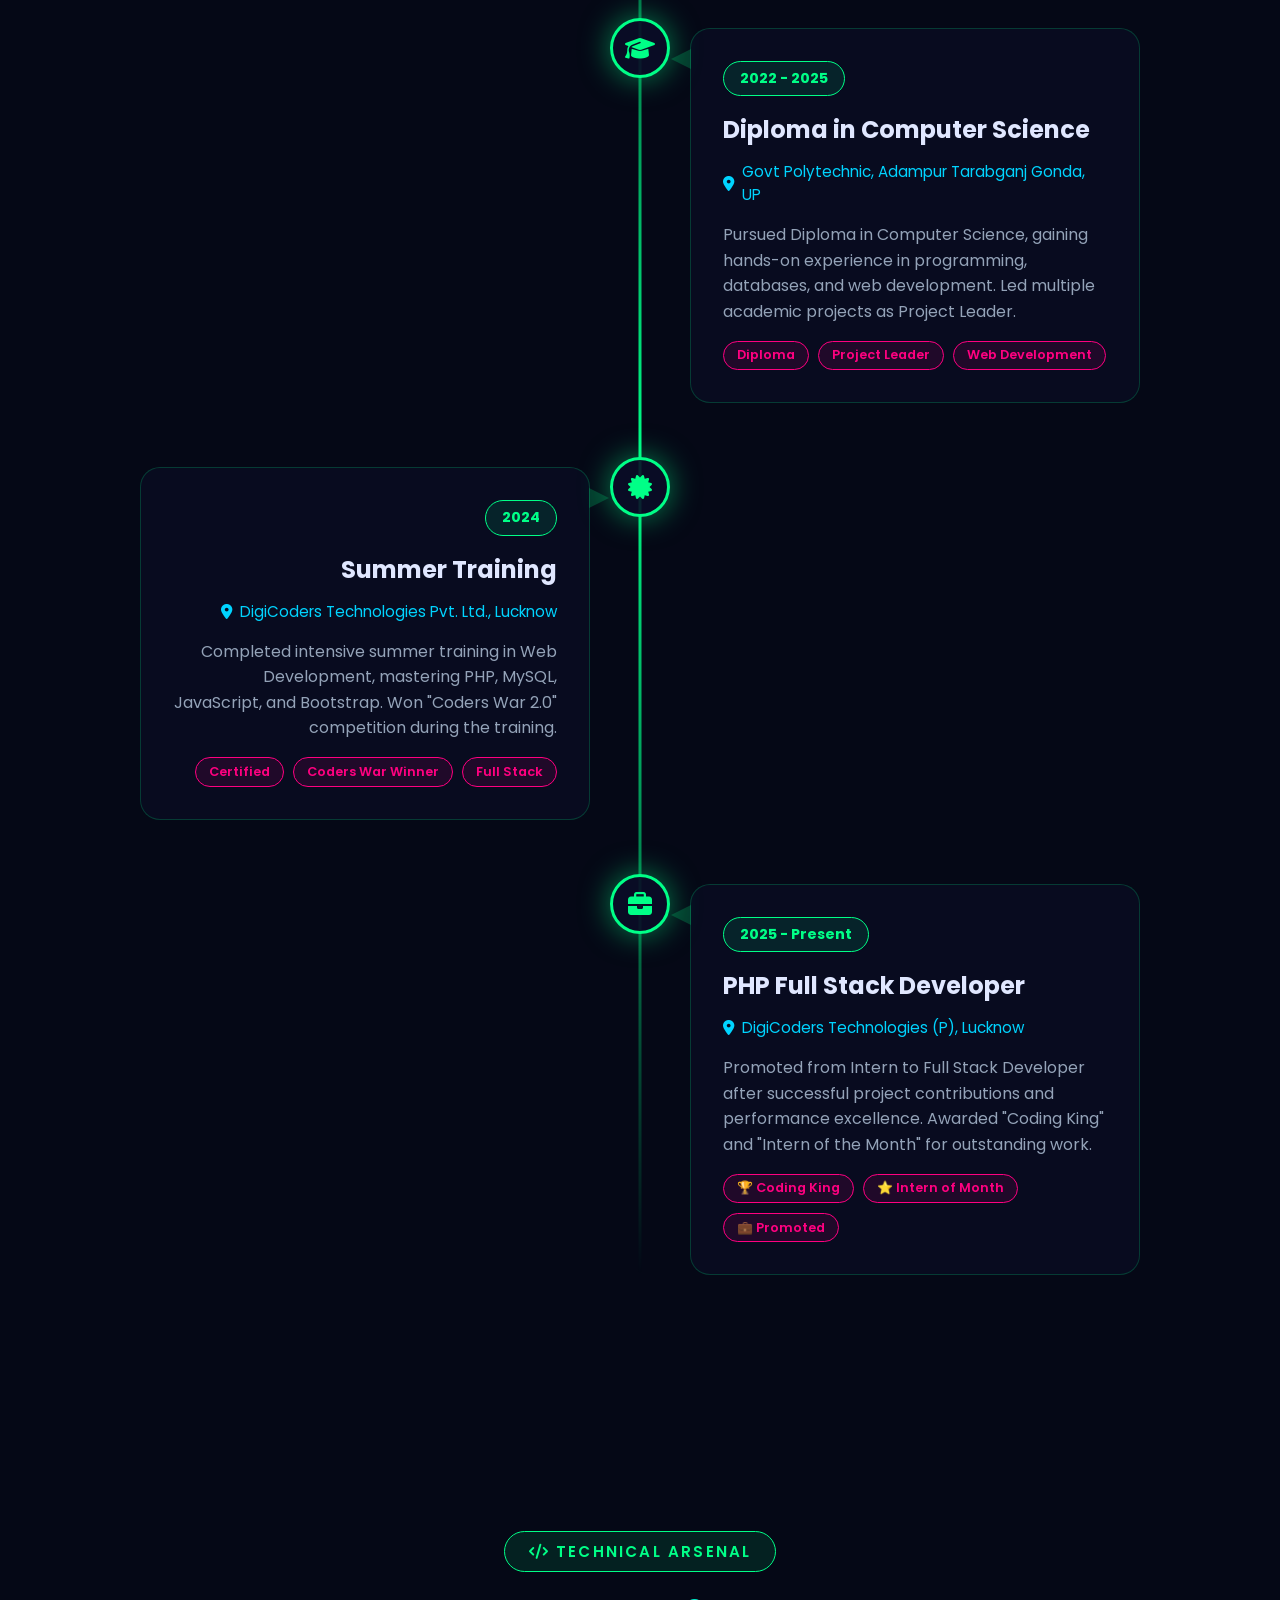
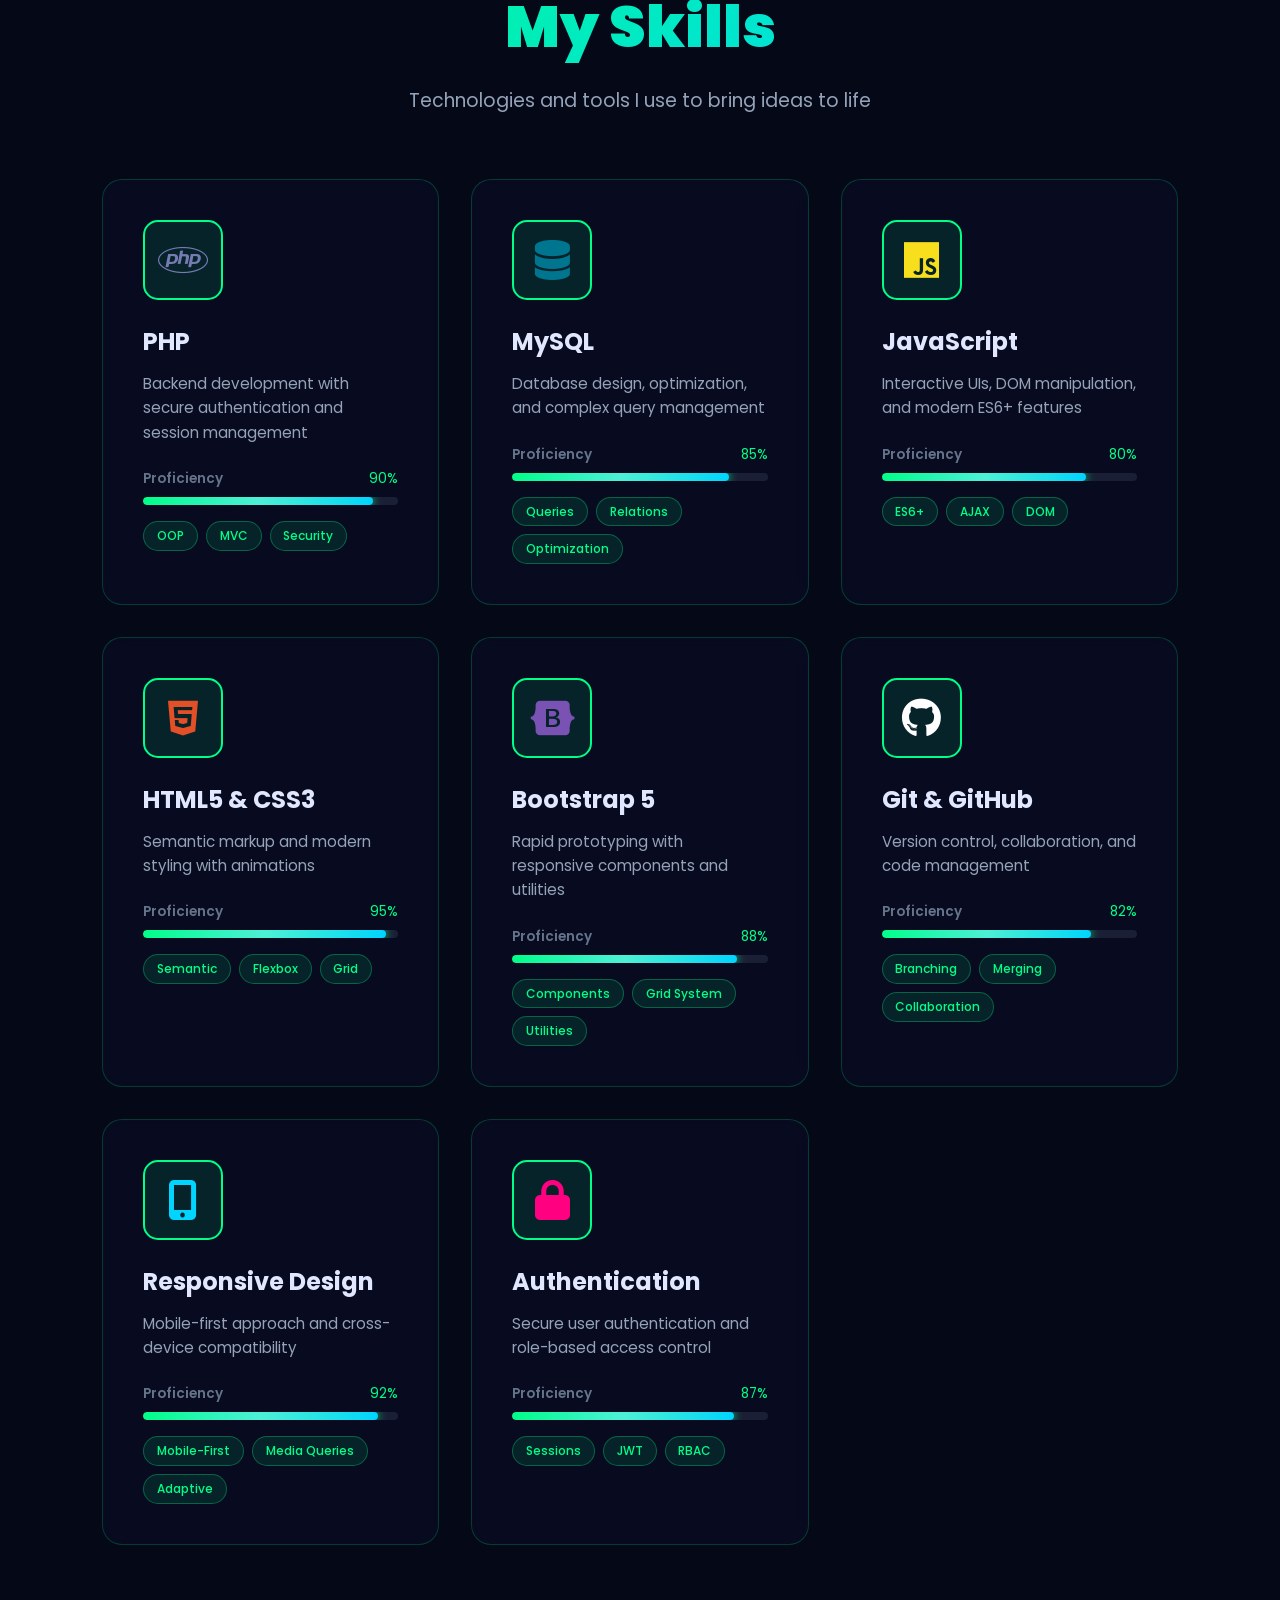
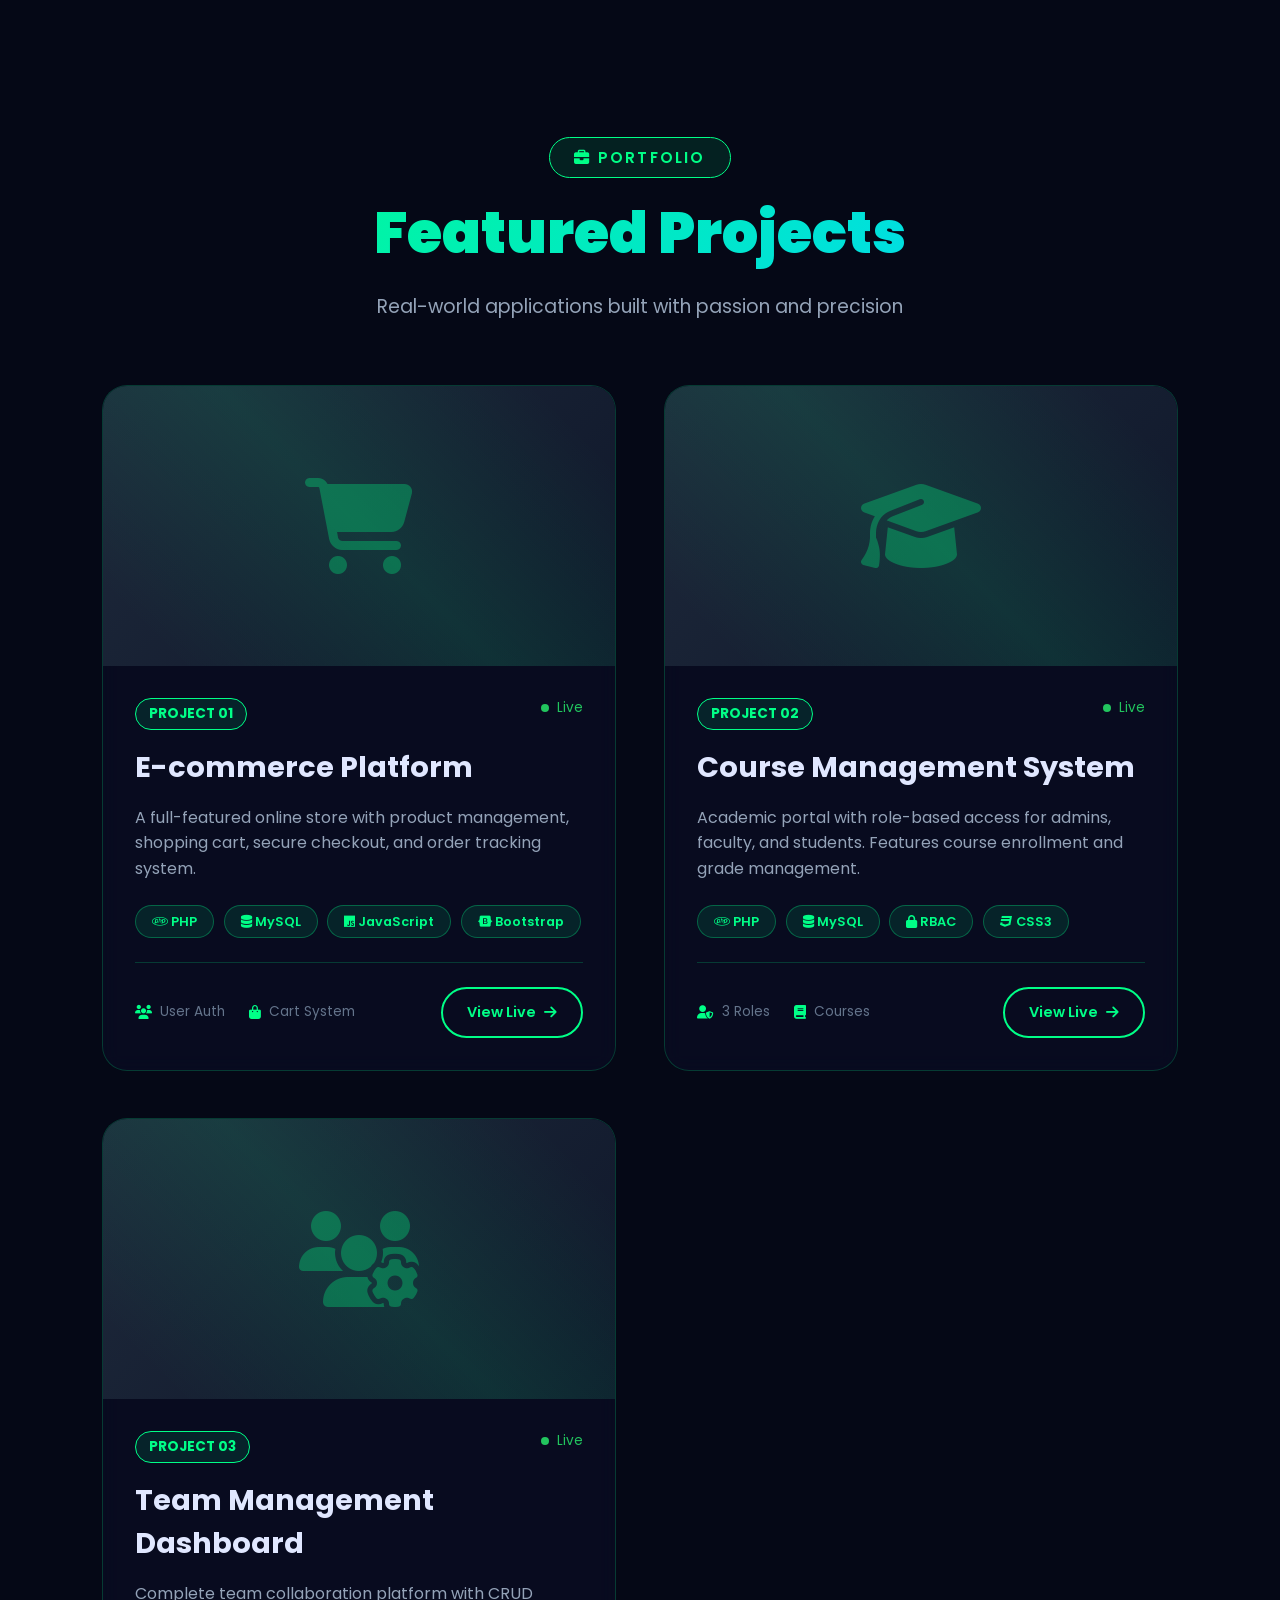
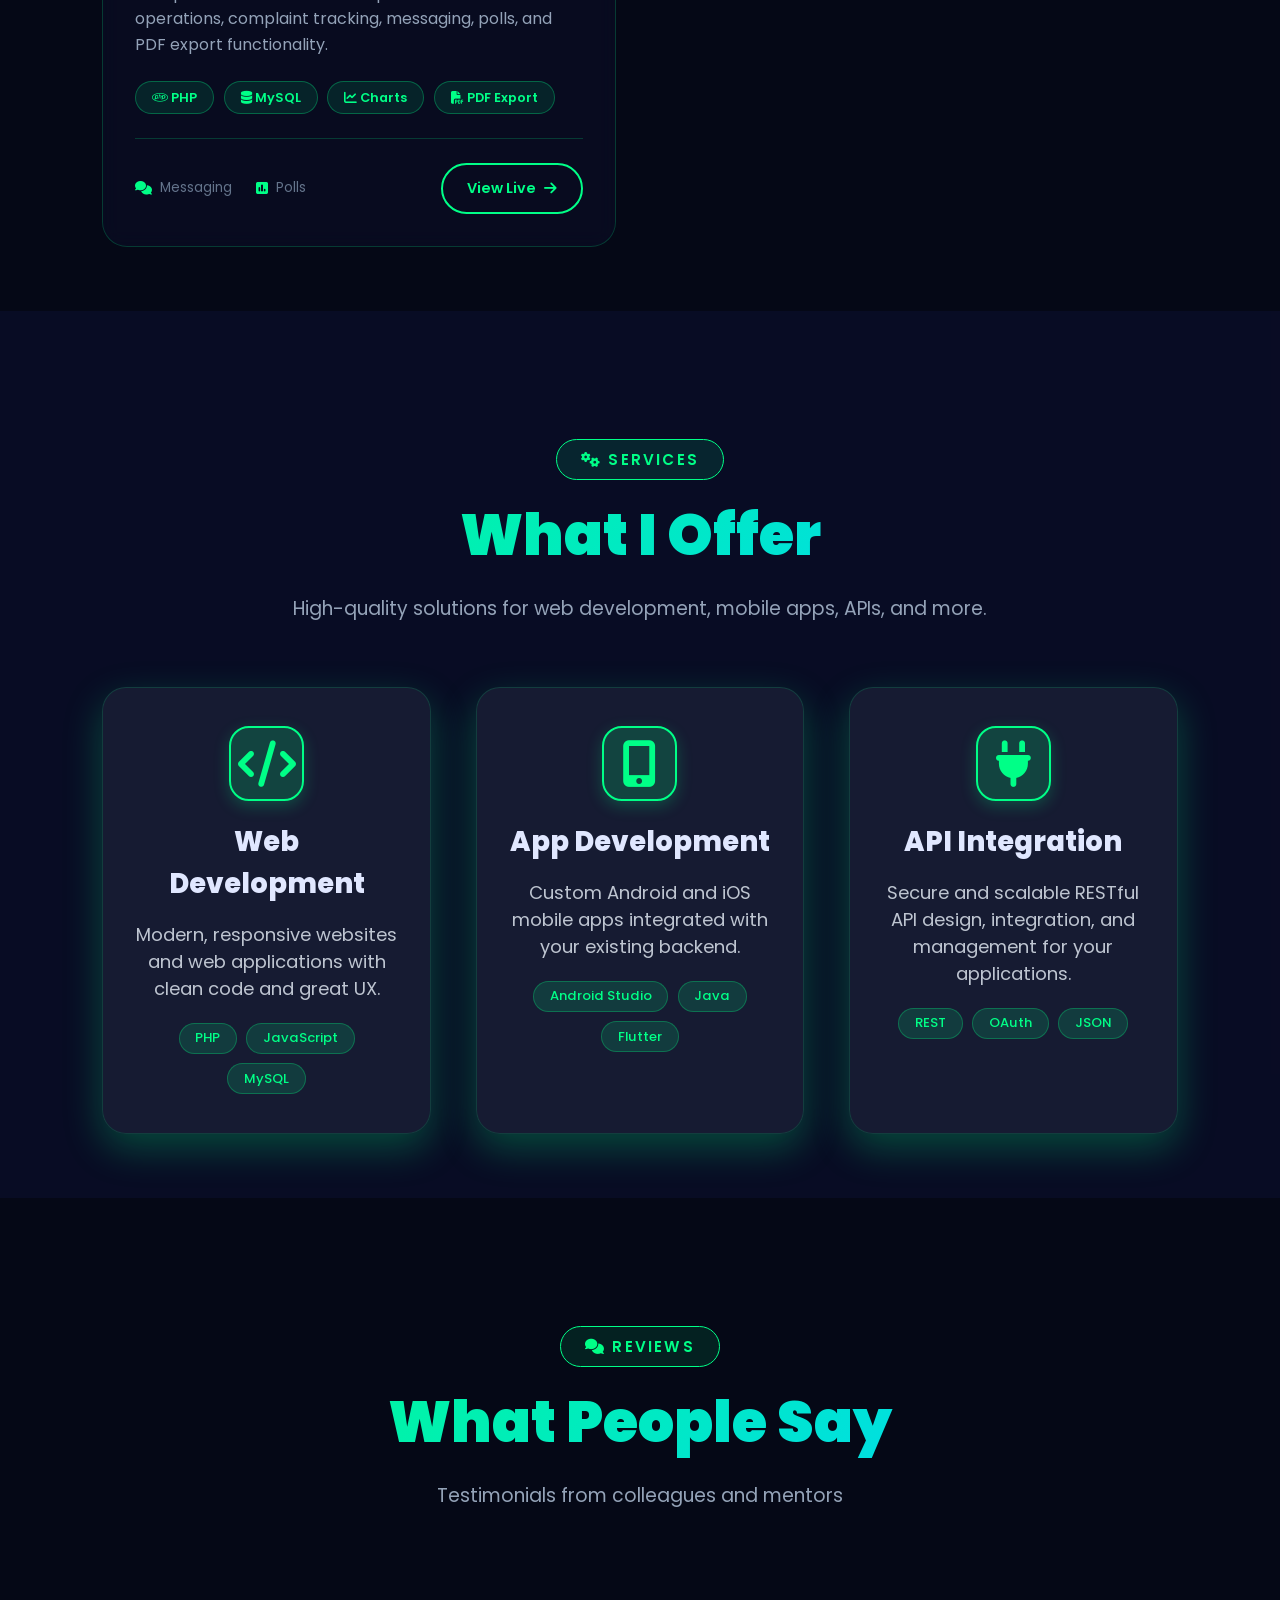
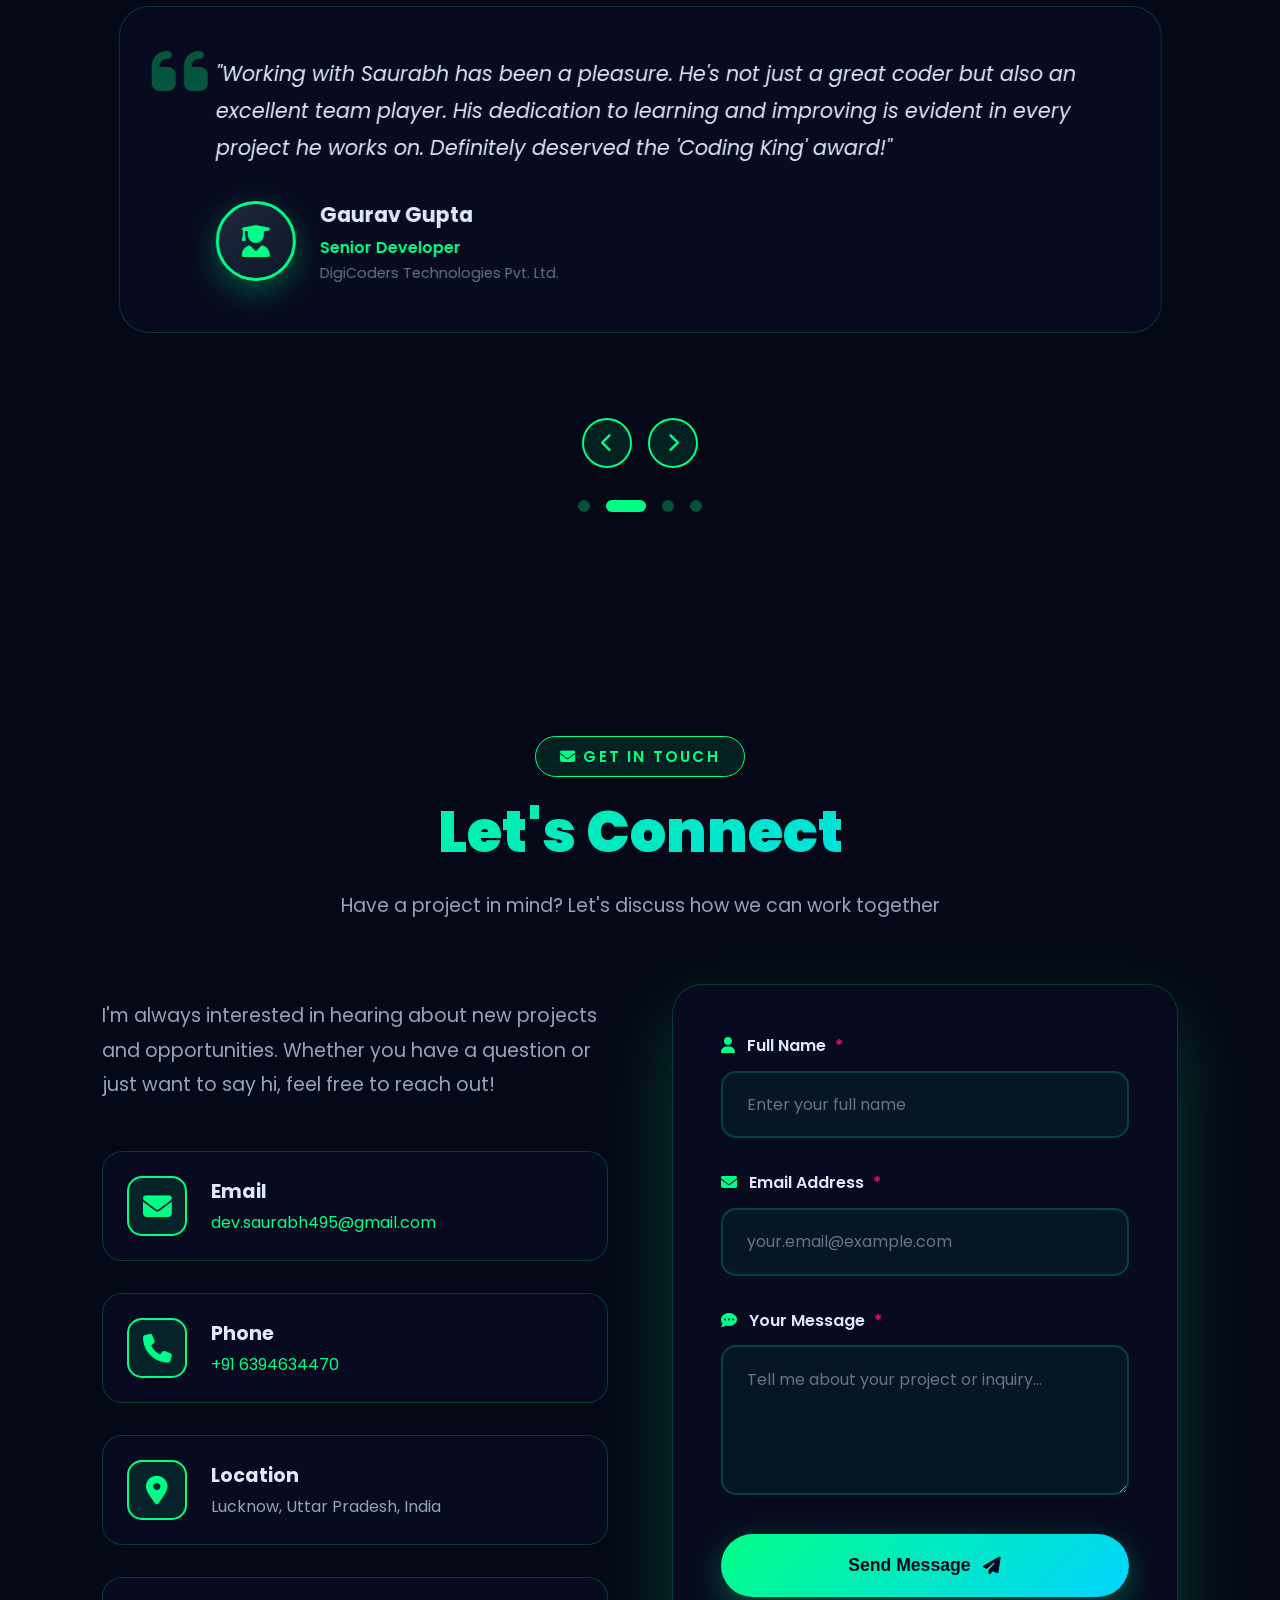
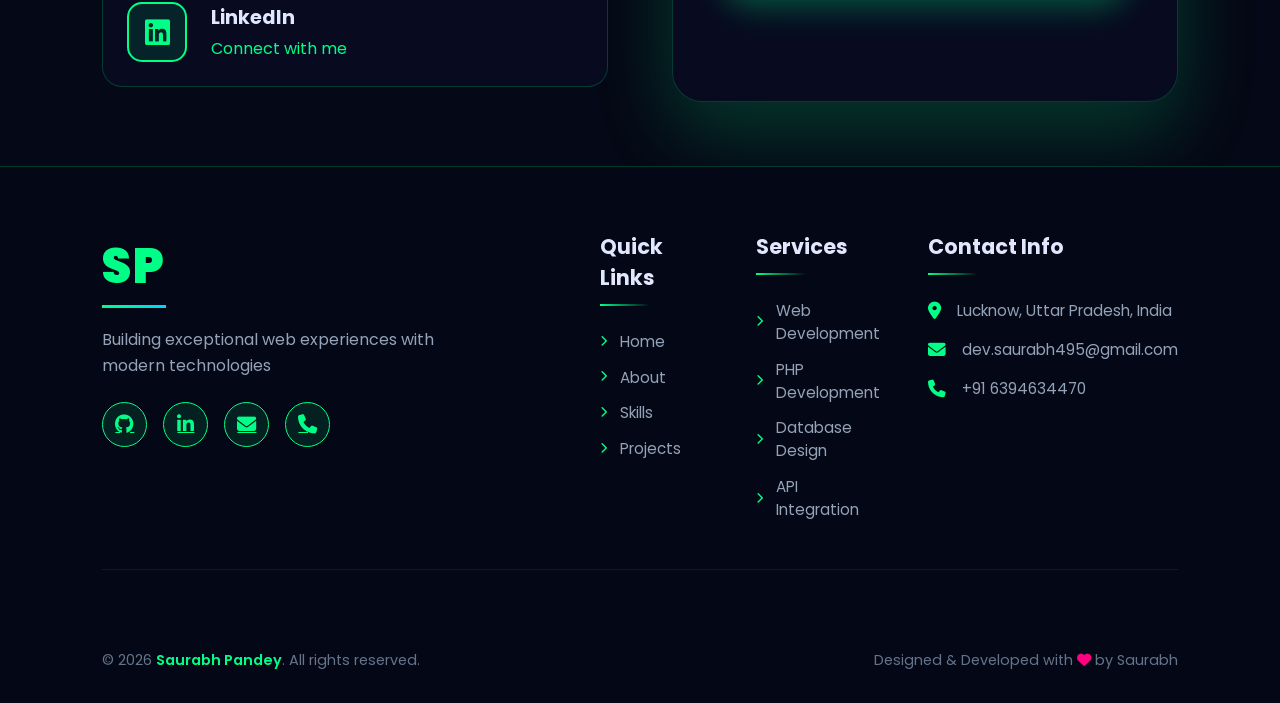
==== commit a67f055e: "Update index.html" ====
--- a/index.html
+++ b/index.html
@@ -24,7 +24,8 @@
     <meta property="og:image" content="https://saurabh-495.netlify.appimages/og-image.jpg">
     <meta property="og:site_name" content="Saurabh Pandey Portfolio">
     <meta property="og:locale" content="en_US">
-    
+    <meta property="og:image"
+      content="https://saurabh-495.netlify.app/images/sp.JPG">
     <!-- Twitter -->
     <meta property="twitter:card" content="summary_large_image">
     <meta property="twitter:url" content="https://saurabh-495.netlify.app">
